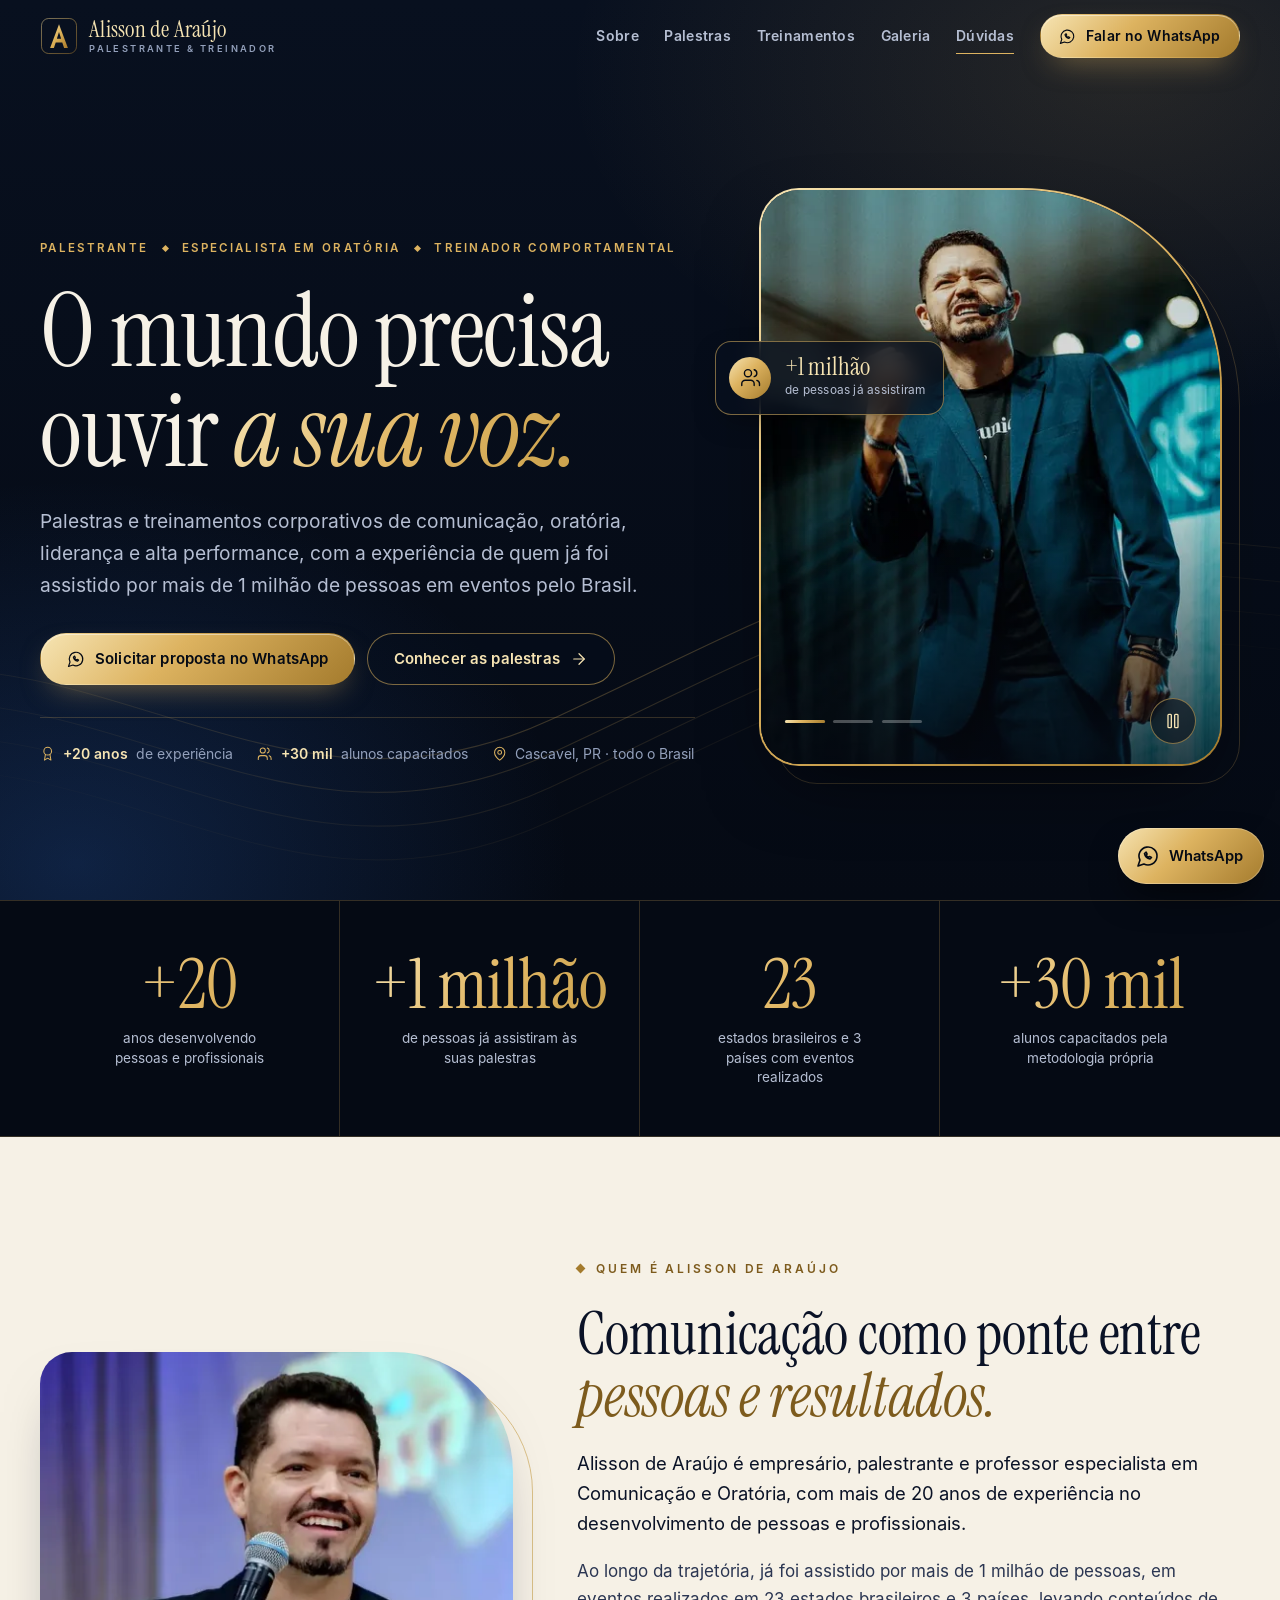
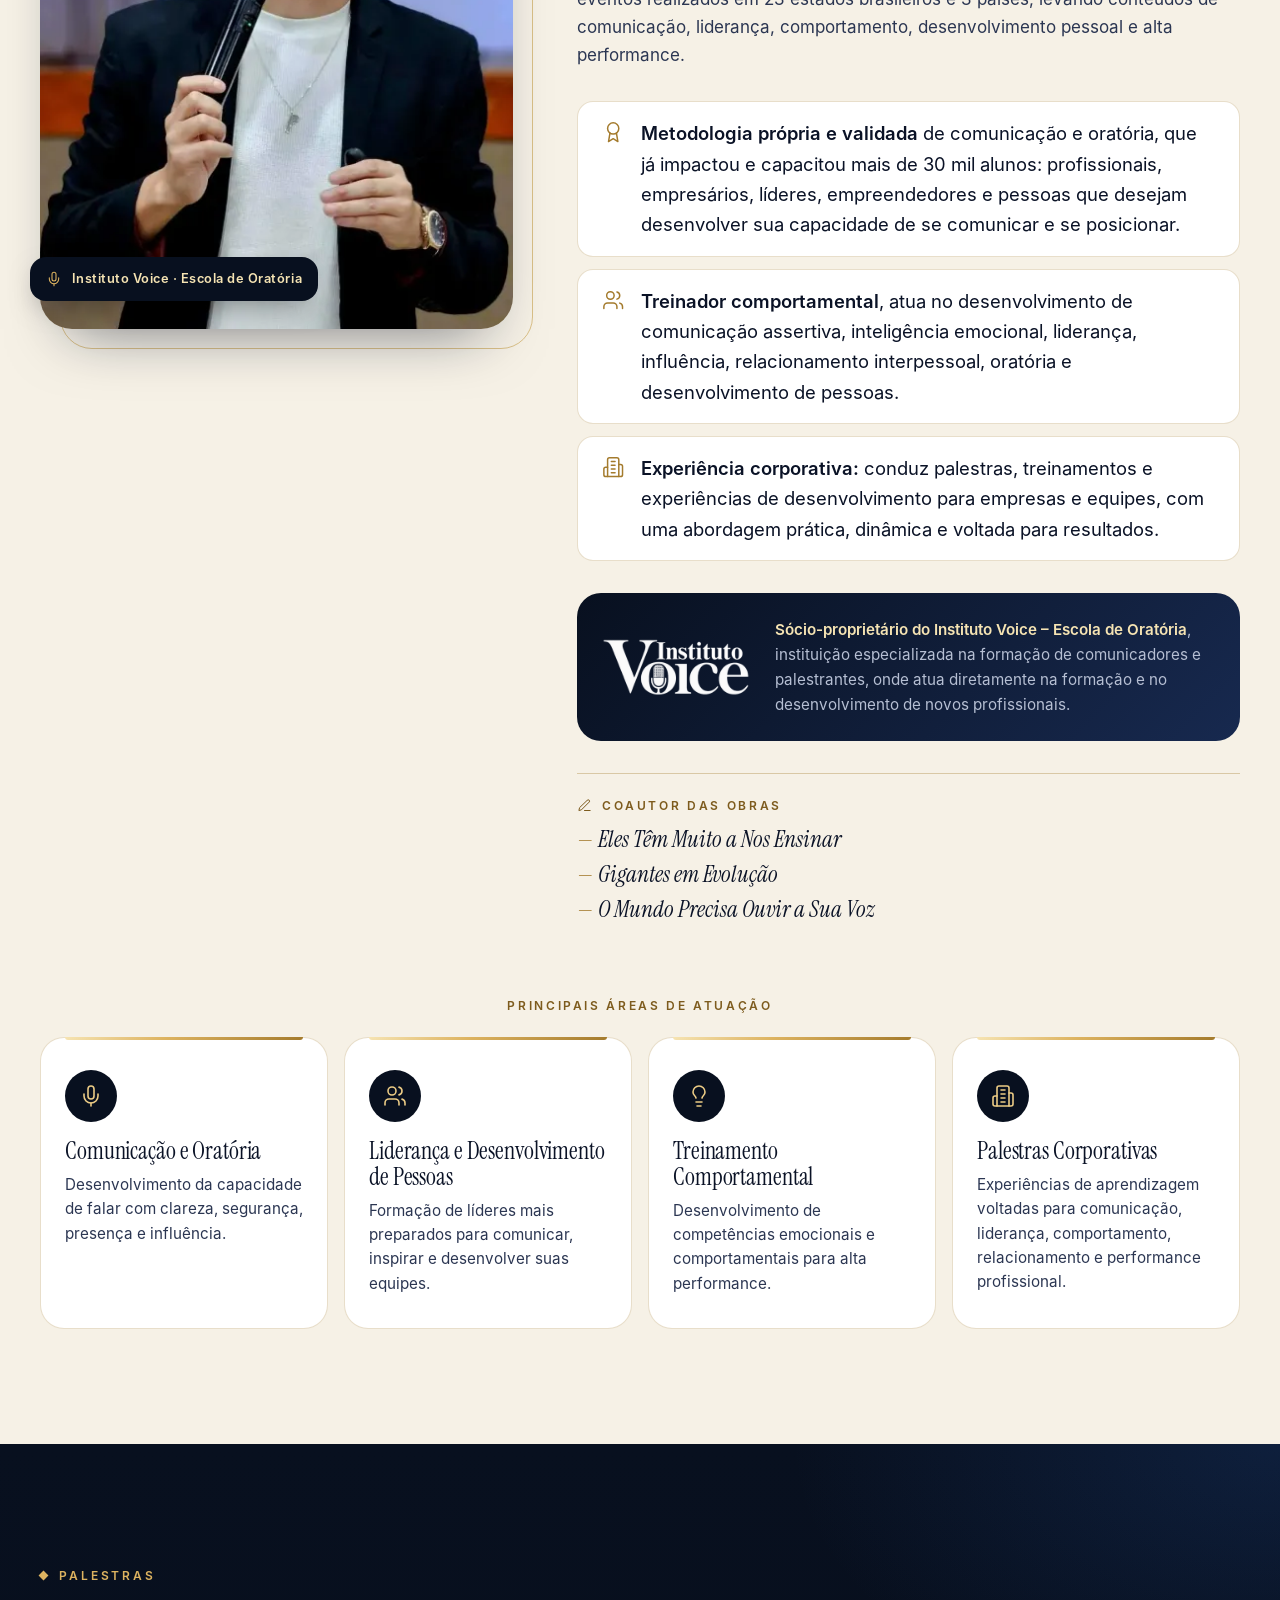
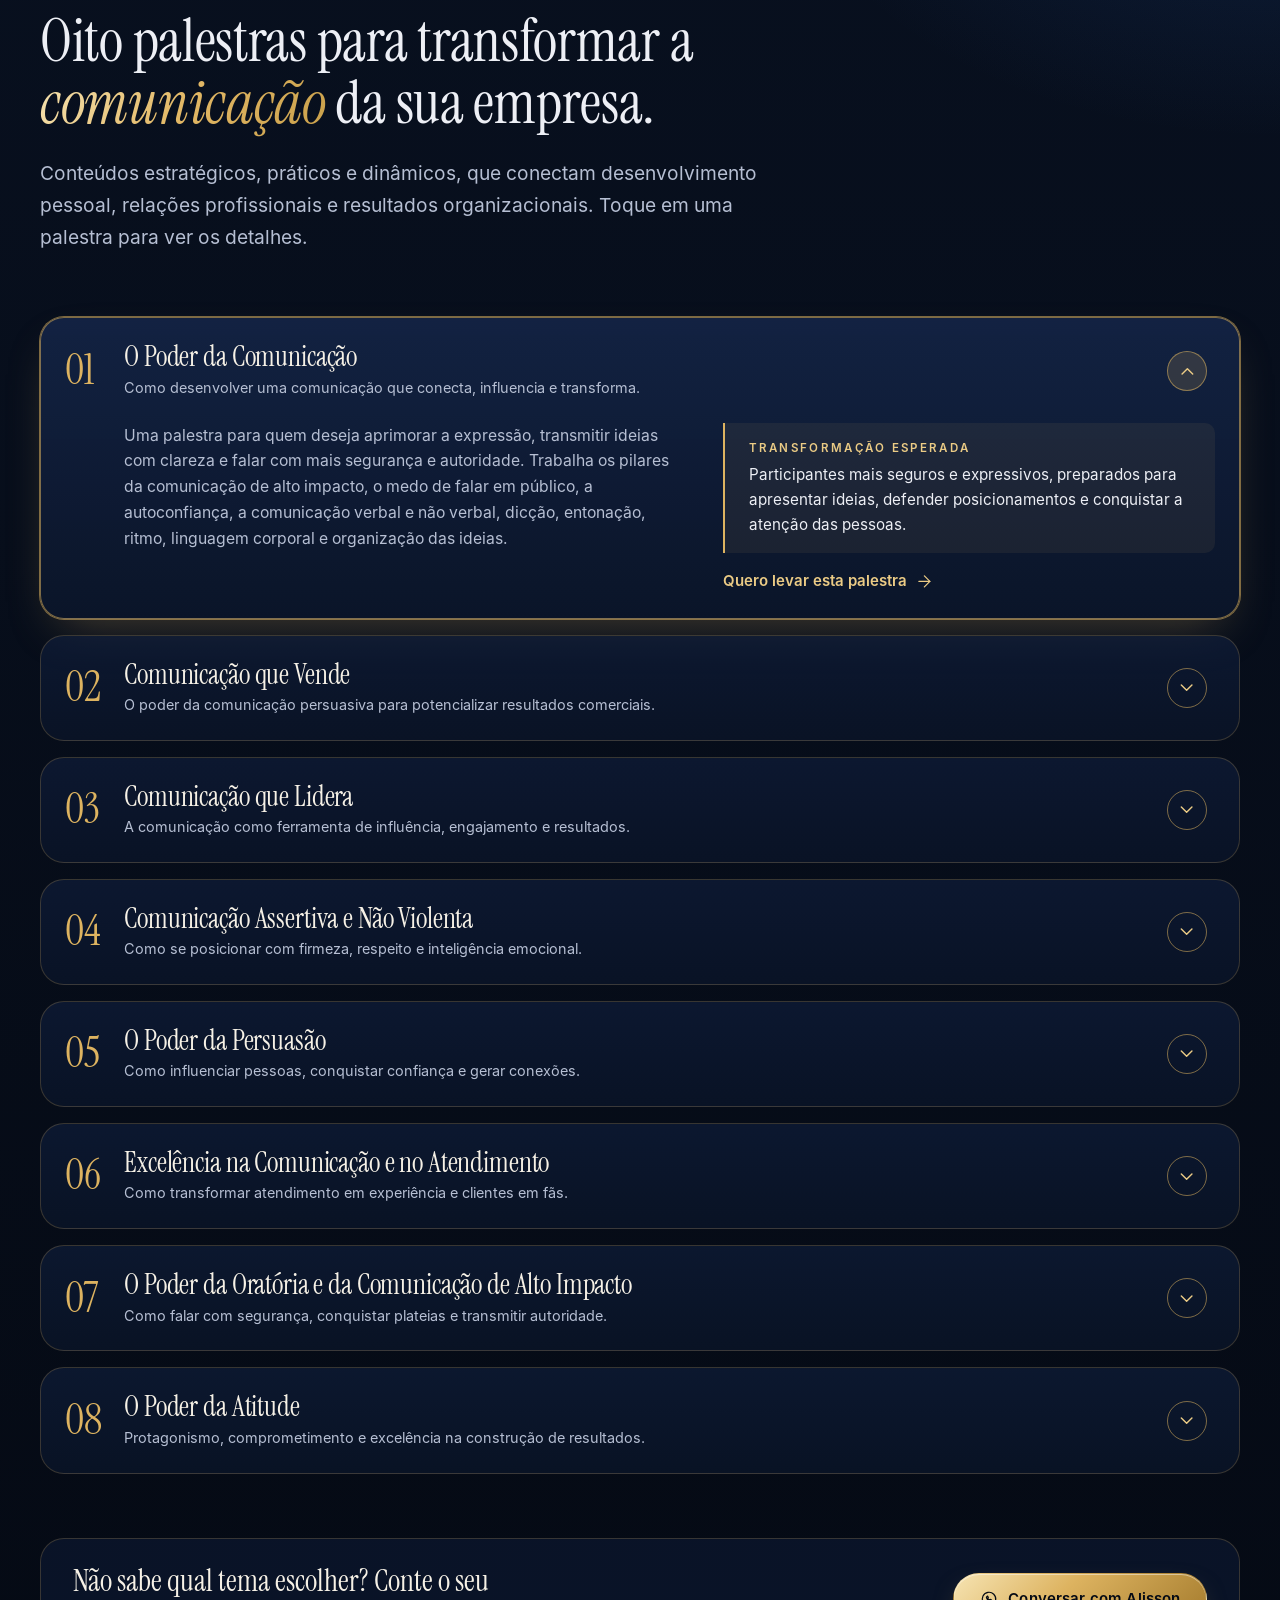
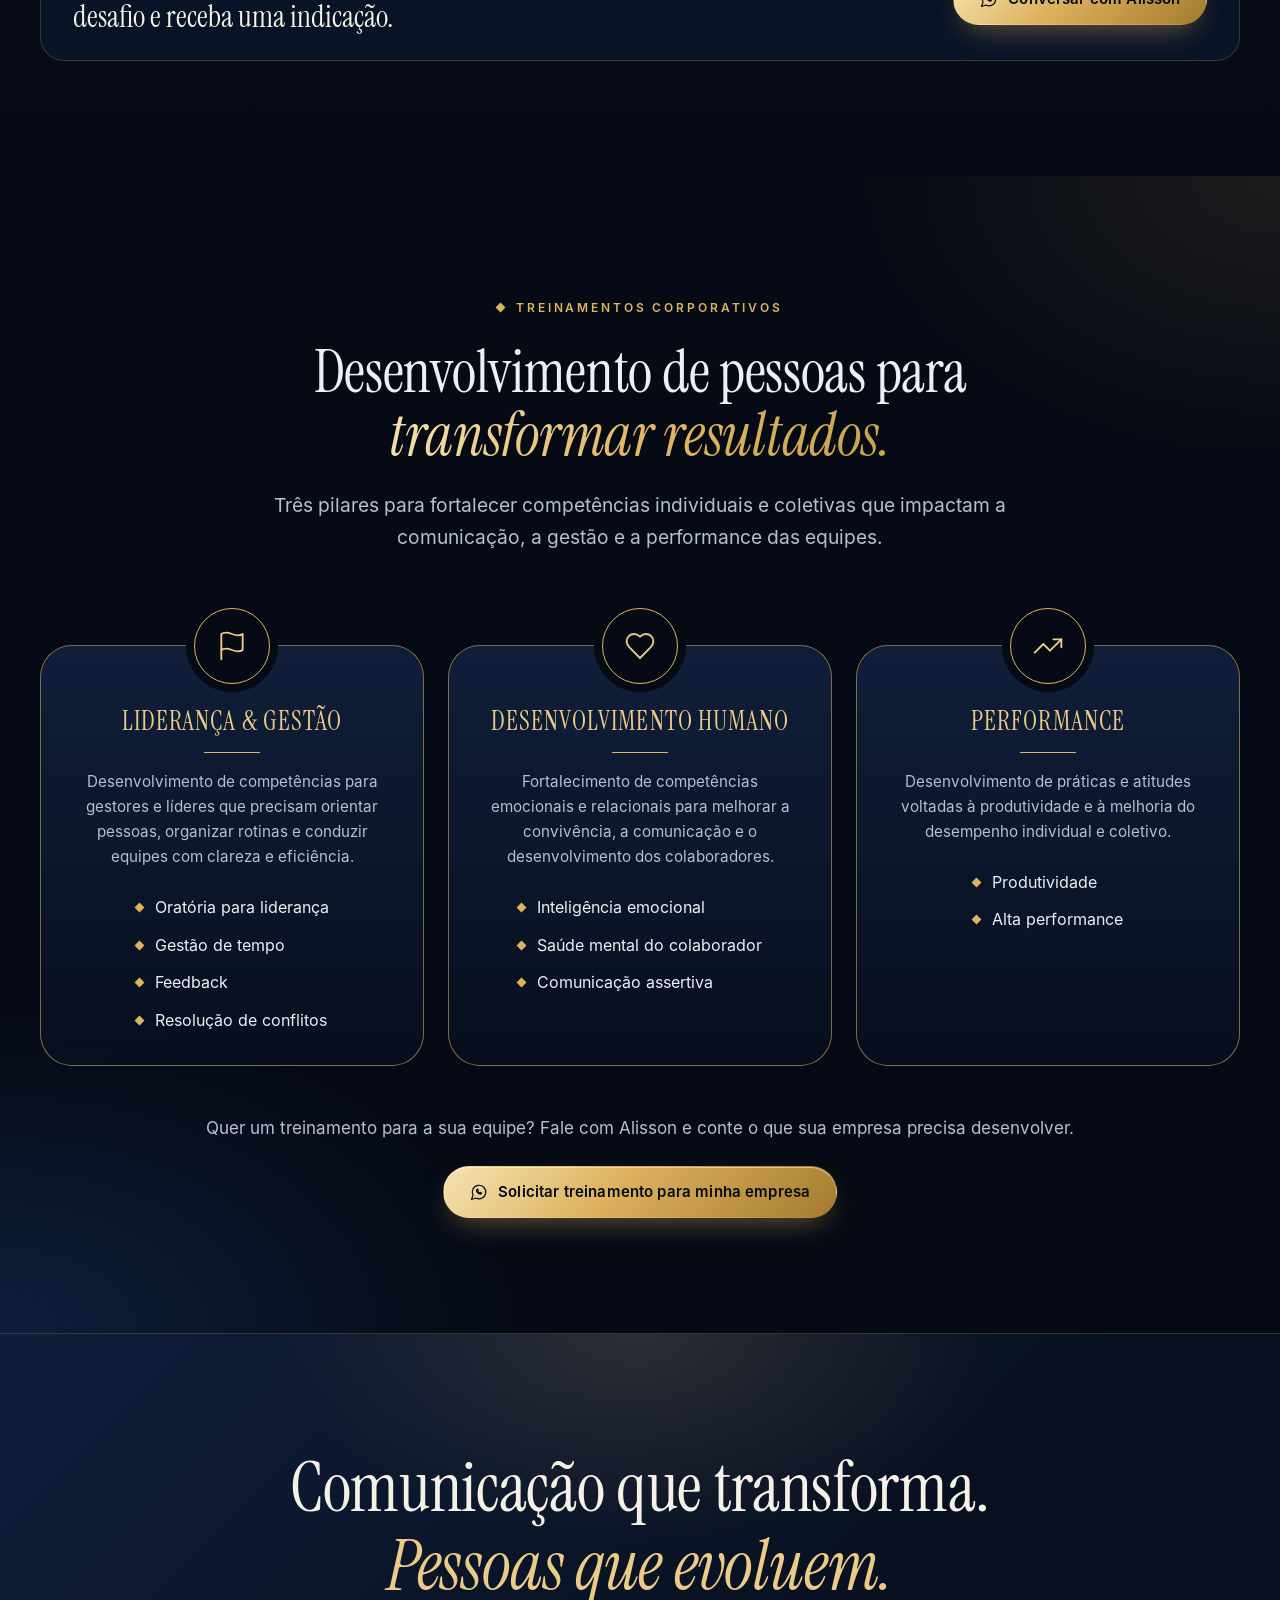
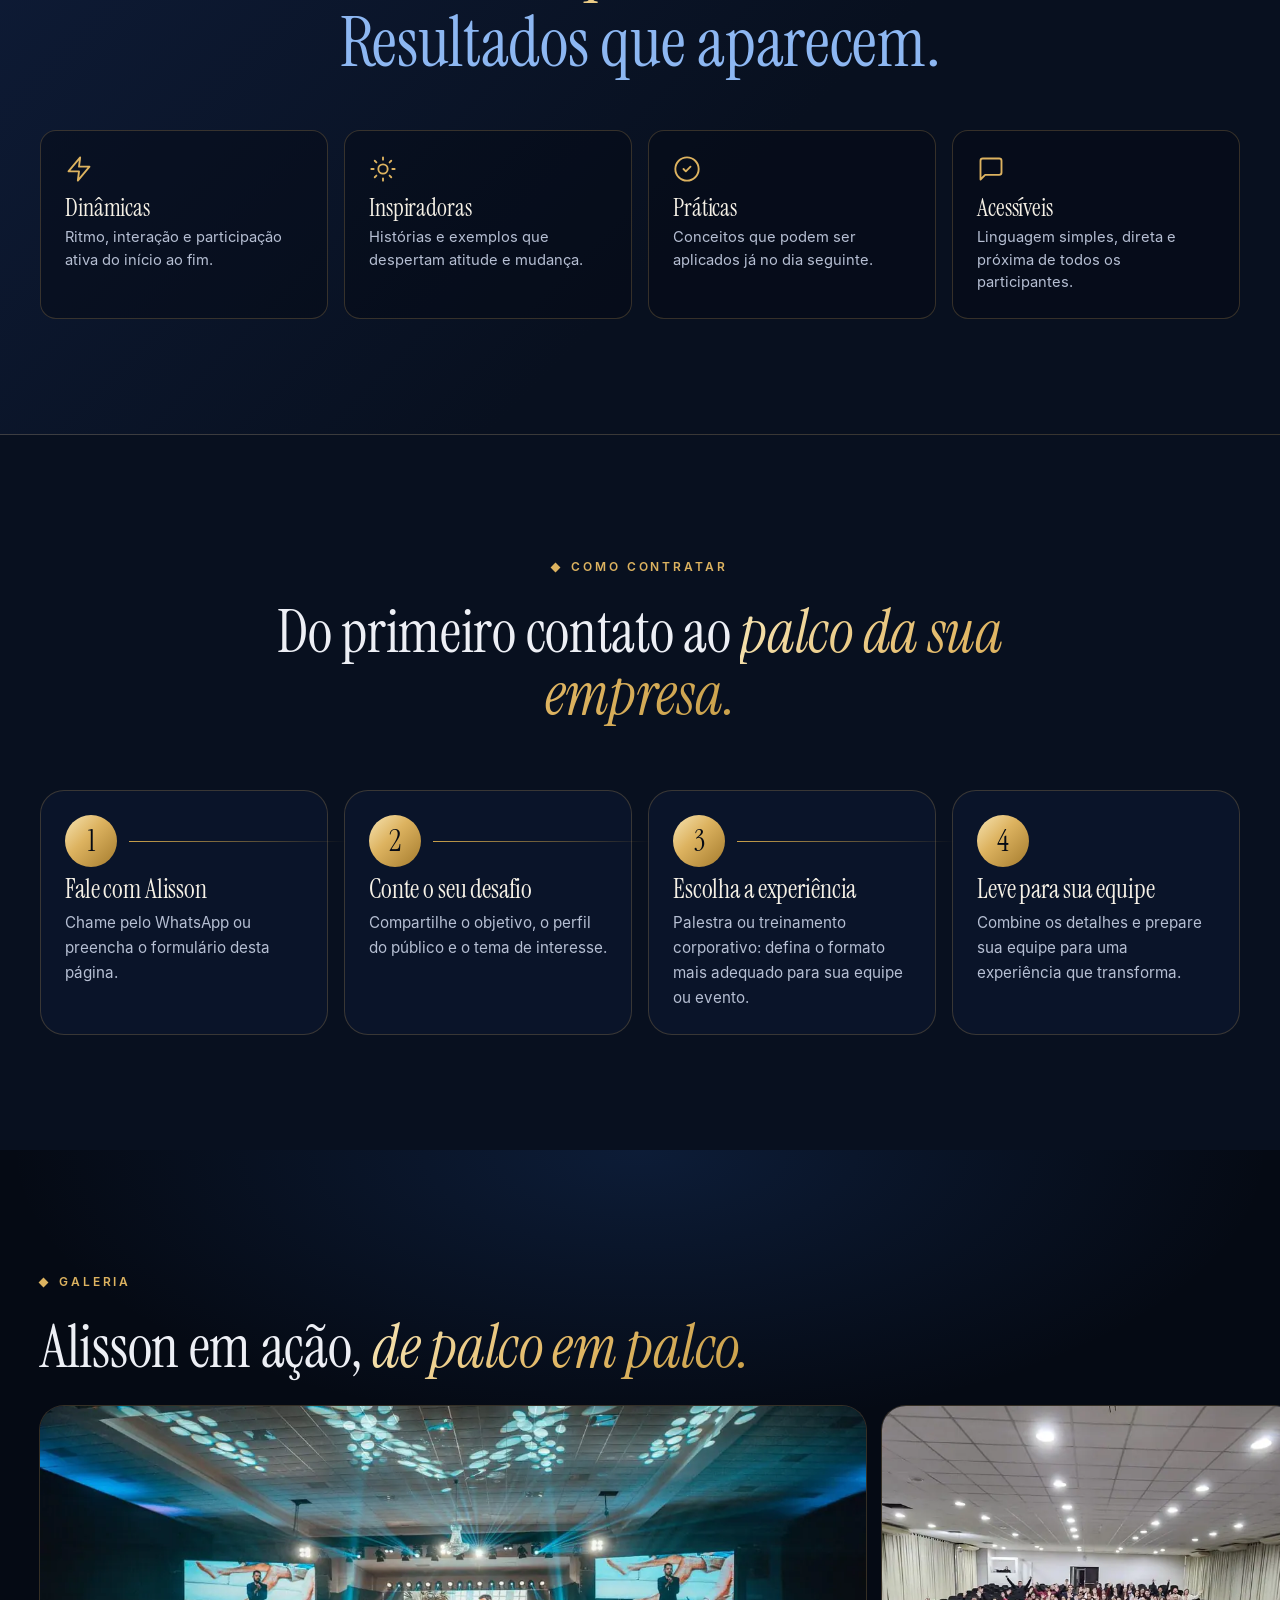
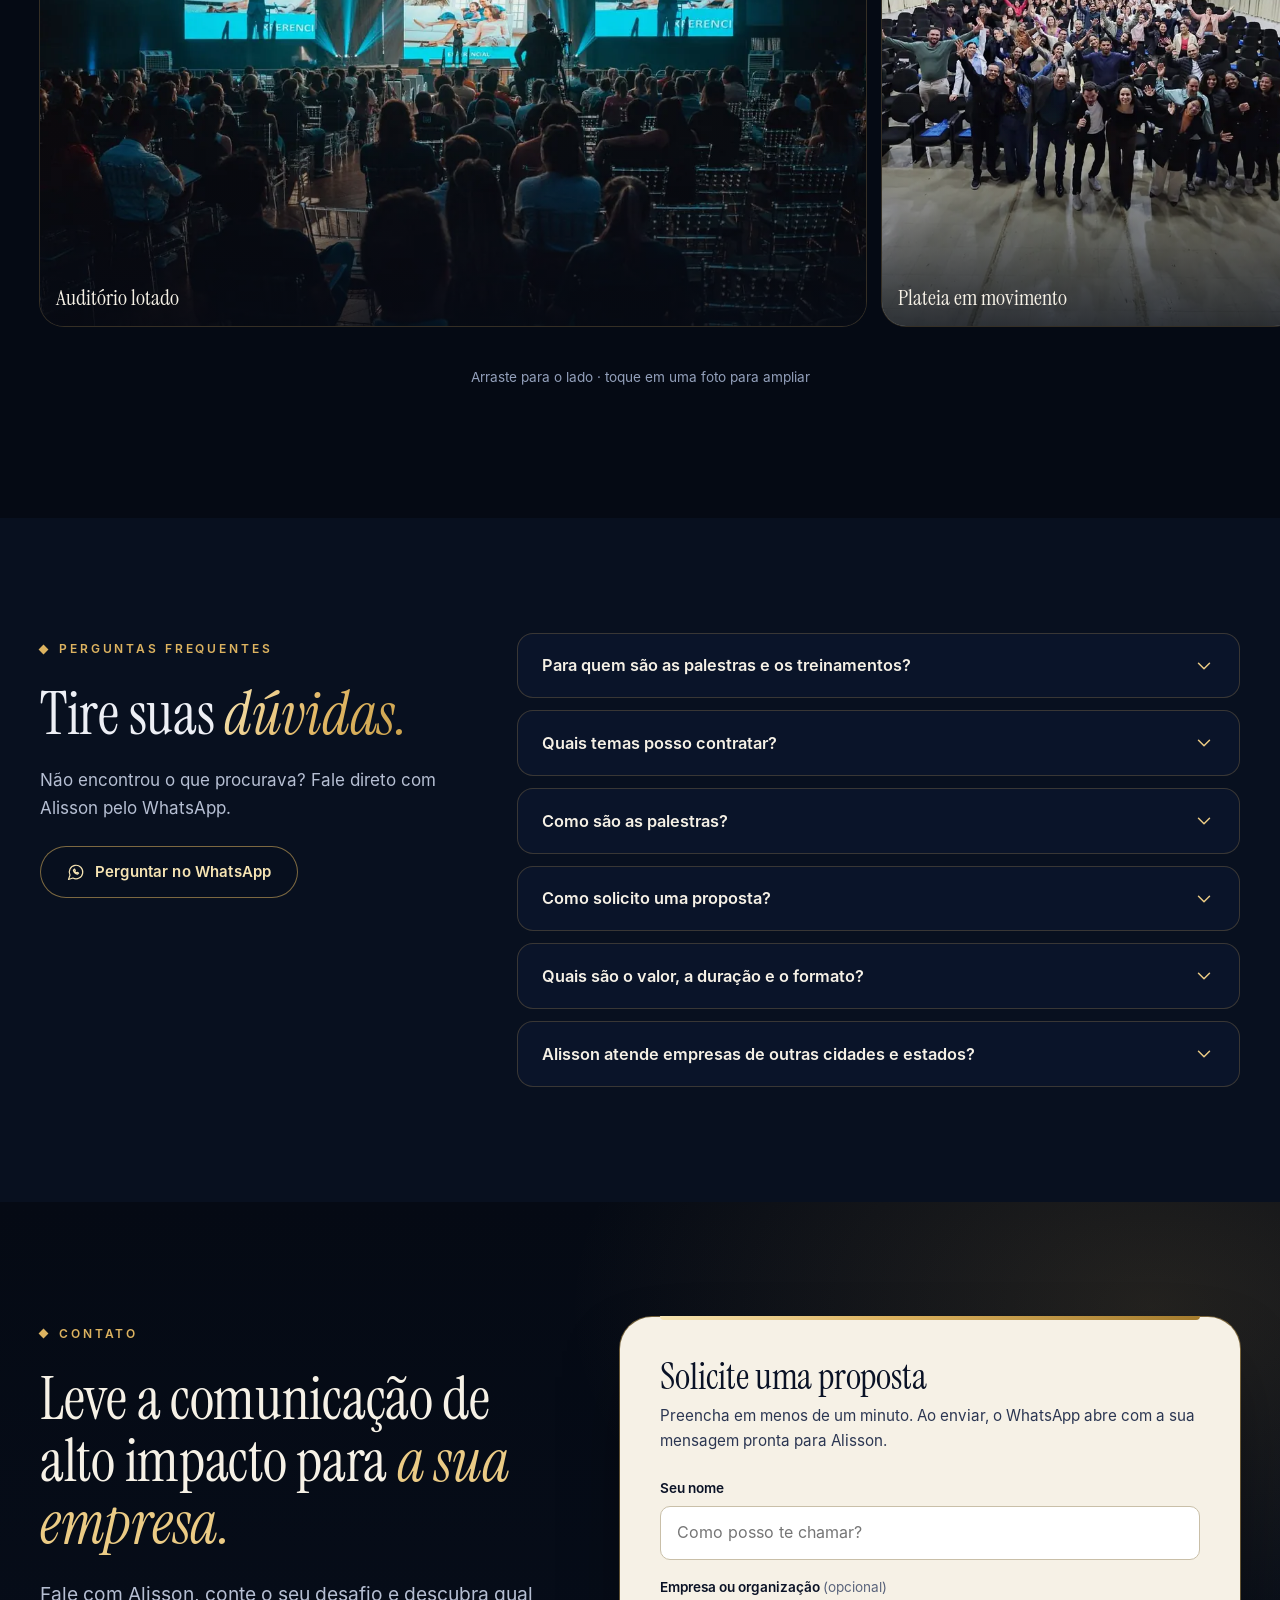
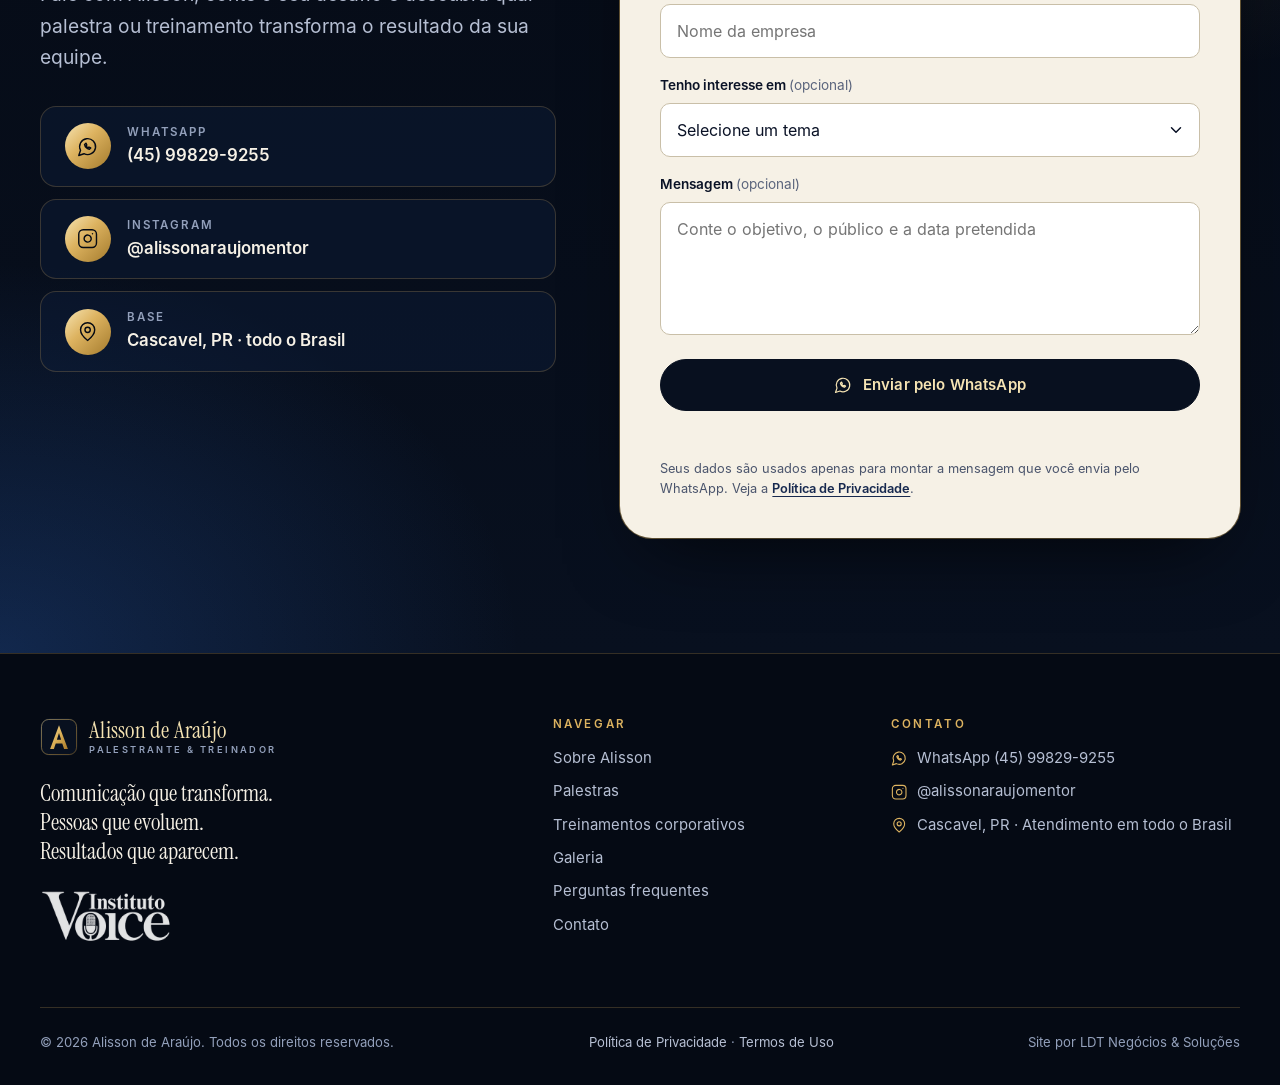
==== index.html @ 7288c6c1 "Atualiza site" ====
<!doctype html>
<html lang="pt-BR">
<head>
  <meta charset="utf-8">
  <meta name="viewport" content="width=device-width, initial-scale=1">
  <title>Alisson de Araújo — Palestrante de Oratória e Comunicação</title>
  <meta name="description" content="Palestras e treinamentos corporativos de oratória, comunicação, liderança e alta performance com Alisson de Araújo. Mais de 1 milhão de pessoas assistidas.">
  <meta name="robots" content="index, follow">
  <meta name="theme-color" content="#050a14">
  <link rel="icon" href="/assets/img/favicon.svg" type="image/svg+xml">
  <link rel="apple-touch-icon" href="/assets/img/apple-touch-icon.png">
  <meta property="og:type" content="website">
  <meta property="og:locale" content="pt_BR">
  <meta property="og:site_name" content="Alisson de Araújo">
  <meta property="og:title" content="Alisson de Araújo — Palestrante de Oratória e Comunicação">
  <meta property="og:description" content="Palestras e treinamentos corporativos de oratória, comunicação, liderança e alta performance com Alisson de Araújo. Mais de 1 milhão de pessoas assistidas.">
  <meta property="og:image" content="/assets/img/og.jpg">
  <meta property="og:image:width" content="1200">
  <meta property="og:image:height" content="630">
  <meta property="og:image:alt" content="Alisson de Araújo em palestra, de punho cerrado e microfone de cabeça">
  <meta name="twitter:image" content="/assets/img/og.jpg">
<meta name="twitter:card" content="summary_large_image">
  <meta name="twitter:title" content="Alisson de Araújo — Palestrante de Oratória e Comunicação">
  <meta name="twitter:description" content="Palestras e treinamentos corporativos de oratória, comunicação, liderança e alta performance com Alisson de Araújo. Mais de 1 milhão de pessoas assistidas.">
  <!-- Google Search Console: para verificar por tag, adicione aqui <meta name="google-site-verification" content="CÓDIGO"> (ou use a verificação por DNS). -->
  <link rel="preload" href="/assets/fonts/instrument-serif-400.woff" as="font" type="font/woff" crossorigin>
  <link rel="preload" href="/assets/fonts/inter-400.woff" as="font" type="font/woff" crossorigin>
  <link rel="preload" as="image" href="/assets/img/hero-1-800.webp" imagesrcset="/assets/img/hero-1-480.webp 480w, /assets/img/hero-1-800.webp 800w, /assets/img/hero-1-1000.webp 1000w" imagesizes="(min-width: 960px) 480px, 100vw" fetchpriority="high">
  <link rel="stylesheet" href="/assets/css/styles.css">
  <script type="application/ld+json">{"@context":"https://schema.org","@graph":[{"@type":"WebSite","@id":"/#website","url":"/","name":"Alisson de Araújo","inLanguage":"pt-BR","publisher":{"@id":"/#person"}},{"@type":"Person","@id":"/#person","name":"Alisson de Araújo","jobTitle":"Palestrante, especialista em Oratória e treinador comportamental","description":"Empresário, palestrante e professor especialista em Comunicação e Oratória, com mais de 20 anos de experiência no desenvolvimento de pessoas e profissionais.","url":"/","image":"/assets/img/og.jpg","telephone":"+5545998299255","sameAs":["https://www.instagram.com/alissonaraujomentor/"],"address":{"@type":"PostalAddress","addressLocality":"Cascavel","addressRegion":"PR","addressCountry":"BR"},"worksFor":{"@type":"EducationalOrganization","name":"Instituto Voice – Escola de Oratória"},"knowsAbout":["Oratória","Comunicação","Liderança","Comunicação assertiva","Inteligência emocional","Alta performance","Persuasão","Atendimento ao cliente"]},{"@type":"ProfessionalService","@id":"/#service","name":"Alisson de Araújo — Palestras e Treinamentos Corporativos","url":"/","image":"/assets/img/og.jpg","telephone":"+5545998299255","address":{"@type":"PostalAddress","addressLocality":"Cascavel","addressRegion":"PR","addressCountry":"BR"},"areaServed":{"@type":"Country","name":"Brasil"},"founder":{"@id":"/#person"},"sameAs":["https://www.instagram.com/alissonaraujomentor/"],"hasOfferCatalog":{"@type":"OfferCatalog","name":"Palestras e treinamentos corporativos","itemListElement":[{"@type":"Offer","itemOffered":{"@type":"Service","name":"O Poder da Comunicação","description":"Como desenvolver uma comunicação que conecta, influencia e transforma."}},{"@type":"Offer","itemOffered":{"@type":"Service","name":"Comunicação que Vende","description":"O poder da comunicação persuasiva para potencializar resultados comerciais."}},{"@type":"Offer","itemOffered":{"@type":"Service","name":"Comunicação que Lidera","description":"A comunicação como ferramenta de influência, engajamento e resultados."}},{"@type":"Offer","itemOffered":{"@type":"Service","name":"Comunicação Assertiva e Não Violenta","description":"Como se posicionar com firmeza, respeito e inteligência emocional."}},{"@type":"Offer","itemOffered":{"@type":"Service","name":"O Poder da Persuasão","description":"Como influenciar pessoas, conquistar confiança e gerar conexões."}},{"@type":"Offer","itemOffered":{"@type":"Service","name":"Excelência na Comunicação e no Atendimento","description":"Como transformar atendimento em experiência e clientes em fãs."}},{"@type":"Offer","itemOffered":{"@type":"Service","name":"O Poder da Oratória e da Comunicação de Alto Impacto","description":"Como falar com segurança, conquistar plateias e transmitir autoridade."}},{"@type":"Offer","itemOffered":{"@type":"Service","name":"O Poder da Atitude","description":"Protagonismo, comprometimento e excelência na construção de resultados."}},{"@type":"Offer","itemOffered":{"@type":"Service","name":"Treinamento corporativo: Liderança e Gestão","description":"Desenvolvimento de competências para gestores e líderes que precisam orientar pessoas, organizar rotinas e conduzir equipes com clareza e eficiência."}},{"@type":"Offer","itemOffered":{"@type":"Service","name":"Treinamento corporativo: Desenvolvimento Humano","description":"Fortalecimento de competências emocionais e relacionais para melhorar a convivência, a comunicação e o desenvolvimento dos colaboradores."}},{"@type":"Offer","itemOffered":{"@type":"Service","name":"Treinamento corporativo: Performance","description":"Desenvolvimento de práticas e atitudes voltadas à produtividade e à melhoria do desempenho individual e coletivo."}}]}},{"@type":"FAQPage","@id":"/#faq","mainEntity":[{"@type":"Question","name":"Para quem são as palestras e os treinamentos?","acceptedAnswer":{"@type":"Answer","text":"Para empresas, equipes, gestores, coordenadores, empresários, profissionais e empreendedores que querem desenvolver comunicação, liderança e performance. Os temas vão de atendimento e vendas a liderança, oratória e inteligência emocional."}},{"@type":"Question","name":"Quais temas posso contratar?","acceptedAnswer":{"@type":"Answer","text":"São oito palestras (comunicação, vendas, liderança, comunicação assertiva e não violenta, persuasão, atendimento, oratória e atitude) e três pilares de treinamentos corporativos: Liderança e Gestão, Desenvolvimento Humano e Performance. Os detalhes estão nas seções acima."}},{"@type":"Question","name":"Como são as palestras?","acceptedAnswer":{"@type":"Answer","text":"São experiências dinâmicas, inspiradoras e práticas, com linguagem acessível, exemplos, histórias e interação com os participantes, para facilitar a aplicação dos conceitos na realidade profissional e pessoal do público."}},{"@type":"Question","name":"Como solicito uma proposta?","acceptedAnswer":{"@type":"Answer","text":"Pelo WhatsApp (45) 99829-9255 ou pelo formulário desta página. Conte o tema de interesse, o perfil do público e o objetivo, e Alisson continua a conversa por lá."}},{"@type":"Question","name":"Quais são o valor, a duração e o formato?","acceptedAnswer":{"@type":"Answer","text":"Esses detalhes são tratados diretamente com Alisson, no atendimento. Chame no WhatsApp e informe o tema, o público e a data pretendida."}},{"@type":"Question","name":"Alisson atende empresas de outras cidades e estados?","acceptedAnswer":{"@type":"Answer","text":"Alisson é de Cascavel (PR) e já realizou eventos em 23 estados brasileiros e em 3 países. Para saber sobre agenda e disponibilidade na sua região, fale pelo WhatsApp."}}]}]}</script>
  <noscript><link rel="stylesheet" href="/assets/css/noscript.css"></noscript>
</head>
<body>
<a class="skip-link" href="#conteudo">Pular para o conteúdo</a>
<svg class="sprite" aria-hidden="true" focusable="false" xmlns="http://www.w3.org/2000/svg" viewBox="0 0 24 24"><symbol id="i-mic" viewBox="0 0 24 24"><path d="M12 2a3 3 0 0 0-3 3v7a3 3 0 0 0 6 0V5a3 3 0 0 0-3-3Z"/><path d="M19 10v2a7 7 0 0 1-14 0v-2"/><path d="M12 19v3"/></symbol><symbol id="i-users" viewBox="0 0 24 24"><path d="M16 21v-2a4 4 0 0 0-4-4H6a4 4 0 0 0-4 4v2"/><circle cx="9" cy="7" r="4"/><path d="M22 21v-2a4 4 0 0 0-3-3.87"/><path d="M16 3.13a4 4 0 0 1 0 7.75"/></symbol><symbol id="i-building" viewBox="0 0 24 24"><path d="M6 22V4a2 2 0 0 1 2-2h8a2 2 0 0 1 2 2v18Z"/><path d="M6 12H4a2 2 0 0 0-2 2v6a2 2 0 0 0 2 2h2"/><path d="M18 9h2a2 2 0 0 1 2 2v9a2 2 0 0 1-2 2h-2"/><path d="M10 6h4M10 10h4M10 14h4M10 18h4"/></symbol><symbol id="i-heart" viewBox="0 0 24 24"><path d="M19 14c1.49-1.46 3-3.21 3-5.5A5.5 5.5 0 0 0 16.5 3c-1.76 0-3 .5-4.5 2-1.5-1.5-2.74-2-4.5-2A5.5 5.5 0 0 0 2 8.5c0 2.3 1.5 4.05 3 5.5l7 7Z"/></symbol><symbol id="i-flag" viewBox="0 0 24 24"><path d="M4 15s1-1 4-1 5 2 8 2 4-1 4-1V3s-1 1-4 1-5-2-8-2-4 1-4 1z"/><path d="M4 22v-7"/></symbol><symbol id="i-trend" viewBox="0 0 24 24"><path d="m22 7-8.5 8.5-5-5L2 17"/><path d="M16 7h6v6"/></symbol><symbol id="i-target" viewBox="0 0 24 24"><circle cx="12" cy="12" r="10"/><circle cx="12" cy="12" r="6"/><circle cx="12" cy="12" r="2"/></symbol><symbol id="i-bulb" viewBox="0 0 24 24"><path d="M15 14c.2-1 .7-1.7 1.5-2.5 1-.9 1.5-2.2 1.5-3.5A6 6 0 0 0 6 8c0 1 .2 2.3 1.5 3.5.7.7 1.3 1.5 1.5 2.5"/><path d="M9 18h6M10 22h4"/></symbol><symbol id="i-pencil" viewBox="0 0 24 24"><path d="M12 20h9"/><path d="M16.5 3.5a2.12 2.12 0 0 1 3 3L7 19l-4 1 1-4Z"/></symbol><symbol id="i-award" viewBox="0 0 24 24"><circle cx="12" cy="8" r="6"/><path d="M15.48 12.89 17 22l-5-3-5 3 1.52-9.11"/></symbol><symbol id="i-arrow" viewBox="0 0 24 24"><path d="M5 12h14"/><path d="m12 5 7 7-7 7"/></symbol><symbol id="i-chev-l" viewBox="0 0 24 24"><path d="m15 18-6-6 6-6"/></symbol><symbol id="i-chev-r" viewBox="0 0 24 24"><path d="m9 18 6-6-6-6"/></symbol><symbol id="i-chev-d" viewBox="0 0 24 24"><path d="m6 9 6 6 6-6"/></symbol><symbol id="i-play" viewBox="0 0 24 24"><path d="M6 3 20 12 6 21Z"/></symbol><symbol id="i-pause" viewBox="0 0 24 24"><rect x="14" y="4" width="4" height="16" rx="1"/><rect x="6" y="4" width="4" height="16" rx="1"/></symbol><symbol id="i-x" viewBox="0 0 24 24"><path d="M18 6 6 18"/><path d="m6 6 12 12"/></symbol><symbol id="i-menu" viewBox="0 0 24 24"><path d="M4 6h16M4 12h16M4 18h16"/></symbol><symbol id="i-pin" viewBox="0 0 24 24"><path d="M20 10c0 6-8 12-8 12s-8-6-8-12a8 8 0 0 1 16 0Z"/><circle cx="12" cy="10" r="3"/></symbol><symbol id="i-insta" viewBox="0 0 24 24"><rect width="20" height="20" x="2" y="2" rx="5" ry="5"/><path d="M16 11.37A4 4 0 1 1 12.63 8 4 4 0 0 1 16 11.37z"/><path d="M17.5 6.5h.01"/></symbol><symbol id="i-msg" viewBox="0 0 24 24"><path d="M7.9 20A9 9 0 1 0 4 16.1L2 22Z"/><path d="M8.5 9.5c.5 2.5 3 5 5.5 5.5l1.5-1.5-2-1-1 .8c-.9-.4-1.8-1.3-2.2-2.2l.8-1-1-2z"/></symbol><symbol id="i-zap" viewBox="0 0 24 24"><path d="M13 2 3 14h9l-1 8 10-12h-9l1-8z"/></symbol><symbol id="i-sun" viewBox="0 0 24 24"><circle cx="12" cy="12" r="4"/><path d="M12 2v2M12 20v2M4.93 4.93l1.41 1.41M17.66 17.66l1.41 1.41M2 12h2M20 12h2M6.34 17.66l-1.41 1.41M19.07 4.93l-1.41 1.41"/></symbol><symbol id="i-check" viewBox="0 0 24 24"><circle cx="12" cy="12" r="10"/><path d="m9 12 2 2 4-4"/></symbol><symbol id="i-chat" viewBox="0 0 24 24"><path d="M21 15a2 2 0 0 1-2 2H7l-4 4V5a2 2 0 0 1 2-2h14a2 2 0 0 1 2 2z"/></symbol><symbol id="i-expand" viewBox="0 0 24 24"><path d="M15 3h6v6M9 21H3v-6M21 3l-7 7M3 21l7-7"/></symbol></svg>
<header class="header" id="topo"><div class="container header__inner">
  <a class="brand" href="/#topo" aria-label="Alisson de Araújo — página inicial"><img class="brand__mark" src="/assets/img/favicon.svg" width="38" height="38" alt=""><span class="brand__name">Alisson de Araújo<small>Palestrante &amp; Treinador</small></span></a>
  <button class="nav-toggle" type="button" aria-expanded="false" aria-controls="menu" aria-label="Abrir menu"><svg class="i i-open" aria-hidden="true" focusable="false"><use href="#i-menu"/></svg><svg class="i i-close" aria-hidden="true" focusable="false"><use href="#i-x"/></svg></button>
  <nav class="nav" id="menu" aria-label="Principal"><ul class="nav__list">
    <li><a href="#sobre">Sobre</a></li>
    <li><a href="#palestras">Palestras</a></li>
    <li><a href="#treinamentos">Treinamentos</a></li>
    <li><a href="#galeria">Galeria</a></li>
    <li><a href="#faq">Dúvidas</a></li>
    <li><a class="btn btn--gold btn--sm" href="https://wa.me/5545998299255?text=Ol%C3%A1%2C%20Alisson%21%20Vim%20pelo%20seu%20site%20e%20gostaria%20de%20falar%20sobre%20palestras%20e%20treinamentos%20para%20minha%20empresa." target="_blank" rel="noopener"><svg class="i" aria-hidden="true" focusable="false"><use href="#i-msg"/></svg> Falar no WhatsApp</a></li>
  </ul></nav>
</div></header>

<main id="conteudo">

<section class="hero" aria-labelledby="h1">
  <div class="hero__waves" aria-hidden="true">
    <svg viewBox="0 0 1440 800" preserveAspectRatio="xMidYMid slice" fill="none" stroke="url(#gw)" stroke-width="1">
      <defs><linearGradient id="gw" x1="0" y1="0" x2="1" y2="0"><stop offset="0" stop-color="#ddb360" stop-opacity="0"/><stop offset=".5" stop-color="#ddb360" stop-opacity=".55"/><stop offset="1" stop-color="#ddb360" stop-opacity="0"/></linearGradient></defs>
      <path d="M-40 620C220 520 380 760 640 640S1020 420 1480 520"/><path d="M-40 650C220 550 380 790 640 670S1020 450 1480 550" opacity=".7"/><path d="M-40 680C220 580 380 820 640 700S1020 480 1480 580" opacity=".45"/><path d="M-40 710C220 610 380 850 640 730S1020 510 1480 610" opacity=".25"/>
    </svg>
  </div>
  <div class="container hero__grid">
    <div class="hero__copy">
      <ul class="hero__roles" aria-label="Atuação">
        <li>Palestrante</li><li>Especialista em Oratória</li><li>Treinador Comportamental</li>
      </ul>
      <h1 class="h1" id="h1">O mundo precisa ouvir <em class="gold-text">a sua voz.</em></h1>
      <p class="hero__lead">Palestras e treinamentos corporativos de comunicação, oratória, liderança e alta performance, com a experiência de quem já foi assistido por mais de 1 milhão de pessoas em eventos pelo Brasil.</p>
      <div class="hero__ctas">
        <a class="btn btn--gold" href="https://wa.me/5545998299255?text=Ol%C3%A1%2C%20Alisson%21%20Vim%20pelo%20seu%20site%20e%20gostaria%20de%20falar%20sobre%20palestras%20e%20treinamentos%20para%20minha%20empresa." target="_blank" rel="noopener"><svg class="i" aria-hidden="true" focusable="false"><use href="#i-msg"/></svg> Solicitar proposta no WhatsApp</a>
        <a class="btn btn--outline" href="#palestras">Conhecer as palestras <svg class="i" aria-hidden="true" focusable="false"><use href="#i-arrow"/></svg></a>
      </div>
      <div class="hero__proof">
        <span><svg class="i" aria-hidden="true" focusable="false"><use href="#i-award"/></svg> <strong>+20 anos</strong> de experiência</span>
        <span><svg class="i" aria-hidden="true" focusable="false"><use href="#i-users"/></svg> <strong>+30 mil</strong> alunos capacitados</span>
        <span><svg class="i" aria-hidden="true" focusable="false"><use href="#i-pin"/></svg> Cascavel, PR · todo o Brasil</span>
      </div>
    </div>
    <div class="hero__media">
      <div class="frame"><div class="frame__ring">
        <div class="slider" data-slider role="group" aria-roledescription="carrossel" aria-label="Fotos de Alisson de Araújo em palestras">
          <div class="slider__slide is-active" role="group" aria-roledescription="slide" aria-label="1 de 3">
            <img src="/assets/img/hero-1-800.webp" srcset="/assets/img/hero-1-480.webp 480w, /assets/img/hero-1-800.webp 800w, /assets/img/hero-1-1000.webp 1000w" sizes="(min-width: 960px) 480px, 100vw" width="1000" height="1250" fetchpriority="high" decoding="async" alt="Alisson de Araújo em palestra, de punho cerrado e microfone de cabeça">
          </div>
          <div class="slider__slide" role="group" aria-roledescription="slide" aria-label="2 de 3" aria-hidden="true">
            <img src="/assets/img/hero-2-752.webp" srcset="/assets/img/hero-2-480.webp 480w, /assets/img/hero-2-752.webp 752w" sizes="(min-width: 960px) 480px, 100vw" width="752" height="940" loading="lazy" fetchpriority="low" decoding="async" alt="Alisson de Araújo palestrando com energia e gesto de força no palco">
          </div>
          <div class="slider__slide" role="group" aria-roledescription="slide" aria-label="3 de 3" aria-hidden="true">
            <img src="/assets/img/hero-3-800.webp" srcset="/assets/img/hero-3-480.webp 480w, /assets/img/hero-3-800.webp 800w, /assets/img/hero-3-1105.webp 1105w" sizes="(min-width: 960px) 480px, 100vw" width="1105" height="1381" loading="lazy" fetchpriority="low" decoding="async" alt="Alisson de Araújo sentado no palco, falando ao microfone sob luzes de cena">
          </div>
          <div class="slider__shade" aria-hidden="true"></div>
          <div class="slider__ui">
            <div class="slider__dots" role="group" aria-label="Escolher foto">
              <button class="slider__dot is-active" type="button" aria-label="Foto 1" aria-current="true"><span></span></button>
              <button class="slider__dot" type="button" aria-label="Foto 2" aria-current="false"><span></span></button>
              <button class="slider__dot" type="button" aria-label="Foto 3" aria-current="false"><span></span></button>
            </div>
            <div class="slider__btns">
              <button class="icon-btn slider__toggle" type="button" data-toggle aria-pressed="false" aria-label="Pausar apresentação de fotos"><svg class="i i-pause" aria-hidden="true" focusable="false"><use href="#i-pause"/></svg><svg class="i i-play" aria-hidden="true" focusable="false"><use href="#i-play"/></svg></button>
            </div>
          </div>
        </div>
      </div></div>
      <div class="hero__badge"><div class="badge-glass"><span class="badge-glass__ico"><svg class="i" aria-hidden="true" focusable="false"><use href="#i-users"/></svg></span><div><strong>+1 milhão</strong><small>de pessoas já assistiram</small></div></div></div>
    </div>
  </div>
</section>

<section class="stats" aria-label="Números da trajetória">
  <div class="container"><div class="stats__grid">
    <div class="stat" data-reveal><div class="stat__num" data-count="20" data-prefix="+">+20</div><span class="stat__label">anos desenvolvendo pessoas e profissionais</span></div>
    <div class="stat" data-reveal="80"><div class="stat__num">+1 milhão</div><span class="stat__label">de pessoas já assistiram às suas palestras</span></div>
    <div class="stat" data-reveal="160"><div class="stat__num" data-count="23">23</div><span class="stat__label">estados brasileiros e 3 países com eventos realizados</span></div>
    <div class="stat" data-reveal="240"><div class="stat__num" data-count="30" data-prefix="+" data-suffix=" mil">+30 mil</div><span class="stat__label">alunos capacitados pela metodologia própria</span></div>
  </div></div>
</section>

<section class="section sobre" id="sobre" aria-labelledby="h-sobre">
  <div class="container">
    <div class="sobre__grid">
      <div class="sobre__photo" data-reveal>
        <img src="/assets/img/sobre-mic-800.webp" srcset="/assets/img/sobre-mic-480.webp 480w, /assets/img/sobre-mic-800.webp 800w" sizes="(min-width: 960px) 460px, 90vw" width="1126" height="1371" loading="lazy" decoding="async" alt="Alisson de Araújo sorrindo e segurando o microfone durante uma palestra">
        <div class="sobre__tag"><svg class="i" aria-hidden="true" focusable="false"><use href="#i-mic"/></svg> Instituto Voice · Escola de Oratória</div>
      </div>
      <div class="sobre__text" data-reveal="120">
        <span class="eyebrow">Quem é Alisson de Araújo</span>
        <h2 class="h2" id="h-sobre">Comunicação como ponte entre <em>pessoas e resultados.</em></h2>
        <p class="mt-lead">Alisson de Araújo é empresário, palestrante e professor especialista em Comunicação e Oratória, com mais de 20 anos de experiência no desenvolvimento de pessoas e profissionais.</p>
        <p>Ao longo da trajetória, já foi assistido por mais de 1 milhão de pessoas, em eventos realizados em 23 estados brasileiros e 3 países, levando conteúdos de comunicação, liderança, comportamento, desenvolvimento pessoal e alta performance.</p>
        <div class="facts">
          <div class="fact"><svg class="i" aria-hidden="true" focusable="false"><use href="#i-award"/></svg><p><strong>Metodologia própria e validada</strong> de comunicação e oratória, que já impactou e capacitou mais de 30 mil alunos: profissionais, empresários, líderes, empreendedores e pessoas que desejam desenvolver sua capacidade de se comunicar e se posicionar.</p></div>
          <div class="fact"><svg class="i" aria-hidden="true" focusable="false"><use href="#i-users"/></svg><p><strong>Treinador comportamental</strong>, atua no desenvolvimento de comunicação assertiva, inteligência emocional, liderança, influência, relacionamento interpessoal, oratória e desenvolvimento de pessoas.</p></div>
          <div class="fact"><svg class="i" aria-hidden="true" focusable="false"><use href="#i-building"/></svg><p><strong>Experiência corporativa:</strong> conduz palestras, treinamentos e experiências de desenvolvimento para empresas e equipes, com uma abordagem prática, dinâmica e voltada para resultados.</p></div>
        </div>
        <div class="voice-card">
          <img src="/assets/img/logo-instituto-voice.webp" width="150" height="59" loading="lazy" alt="Instituto Voice — Escola de Oratória">
          <p><strong>Sócio-proprietário do Instituto Voice – Escola de Oratória</strong>, instituição especializada na formação de comunicadores e palestrantes, onde atua diretamente na formação e no desenvolvimento de novos profissionais.</p>
        </div>
        <div class="autor">
          <h3><svg class="i" aria-hidden="true" focusable="false"><use href="#i-pencil"/></svg> Coautor das obras</h3>
          <ul><li>Eles Têm Muito a Nos Ensinar</li><li>Gigantes em Evolução</li><li>O Mundo Precisa Ouvir a Sua Voz</li></ul>
        </div>
      </div>
    </div>
    <div class="areas">
      <h3 class="areas__title">Principais áreas de atuação</h3>
      <div class="areas__grid">
        <article class="area" data-reveal="0"><span class="area__ico"><svg class="i" aria-hidden="true" focusable="false"><use href="#i-mic"/></svg></span><h3>Comunicação e Oratória</h3><p>Desenvolvimento da capacidade de falar com clareza, segurança, presença e influência.</p></article>
        <article class="area" data-reveal="90"><span class="area__ico"><svg class="i" aria-hidden="true" focusable="false"><use href="#i-users"/></svg></span><h3>Liderança e Desenvolvimento de Pessoas</h3><p>Formação de líderes mais preparados para comunicar, inspirar e desenvolver suas equipes.</p></article>
        <article class="area" data-reveal="180"><span class="area__ico"><svg class="i" aria-hidden="true" focusable="false"><use href="#i-bulb"/></svg></span><h3>Treinamento Comportamental</h3><p>Desenvolvimento de competências emocionais e comportamentais para alta performance.</p></article>
        <article class="area" data-reveal="270"><span class="area__ico"><svg class="i" aria-hidden="true" focusable="false"><use href="#i-building"/></svg></span><h3>Palestras Corporativas</h3><p>Experiências de aprendizagem voltadas para comunicação, liderança, comportamento, relacionamento e performance profissional.</p></article>
      </div>
    </div>
  </div>
</section>

<section class="section palestras" id="palestras" aria-labelledby="h-pal">
  <div class="container">
    <div class="section-head" data-reveal>
      <span class="eyebrow">Palestras</span>
      <h2 class="h2" id="h-pal">Oito palestras para transformar a <em class="gold-text">comunicação</em> da sua empresa.</h2>
      <p class="lead">Conteúdos estratégicos, práticos e dinâmicos, que conectam desenvolvimento pessoal, relações profissionais e resultados organizacionais. Toque em uma palestra para ver os detalhes.</p>
    </div>
    <div class="talks">
      <details class="talk" name="palestra" data-reveal="0" open>
        <summary><span class="talk__num" aria-hidden="true">01</span><h3>O Poder da Comunicação</h3><span class="talk__tag">Como desenvolver uma comunicação que conecta, influencia e transforma.</span><span class="talk__chev"><svg class="i" aria-hidden="true" focusable="false"><use href="#i-chev-d"/></svg></span></summary>
        <div class="talk__body">
          <p>Uma palestra para quem deseja aprimorar a expressão, transmitir ideias com clareza e falar com mais segurança e autoridade. Trabalha os pilares da comunicação de alto impacto, o medo de falar em público, a autoconfiança, a comunicação verbal e não verbal, dicção, entonação, ritmo, linguagem corporal e organização das ideias.</p>
          <div class="talk__result"><strong>Transformação esperada</strong><p>Participantes mais seguros e expressivos, preparados para apresentar ideias, defender posicionamentos e conquistar a atenção das pessoas.</p></div>
          <a class="link-arrow" href="https://wa.me/5545998299255?text=Ol%C3%A1%2C%20Alisson%21%20Tenho%20interesse%20na%20palestra%20%E2%80%9CO%20Poder%20da%20Comunica%C3%A7%C3%A3o%E2%80%9D.%20Pode%20me%20passar%20mais%20informa%C3%A7%C3%B5es%3F" target="_blank" rel="noopener">Quero levar esta palestra <svg class="i" aria-hidden="true" focusable="false"><use href="#i-arrow"/></svg></a>
        </div>
      </details>
      <details class="talk" name="palestra" data-reveal="90">
        <summary><span class="talk__num" aria-hidden="true">02</span><h3>Comunicação que Vende</h3><span class="talk__tag">O poder da comunicação persuasiva para potencializar resultados comerciais.</span><span class="talk__chev"><svg class="i" aria-hidden="true" focusable="false"><use href="#i-chev-d"/></svg></span></summary>
        <div class="talk__body">
          <p>Apresenta a comunicação como ferramenta para ouvir, compreender necessidades, construir confiança e comunicar valor. Aborda conexão com o cliente, escuta ativa, perguntas estratégicas, persuasão, apresentação de soluções, contorno de objeções, comunicação verbal e não verbal e condução de negociações.</p>
          <div class="talk__result"><strong>Transformação esperada</strong><p>Profissionais mais preparados para negociar, fortalecer relacionamentos comerciais e transformar conversas em oportunidades de negócio.</p></div>
          <a class="link-arrow" href="https://wa.me/5545998299255?text=Ol%C3%A1%2C%20Alisson%21%20Tenho%20interesse%20na%20palestra%20%E2%80%9CComunica%C3%A7%C3%A3o%20que%20Vende%E2%80%9D.%20Pode%20me%20passar%20mais%20informa%C3%A7%C3%B5es%3F" target="_blank" rel="noopener">Quero levar esta palestra <svg class="i" aria-hidden="true" focusable="false"><use href="#i-arrow"/></svg></a>
        </div>
      </details>
      <details class="talk" name="palestra" data-reveal="0">
        <summary><span class="talk__num" aria-hidden="true">03</span><h3>Comunicação que Lidera</h3><span class="talk__tag">A comunicação como ferramenta de influência, engajamento e resultados.</span><span class="talk__chev"><svg class="i" aria-hidden="true" focusable="false"><use href="#i-chev-d"/></svg></span></summary>
        <div class="talk__body">
          <p>Voltada a gestores, coordenadores, empresários e profissionais que desejam liderar por meio de uma comunicação mais clara e assertiva. Trabalha autoridade sem autoritarismo, feedback construtivo, cobranças respeitosas, escuta ativa, inteligência emocional, conversas difíceis, resolução de conflitos e alinhamento de metas e expectativas.</p>
          <div class="talk__result"><strong>Transformação esperada</strong><p>Líderes mais preparados para conduzir equipes, administrar conflitos, alinhar objetivos e desenvolver o comprometimento das pessoas.</p></div>
          <a class="link-arrow" href="https://wa.me/5545998299255?text=Ol%C3%A1%2C%20Alisson%21%20Tenho%20interesse%20na%20palestra%20%E2%80%9CComunica%C3%A7%C3%A3o%20que%20Lidera%E2%80%9D.%20Pode%20me%20passar%20mais%20informa%C3%A7%C3%B5es%3F" target="_blank" rel="noopener">Quero levar esta palestra <svg class="i" aria-hidden="true" focusable="false"><use href="#i-arrow"/></svg></a>
        </div>
      </details>
      <details class="talk" name="palestra" data-reveal="90">
        <summary><span class="talk__num" aria-hidden="true">04</span><h3>Comunicação Assertiva e Não Violenta</h3><span class="talk__tag">Como se posicionar com firmeza, respeito e inteligência emocional.</span><span class="talk__chev"><svg class="i" aria-hidden="true" focusable="false"><use href="#i-chev-d"/></svg></span></summary>
        <div class="talk__body">
          <p>Aborda como expressar opiniões, estabelecer limites e lidar com diferenças sem prejudicar os relacionamentos. Explora comunicação passiva, agressiva e assertiva, fundamentos da Comunicação Não Violenta, empatia, escuta ativa, como dizer não, lidar com críticas, controlar reações emocionais e transformar conversas difíceis em diálogos produtivos.</p>
          <div class="talk__result"><strong>Transformação esperada</strong><p>Pessoas mais preparadas para se posicionar, dialogar, resolver conflitos e construir relações profissionais e pessoais baseadas no respeito e na confiança.</p></div>
          <a class="link-arrow" href="https://wa.me/5545998299255?text=Ol%C3%A1%2C%20Alisson%21%20Tenho%20interesse%20na%20palestra%20%E2%80%9CComunica%C3%A7%C3%A3o%20Assertiva%20e%20N%C3%A3o%20Violenta%E2%80%9D.%20Pode%20me%20passar%20mais%20informa%C3%A7%C3%B5es%3F" target="_blank" rel="noopener">Quero levar esta palestra <svg class="i" aria-hidden="true" focusable="false"><use href="#i-arrow"/></svg></a>
        </div>
      </details>
      <details class="talk" name="palestra" data-reveal="0">
        <summary><span class="talk__num" aria-hidden="true">05</span><h3>O Poder da Persuasão</h3><span class="talk__tag">Como influenciar pessoas, conquistar confiança e gerar conexões.</span><span class="talk__chev"><svg class="i" aria-hidden="true" focusable="false"><use href="#i-chev-d"/></svg></span></summary>
        <div class="talk__body">
          <p>Apresenta princípios de persuasão e influência aplicados à comunicação, sem recorrer à manipulação. Trabalha credibilidade, autoridade, primeira impressão, construção de argumentos, gatilhos mentais, histórias, linguagem corporal, adaptação da mensagem ao interlocutor e técnicas de argumentação e negociação.</p>
          <div class="talk__result"><strong>Transformação esperada</strong><p>Participantes com maior capacidade de argumentação e influência, preparados para defender ideias e conquistar adesão.</p></div>
          <a class="link-arrow" href="https://wa.me/5545998299255?text=Ol%C3%A1%2C%20Alisson%21%20Tenho%20interesse%20na%20palestra%20%E2%80%9CO%20Poder%20da%20Persuas%C3%A3o%E2%80%9D.%20Pode%20me%20passar%20mais%20informa%C3%A7%C3%B5es%3F" target="_blank" rel="noopener">Quero levar esta palestra <svg class="i" aria-hidden="true" focusable="false"><use href="#i-arrow"/></svg></a>
        </div>
      </details>
      <details class="talk" name="palestra" data-reveal="90">
        <summary><span class="talk__num" aria-hidden="true">06</span><h3>Excelência na Comunicação e no Atendimento</h3><span class="talk__tag">Como transformar atendimento em experiência e clientes em fãs.</span><span class="talk__chev"><svg class="i" aria-hidden="true" focusable="false"><use href="#i-chev-d"/></svg></span></summary>
        <div class="talk__body">
          <p>Mostra como a experiência do cliente começa na maneira como a empresa se comunica e se relaciona. Aborda os pilares do atendimento, empatia, primeira impressão, escuta acolhedora, identificação de necessidades, linguagem verbal e não verbal, atendimento em situações de pressão, gestão de reclamações e atitudes que fortalecem confiança e fidelização.</p>
          <div class="talk__result"><strong>Transformação esperada</strong><p>Equipes mais preparadas para atender com empatia e profissionalismo, melhorar a experiência do cliente e fortalecer os resultados da empresa.</p></div>
          <a class="link-arrow" href="https://wa.me/5545998299255?text=Ol%C3%A1%2C%20Alisson%21%20Tenho%20interesse%20na%20palestra%20%E2%80%9CExcel%C3%AAncia%20na%20Comunica%C3%A7%C3%A3o%20e%20no%20Atendimento%E2%80%9D.%20Pode%20me%20passar%20mais%20informa%C3%A7%C3%B5es%3F" target="_blank" rel="noopener">Quero levar esta palestra <svg class="i" aria-hidden="true" focusable="false"><use href="#i-arrow"/></svg></a>
        </div>
      </details>
      <details class="talk" name="palestra" data-reveal="0">
        <summary><span class="talk__num" aria-hidden="true">07</span><h3>O Poder da Oratória e da Comunicação de Alto Impacto</h3><span class="talk__tag">Como falar com segurança, conquistar plateias e transmitir autoridade.</span><span class="talk__chev"><svg class="i" aria-hidden="true" focusable="false"><use href="#i-chev-d"/></svg></span></summary>
        <div class="talk__body">
          <p>Apresenta técnicas para desenvolver a oratória, superar bloqueios e transformar apresentações em momentos de conexão. Trabalha construção de apresentações, atenção da plateia, aberturas e encerramentos marcantes, histórias e exemplos, improvisação, raciocínio rápido, entonação, pausas, postura, gestos, expressões faciais e presença de palco.</p>
          <div class="talk__result"><strong>Transformação esperada</strong><p>Participantes mais confiantes para falar em público, apresentar projetos, conduzir reuniões e transmitir mensagens com impacto.</p></div>
          <a class="link-arrow" href="https://wa.me/5545998299255?text=Ol%C3%A1%2C%20Alisson%21%20Tenho%20interesse%20na%20palestra%20%E2%80%9CO%20Poder%20da%20Orat%C3%B3ria%20e%20da%20Comunica%C3%A7%C3%A3o%20de%20Alto%20Impacto%E2%80%9D.%20Pode%20me%20passar%20mais%20informa%C3%A7%C3%B5es%3F" target="_blank" rel="noopener">Quero levar esta palestra <svg class="i" aria-hidden="true" focusable="false"><use href="#i-arrow"/></svg></a>
        </div>
      </details>
      <details class="talk" name="palestra" data-reveal="90">
        <summary><span class="talk__num" aria-hidden="true">08</span><h3>O Poder da Atitude</h3><span class="talk__tag">Protagonismo, comprometimento e excelência na construção de resultados.</span><span class="talk__chev"><svg class="i" aria-hidden="true" focusable="false"><use href="#i-chev-d"/></svg></span></summary>
        <div class="talk__body">
          <p>Uma palestra motivacional sobre responsabilidade, escolhas e comportamentos no ambiente profissional. Aborda mentalidade de crescimento, saída da zona de conforto, protagonismo, disciplina, consistência, inteligência emocional diante de desafios, propósito, excelência e transformação de intenção em ação.</p>
          <div class="talk__result"><strong>Transformação esperada</strong><p>Participantes mais conscientes de seu papel nos resultados e comprometidos com o próprio desenvolvimento e com os objetivos da organização.</p></div>
          <a class="link-arrow" href="https://wa.me/5545998299255?text=Ol%C3%A1%2C%20Alisson%21%20Tenho%20interesse%20na%20palestra%20%E2%80%9CO%20Poder%20da%20Atitude%E2%80%9D.%20Pode%20me%20passar%20mais%20informa%C3%A7%C3%B5es%3F" target="_blank" rel="noopener">Quero levar esta palestra <svg class="i" aria-hidden="true" focusable="false"><use href="#i-arrow"/></svg></a>
        </div>
      </details>
    </div>
    <div class="palestras__cta" data-reveal>
      <p>Não sabe qual tema escolher? Conte o seu desafio e receba uma indicação.</p>
      <a class="btn btn--gold" href="https://wa.me/5545998299255?text=Ol%C3%A1%2C%20Alisson%21%20Gostaria%20de%20ajuda%20para%20escolher%20a%20palestra%20ideal%20para%20minha%20empresa." target="_blank" rel="noopener"><svg class="i" aria-hidden="true" focusable="false"><use href="#i-msg"/></svg> Conversar com Alisson</a>
    </div>
  </div>
</section>

<section class="section treinos" id="treinamentos" aria-labelledby="h-trein">
  <div class="container">
    <div class="section-head section-head--center" data-reveal>
      <span class="eyebrow">Treinamentos corporativos</span>
      <h2 class="h2" id="h-trein">Desenvolvimento de pessoas para <em class="gold-text">transformar resultados.</em></h2>
      <p class="lead">Três pilares para fortalecer competências individuais e coletivas que impactam a comunicação, a gestão e a performance das equipes.</p>
    </div>
    <div class="pillars">
      <article class="pillar" data-reveal="0"><span class="pillar__ico"><svg class="i" aria-hidden="true" focusable="false"><use href="#i-flag"/></svg></span><h3>Liderança & Gestão</h3><p>Desenvolvimento de competências para gestores e líderes que precisam orientar pessoas, organizar rotinas e conduzir equipes com clareza e eficiência.</p><ul><li>Oratória para liderança</li><li>Gestão de tempo</li><li>Feedback</li><li>Resolução de conflitos</li></ul></article>
      <article class="pillar" data-reveal="100"><span class="pillar__ico"><svg class="i" aria-hidden="true" focusable="false"><use href="#i-heart"/></svg></span><h3>Desenvolvimento Humano</h3><p>Fortalecimento de competências emocionais e relacionais para melhorar a convivência, a comunicação e o desenvolvimento dos colaboradores.</p><ul><li>Inteligência emocional</li><li>Saúde mental do colaborador</li><li>Comunicação assertiva</li></ul></article>
      <article class="pillar" data-reveal="200"><span class="pillar__ico"><svg class="i" aria-hidden="true" focusable="false"><use href="#i-trend"/></svg></span><h3>Performance</h3><p>Desenvolvimento de práticas e atitudes voltadas à produtividade e à melhoria do desempenho individual e coletivo.</p><ul><li>Produtividade</li><li>Alta performance</li></ul></article>
    </div>
    <div class="treinos__cta" data-reveal>
      <p>Quer um treinamento para a sua equipe? Fale com Alisson e conte o que sua empresa precisa desenvolver.</p>
      <a class="btn btn--gold" href="https://wa.me/5545998299255?text=Ol%C3%A1%2C%20Alisson%21%20Gostaria%20de%20saber%20mais%20sobre%20os%20treinamentos%20corporativos%20para%20minha%20equipe." target="_blank" rel="noopener"><svg class="i" aria-hidden="true" focusable="false"><use href="#i-msg"/></svg> Solicitar treinamento para minha empresa</a>
    </div>
  </div>
</section>

<section class="section exp" aria-labelledby="h-exp">
  <div class="container">
    <h2 class="exp__sign" id="h-exp" data-reveal><span>Comunicação que transforma.</span><span>Pessoas que evoluem.</span><span>Resultados que aparecem.</span></h2>
    <div class="exp__grid">
      <div class="exp__item" data-reveal="0"><svg class="i" aria-hidden="true" focusable="false"><use href="#i-zap"/></svg><h3>Dinâmicas</h3><p>Ritmo, interação e participação ativa do início ao fim.</p></div>
      <div class="exp__item" data-reveal="80"><svg class="i" aria-hidden="true" focusable="false"><use href="#i-sun"/></svg><h3>Inspiradoras</h3><p>Histórias e exemplos que despertam atitude e mudança.</p></div>
      <div class="exp__item" data-reveal="160"><svg class="i" aria-hidden="true" focusable="false"><use href="#i-check"/></svg><h3>Práticas</h3><p>Conceitos que podem ser aplicados já no dia seguinte.</p></div>
      <div class="exp__item" data-reveal="240"><svg class="i" aria-hidden="true" focusable="false"><use href="#i-chat"/></svg><h3>Acessíveis</h3><p>Linguagem simples, direta e próxima de todos os participantes.</p></div>
    </div>
  </div>
</section>

<section class="section processo" id="como-contratar" aria-labelledby="h-proc">
  <div class="container">
    <div class="section-head section-head--center" data-reveal>
      <span class="eyebrow">Como contratar</span>
      <h2 class="h2" id="h-proc">Do primeiro contato ao <em class="gold-text">palco da sua empresa.</em></h2>
    </div>
    <ol class="steps">
      <li class="step" data-reveal="0"><h3>Fale com Alisson</h3><p>Chame pelo WhatsApp ou preencha o formulário desta página.</p></li>
      <li class="step" data-reveal="90"><h3>Conte o seu desafio</h3><p>Compartilhe o objetivo, o perfil do público e o tema de interesse.</p></li>
      <li class="step" data-reveal="180"><h3>Escolha a experiência</h3><p>Palestra ou treinamento corporativo: defina o formato mais adequado para sua equipe ou evento.</p></li>
      <li class="step" data-reveal="270"><h3>Leve para sua equipe</h3><p>Combine os detalhes e prepare sua equipe para uma experiência que transforma.</p></li>
    </ol>
  </div>
</section>

<section class="section galeria" id="galeria" aria-labelledby="h-gal">
  <div class="container">
    <div class="galeria__bar">
      <div class="section-head section-head--flush" data-reveal>
        <span class="eyebrow">Galeria</span>
        <h2 class="h2" id="h-gal">Alisson em ação, <em class="gold-text">de palco em palco.</em></h2>
      </div>
    </div>
  </div>
  <div class="strip-wrap">
    <ul class="strip" data-strip tabindex="0" aria-label="Galeria de fotos, passa automaticamente. Use as setas do teclado para navegar.">
      <li><button class="shot" type="button" data-full="/assets/img/g-auditorio-1200.webp" data-cap="Auditório lotado" data-alt="Palestra de Alisson em auditório com telões e iluminação de palco, diante de uma grande plateia" aria-label="Ampliar foto: Auditório lotado"><img src="/assets/img/g-auditorio-640.webp" srcset="/assets/img/g-auditorio-640.webp 640w, /assets/img/g-auditorio-1200.webp 1200w" sizes="(max-width: 700px) 540px, 826px" width="1200" height="755" loading="lazy" decoding="async" alt="Palestra de Alisson em auditório com telões e iluminação de palco, diante de uma grande plateia"><span class="shot__cap">Auditório lotado<svg class="i" aria-hidden="true" focusable="false"><use href="#i-expand"/></svg></span></button></li>
      <li><button class="shot" type="button" data-full="/assets/img/g-plateia-1115.webp" data-cap="Plateia em movimento" data-alt="Plateia de braços erguidos em um auditório ao final de uma palestra" aria-label="Ampliar foto: Plateia em movimento"><img src="/assets/img/g-plateia-640.webp" srcset="/assets/img/g-plateia-640.webp 640w, /assets/img/g-plateia-1115.webp 1115w" sizes="(max-width: 700px) 272px, 416px" width="1115" height="1394" loading="lazy" decoding="async" alt="Plateia de braços erguidos em um auditório ao final de uma palestra"><span class="shot__cap">Plateia em movimento<svg class="i" aria-hidden="true" focusable="false"><use href="#i-expand"/></svg></span></button></li>
      <li><button class="shot" type="button" data-full="/assets/img/g-certificados-1200.webp" data-cap="Turma certificada" data-alt="Turma exibindo certificados ao lado de Alisson e da equipe" aria-label="Ampliar foto: Turma certificada"><img src="/assets/img/g-certificados-640.webp" srcset="/assets/img/g-certificados-640.webp 640w, /assets/img/g-certificados-1200.webp 1200w" sizes="(max-width: 700px) 307px, 470px" width="1200" height="1327" loading="lazy" decoding="async" alt="Turma exibindo certificados ao lado de Alisson e da equipe"><span class="shot__cap">Turma certificada<svg class="i" aria-hidden="true" focusable="false"><use href="#i-expand"/></svg></span></button></li>
      <li><button class="shot" type="button" data-full="/assets/img/g-treinamento-900.webp" data-cap="Treinamento corporativo" data-alt="Equipe de uma empresa reunida após treinamento, com bolinhas coloridas de uma dinâmica no chão" aria-label="Ampliar foto: Treinamento corporativo"><img src="/assets/img/g-treinamento-640.webp" srcset="/assets/img/g-treinamento-640.webp 640w, /assets/img/g-treinamento-900.webp 900w" sizes="(max-width: 700px) 224px, 343px" width="900" height="1365" loading="lazy" decoding="async" alt="Equipe de uma empresa reunida após treinamento, com bolinhas coloridas de uma dinâmica no chão"><span class="shot__cap">Treinamento corporativo<svg class="i" aria-hidden="true" focusable="false"><use href="#i-expand"/></svg></span></button></li>
      <li><button class="shot" type="button" data-full="/assets/img/g-equipe-esportiva-900.webp" data-cap="Equipe esportiva" data-alt="Alisson com uma equipe esportiva feminina após palestra" aria-label="Ampliar foto: Equipe esportiva"><img src="/assets/img/g-equipe-esportiva-640.webp" srcset="/assets/img/g-equipe-esportiva-640.webp 640w, /assets/img/g-equipe-esportiva-900.webp 900w" sizes="(max-width: 700px) 191px, 292px" width="900" height="1600" loading="lazy" decoding="async" alt="Alisson com uma equipe esportiva feminina após palestra"><span class="shot__cap">Equipe esportiva<svg class="i" aria-hidden="true" focusable="false"><use href="#i-expand"/></svg></span></button></li>
      <li><button class="shot" type="button" data-full="/assets/img/g-turma-900.webp" data-cap="Conexão com a turma" data-alt="Participantes acenando ao lado de Alisson ao final de um treinamento em sala" aria-label="Ampliar foto: Conexão com a turma"><img src="/assets/img/g-turma-640.webp" srcset="/assets/img/g-turma-640.webp 640w, /assets/img/g-turma-900.webp 900w" sizes="(max-width: 700px) 191px, 292px" width="900" height="1600" loading="lazy" decoding="async" alt="Participantes acenando ao lado de Alisson ao final de um treinamento em sala"><span class="shot__cap">Conexão com a turma<svg class="i" aria-hidden="true" focusable="false"><use href="#i-expand"/></svg></span></button></li>
      <li><button class="shot" type="button" data-full="/assets/img/g-selfie-1080.webp" data-cap="Bastidores do palco" data-alt="Selfie em um palco de evento, com a plateia de braços erguidos ao fundo" aria-label="Ampliar foto: Bastidores do palco"><img src="/assets/img/g-selfie-640.webp" srcset="/assets/img/g-selfie-640.webp 640w, /assets/img/g-selfie-1080.webp 1080w" sizes="(max-width: 700px) 768px, 1175px" width="1080" height="478" loading="lazy" decoding="async" alt="Selfie em um palco de evento, com a plateia de braços erguidos ao fundo"><span class="shot__cap">Bastidores do palco<svg class="i" aria-hidden="true" focusable="false"><use href="#i-expand"/></svg></span></button></li>
    </ul>
  </div>
  <p class="galeria__note">Arraste para o lado · toque em uma foto para ampliar</p>
  <dialog class="lightbox" id="lightbox" aria-label="Foto ampliada">
    <div class="lightbox__stage"><img class="lightbox__img" alt=""></div>
    <div class="lightbox__bar">
      <div class="lightbox__cap"><span data-lcap></span><small data-lnum></small></div>
      <div class="lightbox__btns">
        <button class="icon-btn" type="button" data-lprev aria-label="Foto anterior"><svg class="i" aria-hidden="true" focusable="false"><use href="#i-chev-l"/></svg></button>
        <button class="icon-btn" type="button" data-lnext aria-label="Próxima foto"><svg class="i" aria-hidden="true" focusable="false"><use href="#i-chev-r"/></svg></button>
        <button class="icon-btn" type="button" data-lclose aria-label="Fechar"><svg class="i" aria-hidden="true" focusable="false"><use href="#i-x"/></svg></button>
      </div>
    </div>
  </dialog>
</section>

<section class="section faq" id="faq" aria-labelledby="h-faq">
  <div class="container faq__grid">
    <div class="faq__side" data-reveal>
      <span class="eyebrow">Perguntas frequentes</span>
      <h2 class="h2" id="h-faq">Tire suas <em class="gold-text">dúvidas.</em></h2>
      <p class="mt-lead">Não encontrou o que procurava? Fale direto com Alisson pelo WhatsApp.</p>
      <a class="btn btn--outline" href="https://wa.me/5545998299255?text=Ol%C3%A1%2C%20Alisson%21%20Vim%20pelo%20seu%20site%20e%20gostaria%20de%20falar%20sobre%20palestras%20e%20treinamentos%20para%20minha%20empresa." target="_blank" rel="noopener"><svg class="i" aria-hidden="true" focusable="false"><use href="#i-msg"/></svg> Perguntar no WhatsApp</a>
    </div>
    <div class="faq__list">
      <details class="qa" name="faq" data-reveal="0"><summary>Para quem são as palestras e os treinamentos?<svg class="i" aria-hidden="true" focusable="false"><use href="#i-chev-d"/></svg></summary><div class="qa__a"><p>Para empresas, equipes, gestores, coordenadores, empresários, profissionais e empreendedores que querem desenvolver comunicação, liderança e performance. Os temas vão de atendimento e vendas a liderança, oratória e inteligência emocional.</p></div></details>
      <details class="qa" name="faq" data-reveal="50"><summary>Quais temas posso contratar?<svg class="i" aria-hidden="true" focusable="false"><use href="#i-chev-d"/></svg></summary><div class="qa__a"><p>São oito palestras (comunicação, vendas, liderança, comunicação assertiva e não violenta, persuasão, atendimento, oratória e atitude) e três pilares de treinamentos corporativos: Liderança e Gestão, Desenvolvimento Humano e Performance. Os detalhes estão nas seções acima.</p></div></details>
      <details class="qa" name="faq" data-reveal="100"><summary>Como são as palestras?<svg class="i" aria-hidden="true" focusable="false"><use href="#i-chev-d"/></svg></summary><div class="qa__a"><p>São experiências dinâmicas, inspiradoras e práticas, com linguagem acessível, exemplos, histórias e interação com os participantes, para facilitar a aplicação dos conceitos na realidade profissional e pessoal do público.</p></div></details>
      <details class="qa" name="faq" data-reveal="150"><summary>Como solicito uma proposta?<svg class="i" aria-hidden="true" focusable="false"><use href="#i-chev-d"/></svg></summary><div class="qa__a"><p>Pelo WhatsApp (45) 99829-9255 ou pelo formulário desta página. Conte o tema de interesse, o perfil do público e o objetivo, e Alisson continua a conversa por lá.</p></div></details>
      <details class="qa" name="faq" data-reveal="200"><summary>Quais são o valor, a duração e o formato?<svg class="i" aria-hidden="true" focusable="false"><use href="#i-chev-d"/></svg></summary><div class="qa__a"><p>Esses detalhes são tratados diretamente com Alisson, no atendimento. Chame no WhatsApp e informe o tema, o público e a data pretendida.</p></div></details>
      <details class="qa" name="faq" data-reveal="250"><summary>Alisson atende empresas de outras cidades e estados?<svg class="i" aria-hidden="true" focusable="false"><use href="#i-chev-d"/></svg></summary><div class="qa__a"><p>Alisson é de Cascavel (PR) e já realizou eventos em 23 estados brasileiros e em 3 países. Para saber sobre agenda e disponibilidade na sua região, fale pelo WhatsApp.</p></div></details>
    </div>
  </div>
</section>

<section class="section contato" id="contato" aria-labelledby="h-contato">
  <div class="container contato__grid">
    <div class="contato__copy" data-reveal>
      <span class="eyebrow">Contato</span>
      <h2 class="h2" id="h-contato">Leve a comunicação de alto impacto para <em>a sua empresa.</em></h2>
      <p class="lead">Fale com Alisson, conte o seu desafio e descubra qual palestra ou treinamento transforma o resultado da sua equipe.</p>
      <div class="channels">
        <a class="channel" href="https://wa.me/5545998299255?text=Ol%C3%A1%2C%20Alisson%21%20Vim%20pelo%20seu%20site%20e%20gostaria%20de%20falar%20sobre%20palestras%20e%20treinamentos%20para%20minha%20empresa." target="_blank" rel="noopener"><span class="channel__ico"><svg class="i" aria-hidden="true" focusable="false"><use href="#i-msg"/></svg></span><span><small>WhatsApp</small><strong>(45) 99829-9255</strong></span></a>
        <a class="channel" href="https://www.instagram.com/alissonaraujomentor/" target="_blank" rel="noopener"><span class="channel__ico"><svg class="i" aria-hidden="true" focusable="false"><use href="#i-insta"/></svg></span><span><small>Instagram</small><strong>@alissonaraujomentor</strong></span></a>
        <div class="channel"><span class="channel__ico"><svg class="i" aria-hidden="true" focusable="false"><use href="#i-pin"/></svg></span><span><small>Base</small><strong>Cascavel, PR · todo o Brasil</strong></span></div>
      </div>
    </div>
    <div class="form-card" data-reveal="120">
      <h3>Solicite uma proposta</h3>
      <p>Preencha em menos de um minuto. Ao enviar, o WhatsApp abre com a sua mensagem pronta para Alisson.</p>
      <form id="form-contato" action="https://wa.me/5545998299255" method="get" target="_blank" data-wa="5545998299255" novalidate>
        <div class="field">
          <label for="nome">Seu nome</label>
          <input id="nome" name="nome" type="text" autocomplete="name" required aria-describedby="nome-err" placeholder="Como posso te chamar?">
          <span class="field__err" id="nome-err" role="alert"></span>
        </div>
        <div class="field">
          <label for="empresa">Empresa ou organização <span class="opt">(opcional)</span></label>
          <input id="empresa" name="empresa" type="text" autocomplete="organization" placeholder="Nome da empresa">
        </div>
        <div class="field">
          <label for="interesse">Tenho interesse em <span class="opt">(opcional)</span></label>
          <select id="interesse" name="interesse"><option value="">Selecione um tema</option><option value="O Poder da Comunicação">Palestra: O Poder da Comunicação</option><option value="Comunicação que Vende">Palestra: Comunicação que Vende</option><option value="Comunicação que Lidera">Palestra: Comunicação que Lidera</option><option value="Comunicação Assertiva e Não Violenta">Palestra: Comunicação Assertiva e Não Violenta</option><option value="O Poder da Persuasão">Palestra: O Poder da Persuasão</option><option value="Excelência na Comunicação e no Atendimento">Palestra: Excelência na Comunicação e no Atendimento</option><option value="O Poder da Oratória e da Comunicação de Alto Impacto">Palestra: O Poder da Oratória e da Comunicação de Alto Impacto</option><option value="O Poder da Atitude">Palestra: O Poder da Atitude</option><option value="Treinamento: Liderança &amp; Gestão">Treinamento: Liderança &amp; Gestão</option><option value="Treinamento: Desenvolvimento Humano">Treinamento: Desenvolvimento Humano</option><option value="Treinamento: Performance">Treinamento: Performance</option><option value="Ainda não sei, quero uma indicação">Ainda não sei, quero uma indicação</option></select>
        </div>
        <div class="field">
          <label for="mensagem">Mensagem <span class="opt">(opcional)</span></label>
          <textarea id="mensagem" name="text" rows="4" placeholder="Conte o objetivo, o público e a data pretendida"></textarea>
        </div>
        <button class="btn btn--ink btn--block" type="submit"><svg class="i" aria-hidden="true" focusable="false"><use href="#i-msg"/></svg> Enviar pelo WhatsApp</button>
        <p class="form-status" id="form-status" role="status" aria-live="polite"></p>
        <p class="fine">Seus dados são usados apenas para montar a mensagem que você envia pelo WhatsApp. Veja a <a href="/politica-de-privacidade/">Política de Privacidade</a>.</p>
      </form>
    </div>
  </div>
</section>
</main>

<footer class="footer">
  <div class="container">
    <div class="footer__grid">
      <div>
        <a class="brand" href="/" aria-label="Alisson de Araújo — página inicial"><img class="brand__mark" src="/assets/img/favicon.svg" width="38" height="38" alt=""><span class="brand__name">Alisson de Araújo<small>Palestrante &amp; Treinador</small></span></a>
        <p class="footer__sign">Comunicação que transforma. Pessoas que evoluem. Resultados que aparecem.</p>
        <img class="footer__voice" src="/assets/img/logo-instituto-voice.webp" width="132" height="52" loading="lazy" alt="Instituto Voice — Escola de Oratória">
      </div>
      <nav aria-label="Navegação do rodapé">
        <h2>Navegar</h2>
        <ul>
          <li><a href="/#sobre">Sobre Alisson</a></li>
          <li><a href="/#palestras">Palestras</a></li>
          <li><a href="/#treinamentos">Treinamentos corporativos</a></li>
          <li><a href="/#galeria">Galeria</a></li>
          <li><a href="/#faq">Perguntas frequentes</a></li>
          <li><a href="/#contato">Contato</a></li>
        </ul>
      </nav>
      <div>
        <h2>Contato</h2>
        <ul class="footer__list">
          <li><svg class="i" aria-hidden="true" focusable="false"><use href="#i-msg"/></svg><a href="https://wa.me/5545998299255?text=Ol%C3%A1%2C%20Alisson%21%20Vim%20pelo%20seu%20site%20e%20gostaria%20de%20falar%20sobre%20palestras%20e%20treinamentos%20para%20minha%20empresa." target="_blank" rel="noopener">WhatsApp (45) 99829-9255</a></li>
          <li><svg class="i" aria-hidden="true" focusable="false"><use href="#i-insta"/></svg><a href="https://www.instagram.com/alissonaraujomentor/" target="_blank" rel="noopener">@alissonaraujomentor</a></li>
          <li><svg class="i" aria-hidden="true" focusable="false"><use href="#i-pin"/></svg><span>Cascavel, PR · Atendimento em todo o Brasil</span></li>
        </ul>
      </div>
    </div>
    <div class="footer__bottom">
      <span>© 2026 Alisson de Araújo. Todos os direitos reservados.</span>
      <span><a href="/politica-de-privacidade/">Política de Privacidade</a> · <a href="/termos-de-uso/">Termos de Uso</a></span>
      <span>Site por LDT Negócios &amp; Soluções</span>
    </div>
  </div>
</footer>
<a class="fab" href="https://wa.me/5545998299255?text=Ol%C3%A1%2C%20Alisson%21%20Vim%20pelo%20seu%20site%20e%20gostaria%20de%20falar%20sobre%20palestras%20e%20treinamentos%20para%20minha%20empresa." target="_blank" rel="noopener" aria-label="Falar com Alisson no WhatsApp"><svg class="i" aria-hidden="true" focusable="false"><use href="#i-msg"/></svg><span>WhatsApp</span></a>
<script src="/assets/js/config.js"></script>
<script src="/assets/js/main.js" defer></script>
</body>
</html>
---- assets/css/styles.css ----
/* ==========================================================================
   Alisson de Araújo — Landing Page Premium · LDT Negócios & Soluções
   Design System: azul-marinho profundo + dourado · tipografia serifada editorial
   Tokens em :root · mobile first · sem dependências
   ========================================================================== */

/* ---------- Fontes locais (Inter e Instrument Serif · licença OFL · subset latin) ---------- */
@font-face { font-family: "Inter"; font-weight: 400; font-style: normal; font-display: swap;
  src: url("../fonts/inter-400.woff") format("woff"); }
@font-face { font-family: "Inter"; font-weight: 600; font-style: normal; font-display: swap;
  src: url("../fonts/inter-600.woff") format("woff"); }
@font-face { font-family: "Instrument Serif"; font-weight: 400; font-style: normal; font-display: swap;
  src: url("../fonts/instrument-serif-400.woff") format("woff"); }
@font-face { font-family: "Instrument Serif"; font-weight: 400; font-style: italic; font-display: swap;
  src: url("../fonts/instrument-serif-400-italic.woff") format("woff"); }

/* ---------- Tokens ---------- */
:root {
  /* Azul-marinho (base) */
  --navy-950: #050a14;
  --navy-900: #08101f;
  --navy-850: #0b162b;
  --navy-800: #0f1d3a;
  --navy-700: #17294f;
  --navy-600: #223a6b;
  /* Azul de apoio */
  --sapphire-500: #2f6fd6;
  --sapphire-400: #4c8bea;
  --sapphire-300: #8db7f2;
  /* Dourado */
  --gold-200: #f6e4b3;
  --gold-300: #ebcb85;
  --gold-400: #ddb360;
  --gold-500: #c9a04a;
  --gold-600: #a47b2d;
  --gold-700: #7d5b1d;
  --grad-gold: linear-gradient(135deg, #f6e4b3 0%, #ddb360 42%, #a47b2d 100%);
  --grad-gold-text: linear-gradient(120deg, #f6e4b3 0%, #e2b866 50%, #c9a04a 100%);
  /* Neutros */
  --ivory: #f6f1e6;
  --ivory-2: #ece3d0;
  --ink: #0a1226;
  --ink-2: #2b3652;
  --text: #edeff5;
  --text-2: #b6bfd3;
  --text-3: #93a0bb;
  --line: rgba(221, 179, 96, .22);
  --line-strong: rgba(221, 179, 96, .55);
  --focus: #f6e4b3;
  --error: #ff9b9b;
  --error-ink: #a31d1d;

  /* Tipografia */
  --font-display: "Instrument Serif", "Iowan Old Style", "Palatino Linotype", Georgia, serif;
  --font-body: "Inter", system-ui, -apple-system, "Segoe UI", Roboto, Arial, sans-serif;

  /* Espaçamento (escala de 8px) */
  --s-1: .25rem; --s-2: .5rem; --s-3: .75rem; --s-4: 1rem; --s-5: 1.5rem; --s-6: 2rem;
  --s-7: 3rem; --s-8: 4rem; --s-9: 6rem; --s-10: 8rem;
  --gutter: clamp(1.25rem, 4vw, 2.5rem);
  --container: 1200px;
  --header-h: 72px;

  /* Raios, sombras, motion */
  --r-sm: 10px; --r-md: 16px; --r-lg: 24px; --r-xl: 32px;
  --shadow-1: 0 10px 30px -12px rgba(0, 0, 0, .55);
  --shadow-2: 0 30px 80px -30px rgba(0, 0, 0, .75);
  --glow-gold: 0 0 0 1px var(--line-strong), 0 20px 50px -20px rgba(221, 179, 96, .35);
  --ease: cubic-bezier(.22, .61, .36, 1);
  --t-fast: 220ms; --t-base: 360ms; --t-slow: 520ms;
}

/* ---------- Base ---------- */
*, *::before, *::after { box-sizing: border-box; }
html { scroll-behavior: smooth; scroll-padding-top: calc(var(--header-h) + 12px); -webkit-text-size-adjust: 100%; }
body {
  margin: 0; background: var(--navy-950); color: var(--text);
  font-family: var(--font-body); font-size: 1.0625rem; line-height: 1.65;
  -webkit-font-smoothing: antialiased; text-rendering: optimizeLegibility; overflow-x: hidden;
}
img, svg { display: block; max-width: 100%; }
img { height: auto; }
a { color: inherit; text-decoration-thickness: 1px; text-underline-offset: .2em; }
p { margin: 0 0 1em; }
h1, h2, h3, h4 { margin: 0; font-family: var(--font-display); font-weight: 400; line-height: 1.06; letter-spacing: -.005em; }
ul, ol { margin: 0; padding: 0; list-style: none; }
button { font: inherit; color: inherit; cursor: pointer; }
:focus-visible { outline: 2px solid var(--focus); outline-offset: 3px; border-radius: 6px; }
::selection { background: var(--gold-400); color: var(--navy-950); }
.skip-link {
  position: absolute; left: 1rem; top: -4rem; z-index: 200; padding: .75rem 1.1rem;
  background: var(--gold-300); color: var(--navy-950); font-weight: 600; border-radius: var(--r-sm); text-decoration: none;
  transition: top var(--t-fast) var(--ease);
}
.skip-link:focus { top: 1rem; }
.sr-only { position: absolute !important; width: 1px; height: 1px; padding: 0; margin: -1px; overflow: hidden; clip: rect(0 0 0 0); white-space: nowrap; border: 0; }
.sprite { position: absolute; width: 0; height: 0; overflow: hidden; }
.i { width: 1.25em; height: 1.25em; stroke: currentColor; fill: none; stroke-width: 1.6; stroke-linecap: round; stroke-linejoin: round; flex: none; }
.container { width: 100%; max-width: calc(var(--container) + var(--gutter) * 2); margin-inline: auto; padding-inline: var(--gutter); }

/* ---------- Tipografia utilitária ---------- */
.gold-text { background: var(--grad-gold-text); -webkit-background-clip: text; background-clip: text; color: transparent; -webkit-text-fill-color: transparent; }
.eyebrow {
  display: inline-flex; align-items: center; gap: .75rem; margin-bottom: var(--s-5);
  font-size: .75rem; font-weight: 600; letter-spacing: .24em; text-transform: uppercase; color: var(--gold-400);
}
.eyebrow::before { content: ""; width: 7px; height: 7px; background: var(--gold-400); transform: rotate(45deg); flex: none; }
.h2 { font-size: clamp(2.25rem, 4.6vw, 3.75rem); }
.h2 em, .h1 em { font-style: italic; }
.lead { font-size: clamp(1.0625rem, 1.5vw, 1.25rem); color: var(--text-2); max-width: 62ch; }
.section { position: relative; padding-block: clamp(4.5rem, 9vw, 8rem); }
.section-head { max-width: 760px; margin-bottom: clamp(2.5rem, 5vw, 4rem); }
.section-head--center { margin-inline: auto; text-align: center; }
.section-head--center .eyebrow { justify-content: center; }
.section-head--center .lead { margin-inline: auto; }
.section-head .lead { margin-top: var(--s-5); margin-bottom: 0; }
.section-head--flush { margin-bottom: 0; }
.mt-lead { margin-top: 1.25rem; }

/* ---------- Botões ---------- */
.btn {
  --pad-y: .95rem; --pad-x: 1.6rem;
  display: inline-flex; align-items: center; justify-content: center; gap: .65rem; min-height: 52px;
  padding: var(--pad-y) var(--pad-x); border-radius: 999px; border: 1px solid transparent;
  font-size: .9375rem; font-weight: 600; letter-spacing: .01em; text-decoration: none; line-height: 1.2; text-align: center;
  transition: transform var(--t-fast) var(--ease), box-shadow var(--t-base) var(--ease), background-color var(--t-base) var(--ease), color var(--t-fast) var(--ease), border-color var(--t-fast) var(--ease);
}
.btn .i { width: 1.2em; height: 1.2em; }
.btn--gold { background: var(--grad-gold); color: var(--navy-950); box-shadow: 0 12px 30px -12px rgba(221, 179, 96, .55), inset 0 1px 0 rgba(255, 255, 255, .45); }
.btn--gold:hover { transform: translateY(-2px); box-shadow: 0 18px 40px -12px rgba(221, 179, 96, .7), inset 0 1px 0 rgba(255, 255, 255, .55); }
.btn--outline { border-color: var(--line-strong); color: var(--gold-200); background: rgba(8, 16, 31, .35); }
.btn--outline:hover { background: rgba(221, 179, 96, .12); border-color: var(--gold-400); transform: translateY(-2px); }
.btn--ink { background: var(--navy-900); color: var(--gold-200); border-color: var(--navy-900); }
.btn--ink:hover { background: var(--navy-700); transform: translateY(-2px); }
.btn--sm { --pad-y: .6rem; --pad-x: 1.15rem; min-height: 44px; font-size: .875rem; }
.btn--block { width: 100%; }
.link-arrow { display: inline-flex; align-items: center; gap: .5rem; font-weight: 600; font-size: .9375rem; color: var(--gold-300); text-decoration: none; }
.link-arrow .i { transition: transform var(--t-fast) var(--ease); }
.link-arrow:hover .i { transform: translateX(4px); }
.link-arrow:hover { color: var(--gold-200); }

/* ---------- Header ---------- */
.header {
  position: fixed; inset: 0 0 auto 0; z-index: 100; height: var(--header-h);
  display: flex; align-items: center;
  transition: background-color var(--t-base) var(--ease), box-shadow var(--t-base) var(--ease), backdrop-filter var(--t-base);
}
@media (max-width: 959.98px) { .header:not(.is-scrolled):not(.legal-header) { background: linear-gradient(180deg, rgba(5, 10, 20, .82), rgba(5, 10, 20, 0)); } }
.header.is-scrolled { background: rgba(5, 10, 20, .82); -webkit-backdrop-filter: blur(14px); backdrop-filter: blur(14px); box-shadow: 0 1px 0 var(--line); }
.header__inner { display: flex; align-items: center; justify-content: space-between; gap: var(--s-5); }
.brand { display: inline-flex; align-items: center; gap: .7rem; text-decoration: none; }
.brand__mark { width: 38px; height: 38px; border-radius: 10px; flex: none; }
.brand__name { font-family: var(--font-display); font-size: 1.45rem; letter-spacing: .01em; line-height: 1; color: var(--gold-200); white-space: nowrap; }
.brand__name small { display: block; margin-top: 3px; font-family: var(--font-body); font-size: .58rem; font-weight: 600; letter-spacing: .26em; text-transform: uppercase; color: var(--text-3); }
.nav { display: none; }
.nav__list { display: flex; align-items: center; gap: clamp(1rem, 2vw, 2rem); }
.nav__list a:not(.btn) { position: relative; display: inline-block; padding: .5rem 0; font-size: .875rem; font-weight: 600; letter-spacing: .02em; color: var(--text-2); text-decoration: none; transition: color var(--t-fast); }
.nav__list a:not(.btn)::after { content: ""; position: absolute; left: 0; right: 0; bottom: .1rem; height: 1px; background: var(--gold-400); transform: scaleX(0); transform-origin: left; transition: transform var(--t-base) var(--ease); }
.nav__list a:not(.btn):hover { color: var(--gold-200); }
.nav__list a:not(.btn):hover::after, .nav__list a[aria-current="true"]::after { transform: scaleX(1); }
.nav-toggle { display: inline-grid; place-items: center; width: 48px; height: 48px; border: 1px solid var(--line-strong); border-radius: 50%; background: rgba(8, 16, 31, .55); color: var(--gold-200); }
.nav-toggle .i { width: 22px; height: 22px; }
.nav-toggle .i-close { display: none; }
.nav-toggle[aria-expanded="true"] .i-open { display: none; }
.nav-toggle[aria-expanded="true"] .i-close { display: block; }

@media (max-width: 959.98px) {
  .nav.is-open {
    display: block; position: fixed; inset: var(--header-h) 0 0 0; padding: var(--s-6) var(--gutter) var(--s-8);
    background: rgba(5, 10, 20, .97); -webkit-backdrop-filter: blur(16px); backdrop-filter: blur(16px); overflow-y: auto;
  }
  .nav.is-open .nav__list { flex-direction: column; align-items: stretch; gap: 0; }
  .nav.is-open .nav__list li { border-bottom: 1px solid var(--line); }
  .nav.is-open .nav__list a:not(.btn) { display: block; padding: 1.1rem 0; font-family: var(--font-display); font-size: 1.9rem; font-weight: 400; letter-spacing: 0; color: var(--text); }
  .nav.is-open .nav__list li:last-child { border: 0; padding-top: var(--s-5); }
}
@media (min-width: 960px) {
  .nav { display: block; }
  .nav-toggle { display: none; }
}

/* ---------- Hero ---------- */
.hero {
  position: relative; isolation: isolate; overflow: hidden;
  padding-top: var(--header-h);
  background:
    radial-gradient(900px 560px at 88% 8%, rgba(221, 179, 96, .14), transparent 62%),
    radial-gradient(820px 640px at 6% 96%, rgba(47, 111, 214, .24), transparent 60%),
    linear-gradient(180deg, var(--navy-900), var(--navy-950));
}
.hero__waves { position: absolute; inset: 0; z-index: -1; opacity: .5; pointer-events: none; }
.hero__waves svg { width: 100%; height: 100%; }
.hero__grid { display: grid; gap: 0; align-items: center; }
.hero__copy { position: relative; z-index: 2; padding-block: var(--s-6) var(--s-8); }
.hero__roles { display: flex; flex-wrap: wrap; gap: .35rem .9rem; margin-bottom: var(--s-5); font-size: .72rem; font-weight: 600; letter-spacing: .2em; text-transform: uppercase; color: var(--gold-400); }
.hero__roles li { display: inline-flex; align-items: center; gap: .9rem; }
.hero__roles li + li::before { content: ""; width: 5px; height: 5px; background: var(--gold-400); transform: rotate(45deg); }
.h1 { font-size: clamp(3rem, 9.4vw, 6.4rem); line-height: .98; letter-spacing: -.012em; color: var(--ivory); }
.h1 em { color: var(--gold-300); }
.hero__lead { margin: var(--s-5) 0 var(--s-6); max-width: 54ch; font-size: clamp(1.05rem, 1.5vw, 1.2rem); color: var(--text-2); }
.hero__ctas { display: flex; flex-wrap: wrap; gap: var(--s-3); }
.hero__proof { display: flex; flex-wrap: wrap; align-items: center; gap: .75rem 1.5rem; margin-top: var(--s-6); padding-top: var(--s-5); border-top: 1px solid var(--line); font-size: .875rem; color: var(--text-3); }
.hero__proof strong { color: var(--gold-200); font-weight: 600; }
.hero__proof span { display: inline-flex; align-items: center; gap: .5rem; }
.hero__proof .i { color: var(--gold-400); width: 1.1em; height: 1.1em; }

/* Slider do hero */
.hero__media { position: relative; z-index: 1; margin-inline: calc(var(--gutter) * -1); }
.frame { position: relative; }
.frame__ring { position: relative; padding: 0; background: var(--grad-gold); }
.slider { position: relative; overflow: hidden; background: var(--navy-800); aspect-ratio: 4 / 4.3; max-height: 64svh; width: 100%; }
.slider__slide { position: absolute; inset: 0; opacity: 0; transition: opacity 900ms var(--ease); }
.slider__slide.is-active { opacity: 1; z-index: 1; }
.slider__slide img { width: 100%; height: 100%; object-fit: cover; object-position: 50% 18%; transform: scale(1.07); transition: transform 7s linear; }
.slider__slide.is-active img { transform: scale(1); }
.slider__shade { position: absolute; inset: 0; z-index: 2; pointer-events: none; background: linear-gradient(180deg, rgba(5, 10, 20, .0) 40%, rgba(5, 10, 20, .55) 78%, var(--navy-950) 100%), linear-gradient(90deg, rgba(5, 10, 20, .25), transparent 30%); }
.slider__ui { position: absolute; z-index: 3; left: var(--gutter); right: var(--gutter); bottom: 2.4rem; display: flex; align-items: center; justify-content: space-between; gap: var(--s-4); }
.slider__dots { display: flex; gap: .55rem; }
.slider__dot { position: relative; width: 40px; height: 44px; padding: 0; border: 0; background: transparent; display: grid; place-items: center; }
.slider__dot::before { content: ""; width: 100%; height: 3px; border-radius: 3px; background: rgba(255, 255, 255, .28); }
.slider__dot span { position: absolute; left: 0; top: 50%; height: 3px; width: 0; margin-top: -1.5px; border-radius: 3px; background: var(--grad-gold); }
.slider__dot.is-active span { animation: progress var(--slide-ms, 6500ms) linear forwards; }
.slider.is-paused .slider__dot.is-active span { animation-play-state: paused; }
.slider.is-static .slider__dot.is-active span { animation: none; width: 100%; }
@keyframes progress { to { width: 100%; } }
.slider__btns { display: flex; gap: .5rem; }
.icon-btn { display: inline-grid; place-items: center; width: 46px; height: 46px; border-radius: 50%; border: 1px solid var(--line-strong); background: rgba(5, 10, 20, .6); -webkit-backdrop-filter: blur(8px); backdrop-filter: blur(8px); color: var(--gold-200); transition: background-color var(--t-fast), transform var(--t-fast) var(--ease), border-color var(--t-fast); }
.icon-btn:hover { background: rgba(221, 179, 96, .2); border-color: var(--gold-400); }
.icon-btn:disabled { opacity: .35; cursor: default; }
.icon-btn .i { width: 20px; height: 20px; }
.slider__toggle .i-play { display: none; }
.slider__toggle[aria-pressed="true"] .i-play { display: block; }
.slider__toggle[aria-pressed="true"] .i-pause { display: none; }
.hero__badge { position: absolute; z-index: 4; left: var(--gutter); top: 1.25rem; display: none; }
.badge-glass {
  display: inline-flex; align-items: center; gap: .85rem; padding: .8rem 1.1rem .8rem .85rem; border-radius: var(--r-md);
  background: rgba(8, 16, 31, .72); border: 1px solid var(--line-strong); -webkit-backdrop-filter: blur(12px); backdrop-filter: blur(12px); box-shadow: var(--shadow-1);
}
.badge-glass__ico { display: grid; place-items: center; width: 42px; height: 42px; border-radius: 50%; background: var(--grad-gold); color: var(--navy-950); }
.badge-glass strong { display: block; font-family: var(--font-display); font-size: 1.55rem; line-height: 1; font-weight: 400; color: var(--gold-200); }
.badge-glass small { display: block; margin-top: 2px; font-size: .74rem; color: var(--text-2); letter-spacing: .02em; }

@media (min-width: 960px) {
  .hero { min-height: 100svh; display: grid; align-items: center; }
  .hero__grid { grid-template-columns: repeat(12, 1fr); gap: 0 var(--s-6); width: 100%; }
  .hero__copy { grid-column: 1 / 8; padding-block: var(--s-9) var(--s-8); padding-right: var(--s-6); }
  .hero__media { grid-column: 8 / 13; margin-inline: 0; align-self: center; padding-block: var(--s-6); }
  .frame { padding-right: 18px; padding-bottom: 18px; }
  .frame::after { content: ""; position: absolute; inset: 18px 0 0 18px; z-index: -1; border: 1px solid var(--line); border-radius: 40px 200px 40px 40px; }
  .frame__ring { padding: 2px; border-radius: 40px 200px 40px 40px; box-shadow: var(--shadow-2); }
  .slider { aspect-ratio: 4 / 5; max-height: none; border-radius: 38px 198px 38px 38px; }
  .slider__shade { background: linear-gradient(180deg, rgba(5, 10, 20, 0) 55%, rgba(5, 10, 20, .7) 100%); }
  .slider__ui { left: 1.5rem; right: 1.5rem; bottom: 1.25rem; }
  .hero__badge { display: block; left: -2.75rem; top: 28%; bottom: auto; pointer-events: none; }
}
@media (min-width: 1200px) { .hero__copy { grid-column: 1 / 8; } }
@media (max-width: 959.98px) {
  .hero__grid { display: flex; flex-direction: column; align-items: stretch; }
  .hero__media { order: -1; margin-top: calc(var(--header-h) * -1); width: calc(100% + var(--gutter) * 2); }
  .hero__roles { font-size: .66rem; letter-spacing: .14em; gap: .3rem .7rem; }
  .hero__roles li { gap: .7rem; }
  .slider { aspect-ratio: auto; height: clamp(380px, 66svh, 560px); max-height: none; }
  .slider__slide img { object-position: 50% 14%; }
  .hero__copy { margin-top: -3.6rem; padding-top: 0; }
  .slider__ui { bottom: 4.4rem; }
  .hero__ctas .btn { flex: 1 1 100%; }
}

/* ---------- Faixa de números ---------- */
.stats { position: relative; background: var(--navy-950); border-block: 1px solid var(--line); }
.stats__grid { display: grid; grid-template-columns: repeat(2, 1fr); }
.stat { padding: clamp(1.75rem, 4vw, 3rem) var(--s-4); text-align: center; border-bottom: 1px solid var(--line); }
.stat:nth-child(odd) { border-right: 1px solid var(--line); }
.stat:nth-last-child(-n+2) { border-bottom: 0; }
.stat__num { font-family: var(--font-display); font-size: clamp(2.7rem, 6vw, 4.4rem); line-height: 1; background: var(--grad-gold-text); -webkit-background-clip: text; background-clip: text; color: transparent; -webkit-text-fill-color: transparent; font-variant-numeric: lining-nums; }
.stat__label { display: block; margin: .6rem auto 0; max-width: 20ch; font-size: .85rem; line-height: 1.45; color: var(--text-2); }
@media (min-width: 860px) {
  .stats__grid { grid-template-columns: repeat(4, 1fr); }
  .stat { border-bottom: 0; border-right: 1px solid var(--line); }
  .stat:nth-child(odd) { border-right: 1px solid var(--line); }
  .stat:last-child { border-right: 0; }
}

/* ---------- Sobre (seção clara) ---------- */
.sobre { background: var(--ivory); color: var(--ink); overflow: hidden; }
.sobre .eyebrow { color: var(--gold-700); }
.sobre .eyebrow::before { background: var(--gold-600); }
.sobre__grid { display: grid; gap: clamp(2.5rem, 5vw, 5rem); align-items: start; }
.sobre__photo { position: relative; max-width: 480px; margin-inline: auto; width: 100%; }
.sobre__photo::before { content: ""; position: absolute; inset: 20px -20px -20px 20px; border: 1px solid var(--gold-500); border-radius: var(--r-xl) 120px var(--r-xl) var(--r-xl); opacity: .6; }
.sobre__photo img { position: relative; width: 100%; aspect-ratio: 1126 / 1371; object-fit: cover; border-radius: var(--r-xl) 120px var(--r-xl) var(--r-xl); box-shadow: 0 30px 60px -30px rgba(10, 18, 38, .55); }
.sobre__tag { position: absolute; left: -10px; bottom: 28px; padding: .7rem 1rem; border-radius: var(--r-md); background: var(--navy-900); color: var(--gold-200); font-size: .8rem; font-weight: 600; letter-spacing: .04em; box-shadow: var(--shadow-1); display: flex; align-items: center; gap: .6rem; }
.sobre__tag .i { color: var(--gold-400); }
.sobre .h2 { color: var(--ink); }
.sobre .h2 em { color: var(--gold-700); }
.sobre__text p { color: var(--ink-2); max-width: 60ch; }
.sobre__text p:first-of-type { font-size: 1.15rem; color: var(--ink); }
.facts { display: grid; gap: var(--s-3); margin: var(--s-6) 0; }
.fact { display: flex; gap: var(--s-4); align-items: flex-start; padding: var(--s-4) var(--s-5); border-radius: var(--r-md); background: #fff; border: 1px solid rgba(164, 123, 45, .25); }
.fact .i { margin-top: .2rem; color: var(--gold-600); width: 1.4rem; height: 1.4rem; }
.fact p { margin: 0; font-size: .95rem; color: var(--ink-2); }
.fact strong { color: var(--ink); }
.voice-card { display: flex; flex-wrap: wrap; align-items: center; gap: var(--s-4) var(--s-5); padding: var(--s-5); border-radius: var(--r-lg); background: linear-gradient(135deg, var(--navy-900), var(--navy-700)); color: var(--text); }
.voice-card img { width: 150px; height: auto; flex: none; }
.sobre .voice-card p { margin: 0; flex: 1 1 220px; max-width: none; font-size: .95rem; color: var(--text-2); }
.sobre .voice-card strong { color: var(--gold-200); }
.autor { margin-top: var(--s-6); padding-top: var(--s-5); border-top: 1px solid rgba(164, 123, 45, .35); }
.autor h3 { display: flex; align-items: center; gap: .6rem; font-family: var(--font-body); font-size: .75rem; font-weight: 600; letter-spacing: .22em; text-transform: uppercase; color: var(--gold-700); margin-bottom: var(--s-3); }
.autor ul { display: grid; gap: .35rem; }
.autor li { font-family: var(--font-display); font-style: italic; font-size: 1.45rem; line-height: 1.25; color: var(--ink); }
.autor li::before { content: "—  "; color: var(--gold-600); font-style: normal; }
@media (min-width: 960px) { .sobre__grid { grid-template-columns: 5fr 7fr; } .sobre__photo { position: sticky; top: calc(var(--header-h) + 28px); } }

.areas { margin-top: clamp(3rem, 6vw, 5rem); }
.areas__title { font-family: var(--font-body); font-size: .75rem; font-weight: 600; letter-spacing: .22em; text-transform: uppercase; color: var(--gold-700); margin-bottom: var(--s-5); text-align: center; }
.areas__grid { display: grid; gap: var(--s-4); grid-template-columns: 1fr; }
.area { position: relative; padding: var(--s-6) var(--s-5); border-radius: var(--r-lg); background: #fff; border: 1px solid rgba(164, 123, 45, .25); transition: transform var(--t-base) var(--ease), box-shadow var(--t-base) var(--ease), border-color var(--t-base); }
.area::before { content: ""; position: absolute; left: var(--s-5); right: var(--s-5); top: -1px; height: 3px; background: var(--grad-gold); border-radius: 0 0 4px 4px; }
.area:hover { transform: translateY(-4px); box-shadow: 0 24px 40px -24px rgba(10, 18, 38, .4); border-color: var(--gold-500); }
.area__ico { display: grid; place-items: center; width: 52px; height: 52px; margin-bottom: var(--s-4); border-radius: 50%; background: var(--navy-900); color: var(--gold-300); }
.area__ico .i { width: 24px; height: 24px; }
.area h3 { font-size: 1.5rem; color: var(--ink); margin-bottom: .6rem; }
.area p { margin: 0; font-size: .95rem; color: var(--ink-2); line-height: 1.6; }
@media (min-width: 640px) { .areas__grid { grid-template-columns: repeat(2, 1fr); } }
@media (min-width: 1100px) { .areas__grid { grid-template-columns: repeat(4, 1fr); } }

/* ---------- Palestras ---------- */
.palestras { background: linear-gradient(180deg, var(--navy-900), var(--navy-950)); }
.palestras::before { content: ""; position: absolute; inset: 0; pointer-events: none; background: radial-gradient(700px 420px at 100% 0%, rgba(47, 111, 214, .16), transparent 70%); }
.talks { position: relative; display: grid; gap: var(--s-4); }
.talk { --num-w: 2.7rem; border: 1px solid var(--line); border-radius: var(--r-lg); background: linear-gradient(180deg, rgba(15, 29, 58, .7), rgba(11, 22, 43, .7)); transition: border-color var(--t-base) var(--ease), box-shadow var(--t-base) var(--ease), background-color var(--t-base); }
.talk:hover { border-color: rgba(221, 179, 96, .45); }
.talk[open] { border-color: var(--line-strong); box-shadow: var(--glow-gold); background: linear-gradient(180deg, rgba(23, 41, 79, .75), rgba(11, 22, 43, .85)); }
.talk summary { list-style: none; display: grid; grid-template-columns: auto 1fr auto; column-gap: var(--s-4); align-items: center; padding: var(--s-5) var(--s-6) var(--s-5) var(--s-5); cursor: pointer; border-radius: var(--r-lg); }
.talk summary::-webkit-details-marker { display: none; }
.talk__num { grid-row: 1 / span 2; font-family: var(--font-display); font-size: 2.6rem; line-height: 1; color: var(--gold-400); min-width: var(--num-w); font-variant-numeric: lining-nums; }
.talk h3 { font-size: clamp(1.4rem, 2.2vw, 1.75rem); color: var(--ivory); grid-column: 2; }
.talk__tag { grid-column: 2; margin-top: .35rem; font-size: .9rem; color: var(--text-2); line-height: 1.45; }
.talk__chev { grid-column: 3; grid-row: 1 / span 2; display: grid; place-items: center; width: 40px; height: 40px; border-radius: 50%; border: 1px solid var(--line-strong); color: var(--gold-300); transition: transform var(--t-base) var(--ease), background-color var(--t-fast); }
.talk[open] .talk__chev { transform: rotate(180deg); background: rgba(221, 179, 96, .16); }
.talk__body { padding: 0 var(--s-5) var(--s-5); padding-left: calc(var(--s-5) + var(--num-w) + var(--s-4)); }
.talk__body p { color: var(--text-2); font-size: .98rem; }
.talk__result { margin: var(--s-4) 0 var(--s-5); padding: var(--s-4) var(--s-5); border-left: 2px solid var(--gold-400); background: rgba(221, 179, 96, .07); border-radius: 0 var(--r-sm) var(--r-sm) 0; }
.talk__result strong { display: block; margin-bottom: .25rem; font-size: .72rem; font-weight: 600; letter-spacing: .2em; text-transform: uppercase; color: var(--gold-300); }
.talk__result p { margin: 0; color: var(--text); font-size: .95rem; }
@media (max-width: 639.98px) { .talk__body { padding-left: var(--s-5); } .talk summary { padding: var(--s-4); } .talk { --num-w: 2.1rem; } .talk__num { font-size: 2rem; } }
@media (min-width: 960px) { .talk__body { display: grid; grid-template-columns: 1.15fr 1fr; gap: 0 var(--s-6); align-items: start; } .talk__body > p { grid-row: 1 / span 2; margin: 0; } .talk__result { margin: 0 0 var(--s-4); } }
.palestras__cta { position: relative; margin-top: clamp(2.5rem, 5vw, 4rem); display: flex; flex-wrap: wrap; gap: var(--s-4); align-items: center; justify-content: space-between; padding: var(--s-5) var(--s-6); border-radius: var(--r-lg); border: 1px solid var(--line); background: rgba(15, 29, 58, .5); }
.palestras__cta p { margin: 0; font-family: var(--font-display); font-size: clamp(1.4rem, 2.4vw, 1.9rem); color: var(--ivory); max-width: 34ch; line-height: 1.2; }

/* ---------- Treinamentos ---------- */
.treinos { background: var(--navy-950); overflow: hidden; }
.treinos::before { content: ""; position: absolute; inset: 0; pointer-events: none; background: radial-gradient(800px 500px at 0% 100%, rgba(47, 111, 214, .2), transparent 65%), radial-gradient(600px 400px at 100% 0%, rgba(221, 179, 96, .1), transparent 70%); }
.pillars { position: relative; display: grid; gap: var(--s-5); margin-top: var(--s-8); padding-top: 28px; }
.pillar { position: relative; padding: calc(var(--s-7) + 14px) var(--s-6) var(--s-6); border-radius: var(--r-xl); border: 1px solid var(--line-strong); background: linear-gradient(180deg, rgba(23, 41, 79, .65), rgba(8, 16, 31, .85)); text-align: center; transition: transform var(--t-base) var(--ease), box-shadow var(--t-base); }
.pillar:hover { transform: translateY(-6px); box-shadow: var(--glow-gold); }
.pillar__ico { position: absolute; left: 50%; top: 0; transform: translate(-50%, -50%); display: grid; place-items: center; width: 76px; height: 76px; border-radius: 50%; background: var(--navy-950); border: 1.5px solid var(--gold-400); color: var(--gold-300); box-shadow: 0 0 0 8px var(--navy-950); }
.pillar__ico .i { width: 32px; height: 32px; stroke-width: 1.4; }
.pillar h3 { font-size: clamp(1.7rem, 2.4vw, 2.1rem); color: var(--gold-300); text-transform: uppercase; letter-spacing: .04em; font-size: clamp(1.35rem, 2vw, 1.7rem); }
.pillar h3::after { content: ""; display: block; width: 56px; height: 1px; margin: var(--s-4) auto; background: var(--gold-400); }
.pillar > p { font-size: .95rem; color: var(--text-2); margin-bottom: var(--s-5); }
.pillar ul { display: inline-grid; gap: .7rem; text-align: left; }
.pillar li { display: flex; gap: .75rem; align-items: baseline; font-size: 1rem; color: var(--text); }
.pillar li::before { content: ""; width: 7px; height: 7px; background: var(--gold-400); transform: rotate(45deg); flex: none; position: relative; top: -2px; }
@media (min-width: 900px) { .pillars { grid-template-columns: repeat(3, 1fr); } }
.treinos__cta { position: relative; margin-top: var(--s-7); text-align: center; }
.treinos__cta p { color: var(--text-2); margin-bottom: var(--s-5); }

/* ---------- Experiência (assinatura) ---------- */
.exp { background: linear-gradient(135deg, var(--navy-800), var(--navy-900) 60%); border-block: 1px solid var(--line); text-align: center; overflow: hidden; }
.exp::before { content: ""; position: absolute; inset: 0; pointer-events: none; background: radial-gradient(520px 300px at 50% 0%, rgba(221, 179, 96, .15), transparent 70%); }
.exp__sign { position: relative; font-size: clamp(2.3rem, 5.4vw, 4.4rem); line-height: 1.12; color: var(--ivory); margin: 0 auto var(--s-7); }
.exp__sign span { display: block; }
.exp__sign span:nth-child(2) { color: var(--gold-300); font-style: italic; }
.exp__sign span:nth-child(3) { color: var(--sapphire-300); }
.exp__grid { position: relative; display: grid; gap: var(--s-4); text-align: left; }
.exp__item { padding: var(--s-5); border-radius: var(--r-md); border: 1px solid var(--line); background: rgba(5, 10, 20, .45); }
.exp__item .i { color: var(--gold-400); width: 28px; height: 28px; margin-bottom: var(--s-3); }
.exp__item h3 { font-size: 1.5rem; color: var(--ivory); margin-bottom: .35rem; }
.exp__item p { margin: 0; font-size: .92rem; color: var(--text-2); line-height: 1.55; }
@media (min-width: 700px) { .exp__grid { grid-template-columns: repeat(2, 1fr); } }
@media (min-width: 1000px) { .exp__grid { grid-template-columns: repeat(4, 1fr); } }

/* ---------- Processo ---------- */
.processo { background: var(--navy-900); }
.steps { display: grid; gap: var(--s-5); counter-reset: step; }
.step { position: relative; padding: var(--s-5) var(--s-5) var(--s-5) 5rem; border-radius: var(--r-lg); border: 1px solid var(--line); background: rgba(15, 29, 58, .4); }
.step::before { counter-increment: step; content: counter(step); position: absolute; left: var(--s-5); top: var(--s-5); display: grid; place-items: center; width: 44px; height: 44px; border-radius: 50%; background: var(--grad-gold); color: var(--navy-950); font-family: var(--font-display); font-size: 1.6rem; line-height: 1; }
.step h3 { font-size: 1.6rem; color: var(--ivory); margin-bottom: .4rem; padding-top: .15rem; }
.step p { margin: 0; font-size: .95rem; color: var(--text-2); }
@media (min-width: 960px) {
  .steps { grid-template-columns: repeat(4, 1fr); gap: var(--s-4); }
  .step { padding: 5.2rem var(--s-5) var(--s-5); }
  .step::before { left: var(--s-5); top: var(--s-5); width: 52px; height: 52px; font-size: 1.9rem; }
  .step:not(:last-child)::after { content: ""; position: absolute; left: calc(var(--s-5) + 52px + 12px); right: calc(var(--s-4) * -1 - 4px); top: calc(var(--s-5) + 26px); height: 1px; background: linear-gradient(90deg, var(--gold-500), transparent); }
}

/* ---------- Galeria ---------- */
.galeria { background: var(--navy-950); overflow: hidden; }
.galeria::before { content: ""; position: absolute; inset: 0; pointer-events: none; background: radial-gradient(900px 400px at 50% 0%, rgba(47, 111, 214, .18), transparent 70%); }
.galeria__bar { position: relative; margin-bottom: var(--s-5); display: flex; flex-wrap: wrap; align-items: flex-end; justify-content: space-between; gap: var(--s-5); }
.galeria__ctrl { display: flex; align-items: center; gap: var(--s-3); margin-bottom: var(--s-2); }
.galeria__count { min-width: 5.5ch; text-align: right; font-size: .85rem; letter-spacing: .1em; color: var(--text-3); font-variant-numeric: tabular-nums; }
.strip-wrap { position: relative; }
.strip { --strip-h: clamp(340px, 52vw, 520px); display: flex; gap: var(--s-4); overflow-x: auto; scroll-snap-type: x mandatory; --edge: max(var(--gutter), calc((100vw - var(--container)) / 2)); scroll-padding-inline: var(--edge); padding: 4px var(--edge) var(--s-5); scrollbar-width: thin; scrollbar-color: var(--gold-600) transparent; -webkit-overflow-scrolling: touch; overscroll-behavior-x: contain; }
.strip::-webkit-scrollbar { height: 6px; }
.strip::-webkit-scrollbar-thumb { background: var(--gold-600); border-radius: 6px; }
.strip::-webkit-scrollbar-track { background: transparent; }
.strip li { flex: none; scroll-snap-align: start; }
.strip:focus-visible { outline-offset: -2px; }
.shot { position: relative; display: block; padding: 0; border: 0; border-radius: var(--r-lg); overflow: hidden; background: var(--navy-800); box-shadow: 0 0 0 1px var(--line); transition: box-shadow var(--t-base) var(--ease), transform var(--t-base) var(--ease); }
.shot img { height: var(--strip-h); width: auto; max-width: none; object-fit: cover; transition: transform 900ms var(--ease); }
.shot::after { content: ""; position: absolute; inset: 0; background: linear-gradient(180deg, transparent 55%, rgba(5, 10, 20, .85)); opacity: .9; }
.shot:hover { box-shadow: 0 0 0 1px var(--gold-400), 0 22px 40px -22px rgba(221, 179, 96, .5); }
.shot:hover img { transform: scale(1.04); }
.shot__cap { position: absolute; z-index: 1; left: var(--s-4); right: var(--s-4); bottom: var(--s-4); display: flex; align-items: center; justify-content: space-between; gap: .75rem; text-align: left; font-family: var(--font-display); font-size: 1.35rem; line-height: 1.1; color: var(--ivory); }
.shot__cap .i { width: 20px; height: 20px; color: var(--gold-300); opacity: 0; transform: translateY(4px); transition: opacity var(--t-base), transform var(--t-base) var(--ease); }
.shot:hover .shot__cap .i, .shot:focus-visible .shot__cap .i { opacity: 1; transform: none; }
.galeria__note { position: relative; margin-top: var(--s-4); text-align: center; font-size: .85rem; color: var(--text-3); }

/* Lightbox */
.lightbox { width: min(96vw, 1200px); max-width: none; max-height: 94svh; margin: auto; padding: 0; border: 1px solid var(--line-strong); border-radius: var(--r-lg); background: var(--navy-950); color: var(--text); overflow: hidden; }
.lightbox::backdrop { background: rgba(2, 5, 12, .9); -webkit-backdrop-filter: blur(6px); backdrop-filter: blur(6px); }
.lightbox[open] { display: grid; grid-template-rows: 1fr auto; }
.lightbox__stage { position: relative; display: grid; place-items: center; min-height: 0; padding: var(--s-4); }
.lightbox__img { max-width: 100%; max-height: calc(94svh - 110px); width: auto; height: auto; object-fit: contain; border-radius: var(--r-md); }
.lightbox__bar { display: flex; align-items: center; justify-content: space-between; gap: var(--s-4); padding: var(--s-3) var(--s-4) var(--s-4); border-top: 1px solid var(--line); }
.lightbox__cap { font-family: var(--font-display); font-size: 1.35rem; color: var(--ivory); }
.lightbox__cap small { display: block; font-family: var(--font-body); font-size: .75rem; letter-spacing: .1em; color: var(--text-3); }
.lightbox__btns { display: flex; gap: .5rem; }

/* ---------- FAQ ---------- */
.faq { background: var(--navy-900); }
.faq__grid { display: grid; gap: clamp(2rem, 5vw, 4rem); }
.faq__list { display: grid; gap: var(--s-3); }
.qa { border: 1px solid var(--line); border-radius: var(--r-md); background: rgba(15, 29, 58, .4); transition: border-color var(--t-base), background-color var(--t-base); }
.qa[open] { border-color: var(--line-strong); background: rgba(23, 41, 79, .5); }
.qa summary { list-style: none; display: flex; align-items: center; justify-content: space-between; gap: var(--s-4); padding: 1.15rem var(--s-5); cursor: pointer; font-weight: 600; font-size: 1.02rem; color: var(--ivory); border-radius: var(--r-md); }
.qa summary::-webkit-details-marker { display: none; }
.qa summary .i { color: var(--gold-300); transition: transform var(--t-base) var(--ease); width: 22px; height: 22px; }
.qa[open] summary .i { transform: rotate(180deg); }
.qa__a { padding: 0 var(--s-5) var(--s-5); color: var(--text-2); font-size: .98rem; }
.qa__a p:last-child { margin-bottom: 0; }
@media (min-width: 960px) { .faq__grid { grid-template-columns: 4fr 7fr; align-items: start; } .faq__side { position: sticky; top: calc(var(--header-h) + 24px); } }
.faq__side p { color: var(--text-2); margin-bottom: var(--s-5); }

/* ---------- Contato ---------- */
.contato { background: radial-gradient(900px 560px at 90% 10%, rgba(221, 179, 96, .14), transparent 65%), radial-gradient(800px 600px at 0% 100%, rgba(47, 111, 214, .25), transparent 65%), linear-gradient(180deg, var(--navy-950), var(--navy-900)); overflow: hidden; }
.contato__grid { display: grid; gap: clamp(2.5rem, 5vw, 4.5rem); align-items: start; }
.contato__copy .h2 { color: var(--ivory); }
.contato__copy .h2 em { color: var(--gold-300); }
.contato__copy .lead { margin: var(--s-5) 0 var(--s-6); }
.channels { display: grid; gap: var(--s-3); margin-bottom: var(--s-6); }
.channel { display: flex; align-items: center; gap: var(--s-4); padding: var(--s-4) var(--s-5); border-radius: var(--r-md); border: 1px solid var(--line); background: rgba(15, 29, 58, .45); text-decoration: none; transition: border-color var(--t-base), background-color var(--t-base), transform var(--t-fast) var(--ease); }
a.channel:hover { border-color: var(--gold-400); background: rgba(221, 179, 96, .08); transform: translateX(4px); }
.channel__ico { display: grid; place-items: center; width: 46px; height: 46px; flex: none; border-radius: 50%; background: var(--grad-gold); color: var(--navy-950); }
.channel small { display: block; font-size: .72rem; letter-spacing: .16em; text-transform: uppercase; color: var(--text-3); font-weight: 600; }
.channel strong { display: block; font-weight: 600; font-size: 1.05rem; color: var(--ivory); }
.form-card { padding: clamp(1.5rem, 4vw, 2.5rem); border-radius: var(--r-xl); background: var(--ivory); color: var(--ink); box-shadow: var(--shadow-2), 0 0 0 1px rgba(221, 179, 96, .5); position: relative; }
.form-card::before { content: ""; position: absolute; left: 2.5rem; right: 2.5rem; top: -1px; height: 4px; border-radius: 0 0 6px 6px; background: var(--grad-gold); }
.form-card h3 { font-size: clamp(1.8rem, 3vw, 2.3rem); color: var(--ink); margin-bottom: .4rem; }
.form-card > p { color: var(--ink-2); font-size: .95rem; margin-bottom: var(--s-5); }
.field { margin-bottom: var(--s-4); }
.field label { display: block; margin-bottom: .4rem; font-size: .85rem; font-weight: 600; color: var(--ink); }
.field label .opt { font-weight: 400; color: #5a647c; }
.field input, .field select, .field textarea {
  width: 100%; min-height: 50px; padding: .8rem 1rem; border-radius: var(--r-sm); border: 1.5px solid #c9bfa8; background: #fff; color: var(--ink); font: inherit; font-size: 1rem;
  transition: border-color var(--t-fast), box-shadow var(--t-fast);
}
.field textarea { min-height: 112px; resize: vertical; }
.field select { appearance: none; background-image: url("data:image/svg+xml,%3Csvg xmlns='http://www.w3.org/2000/svg' viewBox='0 0 24 24' fill='none' stroke='%230a1226' stroke-width='2' stroke-linecap='round' stroke-linejoin='round'%3E%3Cpath d='m6 9 6 6 6-6'/%3E%3C/svg%3E"); background-repeat: no-repeat; background-position: right .9rem center; background-size: 18px; padding-right: 2.6rem; }
.field input:focus, .field select:focus, .field textarea:focus { outline: none; border-color: var(--navy-600); box-shadow: 0 0 0 4px rgba(34, 58, 107, .22); }
.field [aria-invalid="true"] { border-color: var(--error-ink); }
.field__err { display: none; margin-top: .4rem; font-size: .85rem; font-weight: 600; color: var(--error-ink); }
.field [aria-invalid="true"] ~ .field__err { display: block; }
.form-card .fine { margin: var(--s-4) 0 0; font-size: .8rem; line-height: 1.5; color: #4a546c; }
.form-card .fine a { color: var(--navy-700); font-weight: 600; }
.form-status { margin-top: var(--s-3); font-size: .9rem; font-weight: 600; color: var(--navy-700); min-height: 1.4em; }
@media (min-width: 960px) { .contato__grid { grid-template-columns: 5fr 6fr; } }
@media (min-width: 560px) { .field-row { display: grid; grid-template-columns: 1fr 1fr; gap: var(--s-4); } }

/* ---------- Rodapé ---------- */
.footer { background: var(--navy-950); border-top: 1px solid var(--line); padding-block: var(--s-8) var(--s-6); font-size: .93rem; color: var(--text-2); }
.footer__grid { display: grid; gap: var(--s-7); }
.footer h2 { font-family: var(--font-body); font-size: .72rem; font-weight: 600; letter-spacing: .22em; text-transform: uppercase; color: var(--gold-400); margin-bottom: var(--s-4); }
.footer ul { display: grid; gap: .55rem; }
.footer a { text-decoration: none; color: var(--text-2); transition: color var(--t-fast); }
.footer a:hover { color: var(--gold-200); text-decoration: underline; }
.footer__sign { margin: var(--s-4) 0 var(--s-5); font-family: var(--font-display); font-size: 1.45rem; line-height: 1.25; color: var(--ivory); max-width: 22ch; }
.footer__voice { width: 132px; height: auto; opacity: .9; }
.footer__list li { display: flex; align-items: center; gap: .6rem; }
.footer__list .i { color: var(--gold-400); width: 1.1em; height: 1.1em; }
.footer__bottom { display: flex; flex-wrap: wrap; justify-content: space-between; gap: var(--s-3) var(--s-5); margin-top: var(--s-8); padding-top: var(--s-5); border-top: 1px solid var(--line); font-size: .82rem; color: var(--text-3); }
.footer__bottom a { color: var(--text-2); }
@media (min-width: 860px) { .footer__grid { grid-template-columns: 1.6fr 1fr 1.2fr; } }

/* ---------- WhatsApp flutuante ---------- */
.fab { position: fixed; right: max(1rem, env(safe-area-inset-right)); bottom: max(1rem, env(safe-area-inset-bottom)); z-index: 90; display: inline-flex; align-items: center; gap: .6rem; min-height: 56px; padding: 0 1.3rem 0 1.1rem; border-radius: 999px; background: var(--grad-gold); color: var(--navy-950); font-weight: 600; font-size: .92rem; text-decoration: none; box-shadow: 0 16px 36px -10px rgba(0, 0, 0, .7), 0 0 0 1px rgba(255, 255, 255, .25) inset; transition: transform var(--t-fast) var(--ease), opacity var(--t-base), visibility var(--t-base); }
.fab:hover { transform: translateY(-3px); }
.fab .i { width: 24px; height: 24px; }
.fab.is-hidden { opacity: 0; visibility: hidden; transform: translateY(12px); }
@media (max-width: 559.98px) { .fab span { display: none; } .fab { padding: 0; width: 58px; justify-content: center; } }

/* ---------- Consentimento (aparece só se o Google Analytics for configurado) ---------- */
.consent { position: fixed; left: 1rem; right: 1rem; bottom: 1rem; z-index: 120; max-width: 560px; padding: var(--s-5); border-radius: var(--r-lg); background: var(--navy-800); border: 1px solid var(--line-strong); box-shadow: var(--shadow-2); }
.consent p { margin: 0 0 var(--s-4); font-size: .9rem; color: var(--text-2); }
.consent p a { color: var(--gold-300); }
.consent__btns { display: flex; flex-wrap: wrap; gap: var(--s-3); }
@media (min-width: 700px) { .consent { right: auto; left: 1.5rem; bottom: 1.5rem; } }

/* ---------- Reveal on scroll (classes adicionadas por JS; sem JS tudo aparece) ---------- */
.will-reveal { opacity: 0; transform: translateY(26px); transition: opacity var(--t-slow) var(--ease), transform var(--t-slow) var(--ease); transition-delay: var(--d, 0ms); }
.will-reveal.is-in { opacity: 1; transform: none; }

/* ---------- Páginas legais e 404 ---------- */
.legal-header { position: static; background: var(--navy-950); border-bottom: 1px solid var(--line); }
.legal { background: var(--navy-950); padding-block: clamp(3rem, 7vw, 6rem); }
.legal__wrap { max-width: 780px; }
.legal h1 { font-size: clamp(2.5rem, 6vw, 4rem); color: var(--ivory); margin-bottom: var(--s-3); }
.legal__meta { color: var(--text-3); font-size: .9rem; margin-bottom: var(--s-7); }
.legal h2 { font-size: clamp(1.6rem, 3vw, 2.1rem); color: var(--gold-300); margin: var(--s-7) 0 var(--s-3); }
.legal p, .legal li { color: var(--text-2); }
.legal ul { list-style: none; margin: 0 0 1em; display: grid; gap: .5rem; }
.legal li { position: relative; padding-left: 1.4rem; }
.legal li::before { content: ""; position: absolute; left: .15rem; top: .7em; width: 6px; height: 6px; background: var(--gold-400); transform: rotate(45deg); }
.legal a { color: var(--gold-300); }
.legal__back { display: inline-flex; align-items: center; gap: .5rem; margin-bottom: var(--s-6); font-weight: 600; font-size: .9rem; color: var(--gold-300); text-decoration: none; }
.legal__back .i { transform: rotate(180deg); }
.page-404 { min-height: 100svh; display: grid; place-items: center; text-align: center; padding: var(--s-6); background: radial-gradient(700px 500px at 50% 20%, rgba(47, 111, 214, .22), transparent 70%), var(--navy-950); }
.page-404 h1 { font-size: clamp(6rem, 22vw, 12rem); line-height: .9; }
.page-404 p { color: var(--text-2); max-width: 38ch; margin: var(--s-4) auto var(--s-6); }

/* ---------- Movimento reduzido ---------- */
@media (prefers-reduced-motion: reduce) {
  html { scroll-behavior: auto; }
  *, *::before, *::after { animation-duration: .001ms !important; animation-iteration-count: 1 !important; transition-duration: .001ms !important; }
  .will-reveal { opacity: 1; transform: none; }
  .slider__slide img { transform: none; }
}
@media print { .header, .fab, .consent, .slider__ui { display: none !important; } body { background: #fff; color: #000; } }
---- assets/css/noscript.css ----
/* Carregado apenas quando o JavaScript está desativado (via <noscript>) */
.nav { display: block !important; position: static !important; }
.nav-toggle { display: none !important; }
.header { position: static; background: var(--navy-950); height: auto; padding-block: .75rem; }
.header__inner { flex-wrap: wrap; }
.nav__list { flex-wrap: wrap; }
.hero__media { margin-top: 0 !important; }
.slider__ui { display: none; }
.slider__slide:not(.is-active) { display: none; }
.fab { display: none; }
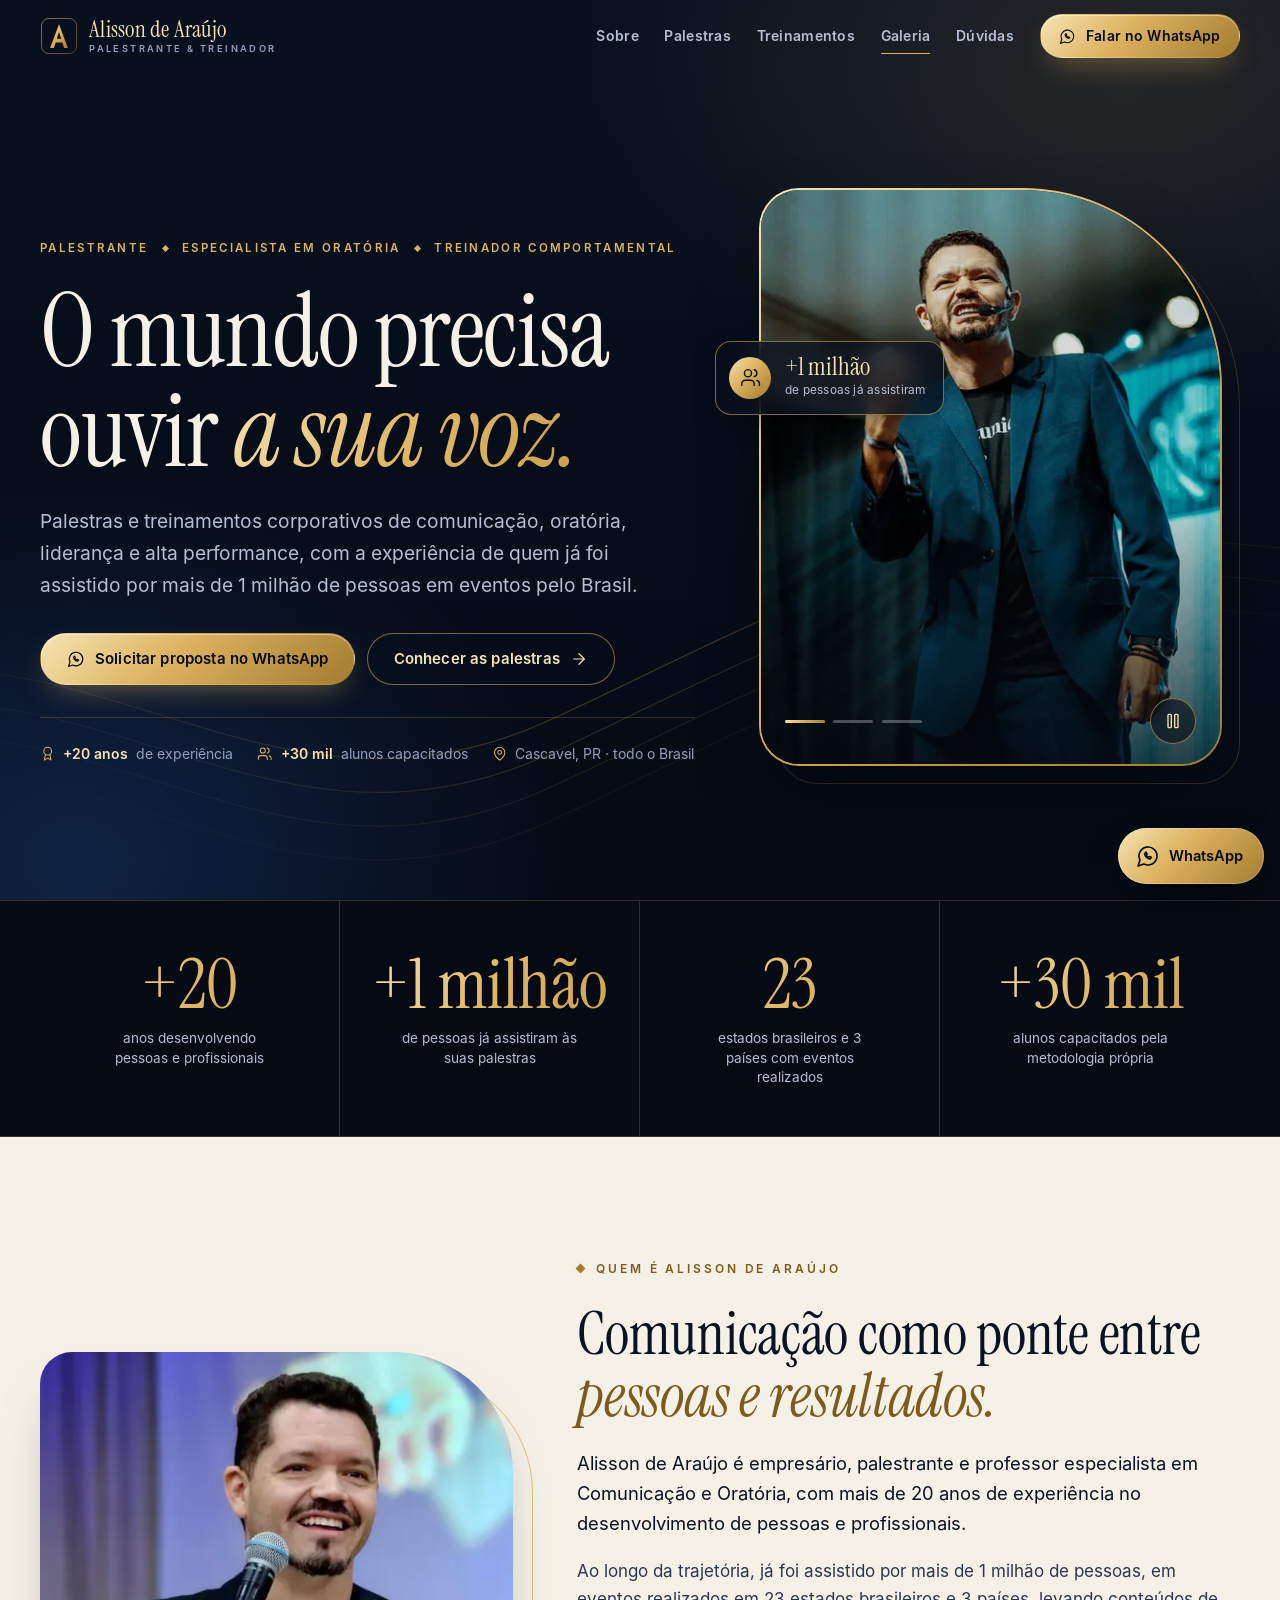
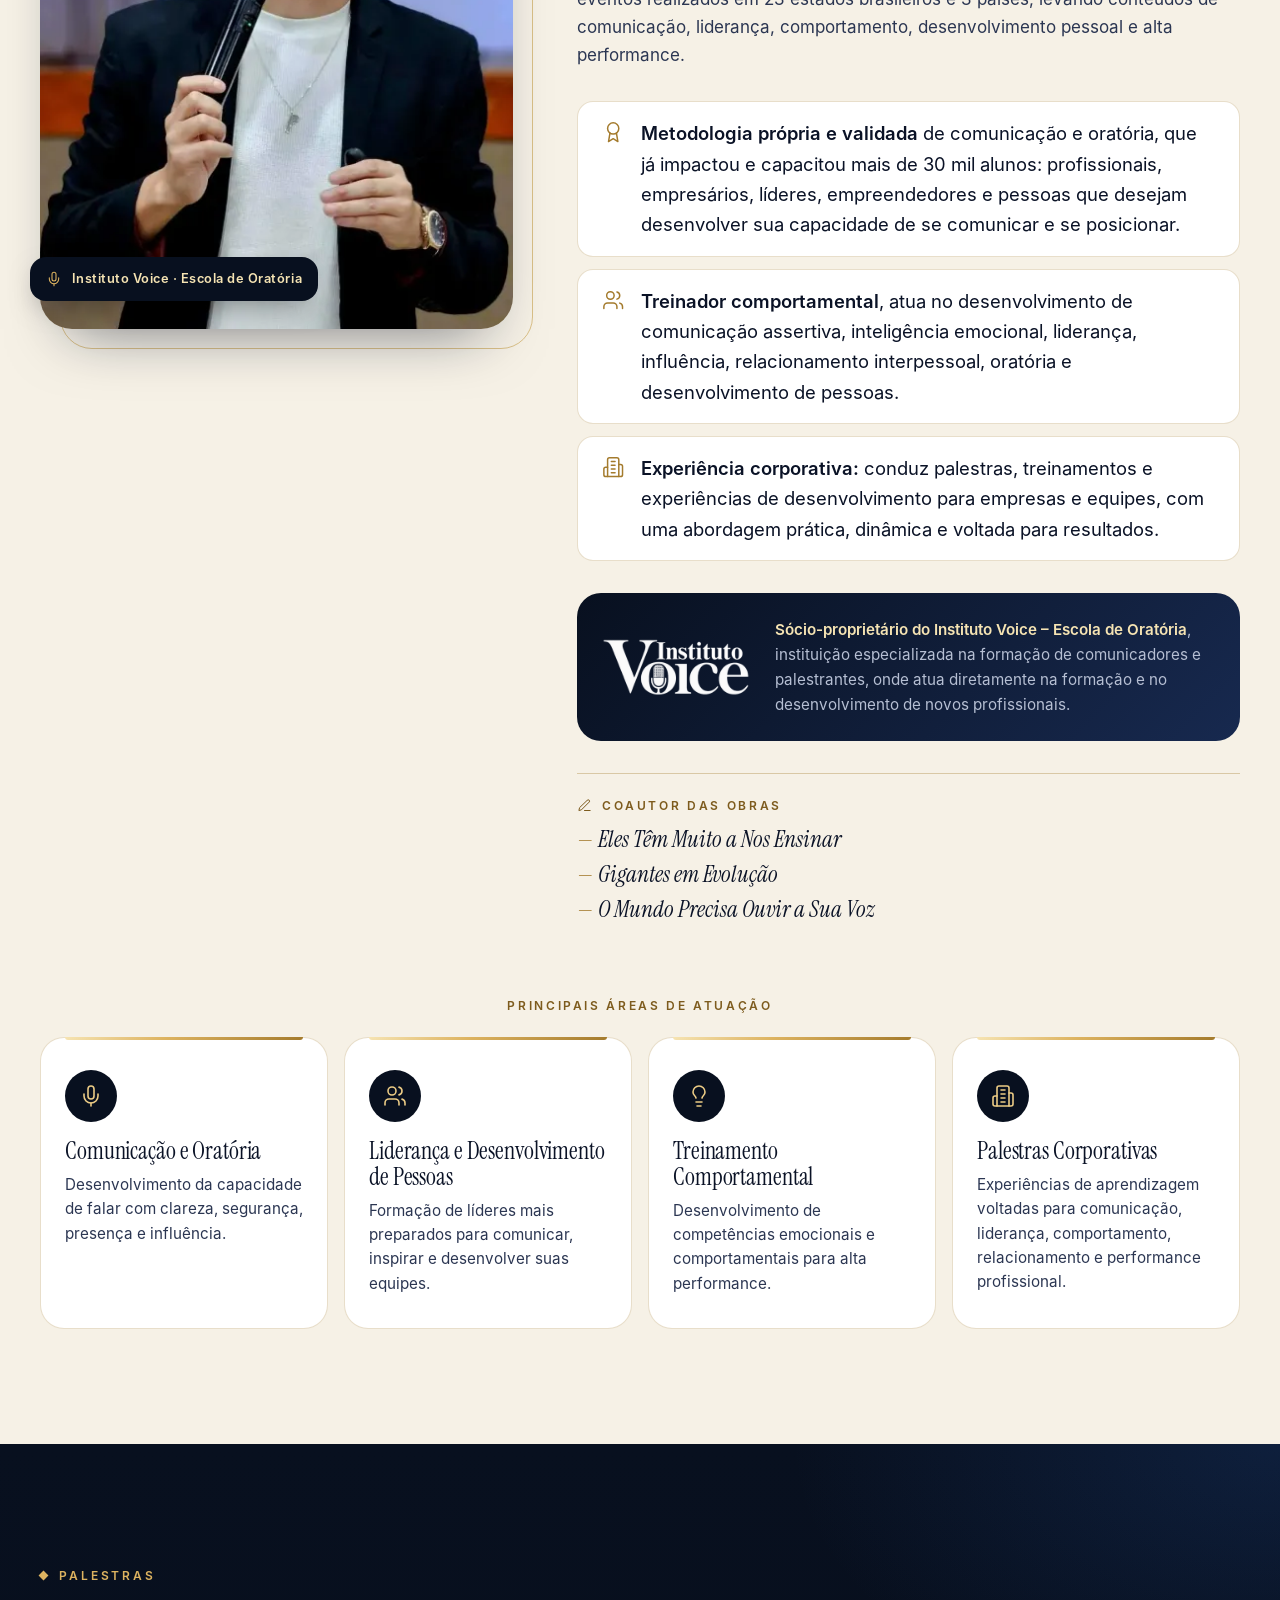
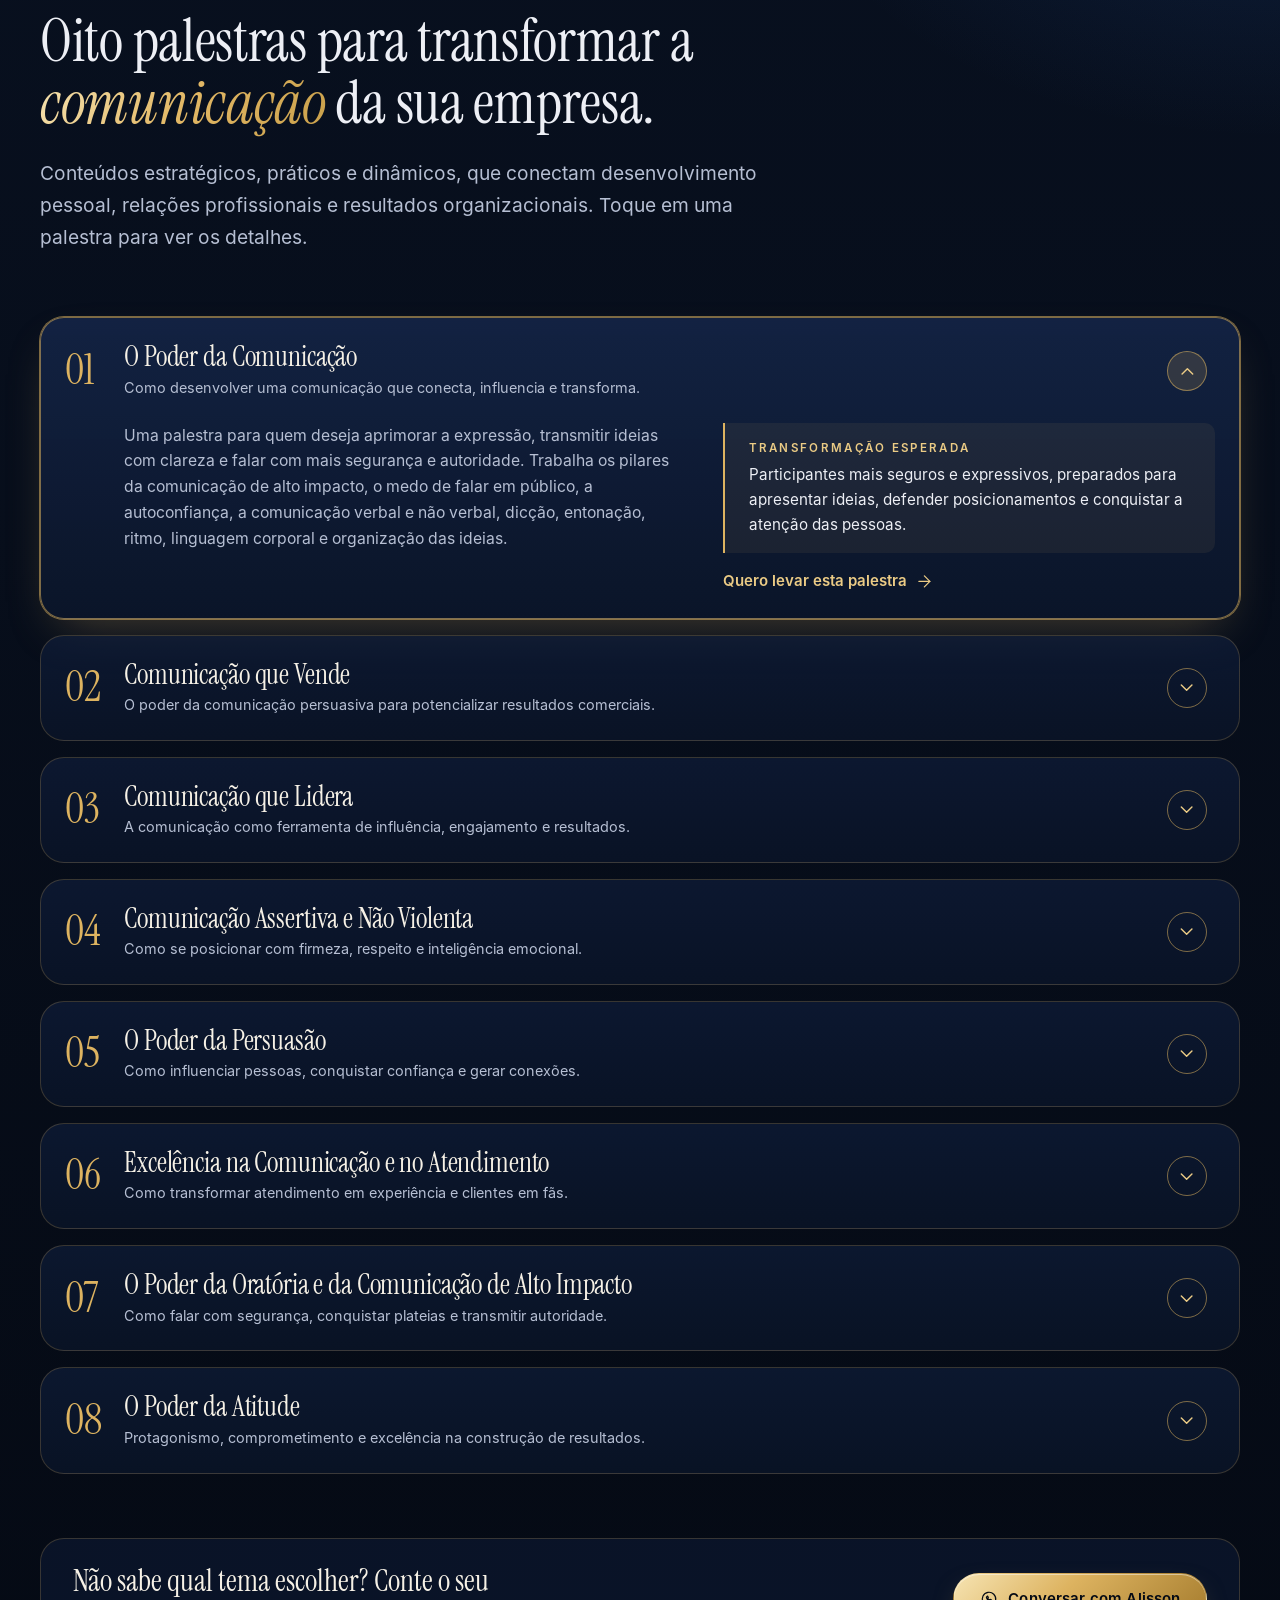
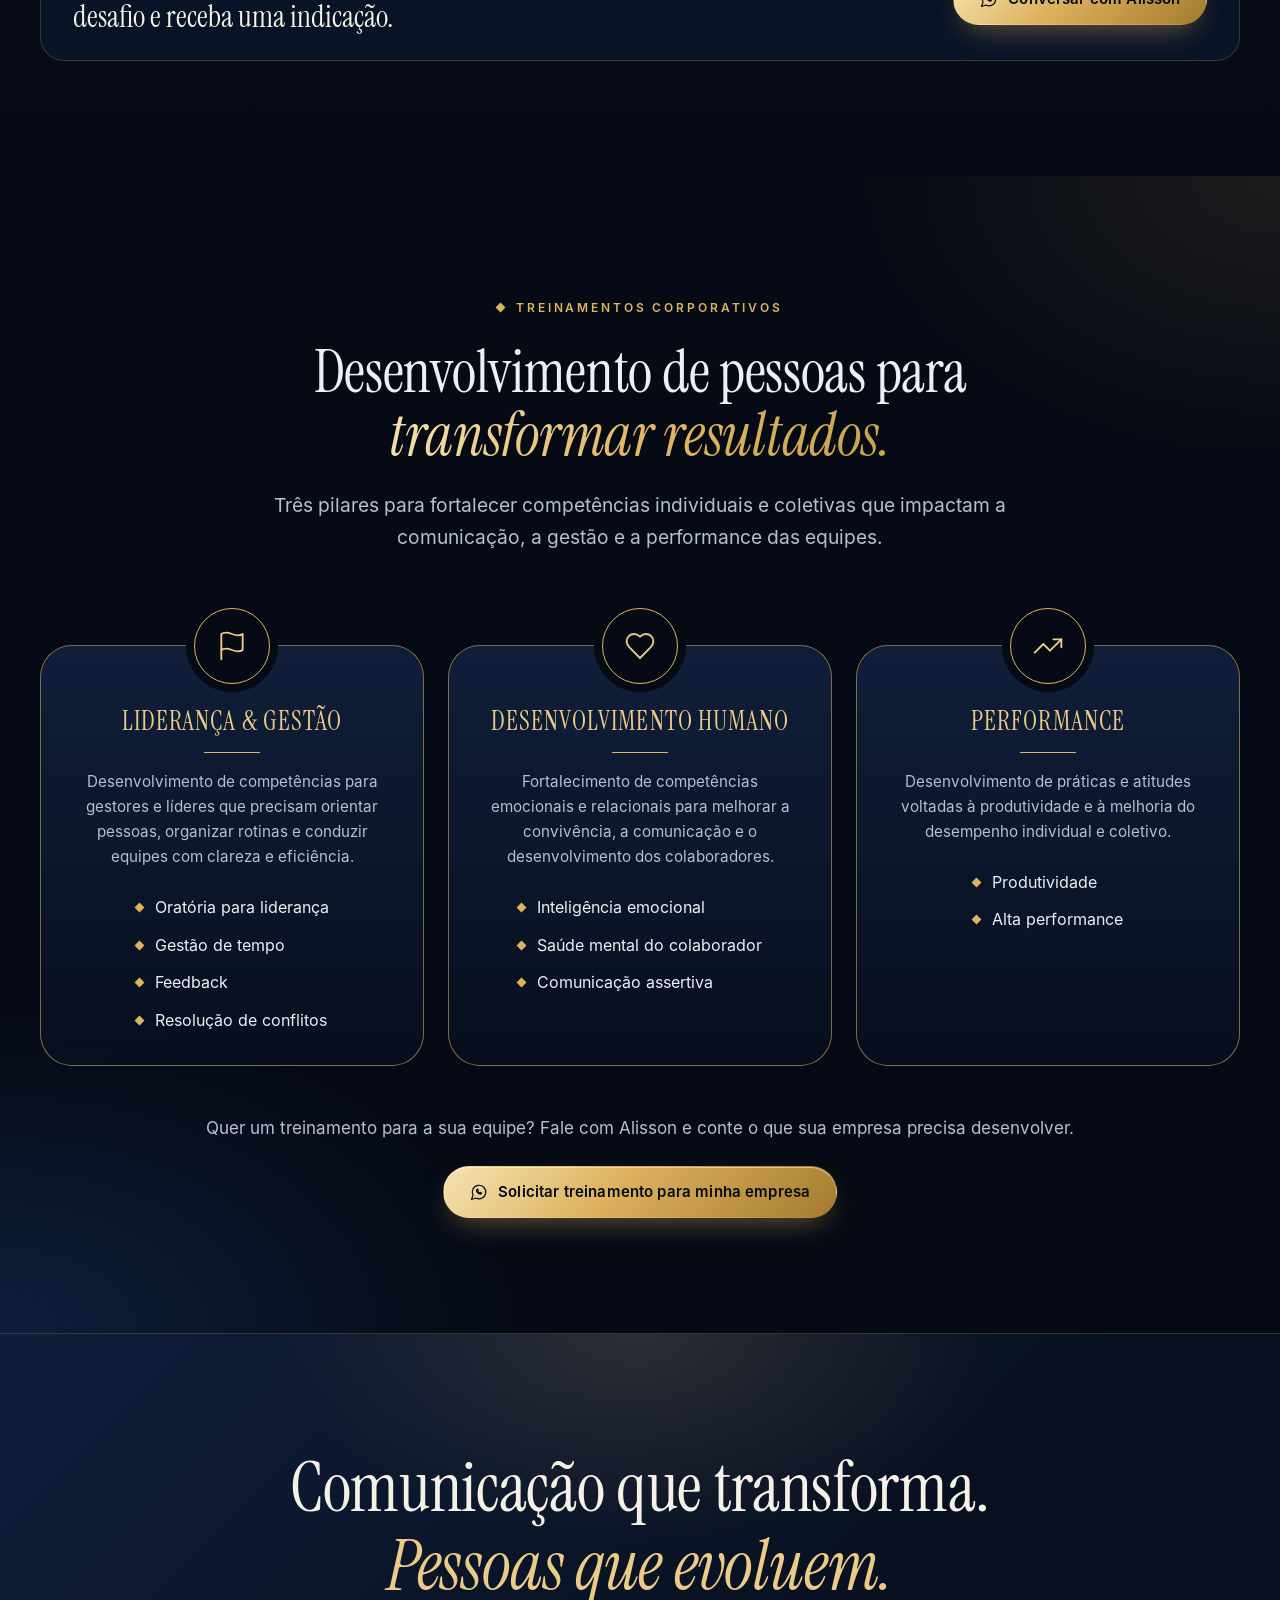
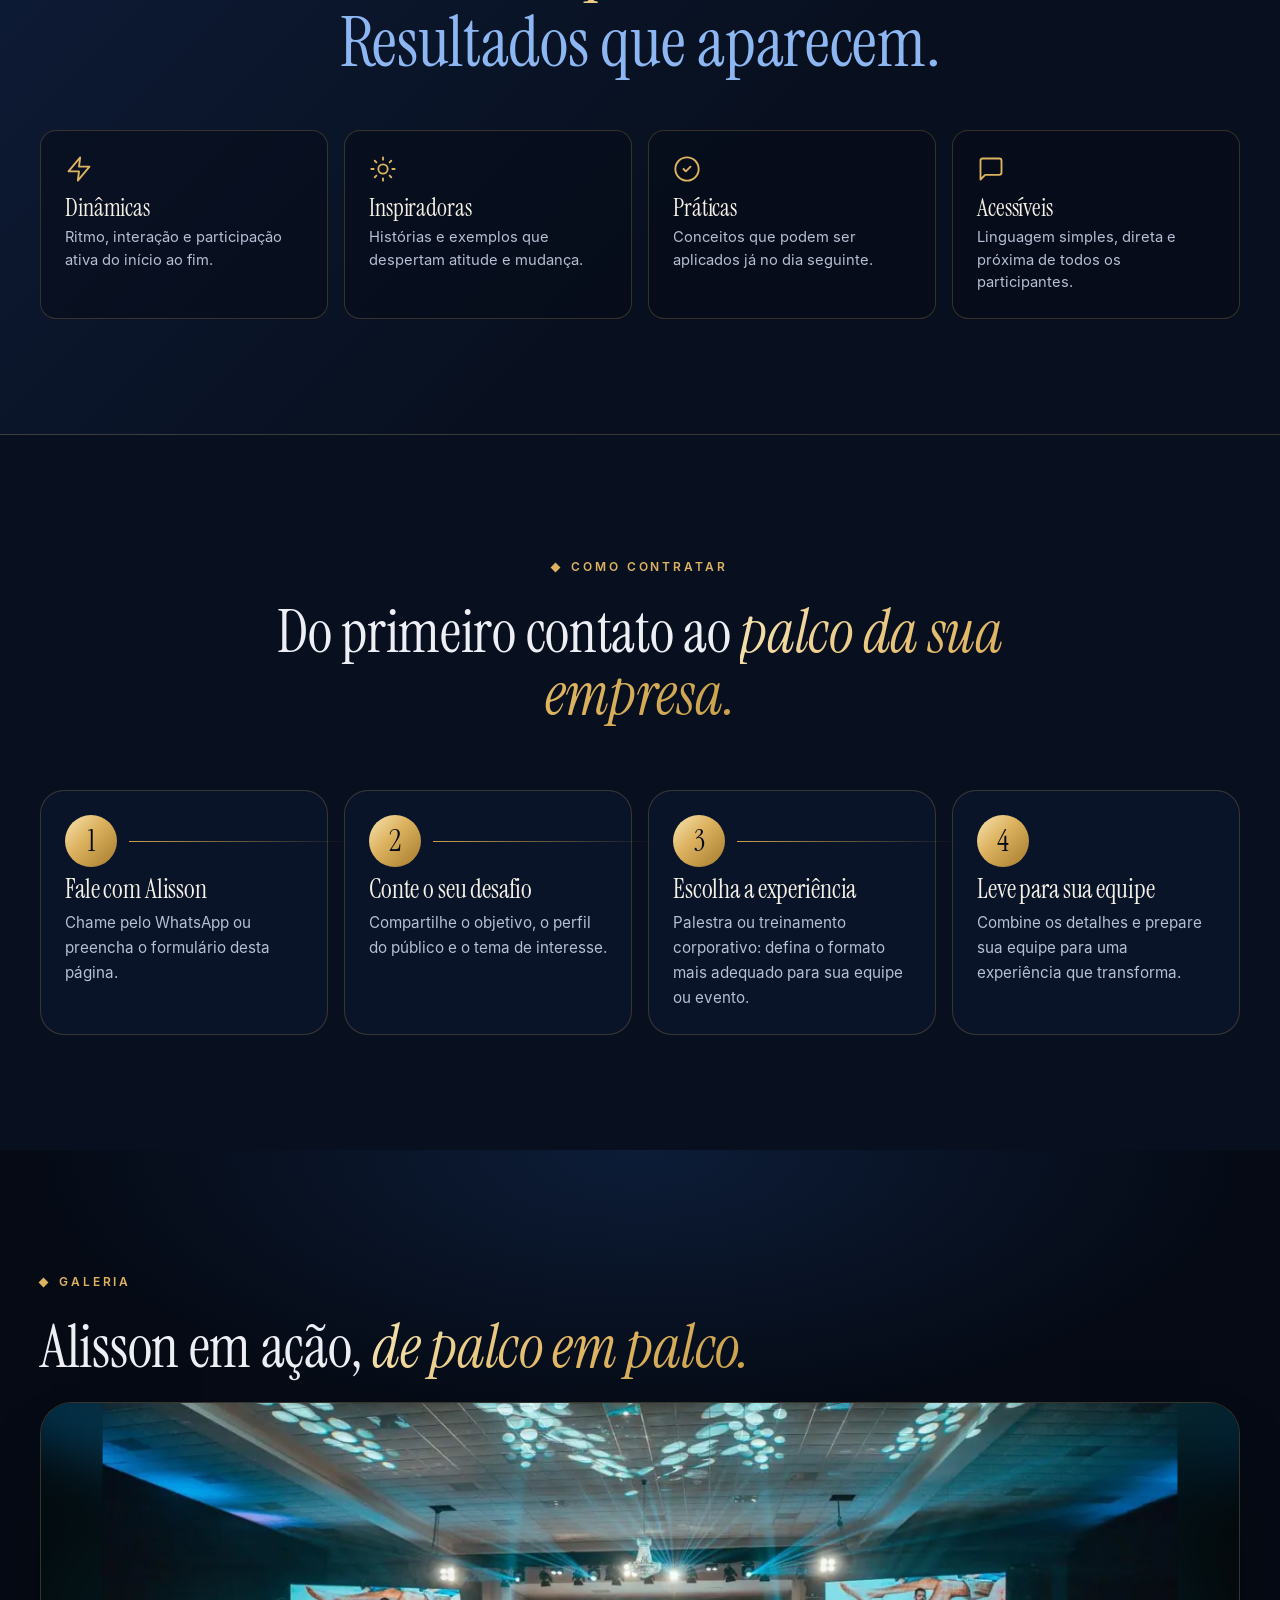
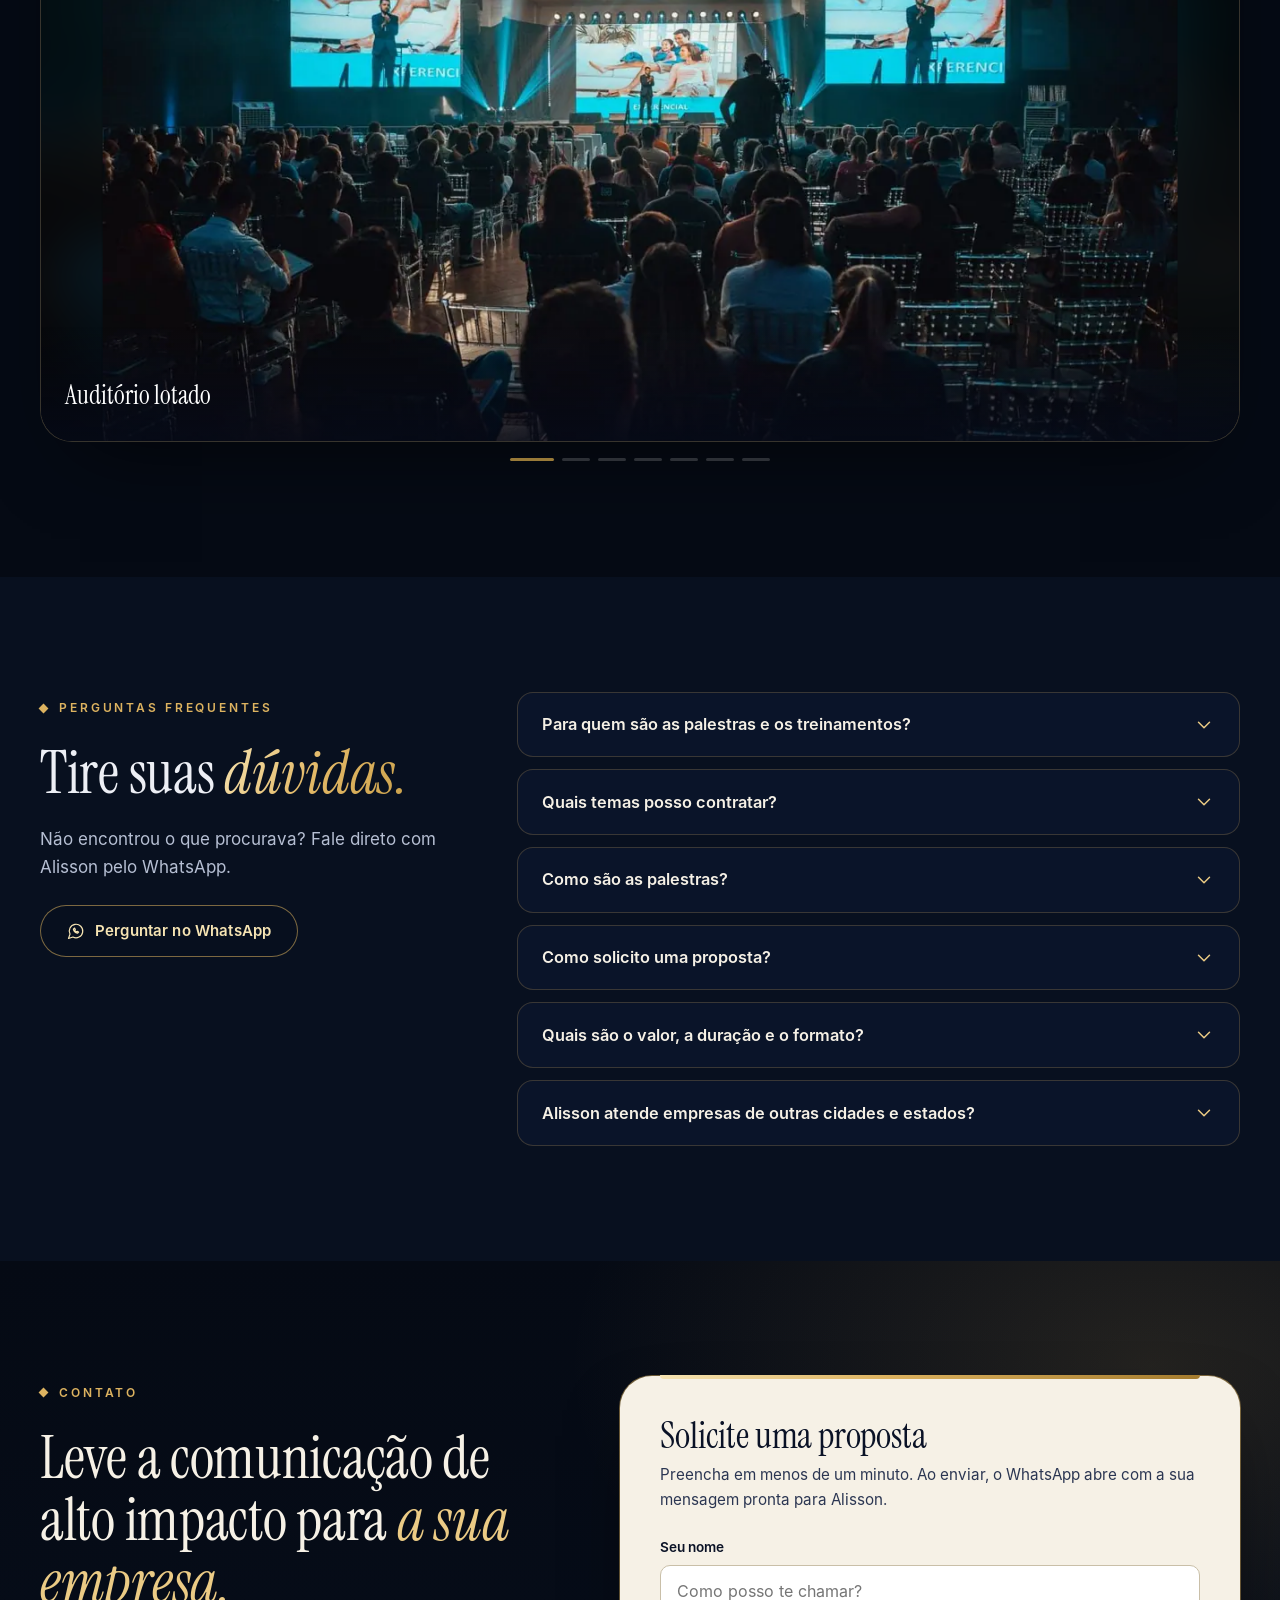
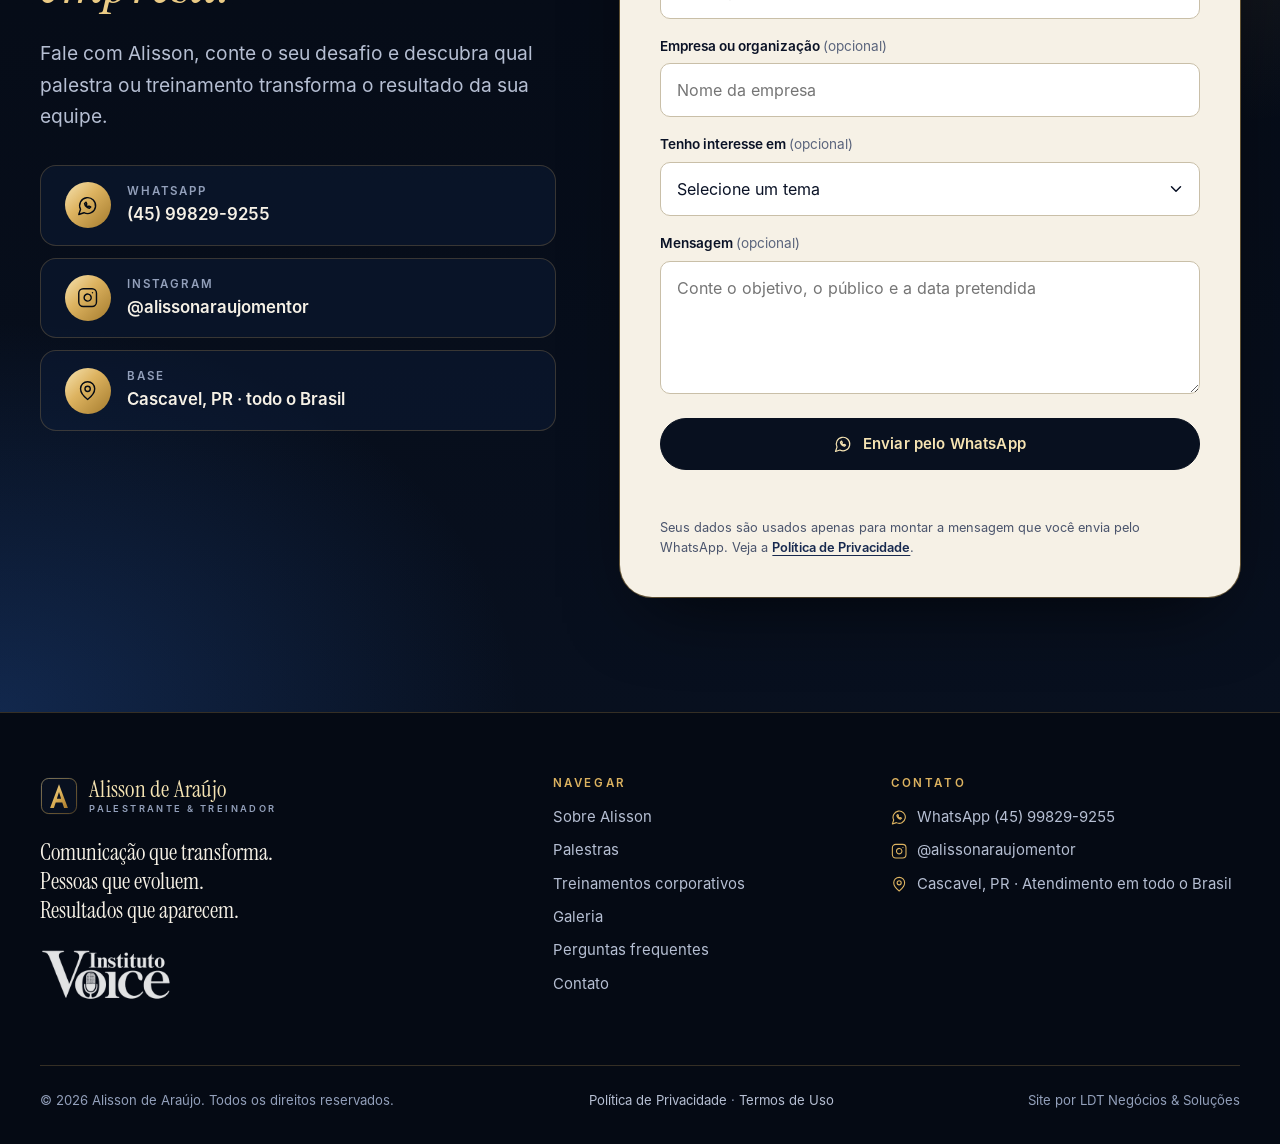
==== commit 3324fe60: "Atualiza site" ====
--- a/index.html
+++ b/index.html
@@ -26,7 +26,7 @@
   <link rel="preload" href="/assets/fonts/instrument-serif-400.woff" as="font" type="font/woff" crossorigin>
   <link rel="preload" href="/assets/fonts/inter-400.woff" as="font" type="font/woff" crossorigin>
   <link rel="preload" as="image" href="/assets/img/hero-1-800.webp" imagesrcset="/assets/img/hero-1-480.webp 480w, /assets/img/hero-1-800.webp 800w, /assets/img/hero-1-1000.webp 1000w" imagesizes="(min-width: 960px) 480px, 100vw" fetchpriority="high">
-  <link rel="stylesheet" href="/assets/css/styles.css">
+  <link rel="stylesheet" href="/assets/css/styles.css?v=5">
   <script type="application/ld+json">{"@context":"https://schema.org","@graph":[{"@type":"WebSite","@id":"/#website","url":"/","name":"Alisson de Araújo","inLanguage":"pt-BR","publisher":{"@id":"/#person"}},{"@type":"Person","@id":"/#person","name":"Alisson de Araújo","jobTitle":"Palestrante, especialista em Oratória e treinador comportamental","description":"Empresário, palestrante e professor especialista em Comunicação e Oratória, com mais de 20 anos de experiência no desenvolvimento de pessoas e profissionais.","url":"/","image":"/assets/img/og.jpg","telephone":"+5545998299255","sameAs":["https://www.instagram.com/alissonaraujomentor/"],"address":{"@type":"PostalAddress","addressLocality":"Cascavel","addressRegion":"PR","addressCountry":"BR"},"worksFor":{"@type":"EducationalOrganization","name":"Instituto Voice – Escola de Oratória"},"knowsAbout":["Oratória","Comunicação","Liderança","Comunicação assertiva","Inteligência emocional","Alta performance","Persuasão","Atendimento ao cliente"]},{"@type":"ProfessionalService","@id":"/#service","name":"Alisson de Araújo — Palestras e Treinamentos Corporativos","url":"/","image":"/assets/img/og.jpg","telephone":"+5545998299255","address":{"@type":"PostalAddress","addressLocality":"Cascavel","addressRegion":"PR","addressCountry":"BR"},"areaServed":{"@type":"Country","name":"Brasil"},"founder":{"@id":"/#person"},"sameAs":["https://www.instagram.com/alissonaraujomentor/"],"hasOfferCatalog":{"@type":"OfferCatalog","name":"Palestras e treinamentos corporativos","itemListElement":[{"@type":"Offer","itemOffered":{"@type":"Service","name":"O Poder da Comunicação","description":"Como desenvolver uma comunicação que conecta, influencia e transforma."}},{"@type":"Offer","itemOffered":{"@type":"Service","name":"Comunicação que Vende","description":"O poder da comunicação persuasiva para potencializar resultados comerciais."}},{"@type":"Offer","itemOffered":{"@type":"Service","name":"Comunicação que Lidera","description":"A comunicação como ferramenta de influência, engajamento e resultados."}},{"@type":"Offer","itemOffered":{"@type":"Service","name":"Comunicação Assertiva e Não Violenta","description":"Como se posicionar com firmeza, respeito e inteligência emocional."}},{"@type":"Offer","itemOffered":{"@type":"Service","name":"O Poder da Persuasão","description":"Como influenciar pessoas, conquistar confiança e gerar conexões."}},{"@type":"Offer","itemOffered":{"@type":"Service","name":"Excelência na Comunicação e no Atendimento","description":"Como transformar atendimento em experiência e clientes em fãs."}},{"@type":"Offer","itemOffered":{"@type":"Service","name":"O Poder da Oratória e da Comunicação de Alto Impacto","description":"Como falar com segurança, conquistar plateias e transmitir autoridade."}},{"@type":"Offer","itemOffered":{"@type":"Service","name":"O Poder da Atitude","description":"Protagonismo, comprometimento e excelência na construção de resultados."}},{"@type":"Offer","itemOffered":{"@type":"Service","name":"Treinamento corporativo: Liderança e Gestão","description":"Desenvolvimento de competências para gestores e líderes que precisam orientar pessoas, organizar rotinas e conduzir equipes com clareza e eficiência."}},{"@type":"Offer","itemOffered":{"@type":"Service","name":"Treinamento corporativo: Desenvolvimento Humano","description":"Fortalecimento de competências emocionais e relacionais para melhorar a convivência, a comunicação e o desenvolvimento dos colaboradores."}},{"@type":"Offer","itemOffered":{"@type":"Service","name":"Treinamento corporativo: Performance","description":"Desenvolvimento de práticas e atitudes voltadas à produtividade e à melhoria do desempenho individual e coletivo."}}]}},{"@type":"FAQPage","@id":"/#faq","mainEntity":[{"@type":"Question","name":"Para quem são as palestras e os treinamentos?","acceptedAnswer":{"@type":"Answer","text":"Para empresas, equipes, gestores, coordenadores, empresários, profissionais e empreendedores que querem desenvolver comunicação, liderança e performance. Os temas vão de atendimento e vendas a liderança, oratória e inteligência emocional."}},{"@type":"Question","name":"Quais temas posso contratar?","acceptedAnswer":{"@type":"Answer","text":"São oito palestras (comunicação, vendas, liderança, comunicação assertiva e não violenta, persuasão, atendimento, oratória e atitude) e três pilares de treinamentos corporativos: Liderança e Gestão, Desenvolvimento Humano e Performance. Os detalhes estão nas seções acima."}},{"@type":"Question","name":"Como são as palestras?","acceptedAnswer":{"@type":"Answer","text":"São experiências dinâmicas, inspiradoras e práticas, com linguagem acessível, exemplos, histórias e interação com os participantes, para facilitar a aplicação dos conceitos na realidade profissional e pessoal do público."}},{"@type":"Question","name":"Como solicito uma proposta?","acceptedAnswer":{"@type":"Answer","text":"Pelo WhatsApp (45) 99829-9255 ou pelo formulário desta página. Conte o tema de interesse, o perfil do público e o objetivo, e Alisson continua a conversa por lá."}},{"@type":"Question","name":"Quais são o valor, a duração e o formato?","acceptedAnswer":{"@type":"Answer","text":"Esses detalhes são tratados diretamente com Alisson, no atendimento. Chame no WhatsApp e informe o tema, o público e a data pretendida."}},{"@type":"Question","name":"Alisson atende empresas de outras cidades e estados?","acceptedAnswer":{"@type":"Answer","text":"Alisson é de Cascavel (PR) e já realizou eventos em 23 estados brasileiros e em 3 países. Para saber sobre agenda e disponibilidade na sua região, fale pelo WhatsApp."}}]}]}</script>
   <noscript><link rel="stylesheet" href="/assets/css/noscript.css"></noscript>
 </head>
@@ -285,29 +285,28 @@
       </div>
     </div>
   </div>
-  <div class="strip-wrap">
-    <ul class="strip" data-strip tabindex="0" aria-label="Galeria de fotos, passa automaticamente. Use as setas do teclado para navegar.">
-      <li><button class="shot" type="button" data-full="/assets/img/g-auditorio-1200.webp" data-cap="Auditório lotado" data-alt="Palestra de Alisson em auditório com telões e iluminação de palco, diante de uma grande plateia" aria-label="Ampliar foto: Auditório lotado"><img src="/assets/img/g-auditorio-640.webp" srcset="/assets/img/g-auditorio-640.webp 640w, /assets/img/g-auditorio-1200.webp 1200w" sizes="(max-width: 700px) 540px, 826px" width="1200" height="755" loading="lazy" decoding="async" alt="Palestra de Alisson em auditório com telões e iluminação de palco, diante de uma grande plateia"><span class="shot__cap">Auditório lotado<svg class="i" aria-hidden="true" focusable="false"><use href="#i-expand"/></svg></span></button></li>
-      <li><button class="shot" type="button" data-full="/assets/img/g-plateia-1115.webp" data-cap="Plateia em movimento" data-alt="Plateia de braços erguidos em um auditório ao final de uma palestra" aria-label="Ampliar foto: Plateia em movimento"><img src="/assets/img/g-plateia-640.webp" srcset="/assets/img/g-plateia-640.webp 640w, /assets/img/g-plateia-1115.webp 1115w" sizes="(max-width: 700px) 272px, 416px" width="1115" height="1394" loading="lazy" decoding="async" alt="Plateia de braços erguidos em um auditório ao final de uma palestra"><span class="shot__cap">Plateia em movimento<svg class="i" aria-hidden="true" focusable="false"><use href="#i-expand"/></svg></span></button></li>
-      <li><button class="shot" type="button" data-full="/assets/img/g-certificados-1200.webp" data-cap="Turma certificada" data-alt="Turma exibindo certificados ao lado de Alisson e da equipe" aria-label="Ampliar foto: Turma certificada"><img src="/assets/img/g-certificados-640.webp" srcset="/assets/img/g-certificados-640.webp 640w, /assets/img/g-certificados-1200.webp 1200w" sizes="(max-width: 700px) 307px, 470px" width="1200" height="1327" loading="lazy" decoding="async" alt="Turma exibindo certificados ao lado de Alisson e da equipe"><span class="shot__cap">Turma certificada<svg class="i" aria-hidden="true" focusable="false"><use href="#i-expand"/></svg></span></button></li>
-      <li><button class="shot" type="button" data-full="/assets/img/g-treinamento-900.webp" data-cap="Treinamento corporativo" data-alt="Equipe de uma empresa reunida após treinamento, com bolinhas coloridas de uma dinâmica no chão" aria-label="Ampliar foto: Treinamento corporativo"><img src="/assets/img/g-treinamento-640.webp" srcset="/assets/img/g-treinamento-640.webp 640w, /assets/img/g-treinamento-900.webp 900w" sizes="(max-width: 700px) 224px, 343px" width="900" height="1365" loading="lazy" decoding="async" alt="Equipe de uma empresa reunida após treinamento, com bolinhas coloridas de uma dinâmica no chão"><span class="shot__cap">Treinamento corporativo<svg class="i" aria-hidden="true" focusable="false"><use href="#i-expand"/></svg></span></button></li>
-      <li><button class="shot" type="button" data-full="/assets/img/g-equipe-esportiva-900.webp" data-cap="Equipe esportiva" data-alt="Alisson com uma equipe esportiva feminina após palestra" aria-label="Ampliar foto: Equipe esportiva"><img src="/assets/img/g-equipe-esportiva-640.webp" srcset="/assets/img/g-equipe-esportiva-640.webp 640w, /assets/img/g-equipe-esportiva-900.webp 900w" sizes="(max-width: 700px) 191px, 292px" width="900" height="1600" loading="lazy" decoding="async" alt="Alisson com uma equipe esportiva feminina após palestra"><span class="shot__cap">Equipe esportiva<svg class="i" aria-hidden="true" focusable="false"><use href="#i-expand"/></svg></span></button></li>
-      <li><button class="shot" type="button" data-full="/assets/img/g-turma-900.webp" data-cap="Conexão com a turma" data-alt="Participantes acenando ao lado de Alisson ao final de um treinamento em sala" aria-label="Ampliar foto: Conexão com a turma"><img src="/assets/img/g-turma-640.webp" srcset="/assets/img/g-turma-640.webp 640w, /assets/img/g-turma-900.webp 900w" sizes="(max-width: 700px) 191px, 292px" width="900" height="1600" loading="lazy" decoding="async" alt="Participantes acenando ao lado de Alisson ao final de um treinamento em sala"><span class="shot__cap">Conexão com a turma<svg class="i" aria-hidden="true" focusable="false"><use href="#i-expand"/></svg></span></button></li>
-      <li><button class="shot" type="button" data-full="/assets/img/g-selfie-1080.webp" data-cap="Bastidores do palco" data-alt="Selfie em um palco de evento, com a plateia de braços erguidos ao fundo" aria-label="Ampliar foto: Bastidores do palco"><img src="/assets/img/g-selfie-640.webp" srcset="/assets/img/g-selfie-640.webp 640w, /assets/img/g-selfie-1080.webp 1080w" sizes="(max-width: 700px) 768px, 1175px" width="1080" height="478" loading="lazy" decoding="async" alt="Selfie em um palco de evento, com a plateia de braços erguidos ao fundo"><span class="shot__cap">Bastidores do palco<svg class="i" aria-hidden="true" focusable="false"><use href="#i-expand"/></svg></span></button></li>
-    </ul>
-  </div>
-  <p class="galeria__note">Arraste para o lado · toque em uma foto para ampliar</p>
-  <dialog class="lightbox" id="lightbox" aria-label="Foto ampliada">
-    <div class="lightbox__stage"><img class="lightbox__img" alt=""></div>
-    <div class="lightbox__bar">
-      <div class="lightbox__cap"><span data-lcap></span><small data-lnum></small></div>
-      <div class="lightbox__btns">
-        <button class="icon-btn" type="button" data-lprev aria-label="Foto anterior"><svg class="i" aria-hidden="true" focusable="false"><use href="#i-chev-l"/></svg></button>
-        <button class="icon-btn" type="button" data-lnext aria-label="Próxima foto"><svg class="i" aria-hidden="true" focusable="false"><use href="#i-chev-r"/></svg></button>
-        <button class="icon-btn" type="button" data-lclose aria-label="Fechar"><svg class="i" aria-hidden="true" focusable="false"><use href="#i-x"/></svg></button>
-      </div>
-    </div>
-  </dialog>
+  <div class="container">
+    <div class="gslider" data-gslider role="region" aria-roledescription="carrossel" aria-label="Galeria de fotos, troca automaticamente">
+      <div class="gslider__stage">
+        <figure class="gslide is-active" aria-hidden="false"><img class="gslide__bg" src="/assets/img/g-auditorio-640.webp" alt="" aria-hidden="true" width="640" height="403" loading="lazy" decoding="async"><img class="gslide__img" src="/assets/img/g-auditorio-1200.webp" srcset="/assets/img/g-auditorio-640.webp 640w, /assets/img/g-auditorio-1200.webp 1200w" sizes="(min-width: 1200px) 1100px, 94vw" width="1200" height="755" decoding="async" alt="Palestra de Alisson em auditório com telões e iluminação de palco, diante de uma grande plateia"><figcaption class="gslide__cap">Auditório lotado</figcaption></figure>
+        <figure class="gslide" aria-hidden="true"><img class="gslide__bg" src="/assets/img/g-plateia-640.webp" alt="" aria-hidden="true" width="640" height="800" loading="lazy" decoding="async"><img class="gslide__img" src="/assets/img/g-plateia-1115.webp" srcset="/assets/img/g-plateia-640.webp 640w, /assets/img/g-plateia-1115.webp 1115w" sizes="(min-width: 1200px) 1100px, 94vw" width="1115" height="1394" loading="lazy" decoding="async" alt="Plateia de braços erguidos em um auditório ao final de uma palestra"><figcaption class="gslide__cap">Plateia em movimento</figcaption></figure>
+        <figure class="gslide" aria-hidden="true"><img class="gslide__bg" src="/assets/img/g-certificados-640.webp" alt="" aria-hidden="true" width="640" height="708" loading="lazy" decoding="async"><img class="gslide__img" src="/assets/img/g-certificados-1200.webp" srcset="/assets/img/g-certificados-640.webp 640w, /assets/img/g-certificados-1200.webp 1200w" sizes="(min-width: 1200px) 1100px, 94vw" width="1200" height="1327" loading="lazy" decoding="async" alt="Turma exibindo certificados ao lado de Alisson e da equipe"><figcaption class="gslide__cap">Turma certificada</figcaption></figure>
+        <figure class="gslide" aria-hidden="true"><img class="gslide__bg" src="/assets/img/g-treinamento-640.webp" alt="" aria-hidden="true" width="640" height="971" loading="lazy" decoding="async"><img class="gslide__img" src="/assets/img/g-treinamento-900.webp" srcset="/assets/img/g-treinamento-640.webp 640w, /assets/img/g-treinamento-900.webp 900w" sizes="(min-width: 1200px) 1100px, 94vw" width="900" height="1365" loading="lazy" decoding="async" alt="Equipe de uma empresa reunida após treinamento, com bolinhas coloridas de uma dinâmica no chão"><figcaption class="gslide__cap">Treinamento corporativo</figcaption></figure>
+        <figure class="gslide" aria-hidden="true"><img class="gslide__bg" src="/assets/img/g-equipe-esportiva-640.webp" alt="" aria-hidden="true" width="640" height="1138" loading="lazy" decoding="async"><img class="gslide__img" src="/assets/img/g-equipe-esportiva-900.webp" srcset="/assets/img/g-equipe-esportiva-640.webp 640w, /assets/img/g-equipe-esportiva-900.webp 900w" sizes="(min-width: 1200px) 1100px, 94vw" width="900" height="1600" loading="lazy" decoding="async" alt="Alisson com uma equipe esportiva feminina após palestra"><figcaption class="gslide__cap">Equipe esportiva</figcaption></figure>
+        <figure class="gslide" aria-hidden="true"><img class="gslide__bg" src="/assets/img/g-turma-640.webp" alt="" aria-hidden="true" width="640" height="1138" loading="lazy" decoding="async"><img class="gslide__img" src="/assets/img/g-turma-900.webp" srcset="/assets/img/g-turma-640.webp 640w, /assets/img/g-turma-900.webp 900w" sizes="(min-width: 1200px) 1100px, 94vw" width="900" height="1600" loading="lazy" decoding="async" alt="Participantes acenando ao lado de Alisson ao final de um treinamento em sala"><figcaption class="gslide__cap">Conexão com a turma</figcaption></figure>
+        <figure class="gslide" aria-hidden="true"><img class="gslide__bg" src="/assets/img/g-selfie-640.webp" alt="" aria-hidden="true" width="640" height="283" loading="lazy" decoding="async"><img class="gslide__img" src="/assets/img/g-selfie-1080.webp" srcset="/assets/img/g-selfie-640.webp 640w, /assets/img/g-selfie-1080.webp 1080w" sizes="(min-width: 1200px) 1100px, 94vw" width="1080" height="478" loading="lazy" decoding="async" alt="Selfie em um palco de evento, com a plateia de braços erguidos ao fundo"><figcaption class="gslide__cap">Bastidores do palco</figcaption></figure>
+      </div>
+      <div class="gslider__dots" aria-hidden="true">
+        <span class="gdot"></span>
+        <span class="gdot"></span>
+        <span class="gdot"></span>
+        <span class="gdot"></span>
+        <span class="gdot"></span>
+        <span class="gdot"></span>
+        <span class="gdot"></span>
+      </div>
+    </div>
+  </div>
 </section>
 
 <section class="section faq" id="faq" aria-labelledby="h-faq">
@@ -407,7 +406,7 @@
   </div>
 </footer>
 <a class="fab" href="https://wa.me/5545998299255?text=Ol%C3%A1%2C%20Alisson%21%20Vim%20pelo%20seu%20site%20e%20gostaria%20de%20falar%20sobre%20palestras%20e%20treinamentos%20para%20minha%20empresa." target="_blank" rel="noopener" aria-label="Falar com Alisson no WhatsApp"><svg class="i" aria-hidden="true" focusable="false"><use href="#i-msg"/></svg><span>WhatsApp</span></a>
-<script src="/assets/js/config.js"></script>
-<script src="/assets/js/main.js" defer></script>
+<script src="/assets/js/config.js?v=5"></script>
+<script src="/assets/js/main.js?v=5" defer></script>
 </body>
 </html>
--- a/assets/css/styles.css
+++ b/assets/css/styles.css
@@ -538,3 +538,18 @@
   .slider__slide img { transform: none; }
 }
 @media print { .header, .fab, .consent, .slider__ui { display: none !important; } body { background: #fff; color: #000; } }
+
+/* ---------- Galeria: apresentação automática (uma foto grande por vez) ---------- */
+.gslider { position: relative; }
+.gslider__stage { position: relative; height: clamp(380px, 62vw, 640px); border-radius: var(--r-xl); overflow: hidden; background: var(--navy-900); border: 1px solid var(--line); box-shadow: 0 40px 80px -40px rgba(0, 0, 0, .7); }
+.gslide { position: absolute; inset: 0; margin: 0; opacity: 0; transition: opacity 1s ease; }
+.gslide.is-active { opacity: 1; z-index: 1; }
+.gslide__bg { position: absolute; inset: 0; width: 100%; height: 100%; object-fit: cover; filter: blur(26px) brightness(.55); transform: scale(1.15); }
+.gslide__img { position: relative; width: 100%; height: 100%; object-fit: contain; transform: scale(1); }
+.gslide.is-active .gslide__img { animation: gzoom 6s ease-out forwards; }
+@keyframes gzoom { from { transform: scale(1); } to { transform: scale(1.06); } }
+.gslide__cap { position: absolute; left: 0; right: 0; bottom: 0; padding: 3rem var(--s-5) var(--s-5); font-family: var(--font-display); font-size: clamp(1.15rem, 2.4vw, 1.6rem); color: #fff; background: linear-gradient(to top, rgba(5, 10, 24, .82), transparent); }
+.gslider__dots { display: flex; justify-content: center; gap: .5rem; margin-top: var(--s-4); }
+.gdot { width: 28px; height: 3px; border-radius: 2px; background: rgba(255, 255, 255, .22); transition: background .4s, width .4s; }
+.gdot.is-active { width: 44px; background: var(--gold-500); }
+@media (prefers-reduced-motion: reduce) { .gslide { transition: none; } .gslide.is-active .gslide__img { animation: none; } }
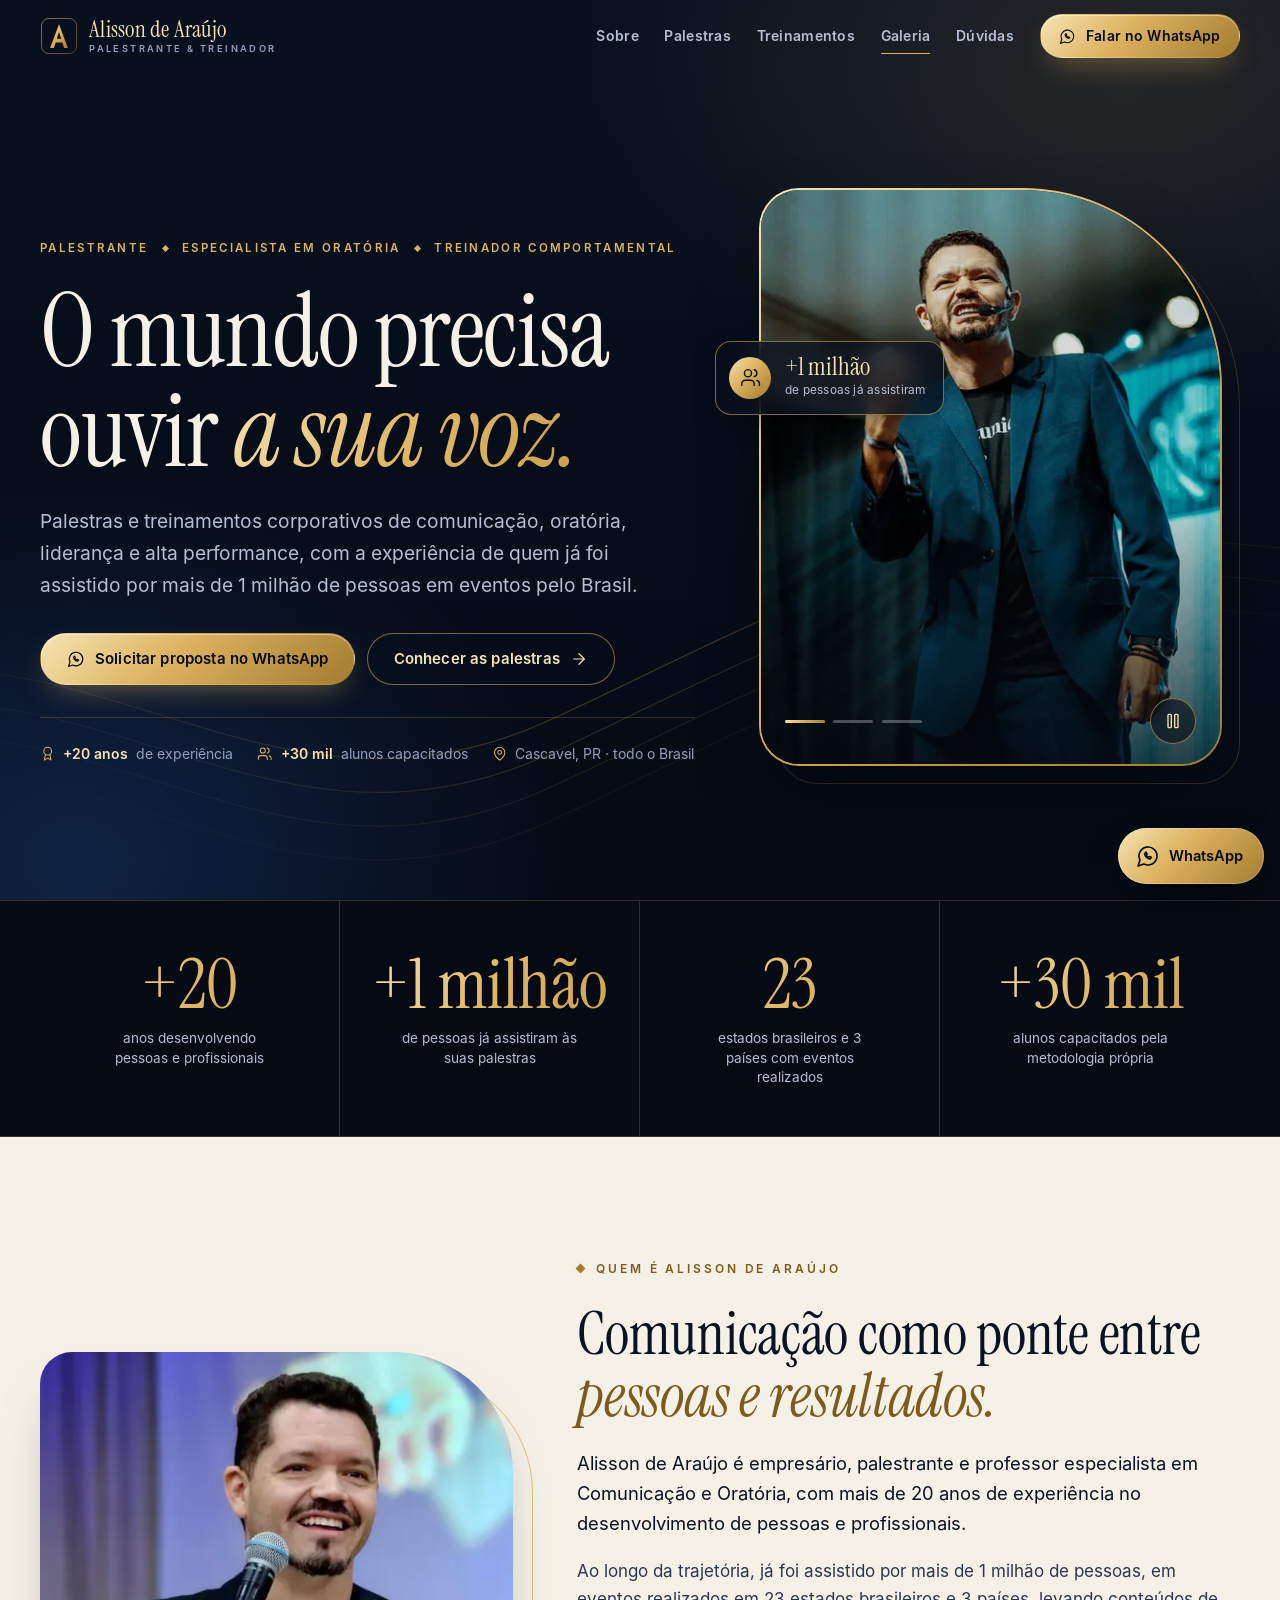
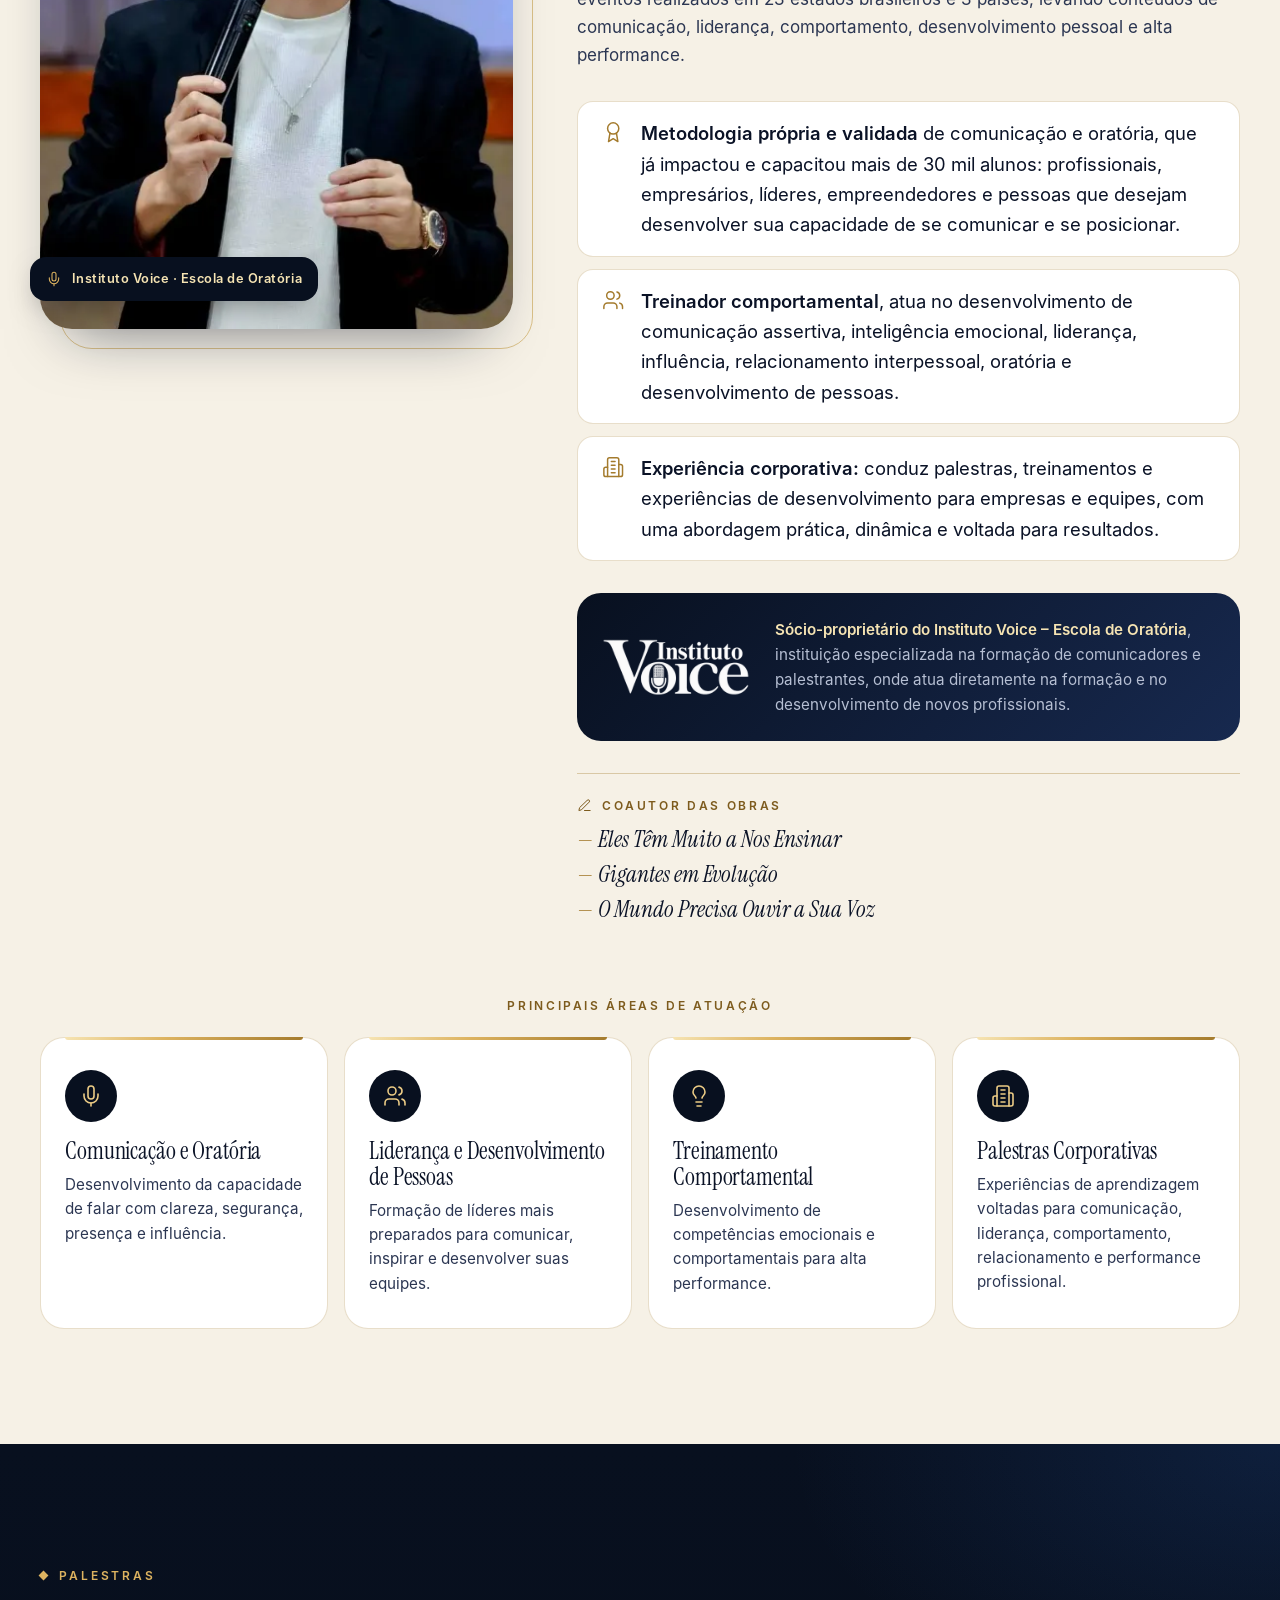
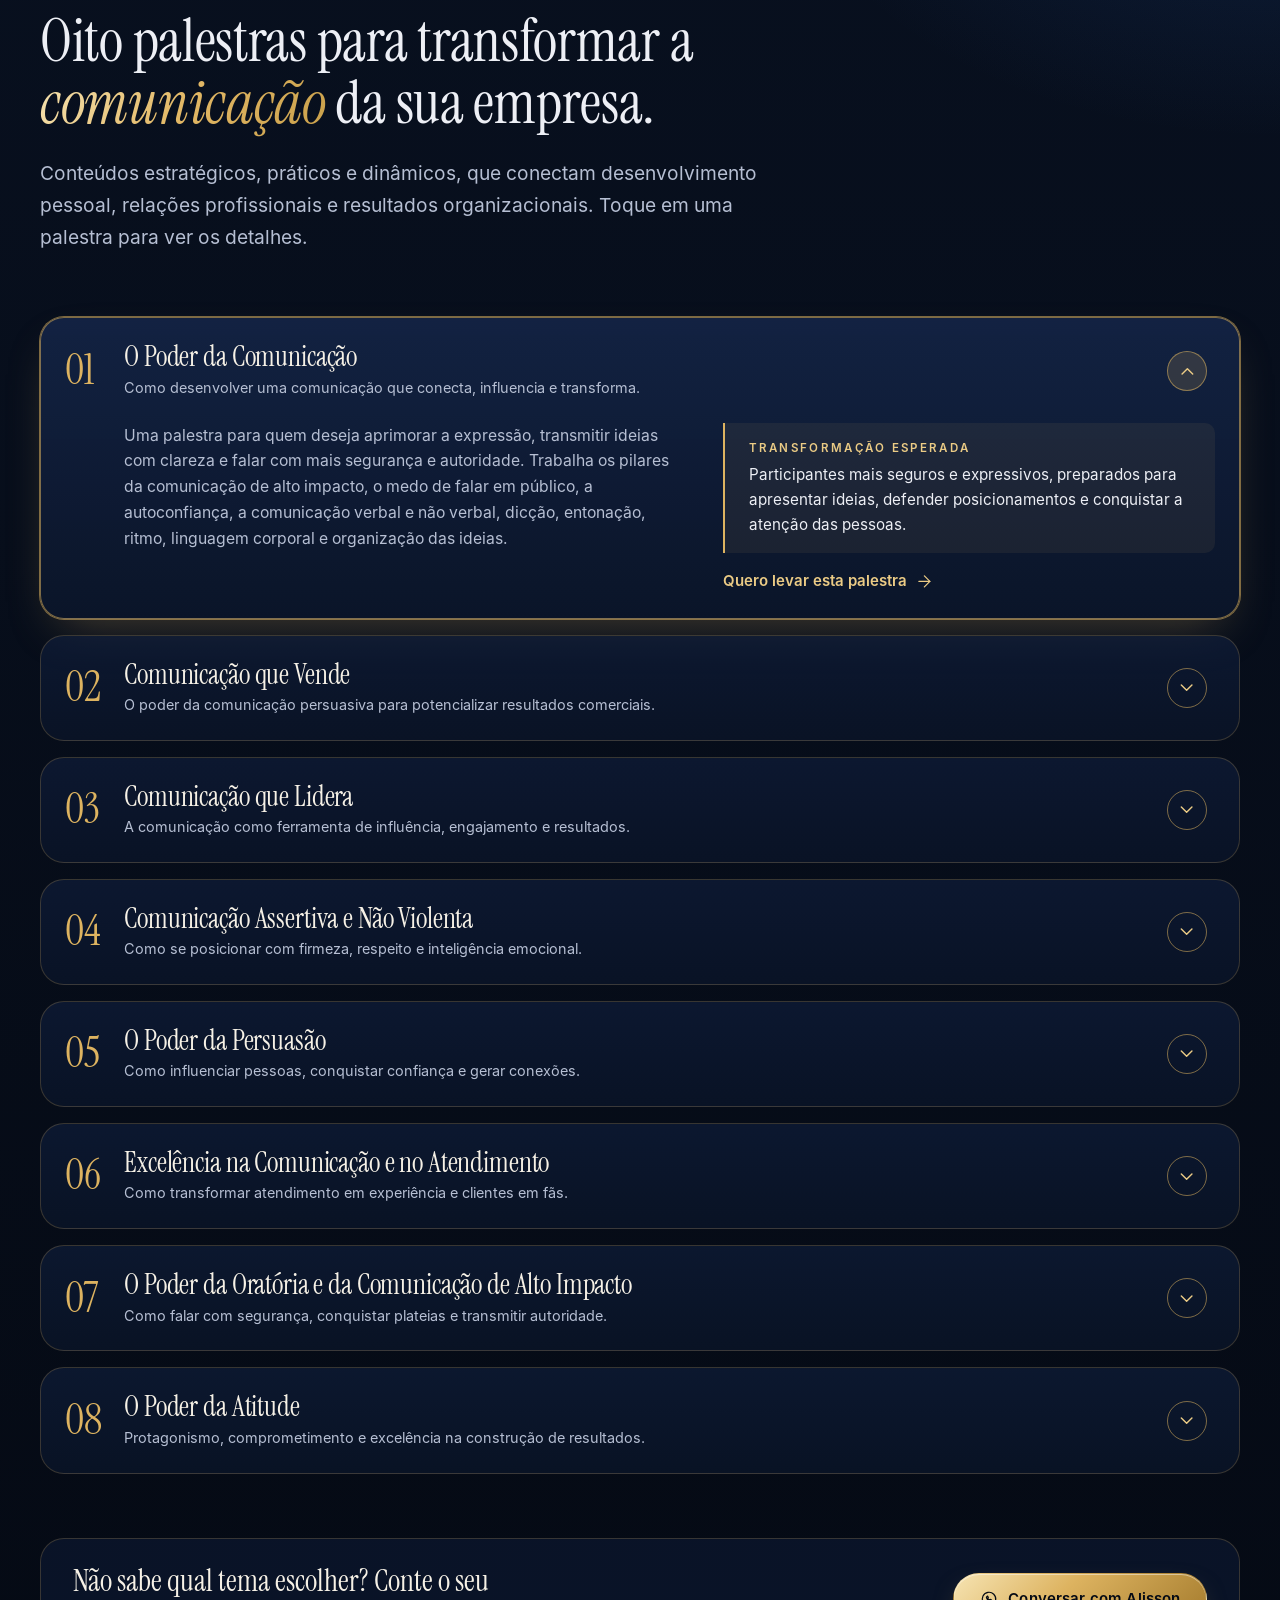
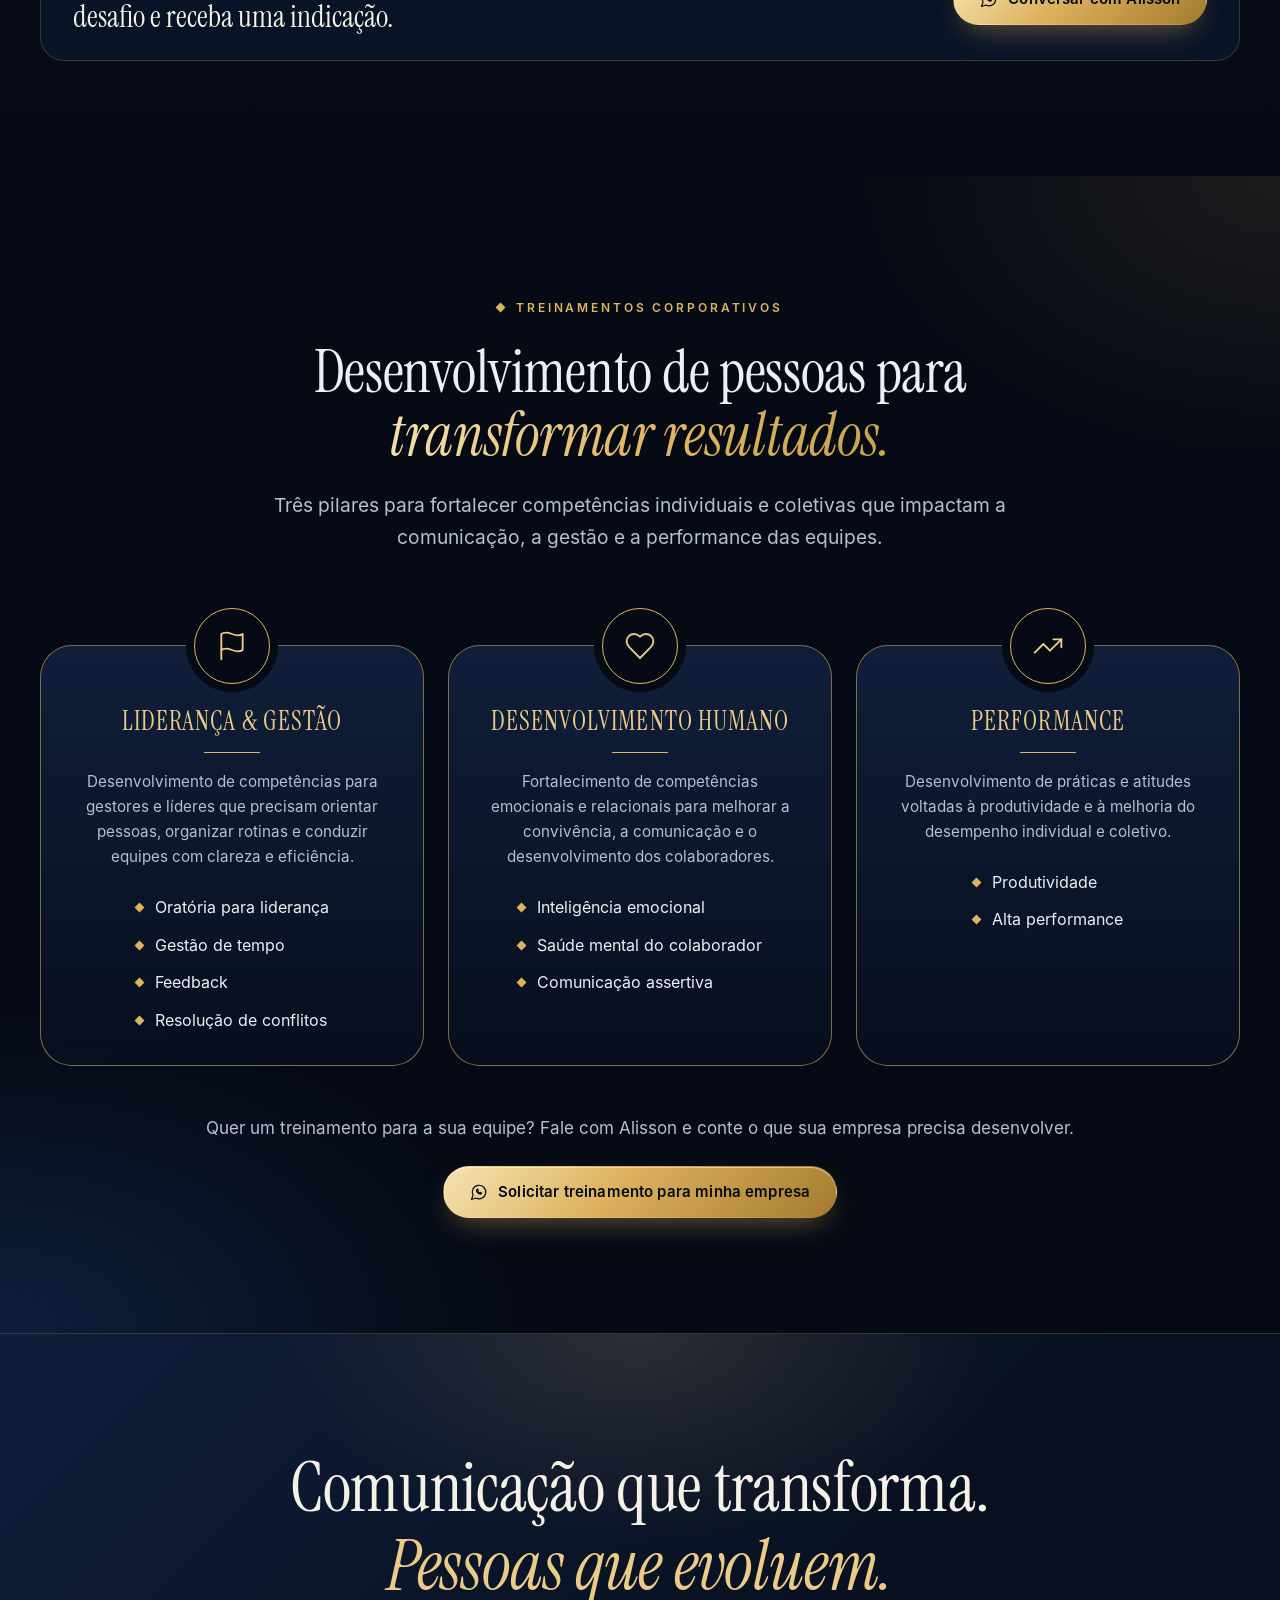
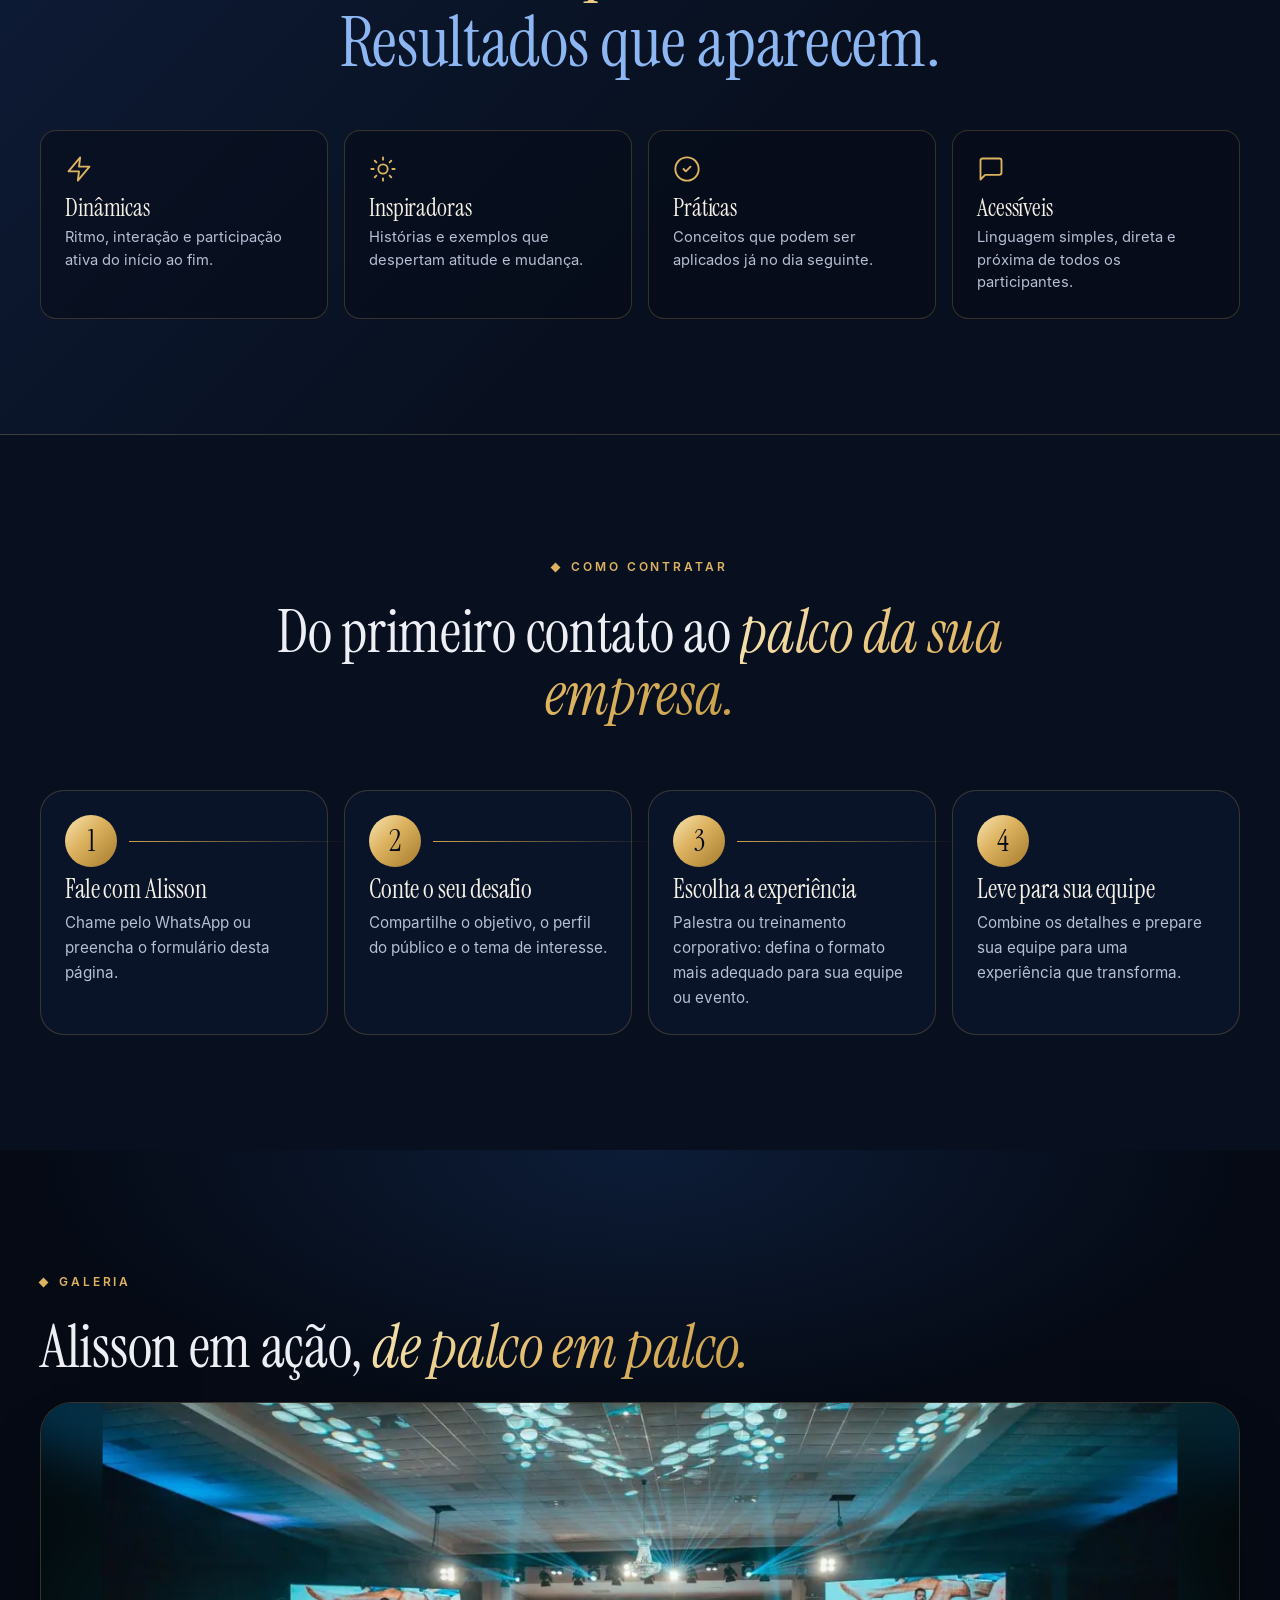
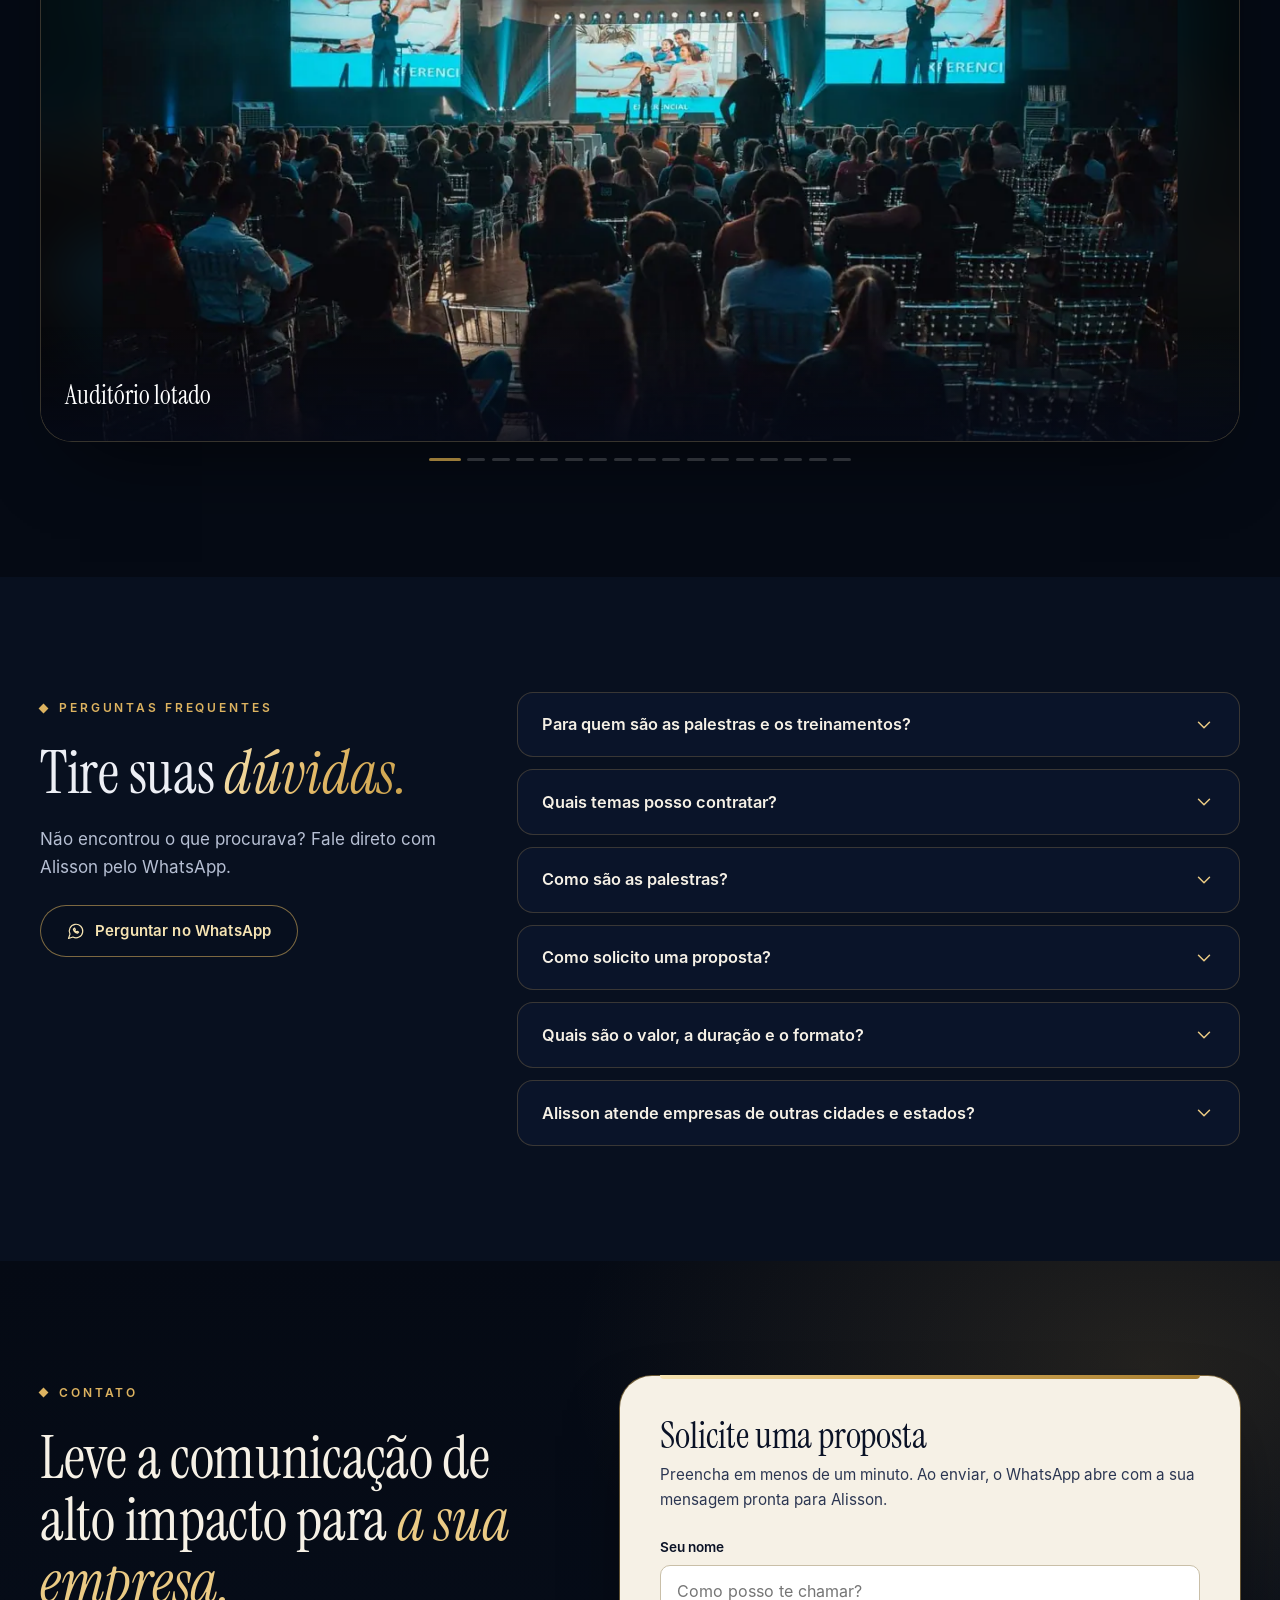
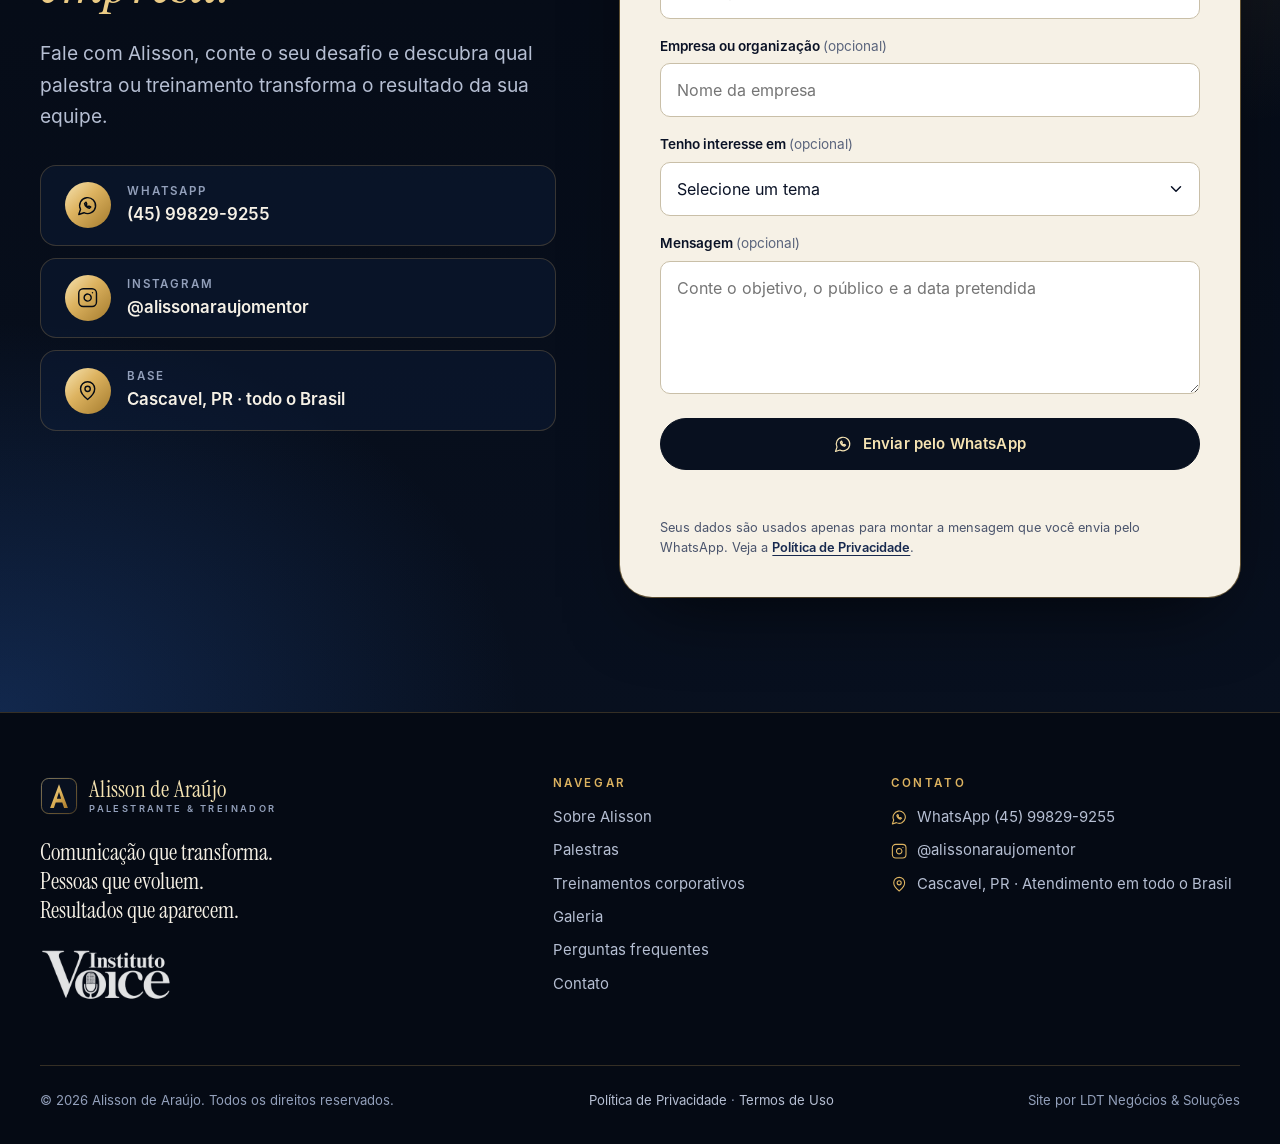
==== commit f5f63b64: "Atualiza site" ====
--- a/index.html
+++ b/index.html
@@ -26,7 +26,7 @@
   <link rel="preload" href="/assets/fonts/instrument-serif-400.woff" as="font" type="font/woff" crossorigin>
   <link rel="preload" href="/assets/fonts/inter-400.woff" as="font" type="font/woff" crossorigin>
   <link rel="preload" as="image" href="/assets/img/hero-1-800.webp" imagesrcset="/assets/img/hero-1-480.webp 480w, /assets/img/hero-1-800.webp 800w, /assets/img/hero-1-1000.webp 1000w" imagesizes="(min-width: 960px) 480px, 100vw" fetchpriority="high">
-  <link rel="stylesheet" href="/assets/css/styles.css?v=5">
+  <link rel="stylesheet" href="/assets/css/styles.css?v=6">
   <script type="application/ld+json">{"@context":"https://schema.org","@graph":[{"@type":"WebSite","@id":"/#website","url":"/","name":"Alisson de Araújo","inLanguage":"pt-BR","publisher":{"@id":"/#person"}},{"@type":"Person","@id":"/#person","name":"Alisson de Araújo","jobTitle":"Palestrante, especialista em Oratória e treinador comportamental","description":"Empresário, palestrante e professor especialista em Comunicação e Oratória, com mais de 20 anos de experiência no desenvolvimento de pessoas e profissionais.","url":"/","image":"/assets/img/og.jpg","telephone":"+5545998299255","sameAs":["https://www.instagram.com/alissonaraujomentor/"],"address":{"@type":"PostalAddress","addressLocality":"Cascavel","addressRegion":"PR","addressCountry":"BR"},"worksFor":{"@type":"EducationalOrganization","name":"Instituto Voice – Escola de Oratória"},"knowsAbout":["Oratória","Comunicação","Liderança","Comunicação assertiva","Inteligência emocional","Alta performance","Persuasão","Atendimento ao cliente"]},{"@type":"ProfessionalService","@id":"/#service","name":"Alisson de Araújo — Palestras e Treinamentos Corporativos","url":"/","image":"/assets/img/og.jpg","telephone":"+5545998299255","address":{"@type":"PostalAddress","addressLocality":"Cascavel","addressRegion":"PR","addressCountry":"BR"},"areaServed":{"@type":"Country","name":"Brasil"},"founder":{"@id":"/#person"},"sameAs":["https://www.instagram.com/alissonaraujomentor/"],"hasOfferCatalog":{"@type":"OfferCatalog","name":"Palestras e treinamentos corporativos","itemListElement":[{"@type":"Offer","itemOffered":{"@type":"Service","name":"O Poder da Comunicação","description":"Como desenvolver uma comunicação que conecta, influencia e transforma."}},{"@type":"Offer","itemOffered":{"@type":"Service","name":"Comunicação que Vende","description":"O poder da comunicação persuasiva para potencializar resultados comerciais."}},{"@type":"Offer","itemOffered":{"@type":"Service","name":"Comunicação que Lidera","description":"A comunicação como ferramenta de influência, engajamento e resultados."}},{"@type":"Offer","itemOffered":{"@type":"Service","name":"Comunicação Assertiva e Não Violenta","description":"Como se posicionar com firmeza, respeito e inteligência emocional."}},{"@type":"Offer","itemOffered":{"@type":"Service","name":"O Poder da Persuasão","description":"Como influenciar pessoas, conquistar confiança e gerar conexões."}},{"@type":"Offer","itemOffered":{"@type":"Service","name":"Excelência na Comunicação e no Atendimento","description":"Como transformar atendimento em experiência e clientes em fãs."}},{"@type":"Offer","itemOffered":{"@type":"Service","name":"O Poder da Oratória e da Comunicação de Alto Impacto","description":"Como falar com segurança, conquistar plateias e transmitir autoridade."}},{"@type":"Offer","itemOffered":{"@type":"Service","name":"O Poder da Atitude","description":"Protagonismo, comprometimento e excelência na construção de resultados."}},{"@type":"Offer","itemOffered":{"@type":"Service","name":"Treinamento corporativo: Liderança e Gestão","description":"Desenvolvimento de competências para gestores e líderes que precisam orientar pessoas, organizar rotinas e conduzir equipes com clareza e eficiência."}},{"@type":"Offer","itemOffered":{"@type":"Service","name":"Treinamento corporativo: Desenvolvimento Humano","description":"Fortalecimento de competências emocionais e relacionais para melhorar a convivência, a comunicação e o desenvolvimento dos colaboradores."}},{"@type":"Offer","itemOffered":{"@type":"Service","name":"Treinamento corporativo: Performance","description":"Desenvolvimento de práticas e atitudes voltadas à produtividade e à melhoria do desempenho individual e coletivo."}}]}},{"@type":"FAQPage","@id":"/#faq","mainEntity":[{"@type":"Question","name":"Para quem são as palestras e os treinamentos?","acceptedAnswer":{"@type":"Answer","text":"Para empresas, equipes, gestores, coordenadores, empresários, profissionais e empreendedores que querem desenvolver comunicação, liderança e performance. Os temas vão de atendimento e vendas a liderança, oratória e inteligência emocional."}},{"@type":"Question","name":"Quais temas posso contratar?","acceptedAnswer":{"@type":"Answer","text":"São oito palestras (comunicação, vendas, liderança, comunicação assertiva e não violenta, persuasão, atendimento, oratória e atitude) e três pilares de treinamentos corporativos: Liderança e Gestão, Desenvolvimento Humano e Performance. Os detalhes estão nas seções acima."}},{"@type":"Question","name":"Como são as palestras?","acceptedAnswer":{"@type":"Answer","text":"São experiências dinâmicas, inspiradoras e práticas, com linguagem acessível, exemplos, histórias e interação com os participantes, para facilitar a aplicação dos conceitos na realidade profissional e pessoal do público."}},{"@type":"Question","name":"Como solicito uma proposta?","acceptedAnswer":{"@type":"Answer","text":"Pelo WhatsApp (45) 99829-9255 ou pelo formulário desta página. Conte o tema de interesse, o perfil do público e o objetivo, e Alisson continua a conversa por lá."}},{"@type":"Question","name":"Quais são o valor, a duração e o formato?","acceptedAnswer":{"@type":"Answer","text":"Esses detalhes são tratados diretamente com Alisson, no atendimento. Chame no WhatsApp e informe o tema, o público e a data pretendida."}},{"@type":"Question","name":"Alisson atende empresas de outras cidades e estados?","acceptedAnswer":{"@type":"Answer","text":"Alisson é de Cascavel (PR) e já realizou eventos em 23 estados brasileiros e em 3 países. Para saber sobre agenda e disponibilidade na sua região, fale pelo WhatsApp."}}]}]}</script>
   <noscript><link rel="stylesheet" href="/assets/css/noscript.css"></noscript>
 </head>
@@ -289,14 +289,34 @@
     <div class="gslider" data-gslider role="region" aria-roledescription="carrossel" aria-label="Galeria de fotos, troca automaticamente">
       <div class="gslider__stage">
         <figure class="gslide is-active" aria-hidden="false"><img class="gslide__bg" src="/assets/img/g-auditorio-640.webp" alt="" aria-hidden="true" width="640" height="403" loading="lazy" decoding="async"><img class="gslide__img" src="/assets/img/g-auditorio-1200.webp" srcset="/assets/img/g-auditorio-640.webp 640w, /assets/img/g-auditorio-1200.webp 1200w" sizes="(min-width: 1200px) 1100px, 94vw" width="1200" height="755" decoding="async" alt="Palestra de Alisson em auditório com telões e iluminação de palco, diante de uma grande plateia"><figcaption class="gslide__cap">Auditório lotado</figcaption></figure>
+        <figure class="gslide" aria-hidden="true"><img class="gslide__bg" src="/assets/img/g-palco-plateia-640.webp" alt="" aria-hidden="true" width="640" height="606" loading="lazy" decoding="async"><img class="gslide__img" src="/assets/img/g-palco-plateia-1400.webp" srcset="/assets/img/g-palco-plateia-640.webp 640w, /assets/img/g-palco-plateia-1400.webp 1400w" sizes="(min-width: 1200px) 1100px, 94vw" width="1400" height="1326" loading="lazy" decoding="async" alt="Alisson de braços abertos no palco, com a plateia de braços erguidos atrás dele"><figcaption class="gslide__cap">Energia com a plateia</figcaption></figure>
         <figure class="gslide" aria-hidden="true"><img class="gslide__bg" src="/assets/img/g-plateia-640.webp" alt="" aria-hidden="true" width="640" height="800" loading="lazy" decoding="async"><img class="gslide__img" src="/assets/img/g-plateia-1115.webp" srcset="/assets/img/g-plateia-640.webp 640w, /assets/img/g-plateia-1115.webp 1115w" sizes="(min-width: 1200px) 1100px, 94vw" width="1115" height="1394" loading="lazy" decoding="async" alt="Plateia de braços erguidos em um auditório ao final de uma palestra"><figcaption class="gslide__cap">Plateia em movimento</figcaption></figure>
+        <figure class="gslide" aria-hidden="true"><img class="gslide__bg" src="/assets/img/g-sala-palestra-640.webp" alt="" aria-hidden="true" width="640" height="480" loading="lazy" decoding="async"><img class="gslide__img" src="/assets/img/g-sala-palestra-1400.webp" srcset="/assets/img/g-sala-palestra-640.webp 640w, /assets/img/g-sala-palestra-1400.webp 1400w" sizes="(min-width: 1200px) 1100px, 94vw" width="1400" height="1050" loading="lazy" decoding="async" alt="Alisson palestrando em uma sala diante de uma plateia sentada, com o tema O Poder da Comunicação projetado no telão"><figcaption class="gslide__cap">O Poder da Comunicação</figcaption></figure>
         <figure class="gslide" aria-hidden="true"><img class="gslide__bg" src="/assets/img/g-certificados-640.webp" alt="" aria-hidden="true" width="640" height="708" loading="lazy" decoding="async"><img class="gslide__img" src="/assets/img/g-certificados-1200.webp" srcset="/assets/img/g-certificados-640.webp 640w, /assets/img/g-certificados-1200.webp 1200w" sizes="(min-width: 1200px) 1100px, 94vw" width="1200" height="1327" loading="lazy" decoding="async" alt="Turma exibindo certificados ao lado de Alisson e da equipe"><figcaption class="gslide__cap">Turma certificada</figcaption></figure>
+        <figure class="gslide" aria-hidden="true"><img class="gslide__bg" src="/assets/img/g-palco-turma-640.webp" alt="" aria-hidden="true" width="640" height="426" loading="lazy" decoding="async"><img class="gslide__img" src="/assets/img/g-palco-turma-1400.webp" srcset="/assets/img/g-palco-turma-640.webp 640w, /assets/img/g-palco-turma-1400.webp 1400w" sizes="(min-width: 1200px) 1100px, 94vw" width="1400" height="933" loading="lazy" decoding="async" alt="Turma reunida no palco com os punhos erguidos, com Alisson sentado ao centro segurando o microfone"><figcaption class="gslide__cap">Turma no palco</figcaption></figure>
         <figure class="gslide" aria-hidden="true"><img class="gslide__bg" src="/assets/img/g-treinamento-640.webp" alt="" aria-hidden="true" width="640" height="971" loading="lazy" decoding="async"><img class="gslide__img" src="/assets/img/g-treinamento-900.webp" srcset="/assets/img/g-treinamento-640.webp 640w, /assets/img/g-treinamento-900.webp 900w" sizes="(min-width: 1200px) 1100px, 94vw" width="900" height="1365" loading="lazy" decoding="async" alt="Equipe de uma empresa reunida após treinamento, com bolinhas coloridas de uma dinâmica no chão"><figcaption class="gslide__cap">Treinamento corporativo</figcaption></figure>
+        <figure class="gslide" aria-hidden="true"><img class="gslide__bg" src="/assets/img/g-luzes-palco-640.webp" alt="" aria-hidden="true" width="640" height="427" loading="lazy" decoding="async"><img class="gslide__img" src="/assets/img/g-luzes-palco-1400.webp" srcset="/assets/img/g-luzes-palco-640.webp 640w, /assets/img/g-luzes-palco-1400.webp 1400w" sizes="(min-width: 1200px) 1100px, 94vw" width="1400" height="933" loading="lazy" decoding="async" alt="Alisson e outro palestrante no palco, com a plateia ao fundo erguendo as luzes dos celulares"><figcaption class="gslide__cap">Palco e plateia iluminada</figcaption></figure>
         <figure class="gslide" aria-hidden="true"><img class="gslide__bg" src="/assets/img/g-equipe-esportiva-640.webp" alt="" aria-hidden="true" width="640" height="1138" loading="lazy" decoding="async"><img class="gslide__img" src="/assets/img/g-equipe-esportiva-900.webp" srcset="/assets/img/g-equipe-esportiva-640.webp 640w, /assets/img/g-equipe-esportiva-900.webp 900w" sizes="(min-width: 1200px) 1100px, 94vw" width="900" height="1600" loading="lazy" decoding="async" alt="Alisson com uma equipe esportiva feminina após palestra"><figcaption class="gslide__cap">Equipe esportiva</figcaption></figure>
+        <figure class="gslide" aria-hidden="true"><img class="gslide__bg" src="/assets/img/g-sala-turma-640.webp" alt="" aria-hidden="true" width="640" height="295" loading="lazy" decoding="async"><img class="gslide__img" src="/assets/img/g-sala-turma-1400.webp" srcset="/assets/img/g-sala-turma-640.webp 640w, /assets/img/g-sala-turma-1400.webp 1400w" sizes="(min-width: 1200px) 1100px, 94vw" width="1400" height="646" loading="lazy" decoding="async" alt="Turma de braços erguidos em um auditório com poltronas vermelhas, com Alisson na frente"><figcaption class="gslide__cap">Turma em sala</figcaption></figure>
         <figure class="gslide" aria-hidden="true"><img class="gslide__bg" src="/assets/img/g-turma-640.webp" alt="" aria-hidden="true" width="640" height="1138" loading="lazy" decoding="async"><img class="gslide__img" src="/assets/img/g-turma-900.webp" srcset="/assets/img/g-turma-640.webp 640w, /assets/img/g-turma-900.webp 900w" sizes="(min-width: 1200px) 1100px, 94vw" width="900" height="1600" loading="lazy" decoding="async" alt="Participantes acenando ao lado de Alisson ao final de um treinamento em sala"><figcaption class="gslide__cap">Conexão com a turma</figcaption></figure>
+        <figure class="gslide" aria-hidden="true"><img class="gslide__bg" src="/assets/img/g-teatro-640.webp" alt="" aria-hidden="true" width="640" height="480" loading="lazy" decoding="async"><img class="gslide__img" src="/assets/img/g-teatro-1400.webp" srcset="/assets/img/g-teatro-640.webp 640w, /assets/img/g-teatro-1400.webp 1400w" sizes="(min-width: 1200px) 1100px, 94vw" width="1400" height="1050" loading="lazy" decoding="async" alt="Plateia sorrindo e animada em um teatro com poltronas vermelhas, com livros nas mãos"><figcaption class="gslide__cap">Plateia sorrindo</figcaption></figure>
         <figure class="gslide" aria-hidden="true"><img class="gslide__bg" src="/assets/img/g-selfie-640.webp" alt="" aria-hidden="true" width="640" height="283" loading="lazy" decoding="async"><img class="gslide__img" src="/assets/img/g-selfie-1080.webp" srcset="/assets/img/g-selfie-640.webp 640w, /assets/img/g-selfie-1080.webp 1080w" sizes="(min-width: 1200px) 1100px, 94vw" width="1080" height="478" loading="lazy" decoding="async" alt="Selfie em um palco de evento, com a plateia de braços erguidos ao fundo"><figcaption class="gslide__cap">Bastidores do palco</figcaption></figure>
+        <figure class="gslide" aria-hidden="true"><img class="gslide__bg" src="/assets/img/g-sala-azul-563.webp" alt="" aria-hidden="true" width="563" height="1000" loading="lazy" decoding="async"><img class="gslide__img" src="/assets/img/g-sala-azul-788.webp" srcset="/assets/img/g-sala-azul-563.webp 563w, /assets/img/g-sala-azul-788.webp 788w" sizes="(min-width: 1200px) 1100px, 94vw" width="788" height="1400" loading="lazy" decoding="async" alt="Alisson de braços abertos, ajoelhado diante de uma turma sorridente em uma sala azul"><figcaption class="gslide__cap">Treinamento ao vivo</figcaption></figure>
+        <figure class="gslide" aria-hidden="true"><img class="gslide__bg" src="/assets/img/g-luzes-celular-640.webp" alt="" aria-hidden="true" width="640" height="640" loading="lazy" decoding="async"><img class="gslide__img" src="/assets/img/g-luzes-celular-1000.webp" srcset="/assets/img/g-luzes-celular-640.webp 640w, /assets/img/g-luzes-celular-1000.webp 1000w" sizes="(min-width: 1200px) 1100px, 94vw" width="1000" height="1000" loading="lazy" decoding="async" alt="Alisson de braços abertos sorrindo, com a plateia ao fundo iluminada por luzes de celular"><figcaption class="gslide__cap">Luzes de celular</figcaption></figure>
+        <figure class="gslide" aria-hidden="true"><img class="gslide__bg" src="/assets/img/g-palco-turma-2-640.webp" alt="" aria-hidden="true" width="640" height="426" loading="lazy" decoding="async"><img class="gslide__img" src="/assets/img/g-palco-turma-2-1400.webp" srcset="/assets/img/g-palco-turma-2-640.webp 640w, /assets/img/g-palco-turma-2-1400.webp 1400w" sizes="(min-width: 1200px) 1100px, 94vw" width="1400" height="933" loading="lazy" decoding="async" alt="Turma reunida no palco com os punhos erguidos ao final do evento"><figcaption class="gslide__cap">Conexão no palco</figcaption></figure>
+        <figure class="gslide" aria-hidden="true"><img class="gslide__bg" src="/assets/img/g-plateia-vermelha-640.webp" alt="" aria-hidden="true" width="640" height="359" loading="lazy" decoding="async"><img class="gslide__img" src="/assets/img/g-plateia-vermelha-1080.webp" srcset="/assets/img/g-plateia-vermelha-640.webp 640w, /assets/img/g-plateia-vermelha-1080.webp 1080w" sizes="(min-width: 1200px) 1100px, 94vw" width="1080" height="605" loading="lazy" decoding="async" alt="Plateia com as mãos erguidas em um auditório com poltronas vermelhas, ao lado de Alisson"><figcaption class="gslide__cap">Mãos ao alto</figcaption></figure>
       </div>
       <div class="gslider__dots" aria-hidden="true">
+        <span class="gdot"></span>
+        <span class="gdot"></span>
+        <span class="gdot"></span>
+        <span class="gdot"></span>
+        <span class="gdot"></span>
+        <span class="gdot"></span>
+        <span class="gdot"></span>
+        <span class="gdot"></span>
+        <span class="gdot"></span>
+        <span class="gdot"></span>
         <span class="gdot"></span>
         <span class="gdot"></span>
         <span class="gdot"></span>
@@ -406,7 +426,7 @@
   </div>
 </footer>
 <a class="fab" href="https://wa.me/5545998299255?text=Ol%C3%A1%2C%20Alisson%21%20Vim%20pelo%20seu%20site%20e%20gostaria%20de%20falar%20sobre%20palestras%20e%20treinamentos%20para%20minha%20empresa." target="_blank" rel="noopener" aria-label="Falar com Alisson no WhatsApp"><svg class="i" aria-hidden="true" focusable="false"><use href="#i-msg"/></svg><span>WhatsApp</span></a>
-<script src="/assets/js/config.js?v=5"></script>
-<script src="/assets/js/main.js?v=5" defer></script>
+<script src="/assets/js/config.js?v=6"></script>
+<script src="/assets/js/main.js?v=6" defer></script>
 </body>
 </html>
--- a/assets/css/styles.css
+++ b/assets/css/styles.css
@@ -549,7 +549,7 @@
 .gslide.is-active .gslide__img { animation: gzoom 6s ease-out forwards; }
 @keyframes gzoom { from { transform: scale(1); } to { transform: scale(1.06); } }
 .gslide__cap { position: absolute; left: 0; right: 0; bottom: 0; padding: 3rem var(--s-5) var(--s-5); font-family: var(--font-display); font-size: clamp(1.15rem, 2.4vw, 1.6rem); color: #fff; background: linear-gradient(to top, rgba(5, 10, 24, .82), transparent); }
-.gslider__dots { display: flex; justify-content: center; gap: .5rem; margin-top: var(--s-4); }
-.gdot { width: 28px; height: 3px; border-radius: 2px; background: rgba(255, 255, 255, .22); transition: background .4s, width .4s; }
-.gdot.is-active { width: 44px; background: var(--gold-500); }
+.gslider__dots { display: flex; flex-wrap: wrap; justify-content: center; gap: .4rem; margin-top: var(--s-4); }
+.gdot { width: 18px; height: 3px; border-radius: 2px; background: rgba(255, 255, 255, .22); transition: background .4s, width .4s; }
+.gdot.is-active { width: 32px; background: var(--gold-500); }
 @media (prefers-reduced-motion: reduce) { .gslide { transition: none; } .gslide.is-active .gslide__img { animation: none; } }
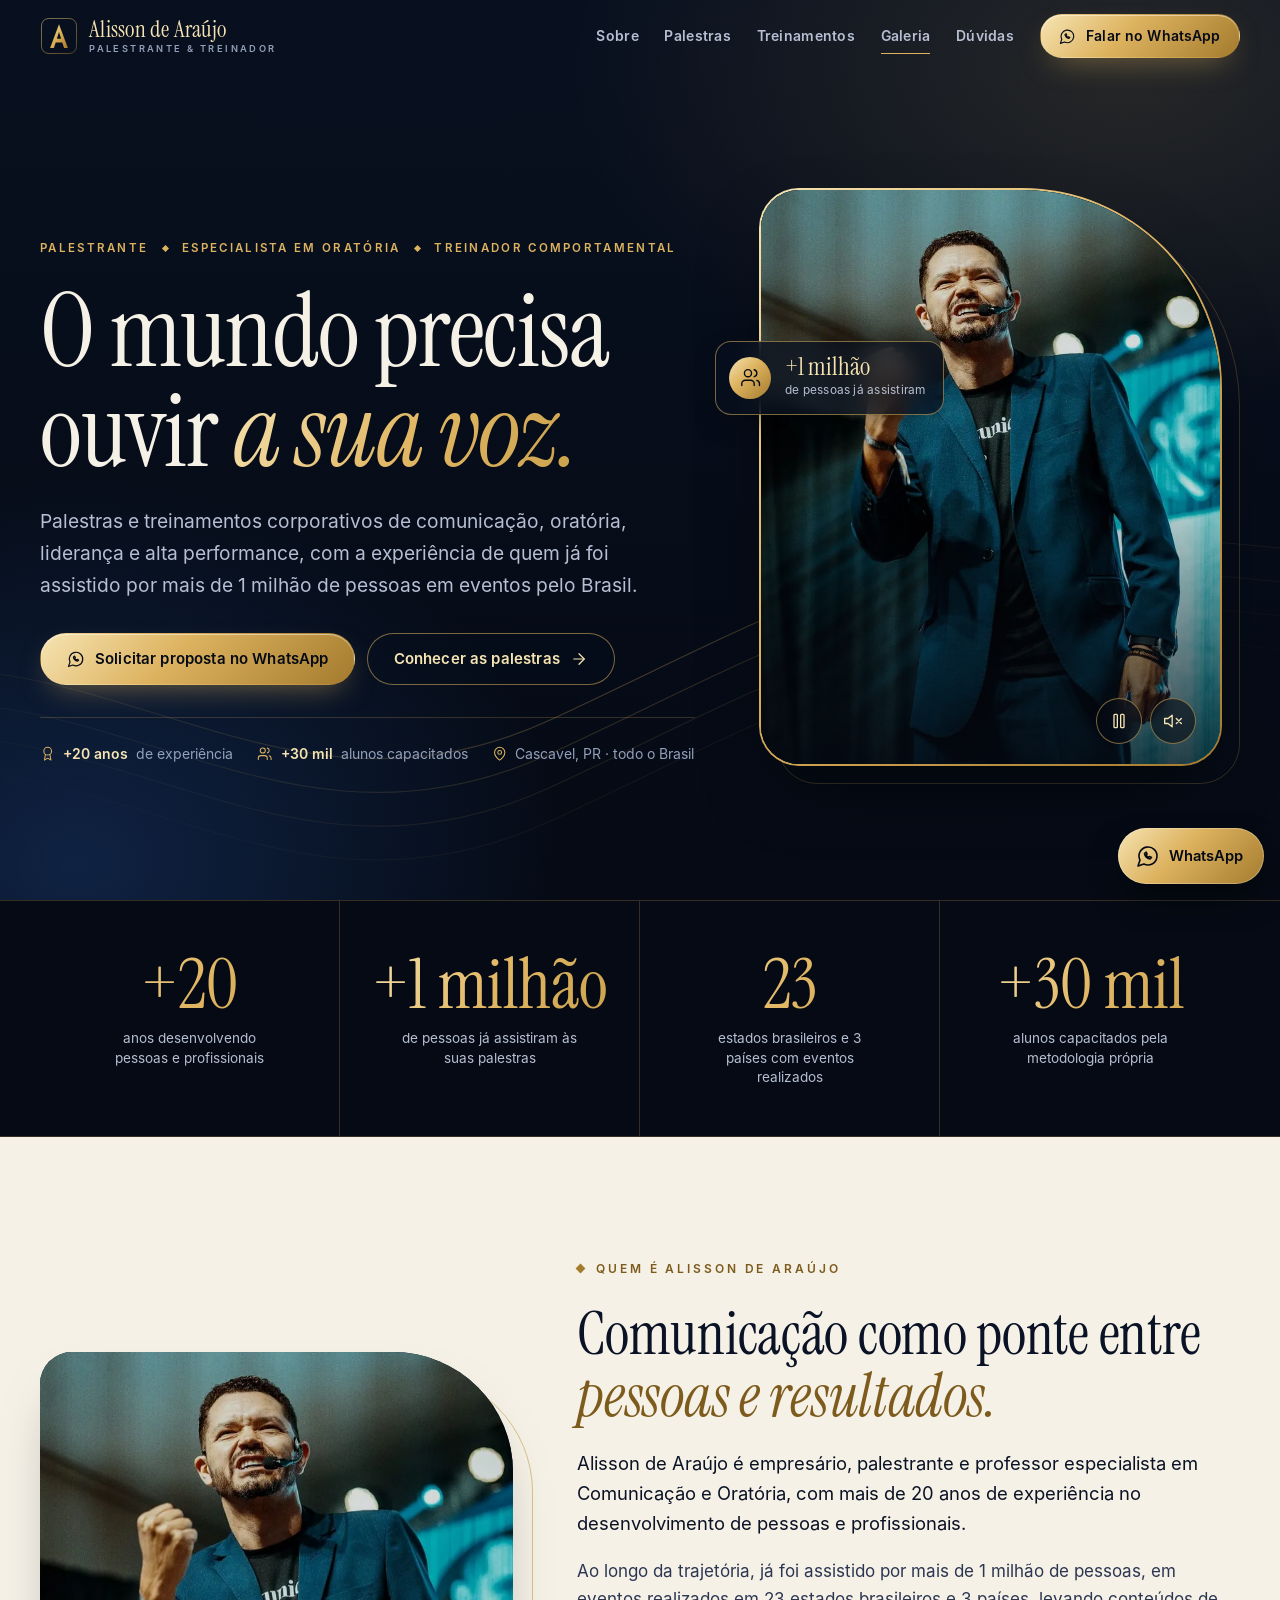
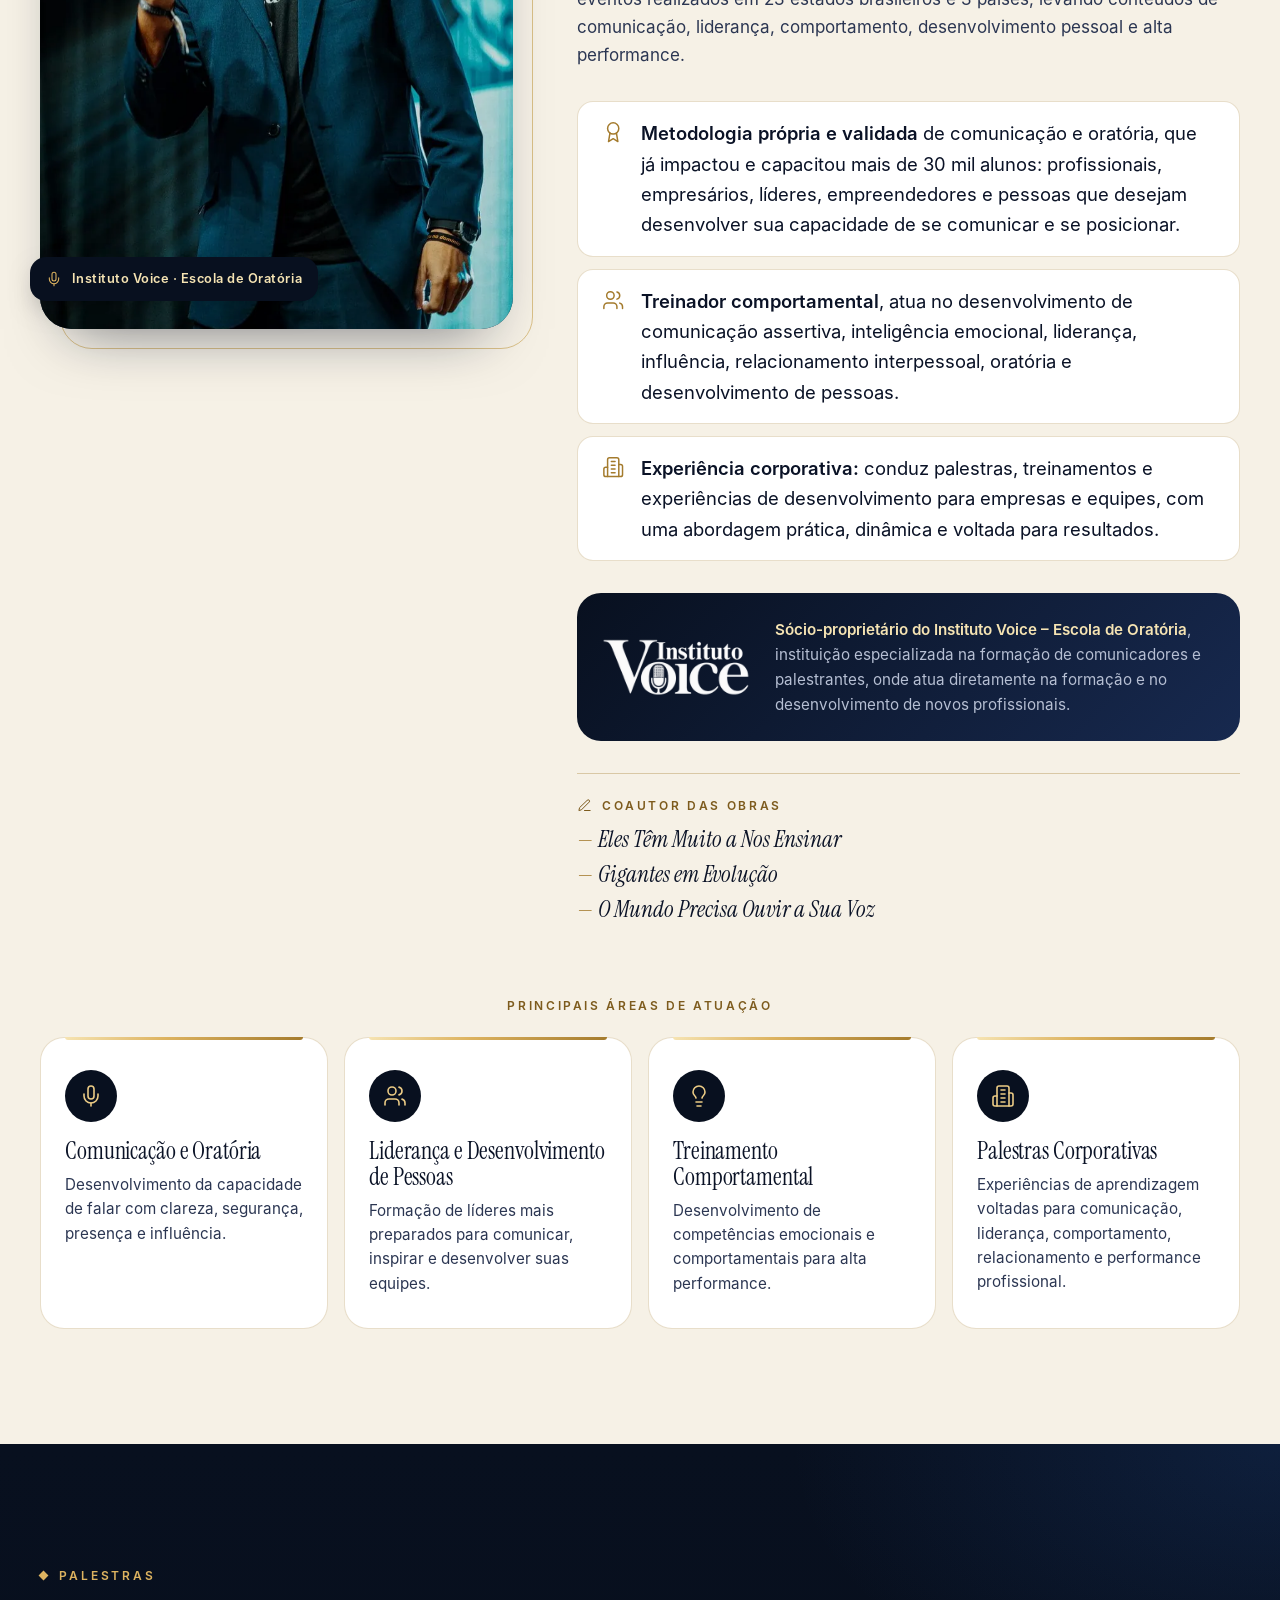
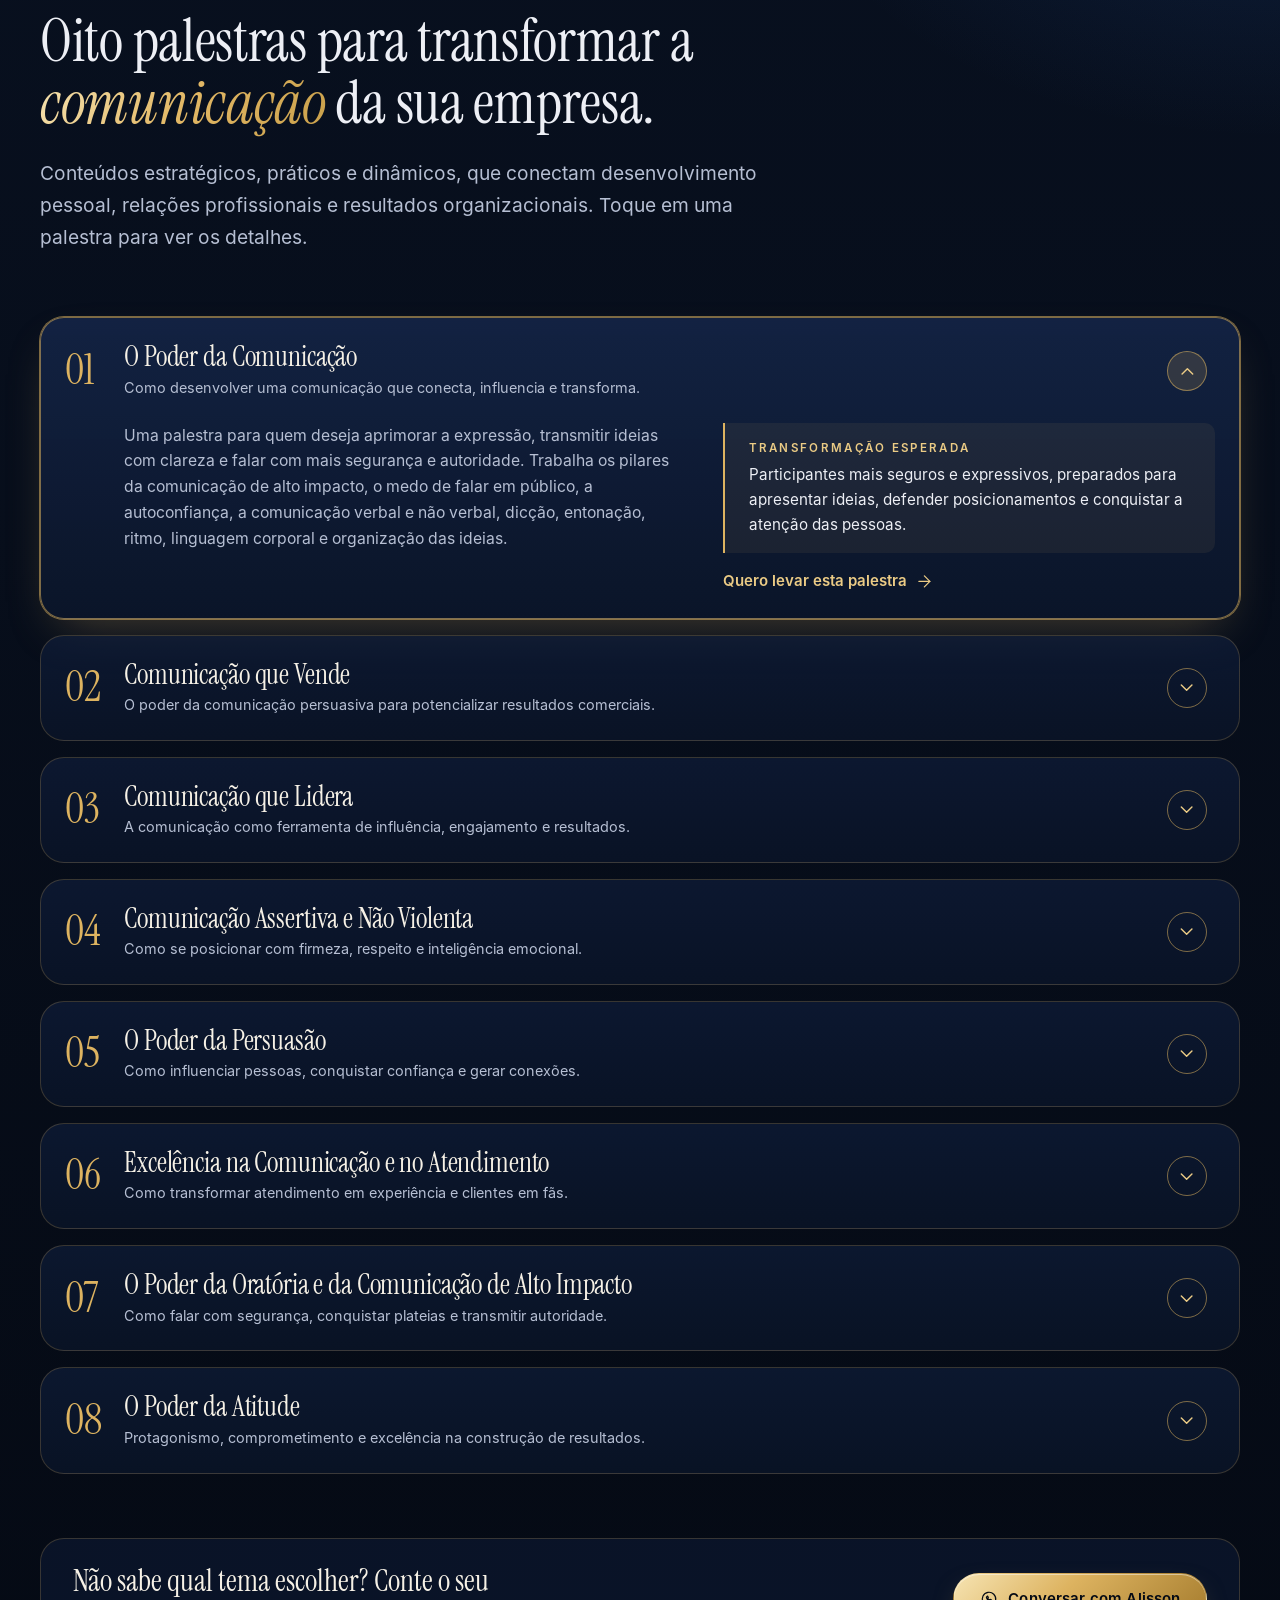
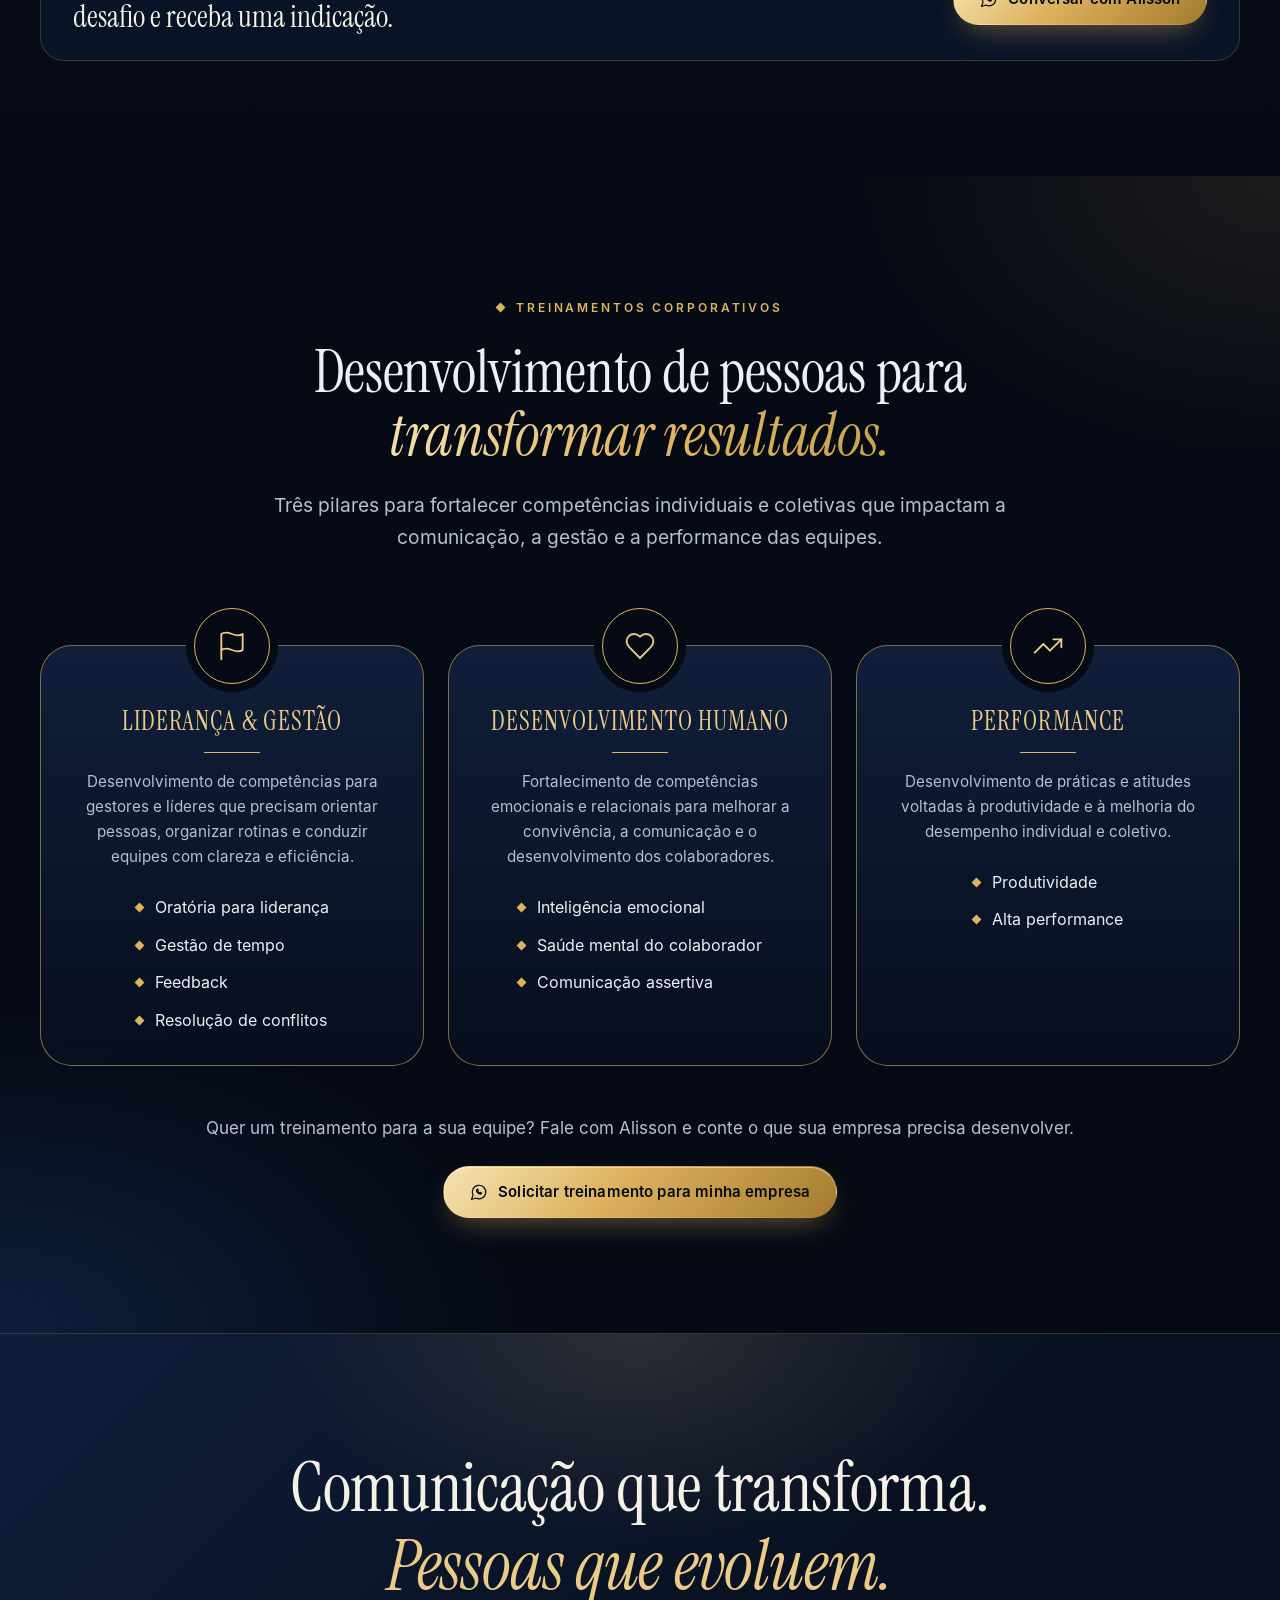
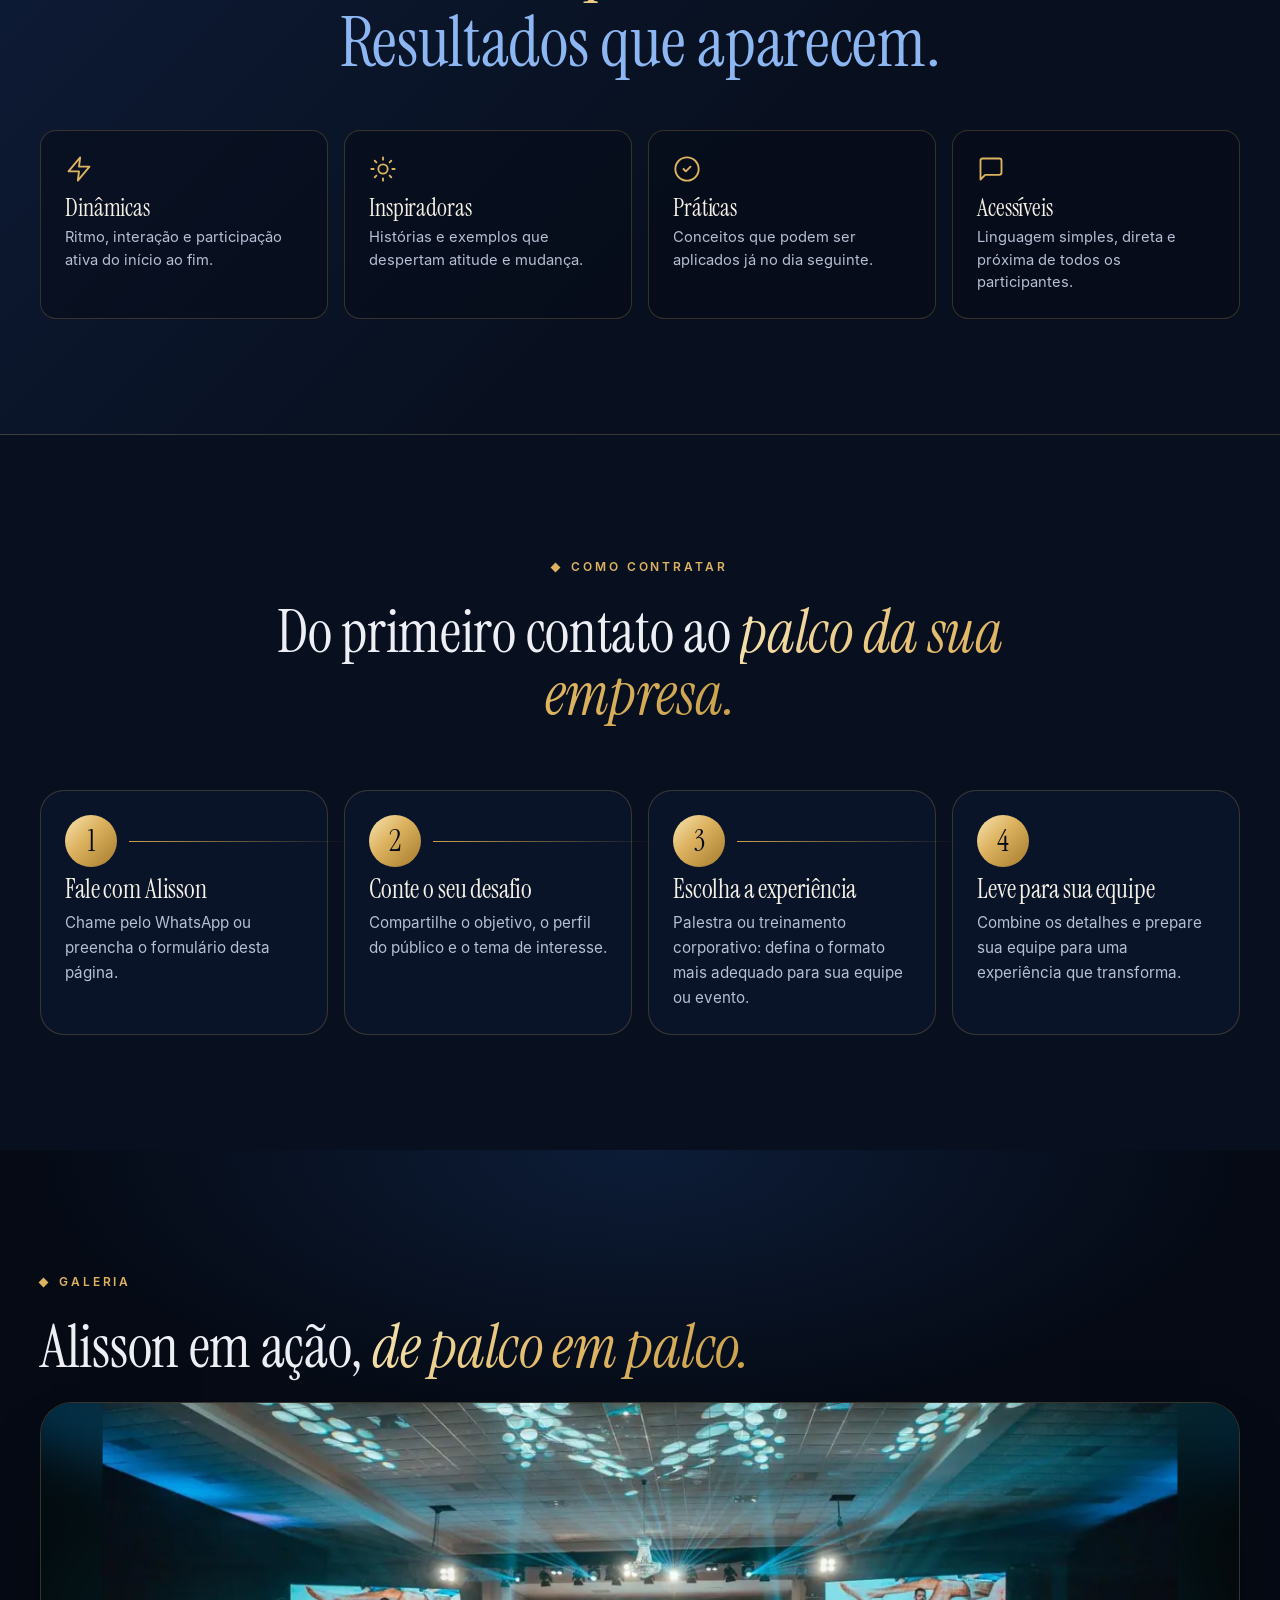
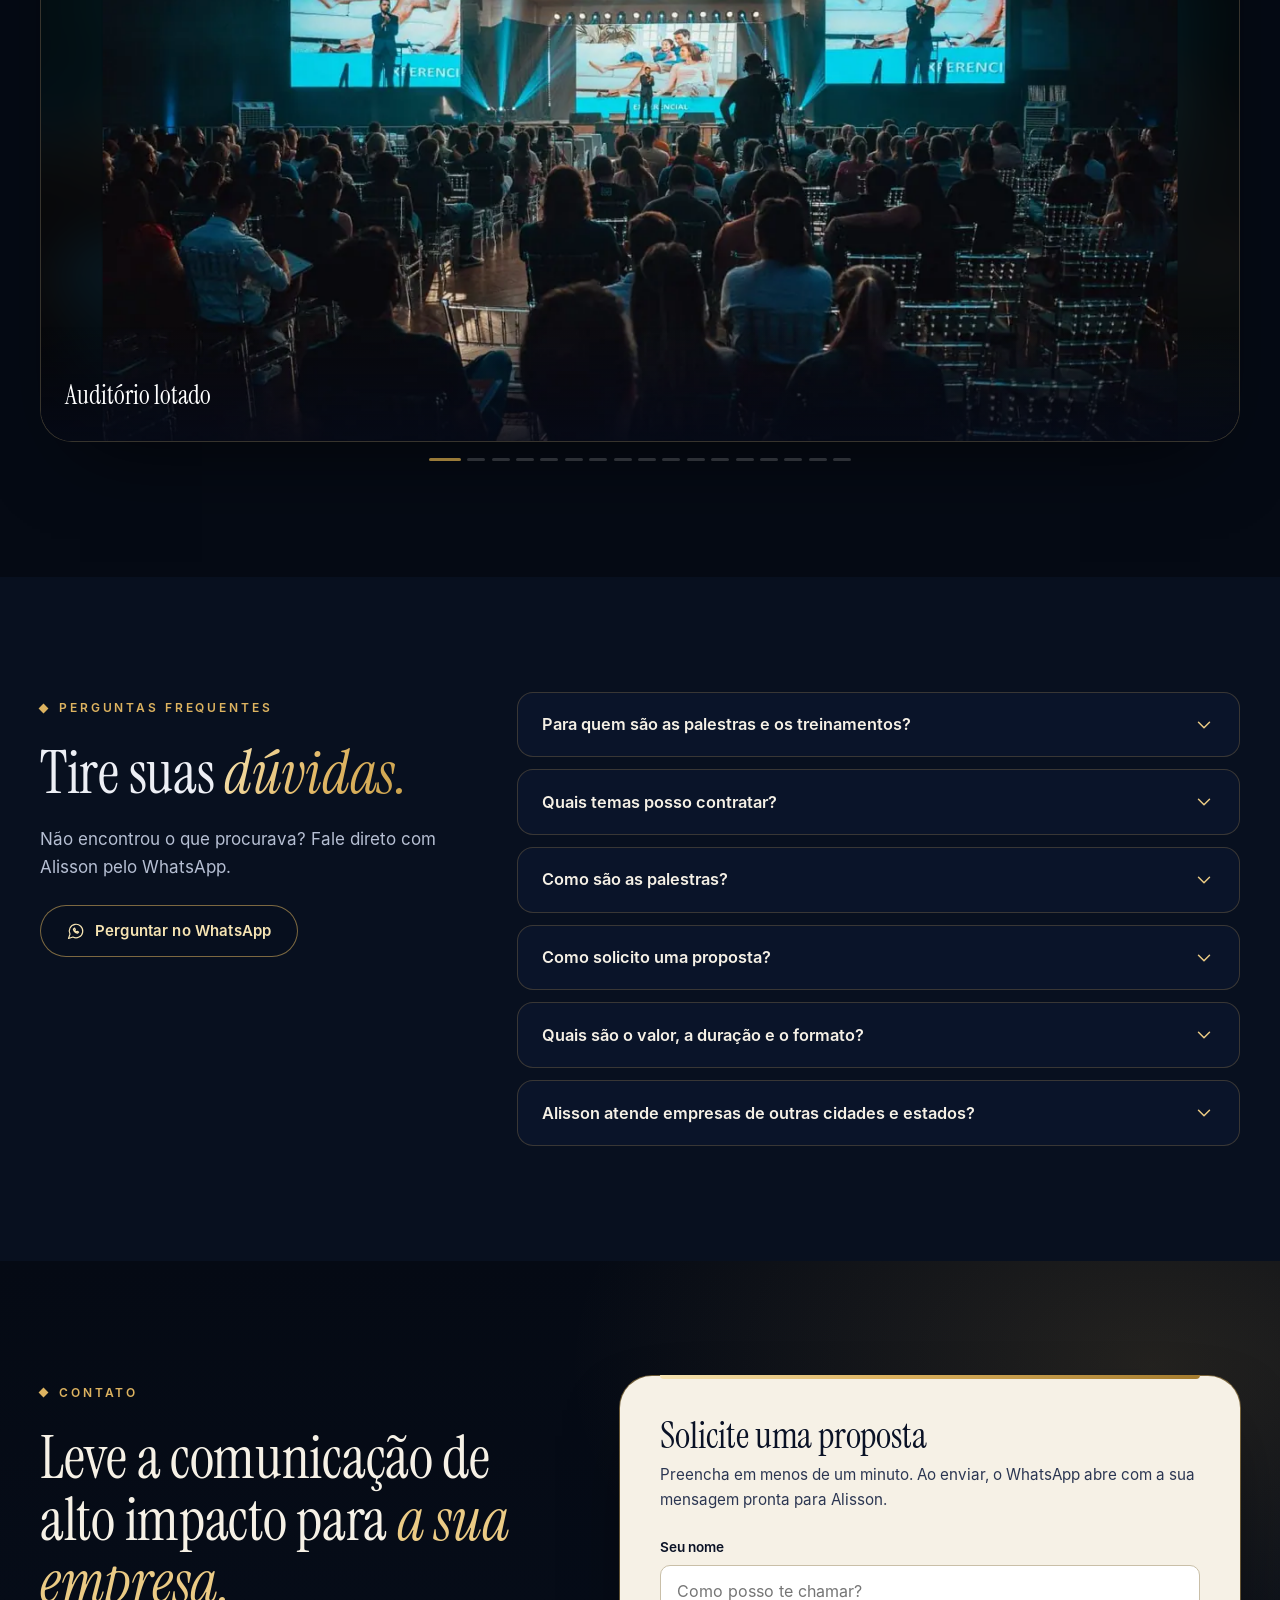
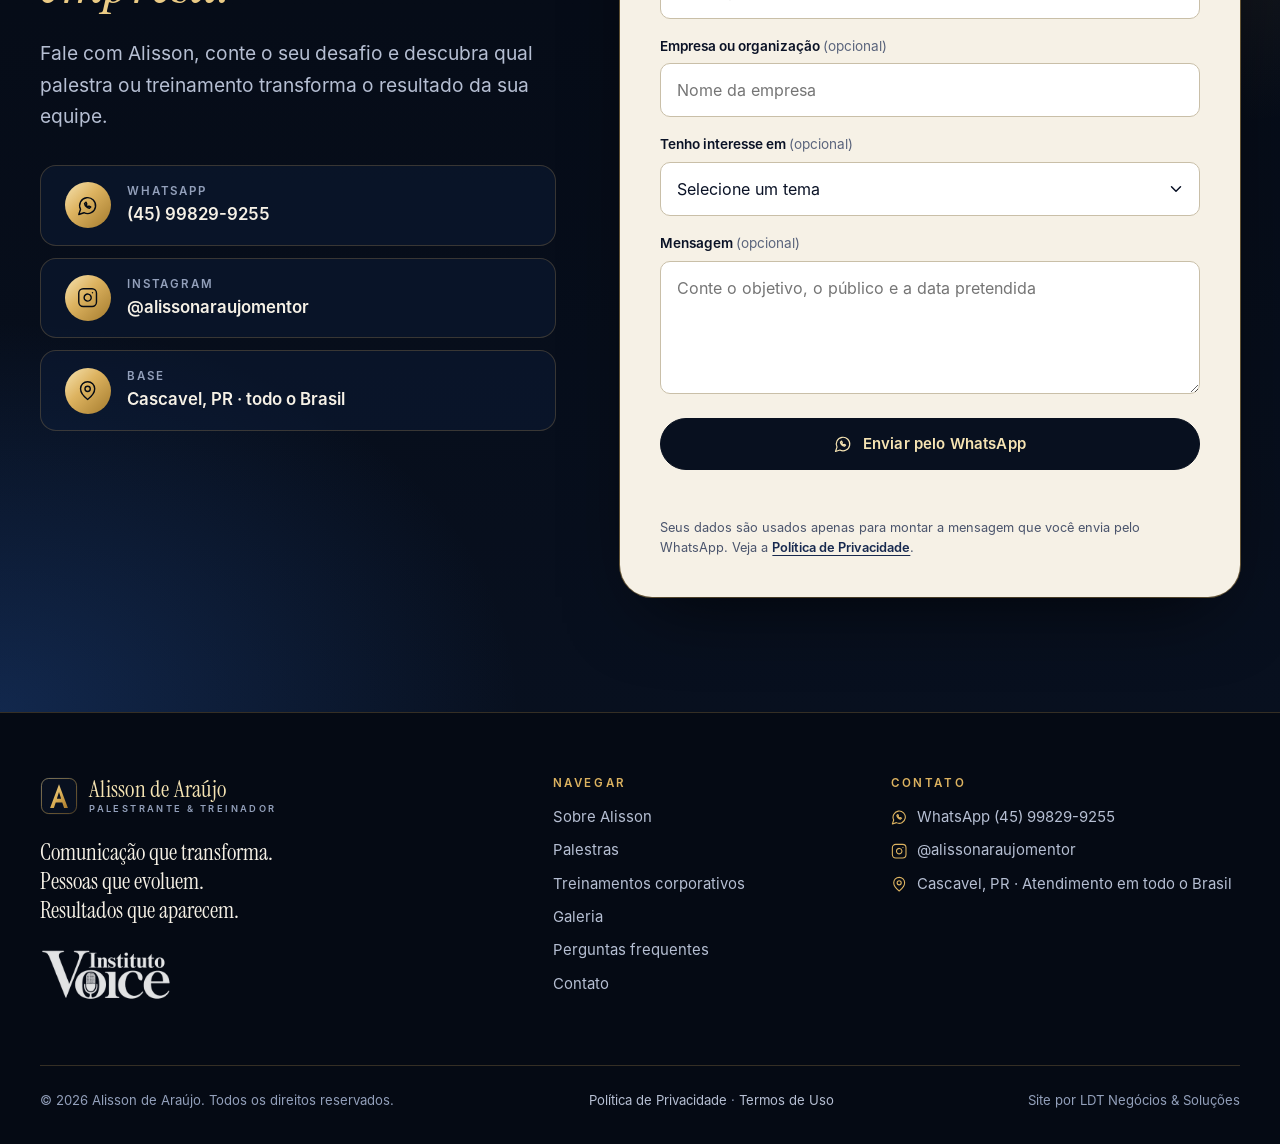
==== commit b92b8e35: "Atualiza site" ====
--- a/index.html
+++ b/index.html
@@ -26,7 +26,7 @@
   <link rel="preload" href="/assets/fonts/instrument-serif-400.woff" as="font" type="font/woff" crossorigin>
   <link rel="preload" href="/assets/fonts/inter-400.woff" as="font" type="font/woff" crossorigin>
   <link rel="preload" as="image" href="/assets/img/hero-1-800.webp" imagesrcset="/assets/img/hero-1-480.webp 480w, /assets/img/hero-1-800.webp 800w, /assets/img/hero-1-1000.webp 1000w" imagesizes="(min-width: 960px) 480px, 100vw" fetchpriority="high">
-  <link rel="stylesheet" href="/assets/css/styles.css?v=6">
+  <link rel="stylesheet" href="/assets/css/styles.css?v=9">
   <script type="application/ld+json">{"@context":"https://schema.org","@graph":[{"@type":"WebSite","@id":"/#website","url":"/","name":"Alisson de Araújo","inLanguage":"pt-BR","publisher":{"@id":"/#person"}},{"@type":"Person","@id":"/#person","name":"Alisson de Araújo","jobTitle":"Palestrante, especialista em Oratória e treinador comportamental","description":"Empresário, palestrante e professor especialista em Comunicação e Oratória, com mais de 20 anos de experiência no desenvolvimento de pessoas e profissionais.","url":"/","image":"/assets/img/og.jpg","telephone":"+5545998299255","sameAs":["https://www.instagram.com/alissonaraujomentor/"],"address":{"@type":"PostalAddress","addressLocality":"Cascavel","addressRegion":"PR","addressCountry":"BR"},"worksFor":{"@type":"EducationalOrganization","name":"Instituto Voice – Escola de Oratória"},"knowsAbout":["Oratória","Comunicação","Liderança","Comunicação assertiva","Inteligência emocional","Alta performance","Persuasão","Atendimento ao cliente"]},{"@type":"ProfessionalService","@id":"/#service","name":"Alisson de Araújo — Palestras e Treinamentos Corporativos","url":"/","image":"/assets/img/og.jpg","telephone":"+5545998299255","address":{"@type":"PostalAddress","addressLocality":"Cascavel","addressRegion":"PR","addressCountry":"BR"},"areaServed":{"@type":"Country","name":"Brasil"},"founder":{"@id":"/#person"},"sameAs":["https://www.instagram.com/alissonaraujomentor/"],"hasOfferCatalog":{"@type":"OfferCatalog","name":"Palestras e treinamentos corporativos","itemListElement":[{"@type":"Offer","itemOffered":{"@type":"Service","name":"O Poder da Comunicação","description":"Como desenvolver uma comunicação que conecta, influencia e transforma."}},{"@type":"Offer","itemOffered":{"@type":"Service","name":"Comunicação que Vende","description":"O poder da comunicação persuasiva para potencializar resultados comerciais."}},{"@type":"Offer","itemOffered":{"@type":"Service","name":"Comunicação que Lidera","description":"A comunicação como ferramenta de influência, engajamento e resultados."}},{"@type":"Offer","itemOffered":{"@type":"Service","name":"Comunicação Assertiva e Não Violenta","description":"Como se posicionar com firmeza, respeito e inteligência emocional."}},{"@type":"Offer","itemOffered":{"@type":"Service","name":"O Poder da Persuasão","description":"Como influenciar pessoas, conquistar confiança e gerar conexões."}},{"@type":"Offer","itemOffered":{"@type":"Service","name":"Excelência na Comunicação e no Atendimento","description":"Como transformar atendimento em experiência e clientes em fãs."}},{"@type":"Offer","itemOffered":{"@type":"Service","name":"O Poder da Oratória e da Comunicação de Alto Impacto","description":"Como falar com segurança, conquistar plateias e transmitir autoridade."}},{"@type":"Offer","itemOffered":{"@type":"Service","name":"O Poder da Atitude","description":"Protagonismo, comprometimento e excelência na construção de resultados."}},{"@type":"Offer","itemOffered":{"@type":"Service","name":"Treinamento corporativo: Liderança e Gestão","description":"Desenvolvimento de competências para gestores e líderes que precisam orientar pessoas, organizar rotinas e conduzir equipes com clareza e eficiência."}},{"@type":"Offer","itemOffered":{"@type":"Service","name":"Treinamento corporativo: Desenvolvimento Humano","description":"Fortalecimento de competências emocionais e relacionais para melhorar a convivência, a comunicação e o desenvolvimento dos colaboradores."}},{"@type":"Offer","itemOffered":{"@type":"Service","name":"Treinamento corporativo: Performance","description":"Desenvolvimento de práticas e atitudes voltadas à produtividade e à melhoria do desempenho individual e coletivo."}}]}},{"@type":"FAQPage","@id":"/#faq","mainEntity":[{"@type":"Question","name":"Para quem são as palestras e os treinamentos?","acceptedAnswer":{"@type":"Answer","text":"Para empresas, equipes, gestores, coordenadores, empresários, profissionais e empreendedores que querem desenvolver comunicação, liderança e performance. Os temas vão de atendimento e vendas a liderança, oratória e inteligência emocional."}},{"@type":"Question","name":"Quais temas posso contratar?","acceptedAnswer":{"@type":"Answer","text":"São oito palestras (comunicação, vendas, liderança, comunicação assertiva e não violenta, persuasão, atendimento, oratória e atitude) e três pilares de treinamentos corporativos: Liderança e Gestão, Desenvolvimento Humano e Performance. Os detalhes estão nas seções acima."}},{"@type":"Question","name":"Como são as palestras?","acceptedAnswer":{"@type":"Answer","text":"São experiências dinâmicas, inspiradoras e práticas, com linguagem acessível, exemplos, histórias e interação com os participantes, para facilitar a aplicação dos conceitos na realidade profissional e pessoal do público."}},{"@type":"Question","name":"Como solicito uma proposta?","acceptedAnswer":{"@type":"Answer","text":"Pelo WhatsApp (45) 99829-9255 ou pelo formulário desta página. Conte o tema de interesse, o perfil do público e o objetivo, e Alisson continua a conversa por lá."}},{"@type":"Question","name":"Quais são o valor, a duração e o formato?","acceptedAnswer":{"@type":"Answer","text":"Esses detalhes são tratados diretamente com Alisson, no atendimento. Chame no WhatsApp e informe o tema, o público e a data pretendida."}},{"@type":"Question","name":"Alisson atende empresas de outras cidades e estados?","acceptedAnswer":{"@type":"Answer","text":"Alisson é de Cascavel (PR) e já realizou eventos em 23 estados brasileiros e em 3 países. Para saber sobre agenda e disponibilidade na sua região, fale pelo WhatsApp."}}]}]}</script>
   <noscript><link rel="stylesheet" href="/assets/css/noscript.css"></noscript>
 </head>
@@ -74,25 +74,15 @@
     </div>
     <div class="hero__media">
       <div class="frame"><div class="frame__ring">
-        <div class="slider" data-slider role="group" aria-roledescription="carrossel" aria-label="Fotos de Alisson de Araújo em palestras">
-          <div class="slider__slide is-active" role="group" aria-roledescription="slide" aria-label="1 de 3">
-            <img src="/assets/img/hero-1-800.webp" srcset="/assets/img/hero-1-480.webp 480w, /assets/img/hero-1-800.webp 800w, /assets/img/hero-1-1000.webp 1000w" sizes="(min-width: 960px) 480px, 100vw" width="1000" height="1250" fetchpriority="high" decoding="async" alt="Alisson de Araújo em palestra, de punho cerrado e microfone de cabeça">
-          </div>
-          <div class="slider__slide" role="group" aria-roledescription="slide" aria-label="2 de 3" aria-hidden="true">
-            <img src="/assets/img/hero-2-752.webp" srcset="/assets/img/hero-2-480.webp 480w, /assets/img/hero-2-752.webp 752w" sizes="(min-width: 960px) 480px, 100vw" width="752" height="940" loading="lazy" fetchpriority="low" decoding="async" alt="Alisson de Araújo palestrando com energia e gesto de força no palco">
-          </div>
-          <div class="slider__slide" role="group" aria-roledescription="slide" aria-label="3 de 3" aria-hidden="true">
-            <img src="/assets/img/hero-3-800.webp" srcset="/assets/img/hero-3-480.webp 480w, /assets/img/hero-3-800.webp 800w, /assets/img/hero-3-1105.webp 1105w" sizes="(min-width: 960px) 480px, 100vw" width="1105" height="1381" loading="lazy" fetchpriority="low" decoding="async" alt="Alisson de Araújo sentado no palco, falando ao microfone sob luzes de cena">
-          </div>
+        <div class="slider vid" data-video-wrap>
+          <video class="vid__el" data-video muted loop playsinline preload="metadata" poster="/assets/img/hero-1-800.webp" width="1000" height="1075" aria-label="Vídeo de apresentação de Alisson de Araújo">
+            <source src="/assets/video/alisson.mp4" type="video/mp4">
+          </video>
           <div class="slider__shade" aria-hidden="true"></div>
           <div class="slider__ui">
-            <div class="slider__dots" role="group" aria-label="Escolher foto">
-              <button class="slider__dot is-active" type="button" aria-label="Foto 1" aria-current="true"><span></span></button>
-              <button class="slider__dot" type="button" aria-label="Foto 2" aria-current="false"><span></span></button>
-              <button class="slider__dot" type="button" aria-label="Foto 3" aria-current="false"><span></span></button>
-            </div>
             <div class="slider__btns">
-              <button class="icon-btn slider__toggle" type="button" data-toggle aria-pressed="false" aria-label="Pausar apresentação de fotos"><svg class="i i-pause" aria-hidden="true" focusable="false"><use href="#i-pause"/></svg><svg class="i i-play" aria-hidden="true" focusable="false"><use href="#i-play"/></svg></button>
+              <button class="icon-btn" type="button" data-vplay aria-pressed="false" aria-label="Pausar vídeo"><svg class="i i-pause" aria-hidden="true" focusable="false"><use href="#i-pause"/></svg></button>
+              <button class="icon-btn" type="button" data-vmute aria-pressed="true" aria-label="Ativar o som do vídeo"><svg class="i" viewBox="0 0 24 24" fill="none" stroke="currentColor" stroke-width="1.8" stroke-linecap="round" stroke-linejoin="round" aria-hidden="true"><path d="M11 5 6 9H2v6h4l5 4z"/><path class="v-off" d="m22 9-6 6M16 9l6 6"/><path class="v-on" d="M15.5 8.5a5 5 0 0 1 0 7M19 5a10 10 0 0 1 0 14"/></svg></button>
             </div>
           </div>
         </div>
@@ -115,7 +105,21 @@
   <div class="container">
     <div class="sobre__grid">
       <div class="sobre__photo" data-reveal>
-        <img src="/assets/img/sobre-mic-800.webp" srcset="/assets/img/sobre-mic-480.webp 480w, /assets/img/sobre-mic-800.webp 800w" sizes="(min-width: 960px) 460px, 90vw" width="1126" height="1371" loading="lazy" decoding="async" alt="Alisson de Araújo sorrindo e segurando o microfone durante uma palestra">
+        <div class="slider" data-slider role="group" aria-roledescription="carrossel" aria-label="Fotos de Alisson de Araújo">
+          <div class="slider__slide is-active" role="group" aria-roledescription="slide" aria-label="1 de 4">
+            <img src="/assets/img/hero-1-800.webp" srcset="/assets/img/hero-1-480.webp 480w, /assets/img/hero-1-800.webp 800w, /assets/img/hero-1-1000.webp 1000w" sizes="(min-width: 960px) 480px, 100vw" width="1000" height="1250" loading="lazy" decoding="async" alt="Alisson de Araújo em palestra, de punho cerrado e microfone de cabeça">
+          </div>
+          <div class="slider__slide" role="group" aria-roledescription="slide" aria-label="2 de 4" aria-hidden="true">
+            <img src="/assets/img/hero-2-752.webp" srcset="/assets/img/hero-2-480.webp 480w, /assets/img/hero-2-752.webp 752w" sizes="(min-width: 960px) 480px, 100vw" width="752" height="940" loading="lazy" fetchpriority="low" decoding="async" alt="Alisson de Araújo palestrando com energia e gesto de força no palco">
+          </div>
+          <div class="slider__slide" role="group" aria-roledescription="slide" aria-label="3 de 4" aria-hidden="true">
+            <img src="/assets/img/hero-3-800.webp" srcset="/assets/img/hero-3-480.webp 480w, /assets/img/hero-3-800.webp 800w, /assets/img/hero-3-1105.webp 1105w" sizes="(min-width: 960px) 480px, 100vw" width="1105" height="1381" loading="lazy" fetchpriority="low" decoding="async" alt="Alisson de Araújo sentado no palco, falando ao microfone sob luzes de cena">
+          </div>
+          <div class="slider__slide" role="group" aria-roledescription="slide" aria-label="4 de 4" aria-hidden="true">
+            <img src="/assets/img/sobre-mic-800.webp" srcset="/assets/img/sobre-mic-480.webp 480w, /assets/img/sobre-mic-800.webp 800w" sizes="(min-width: 960px) 460px, 90vw" width="800" height="974" loading="lazy" fetchpriority="low" decoding="async" alt="Alisson de Araújo sorrindo e segurando o microfone durante uma palestra">
+          </div>
+          <div class="slider__shade" aria-hidden="true"></div>
+        </div>
         <div class="sobre__tag"><svg class="i" aria-hidden="true" focusable="false"><use href="#i-mic"/></svg> Instituto Voice · Escola de Oratória</div>
       </div>
       <div class="sobre__text" data-reveal="120">
@@ -426,7 +430,7 @@
   </div>
 </footer>
 <a class="fab" href="https://wa.me/5545998299255?text=Ol%C3%A1%2C%20Alisson%21%20Vim%20pelo%20seu%20site%20e%20gostaria%20de%20falar%20sobre%20palestras%20e%20treinamentos%20para%20minha%20empresa." target="_blank" rel="noopener" aria-label="Falar com Alisson no WhatsApp"><svg class="i" aria-hidden="true" focusable="false"><use href="#i-msg"/></svg><span>WhatsApp</span></a>
-<script src="/assets/js/config.js?v=6"></script>
-<script src="/assets/js/main.js?v=6" defer></script>
+<script src="/assets/js/config.js?v=9"></script>
+<script src="/assets/js/main.js?v=9" defer></script>
 </body>
 </html>
--- a/assets/css/styles.css
+++ b/assets/css/styles.css
@@ -288,7 +288,7 @@
 .sobre__grid { display: grid; gap: clamp(2.5rem, 5vw, 5rem); align-items: start; }
 .sobre__photo { position: relative; max-width: 480px; margin-inline: auto; width: 100%; }
 .sobre__photo::before { content: ""; position: absolute; inset: 20px -20px -20px 20px; border: 1px solid var(--gold-500); border-radius: var(--r-xl) 120px var(--r-xl) var(--r-xl); opacity: .6; }
-.sobre__photo img { position: relative; width: 100%; aspect-ratio: 1126 / 1371; object-fit: cover; border-radius: var(--r-xl) 120px var(--r-xl) var(--r-xl); box-shadow: 0 30px 60px -30px rgba(10, 18, 38, .55); }
+.sobre__photo > img { position: relative; width: 100%; aspect-ratio: 1126 / 1371; object-fit: cover; border-radius: var(--r-xl) 120px var(--r-xl) var(--r-xl); box-shadow: 0 30px 60px -30px rgba(10, 18, 38, .55); }
 .sobre__tag { position: absolute; left: -10px; bottom: 28px; padding: .7rem 1rem; border-radius: var(--r-md); background: var(--navy-900); color: var(--gold-200); font-size: .8rem; font-weight: 600; letter-spacing: .04em; box-shadow: var(--shadow-1); display: flex; align-items: center; gap: .6rem; }
 .sobre__tag .i { color: var(--gold-400); }
 .sobre .h2 { color: var(--ink); }
@@ -553,3 +553,19 @@
 .gdot { width: 18px; height: 3px; border-radius: 2px; background: rgba(255, 255, 255, .22); transition: background .4s, width .4s; }
 .gdot.is-active { width: 32px; background: var(--gold-500); }
 @media (prefers-reduced-motion: reduce) { .gslide { transition: none; } .gslide.is-active .gslide__img { animation: none; } }
+
+/* ---------- Vídeo de apresentação (Home) ---------- */
+.vid__el { position: absolute; inset: 0; width: 100%; height: 100%; object-fit: cover; object-position: 50% 20%; background: var(--navy-800); }
+.vid .slider__btns { margin-left: auto; }
+.vid .slider__shade { z-index: 1; }
+[data-vmute][aria-pressed="true"] .v-on, [data-vmute][aria-pressed="false"] .v-off { display: none; }
+[data-vplay][aria-pressed="true"] .i-pause { display: none; }
+
+/* ---------- Sobre: slide com 4 fotos ---------- */
+.sobre__photo .slider { aspect-ratio: 1126 / 1371; max-height: none; border-radius: var(--r-xl) 120px var(--r-xl) var(--r-xl); box-shadow: 0 30px 60px -30px rgba(10, 18, 38, .55); }
+.sobre__photo .slider__slide img { object-position: 50% 20%; }
+.sobre__tag { z-index: 5; }
+.sobre__photo .slider__shade { display: none; }
+.sobre__photo .slider__slide img { transform: scale(1); transition: none; }
+.sobre__photo .slider__slide.is-active img { animation: gzoom 6s ease-out forwards; }
+@media (prefers-reduced-motion: reduce) { .sobre__photo .slider__slide.is-active img { animation: none; } }
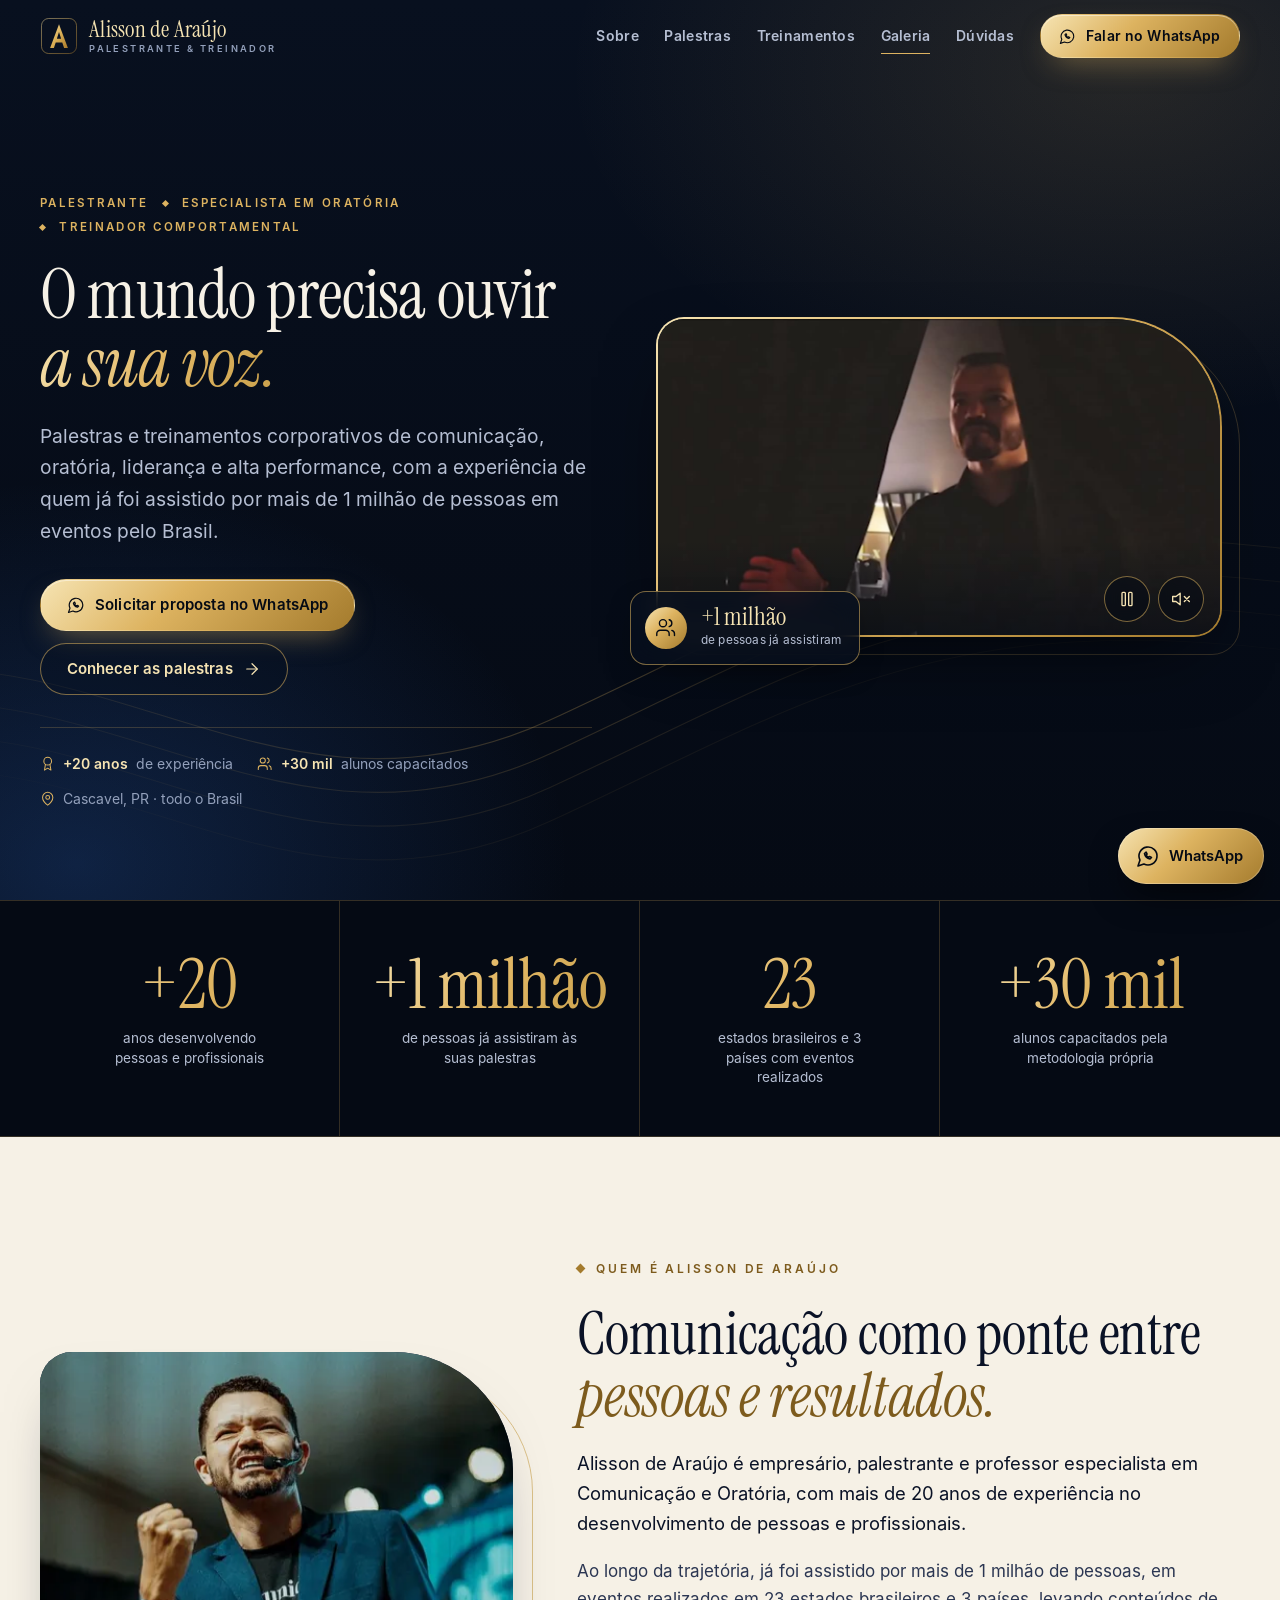
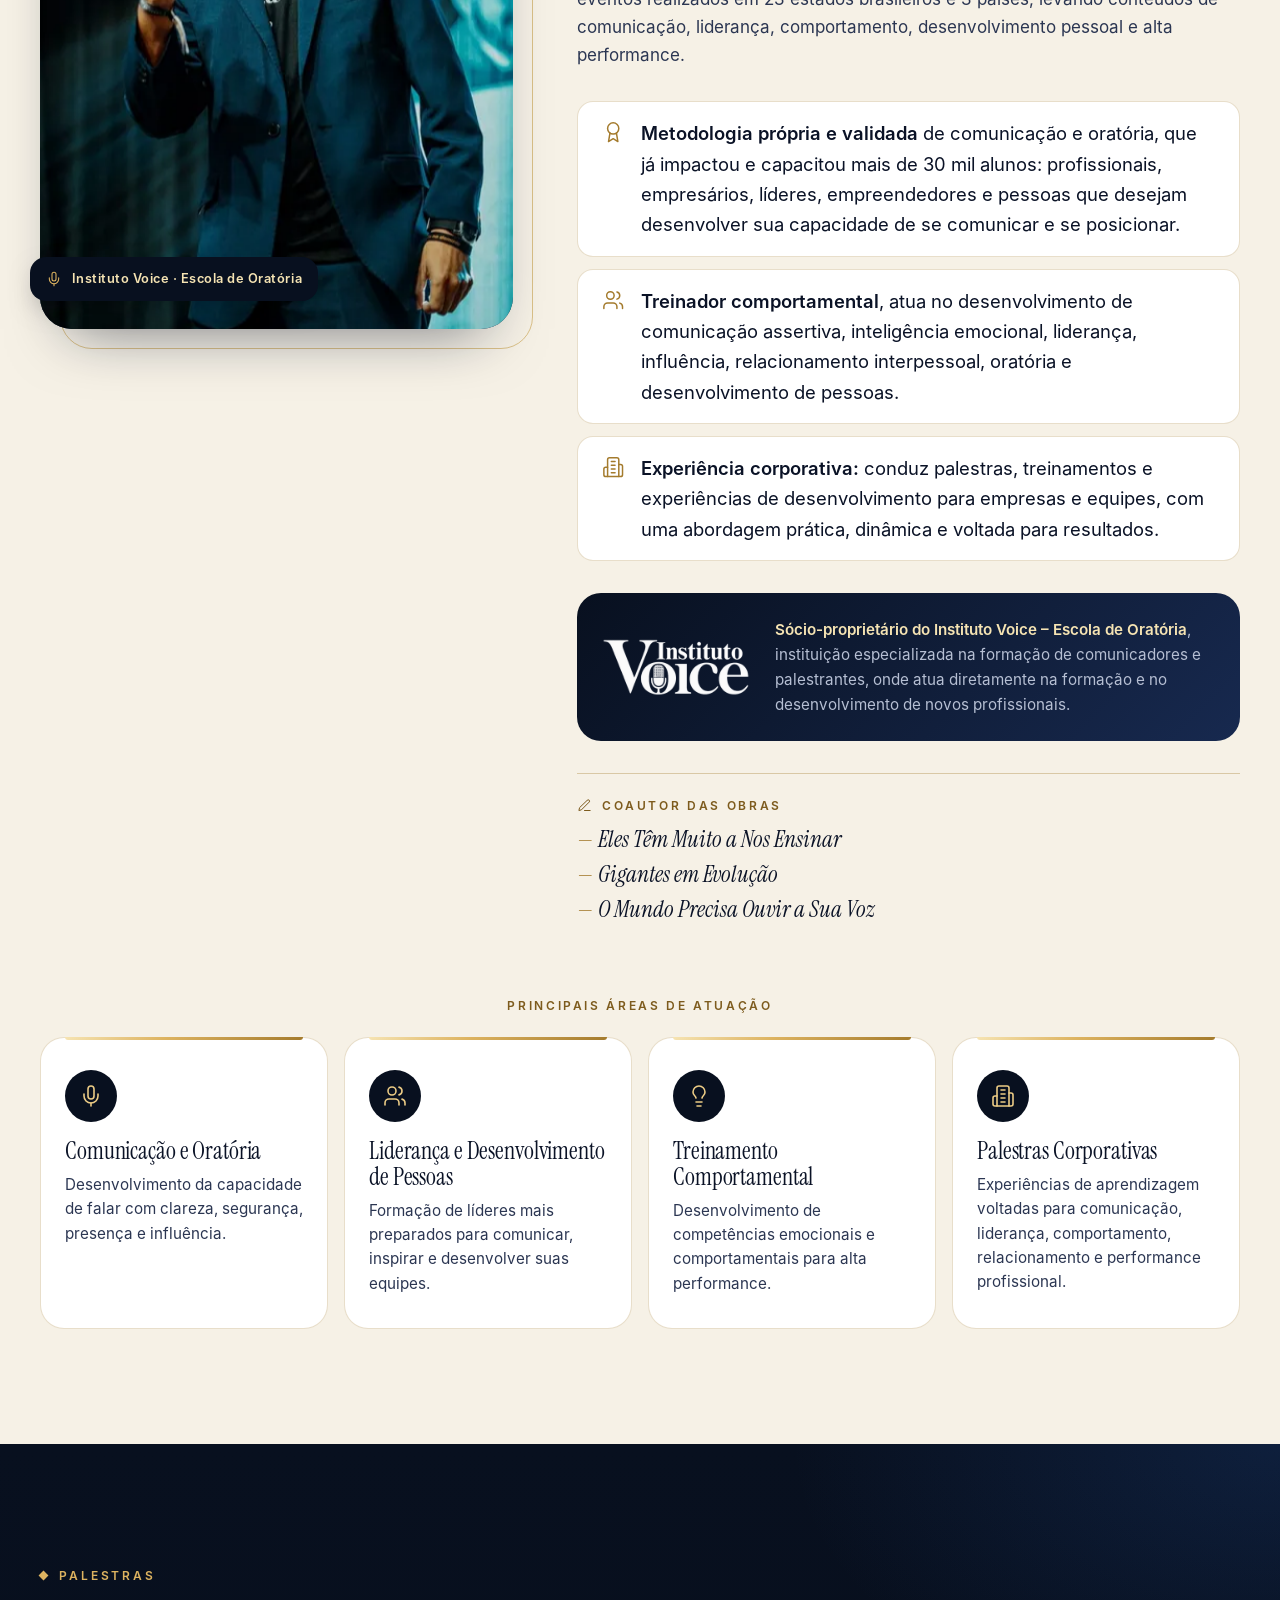
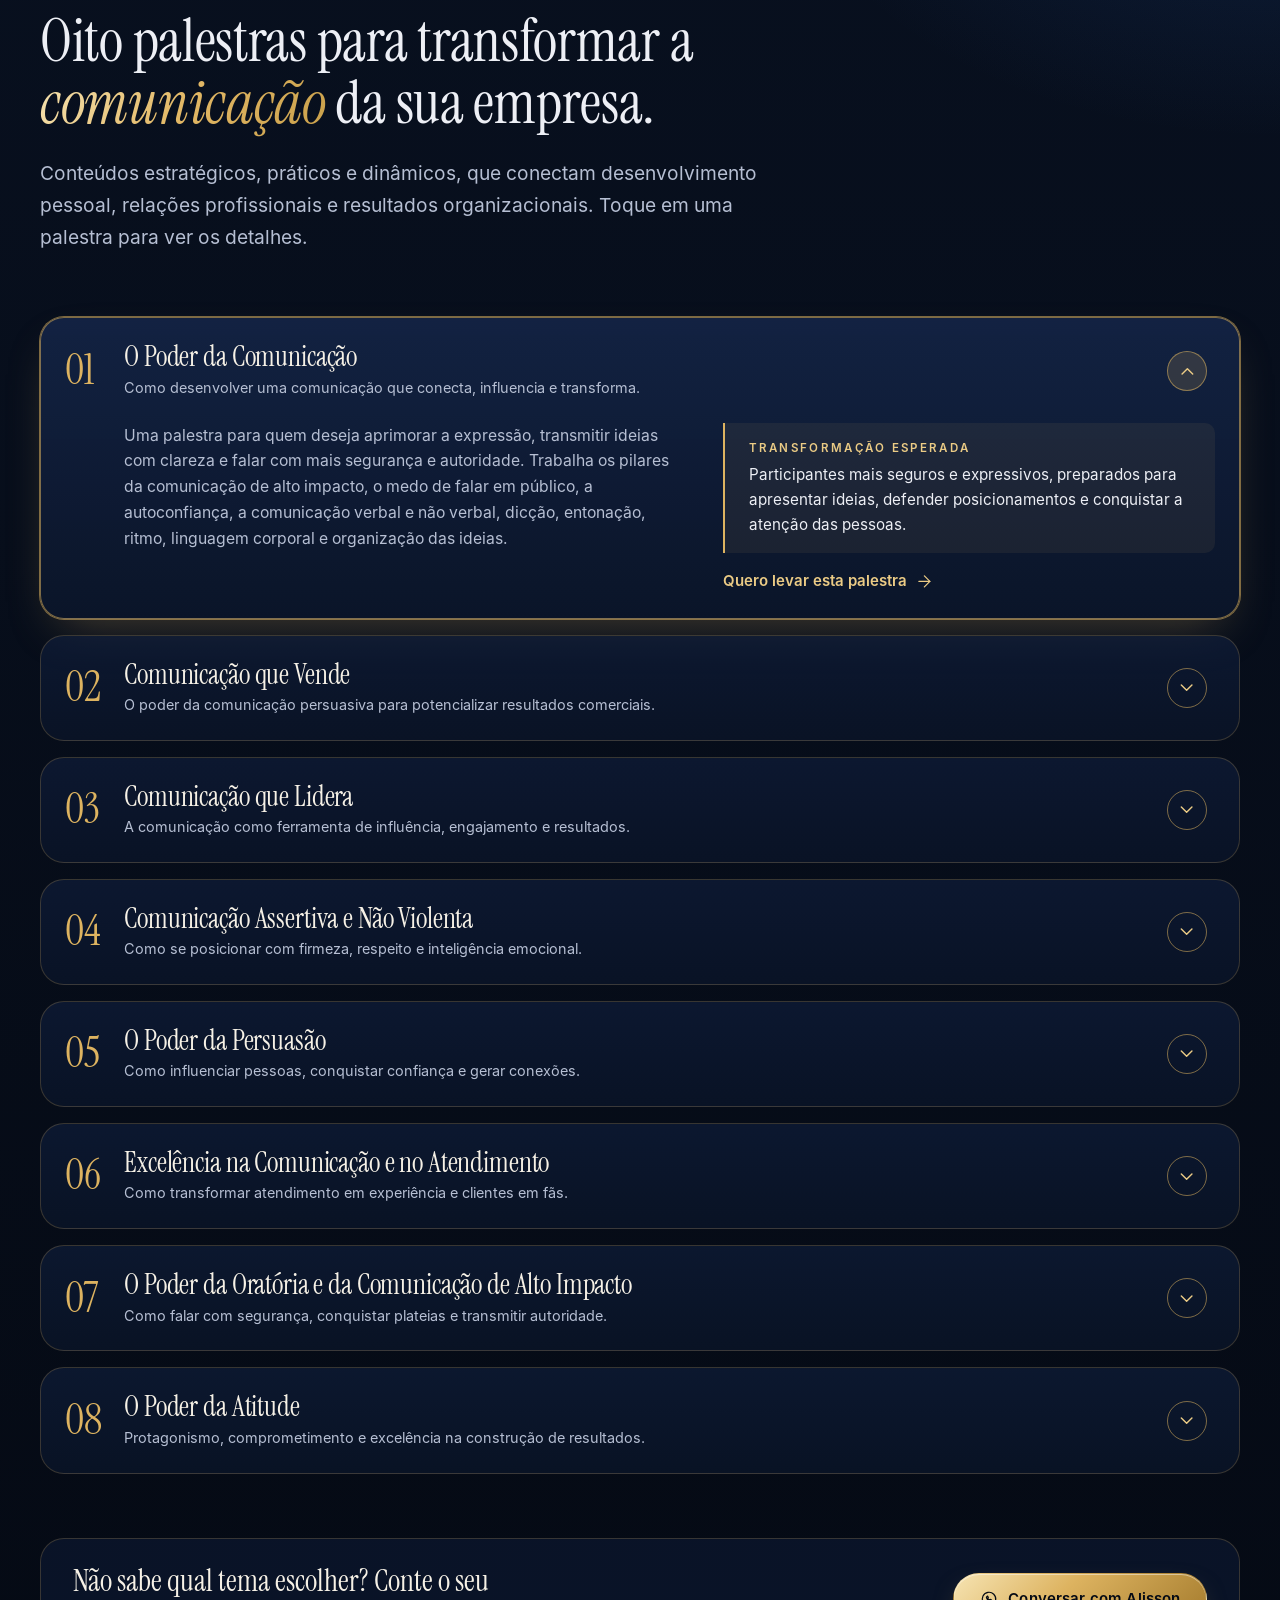
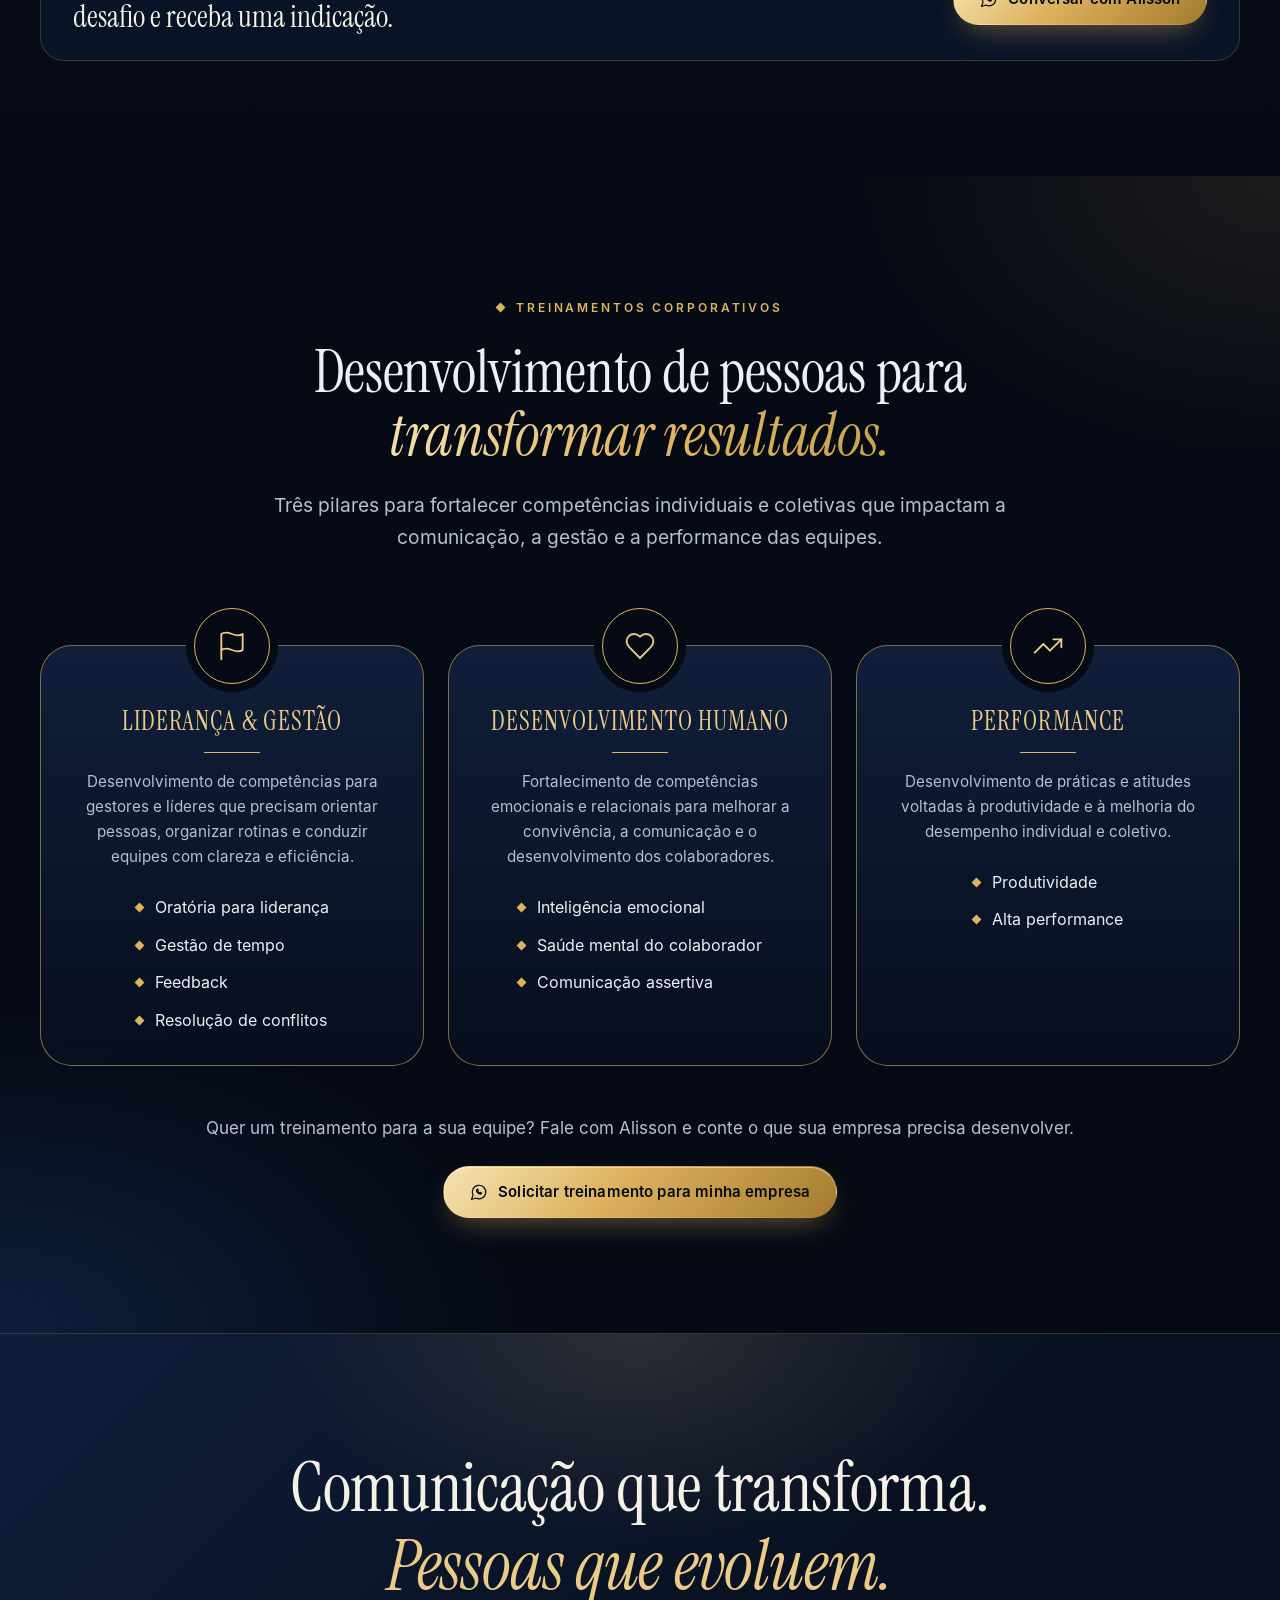
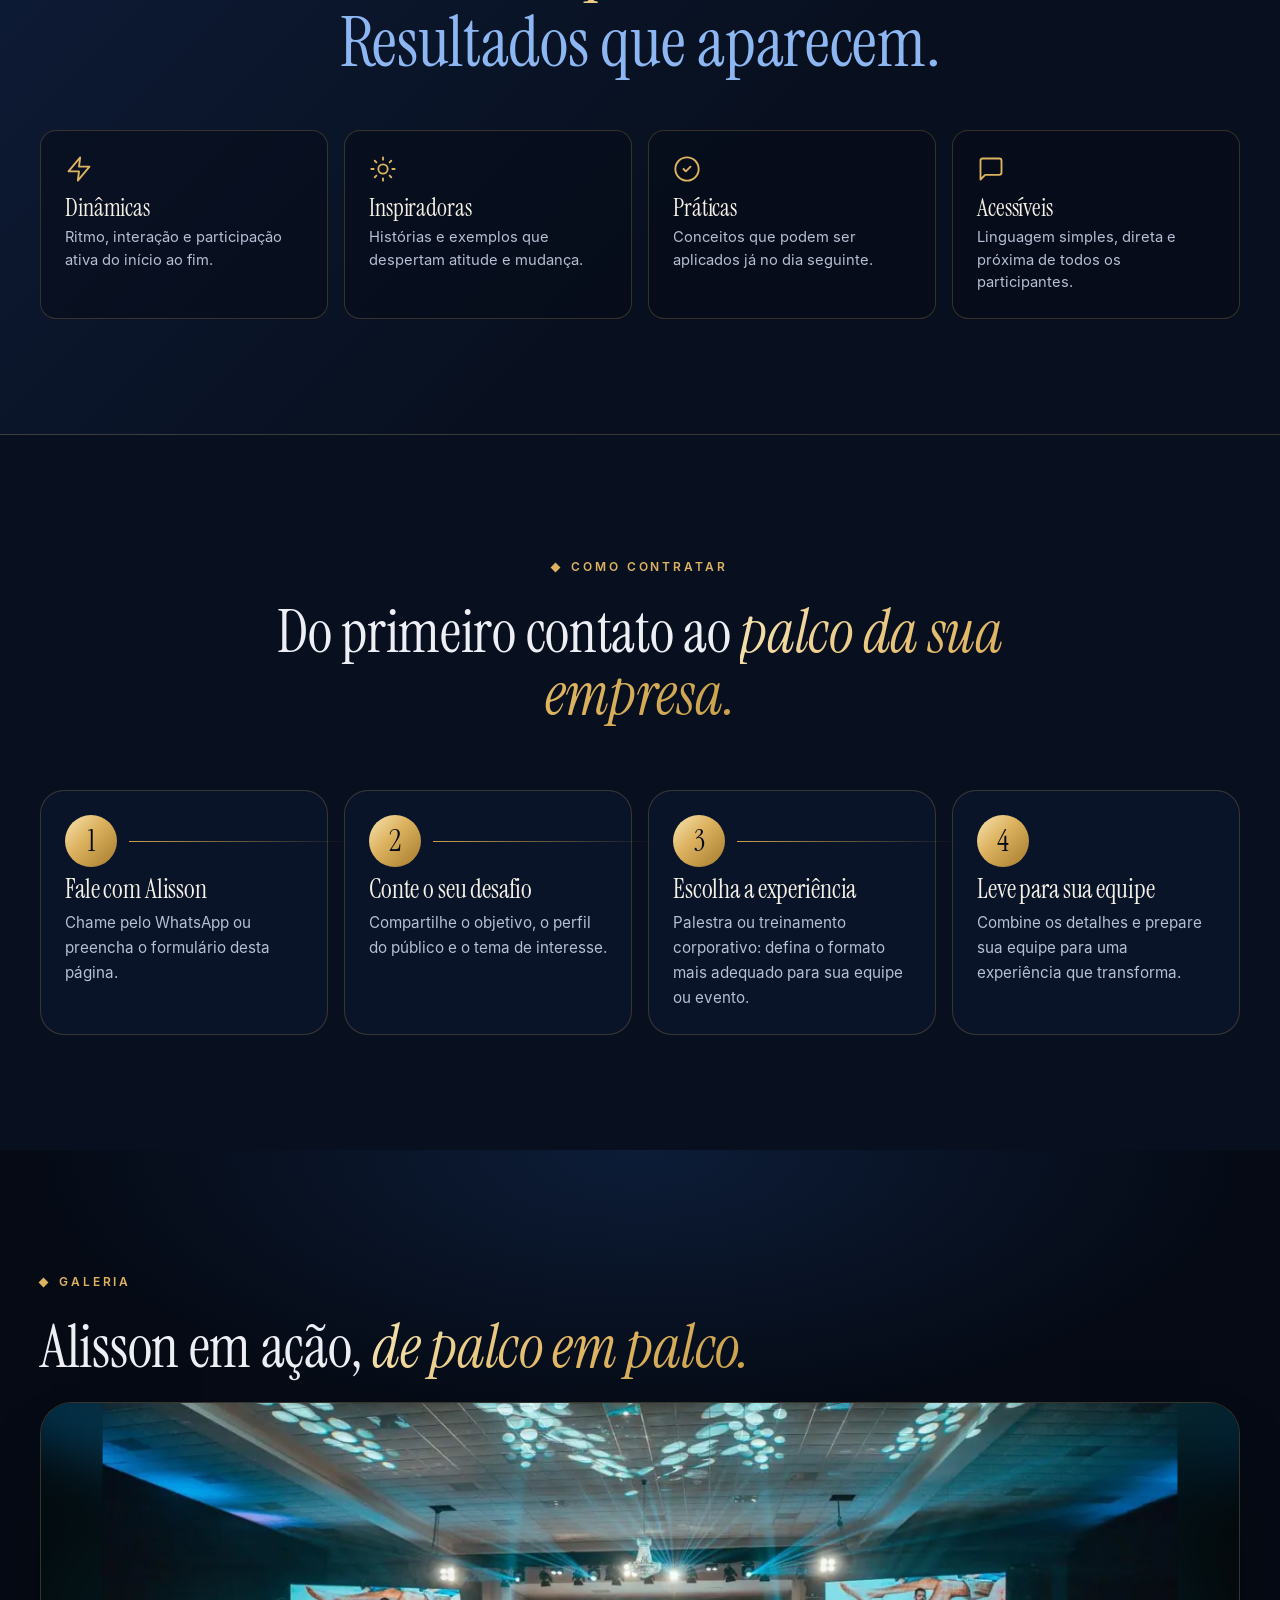
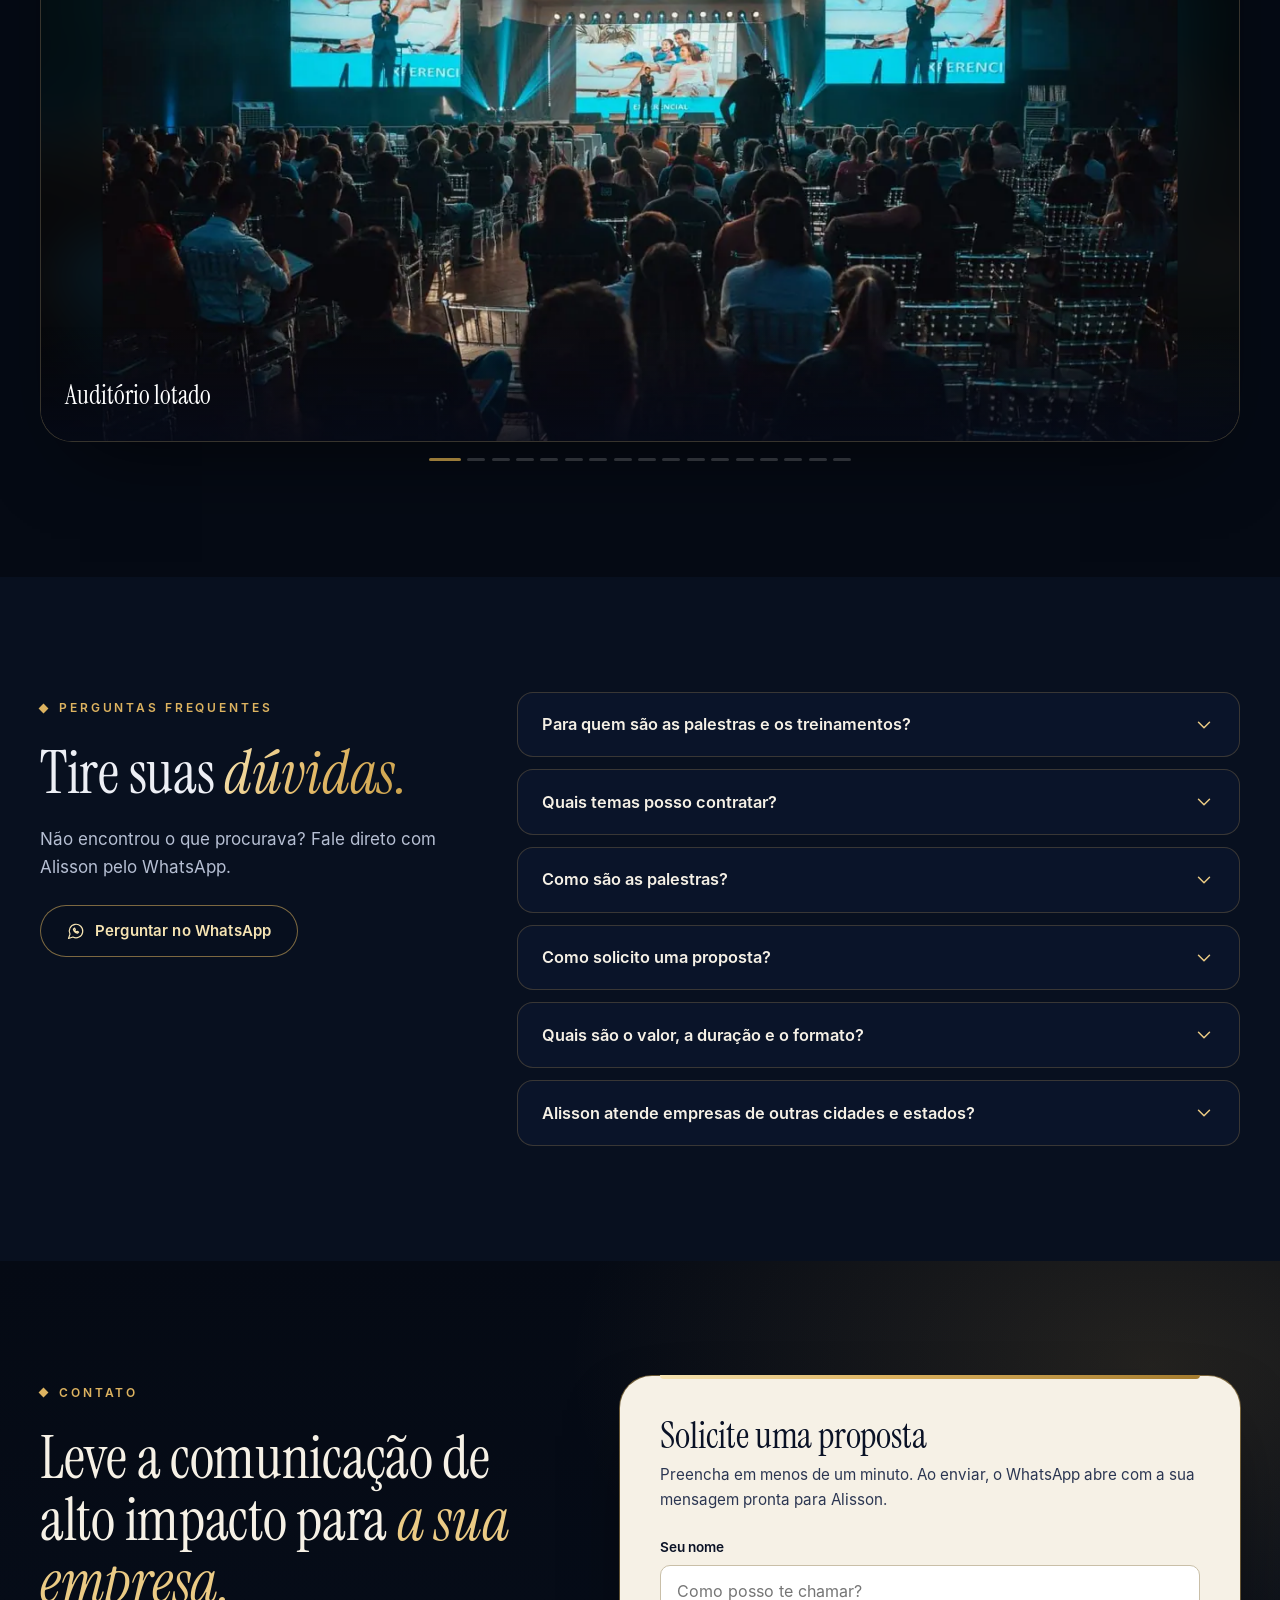
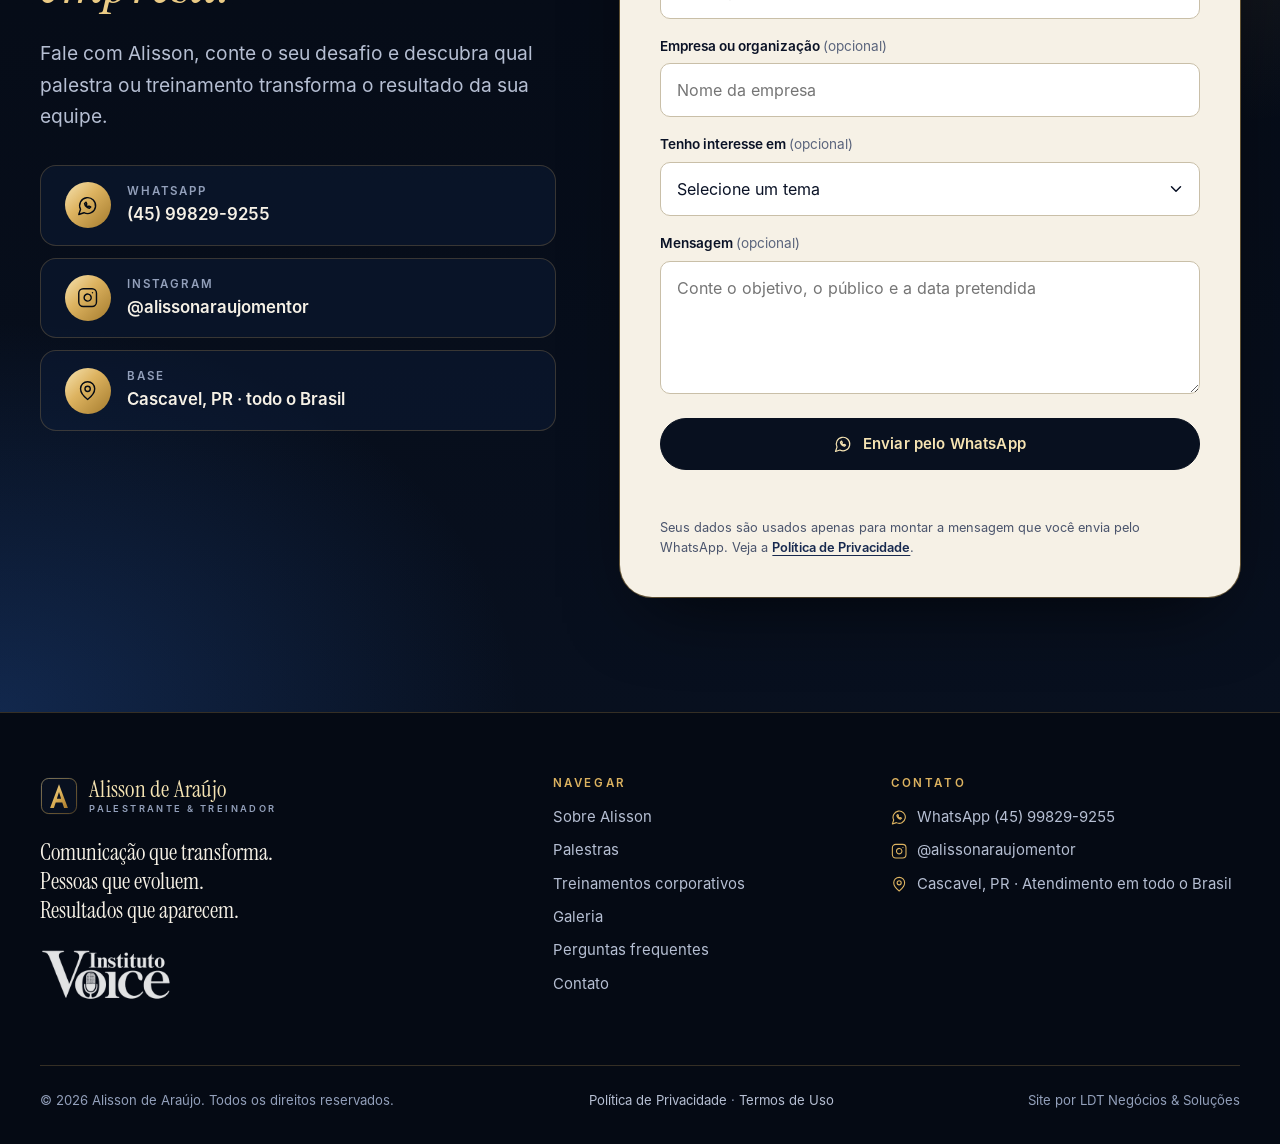
==== commit c18369f3: "Atualiza site" ====
--- a/index.html
+++ b/index.html
@@ -26,7 +26,7 @@
   <link rel="preload" href="/assets/fonts/instrument-serif-400.woff" as="font" type="font/woff" crossorigin>
   <link rel="preload" href="/assets/fonts/inter-400.woff" as="font" type="font/woff" crossorigin>
   <link rel="preload" as="image" href="/assets/img/hero-1-800.webp" imagesrcset="/assets/img/hero-1-480.webp 480w, /assets/img/hero-1-800.webp 800w, /assets/img/hero-1-1000.webp 1000w" imagesizes="(min-width: 960px) 480px, 100vw" fetchpriority="high">
-  <link rel="stylesheet" href="/assets/css/styles.css?v=9">
+  <link rel="stylesheet" href="/assets/css/styles.css?v=10">
   <script type="application/ld+json">{"@context":"https://schema.org","@graph":[{"@type":"WebSite","@id":"/#website","url":"/","name":"Alisson de Araújo","inLanguage":"pt-BR","publisher":{"@id":"/#person"}},{"@type":"Person","@id":"/#person","name":"Alisson de Araújo","jobTitle":"Palestrante, especialista em Oratória e treinador comportamental","description":"Empresário, palestrante e professor especialista em Comunicação e Oratória, com mais de 20 anos de experiência no desenvolvimento de pessoas e profissionais.","url":"/","image":"/assets/img/og.jpg","telephone":"+5545998299255","sameAs":["https://www.instagram.com/alissonaraujomentor/"],"address":{"@type":"PostalAddress","addressLocality":"Cascavel","addressRegion":"PR","addressCountry":"BR"},"worksFor":{"@type":"EducationalOrganization","name":"Instituto Voice – Escola de Oratória"},"knowsAbout":["Oratória","Comunicação","Liderança","Comunicação assertiva","Inteligência emocional","Alta performance","Persuasão","Atendimento ao cliente"]},{"@type":"ProfessionalService","@id":"/#service","name":"Alisson de Araújo — Palestras e Treinamentos Corporativos","url":"/","image":"/assets/img/og.jpg","telephone":"+5545998299255","address":{"@type":"PostalAddress","addressLocality":"Cascavel","addressRegion":"PR","addressCountry":"BR"},"areaServed":{"@type":"Country","name":"Brasil"},"founder":{"@id":"/#person"},"sameAs":["https://www.instagram.com/alissonaraujomentor/"],"hasOfferCatalog":{"@type":"OfferCatalog","name":"Palestras e treinamentos corporativos","itemListElement":[{"@type":"Offer","itemOffered":{"@type":"Service","name":"O Poder da Comunicação","description":"Como desenvolver uma comunicação que conecta, influencia e transforma."}},{"@type":"Offer","itemOffered":{"@type":"Service","name":"Comunicação que Vende","description":"O poder da comunicação persuasiva para potencializar resultados comerciais."}},{"@type":"Offer","itemOffered":{"@type":"Service","name":"Comunicação que Lidera","description":"A comunicação como ferramenta de influência, engajamento e resultados."}},{"@type":"Offer","itemOffered":{"@type":"Service","name":"Comunicação Assertiva e Não Violenta","description":"Como se posicionar com firmeza, respeito e inteligência emocional."}},{"@type":"Offer","itemOffered":{"@type":"Service","name":"O Poder da Persuasão","description":"Como influenciar pessoas, conquistar confiança e gerar conexões."}},{"@type":"Offer","itemOffered":{"@type":"Service","name":"Excelência na Comunicação e no Atendimento","description":"Como transformar atendimento em experiência e clientes em fãs."}},{"@type":"Offer","itemOffered":{"@type":"Service","name":"O Poder da Oratória e da Comunicação de Alto Impacto","description":"Como falar com segurança, conquistar plateias e transmitir autoridade."}},{"@type":"Offer","itemOffered":{"@type":"Service","name":"O Poder da Atitude","description":"Protagonismo, comprometimento e excelência na construção de resultados."}},{"@type":"Offer","itemOffered":{"@type":"Service","name":"Treinamento corporativo: Liderança e Gestão","description":"Desenvolvimento de competências para gestores e líderes que precisam orientar pessoas, organizar rotinas e conduzir equipes com clareza e eficiência."}},{"@type":"Offer","itemOffered":{"@type":"Service","name":"Treinamento corporativo: Desenvolvimento Humano","description":"Fortalecimento de competências emocionais e relacionais para melhorar a convivência, a comunicação e o desenvolvimento dos colaboradores."}},{"@type":"Offer","itemOffered":{"@type":"Service","name":"Treinamento corporativo: Performance","description":"Desenvolvimento de práticas e atitudes voltadas à produtividade e à melhoria do desempenho individual e coletivo."}}]}},{"@type":"FAQPage","@id":"/#faq","mainEntity":[{"@type":"Question","name":"Para quem são as palestras e os treinamentos?","acceptedAnswer":{"@type":"Answer","text":"Para empresas, equipes, gestores, coordenadores, empresários, profissionais e empreendedores que querem desenvolver comunicação, liderança e performance. Os temas vão de atendimento e vendas a liderança, oratória e inteligência emocional."}},{"@type":"Question","name":"Quais temas posso contratar?","acceptedAnswer":{"@type":"Answer","text":"São oito palestras (comunicação, vendas, liderança, comunicação assertiva e não violenta, persuasão, atendimento, oratória e atitude) e três pilares de treinamentos corporativos: Liderança e Gestão, Desenvolvimento Humano e Performance. Os detalhes estão nas seções acima."}},{"@type":"Question","name":"Como são as palestras?","acceptedAnswer":{"@type":"Answer","text":"São experiências dinâmicas, inspiradoras e práticas, com linguagem acessível, exemplos, histórias e interação com os participantes, para facilitar a aplicação dos conceitos na realidade profissional e pessoal do público."}},{"@type":"Question","name":"Como solicito uma proposta?","acceptedAnswer":{"@type":"Answer","text":"Pelo WhatsApp (45) 99829-9255 ou pelo formulário desta página. Conte o tema de interesse, o perfil do público e o objetivo, e Alisson continua a conversa por lá."}},{"@type":"Question","name":"Quais são o valor, a duração e o formato?","acceptedAnswer":{"@type":"Answer","text":"Esses detalhes são tratados diretamente com Alisson, no atendimento. Chame no WhatsApp e informe o tema, o público e a data pretendida."}},{"@type":"Question","name":"Alisson atende empresas de outras cidades e estados?","acceptedAnswer":{"@type":"Answer","text":"Alisson é de Cascavel (PR) e já realizou eventos em 23 estados brasileiros e em 3 países. Para saber sobre agenda e disponibilidade na sua região, fale pelo WhatsApp."}}]}]}</script>
   <noscript><link rel="stylesheet" href="/assets/css/noscript.css"></noscript>
 </head>
@@ -75,7 +75,7 @@
     <div class="hero__media">
       <div class="frame"><div class="frame__ring">
         <div class="slider vid" data-video-wrap>
-          <video class="vid__el" data-video muted loop playsinline preload="metadata" poster="/assets/img/hero-1-800.webp" width="1000" height="1075" aria-label="Vídeo de apresentação de Alisson de Araújo">
+          <video class="vid__el" data-video muted loop playsinline preload="metadata" poster="/assets/video/poster.jpg" width="1280" height="700" aria-label="Vídeo de apresentação de Alisson de Araújo">
             <source src="/assets/video/alisson.mp4" type="video/mp4">
           </video>
           <div class="slider__shade" aria-hidden="true"></div>
@@ -430,7 +430,7 @@
   </div>
 </footer>
 <a class="fab" href="https://wa.me/5545998299255?text=Ol%C3%A1%2C%20Alisson%21%20Vim%20pelo%20seu%20site%20e%20gostaria%20de%20falar%20sobre%20palestras%20e%20treinamentos%20para%20minha%20empresa." target="_blank" rel="noopener" aria-label="Falar com Alisson no WhatsApp"><svg class="i" aria-hidden="true" focusable="false"><use href="#i-msg"/></svg><span>WhatsApp</span></a>
-<script src="/assets/js/config.js?v=9"></script>
-<script src="/assets/js/main.js?v=9" defer></script>
+<script src="/assets/js/config.js?v=10"></script>
+<script src="/assets/js/main.js?v=10" defer></script>
 </body>
 </html>
--- a/assets/css/styles.css
+++ b/assets/css/styles.css
@@ -569,3 +569,24 @@
 .sobre__photo .slider__slide img { transform: scale(1); transition: none; }
 .sobre__photo .slider__slide.is-active img { animation: gzoom 6s ease-out forwards; }
 @media (prefers-reduced-motion: reduce) { .sobre__photo .slider__slide.is-active img { animation: none; } }
+
+/* ---------- Home: vídeo no formato original (horizontal 16:9) ---------- */
+.vid.slider { aspect-ratio: 16 / 9; height: auto; max-height: none; }
+.vid__el { object-position: 50% 50%; }
+.vid .slider__shade { background: linear-gradient(180deg, rgba(5, 10, 20, 0) 70%, rgba(5, 10, 20, .6) 100%); }
+.vid .slider__ui { bottom: .8rem; left: 1rem; right: 1rem; }
+@media (min-width: 960px) {
+  .hero__copy, .hero__copy { grid-column: 1 / 7; }
+  .hero__media { grid-column: 7 / 13; }
+  .hero .h1 { font-size: clamp(3rem, 5.4vw, 5.2rem); }
+  .hero__media .frame__ring { border-radius: 28px 110px 28px 28px; }
+  .hero__media .frame::after { border-radius: 28px 110px 28px 28px; }
+  .vid.slider { aspect-ratio: 16 / 9; border-radius: 26px 108px 26px 26px; }
+  .hero__badge { left: -1.6rem; top: auto; bottom: 1.4rem; }
+}
+@media (min-width: 1200px) { .hero__copy { grid-column: 1 / 7; } }
+@media (max-width: 959.98px) {
+  .hero__media { margin-top: calc(var(--header-h) + .5rem); margin-inline: 0; width: 100%; }
+  .vid.slider { aspect-ratio: 16 / 9; height: auto; }
+  .hero__copy { margin-top: var(--s-6); }
+}
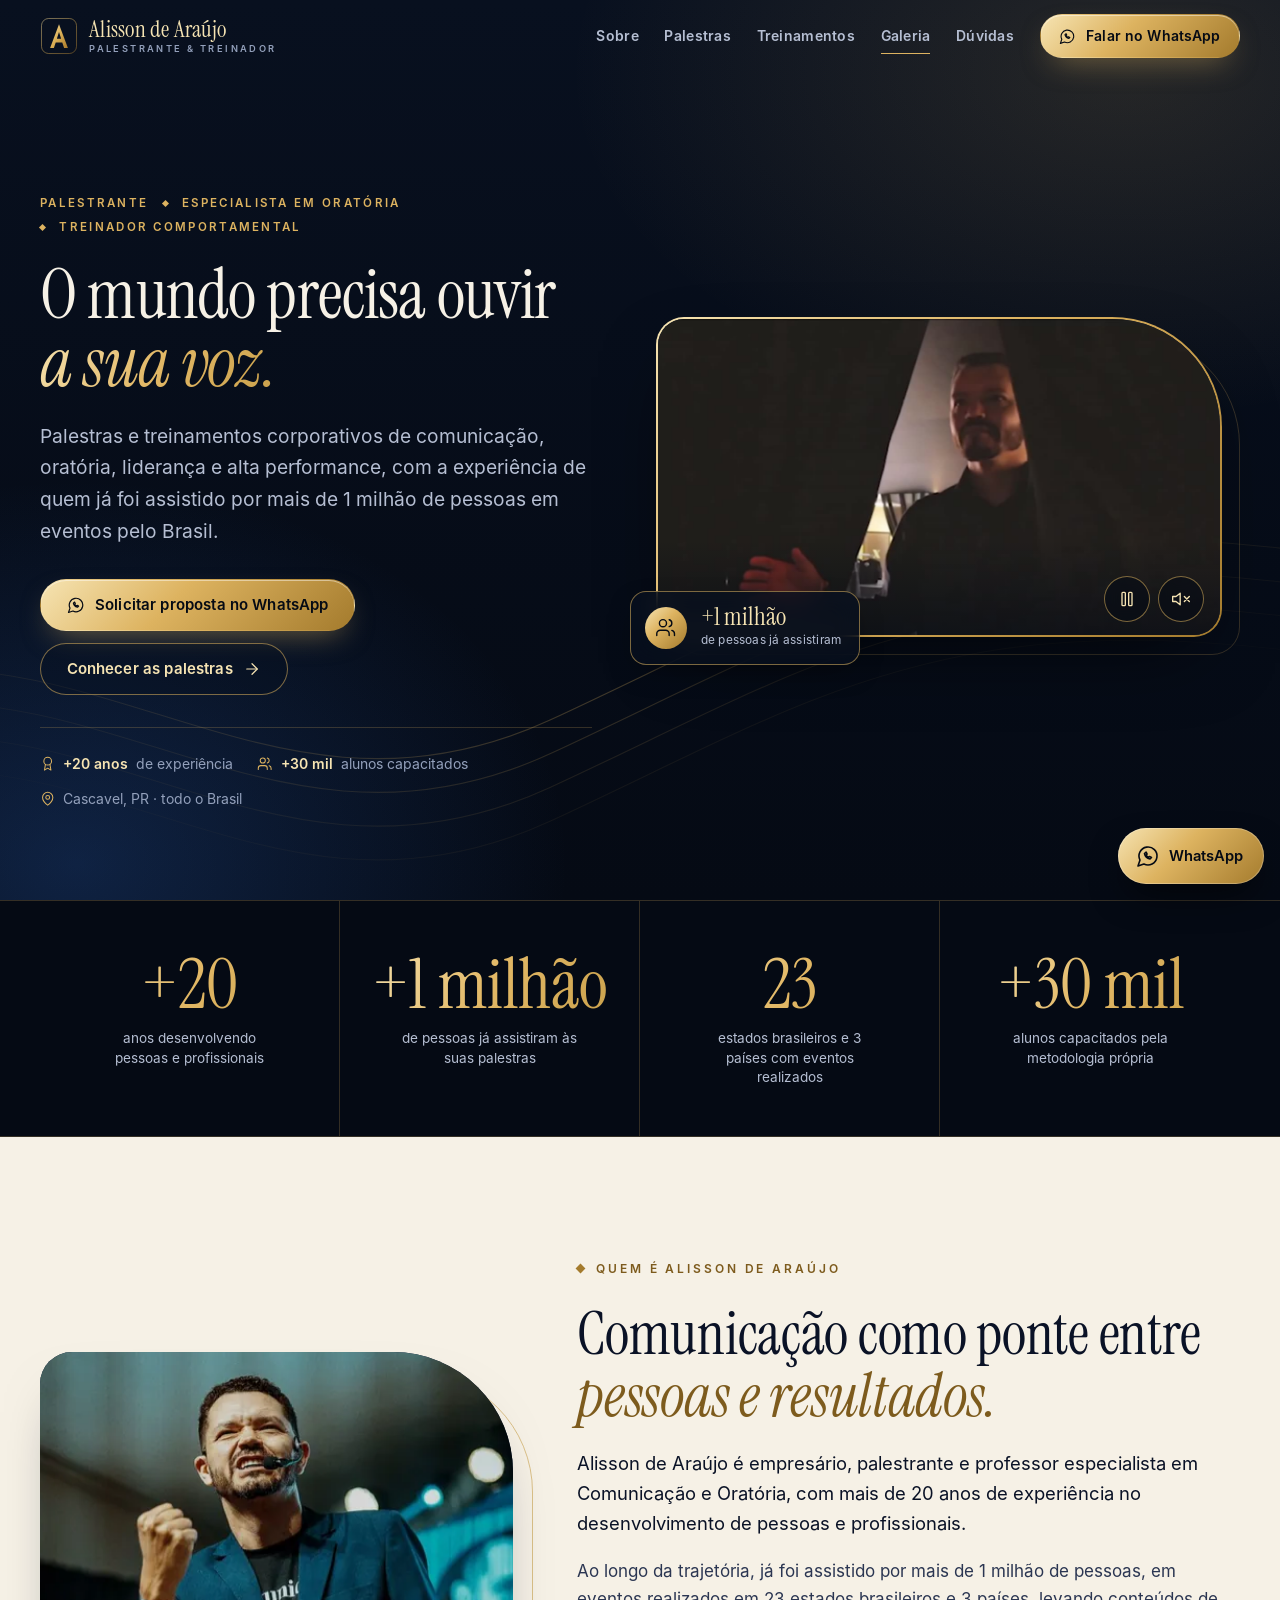
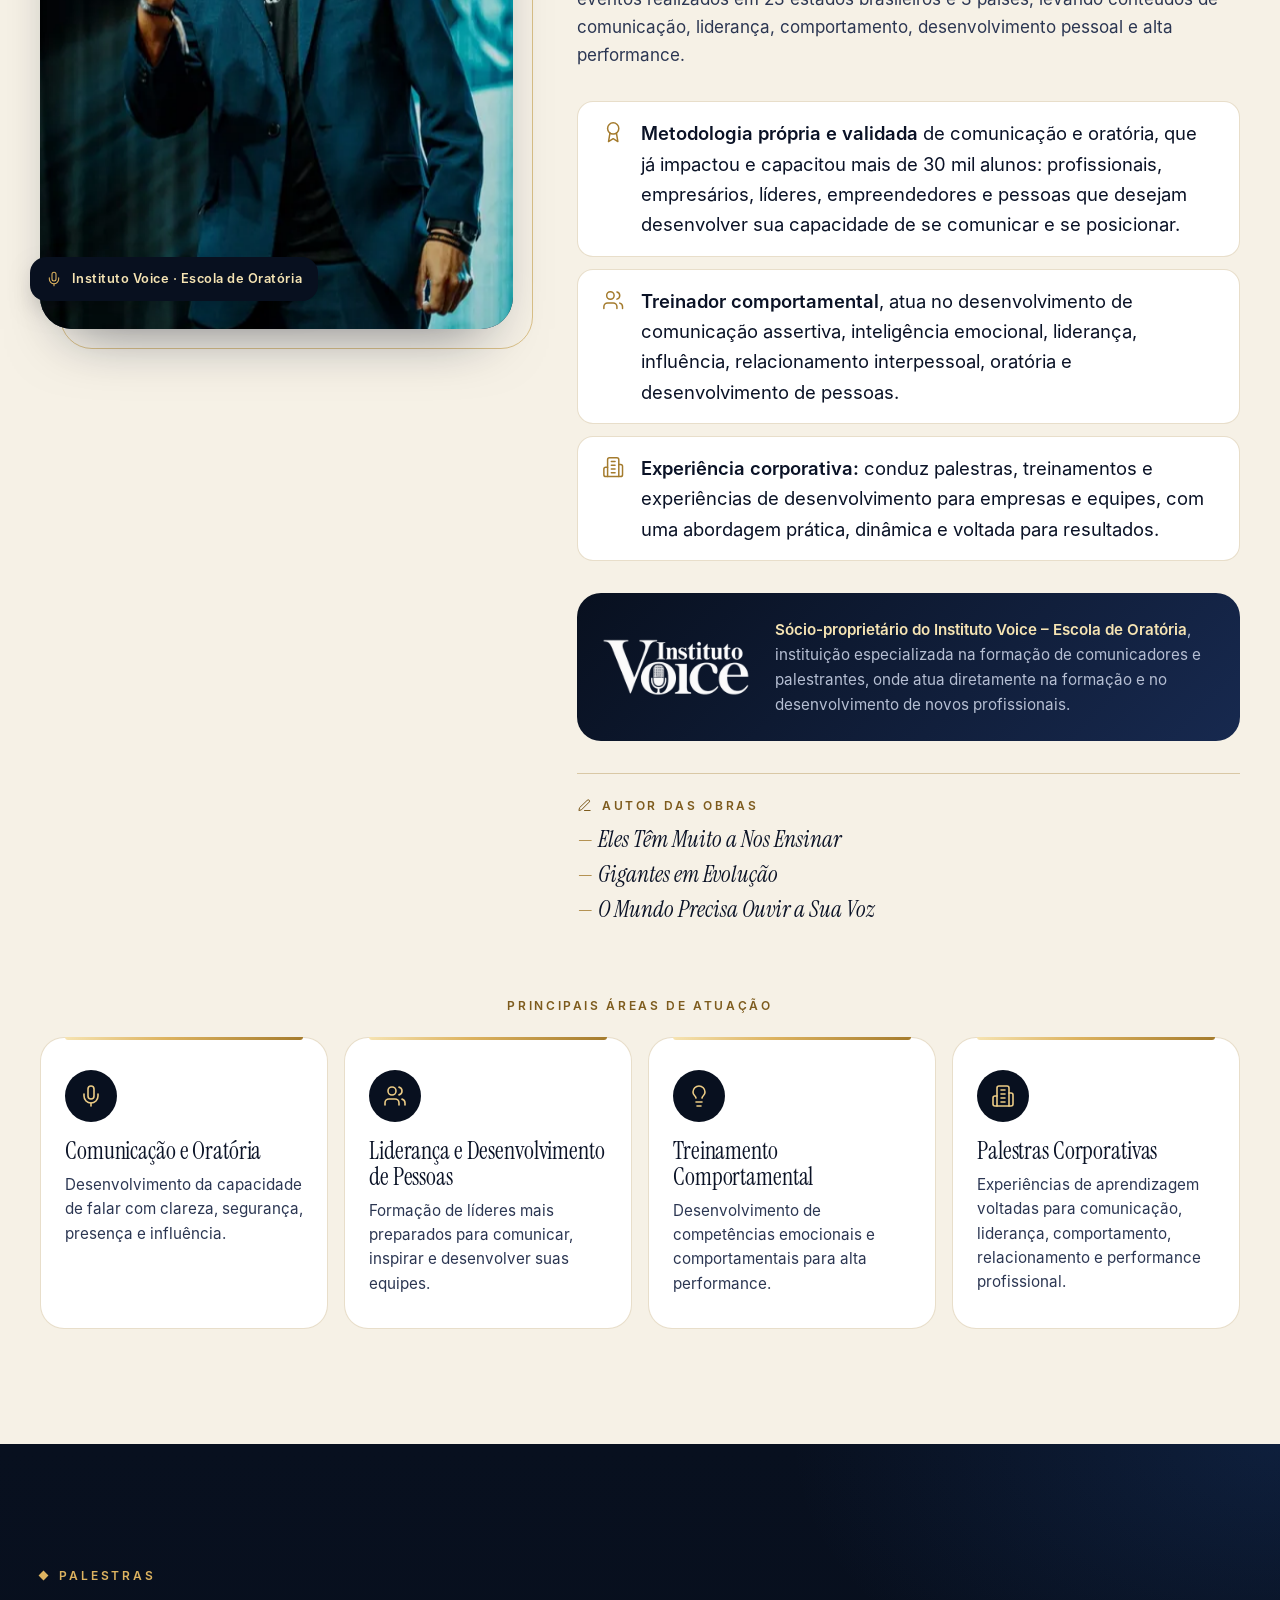
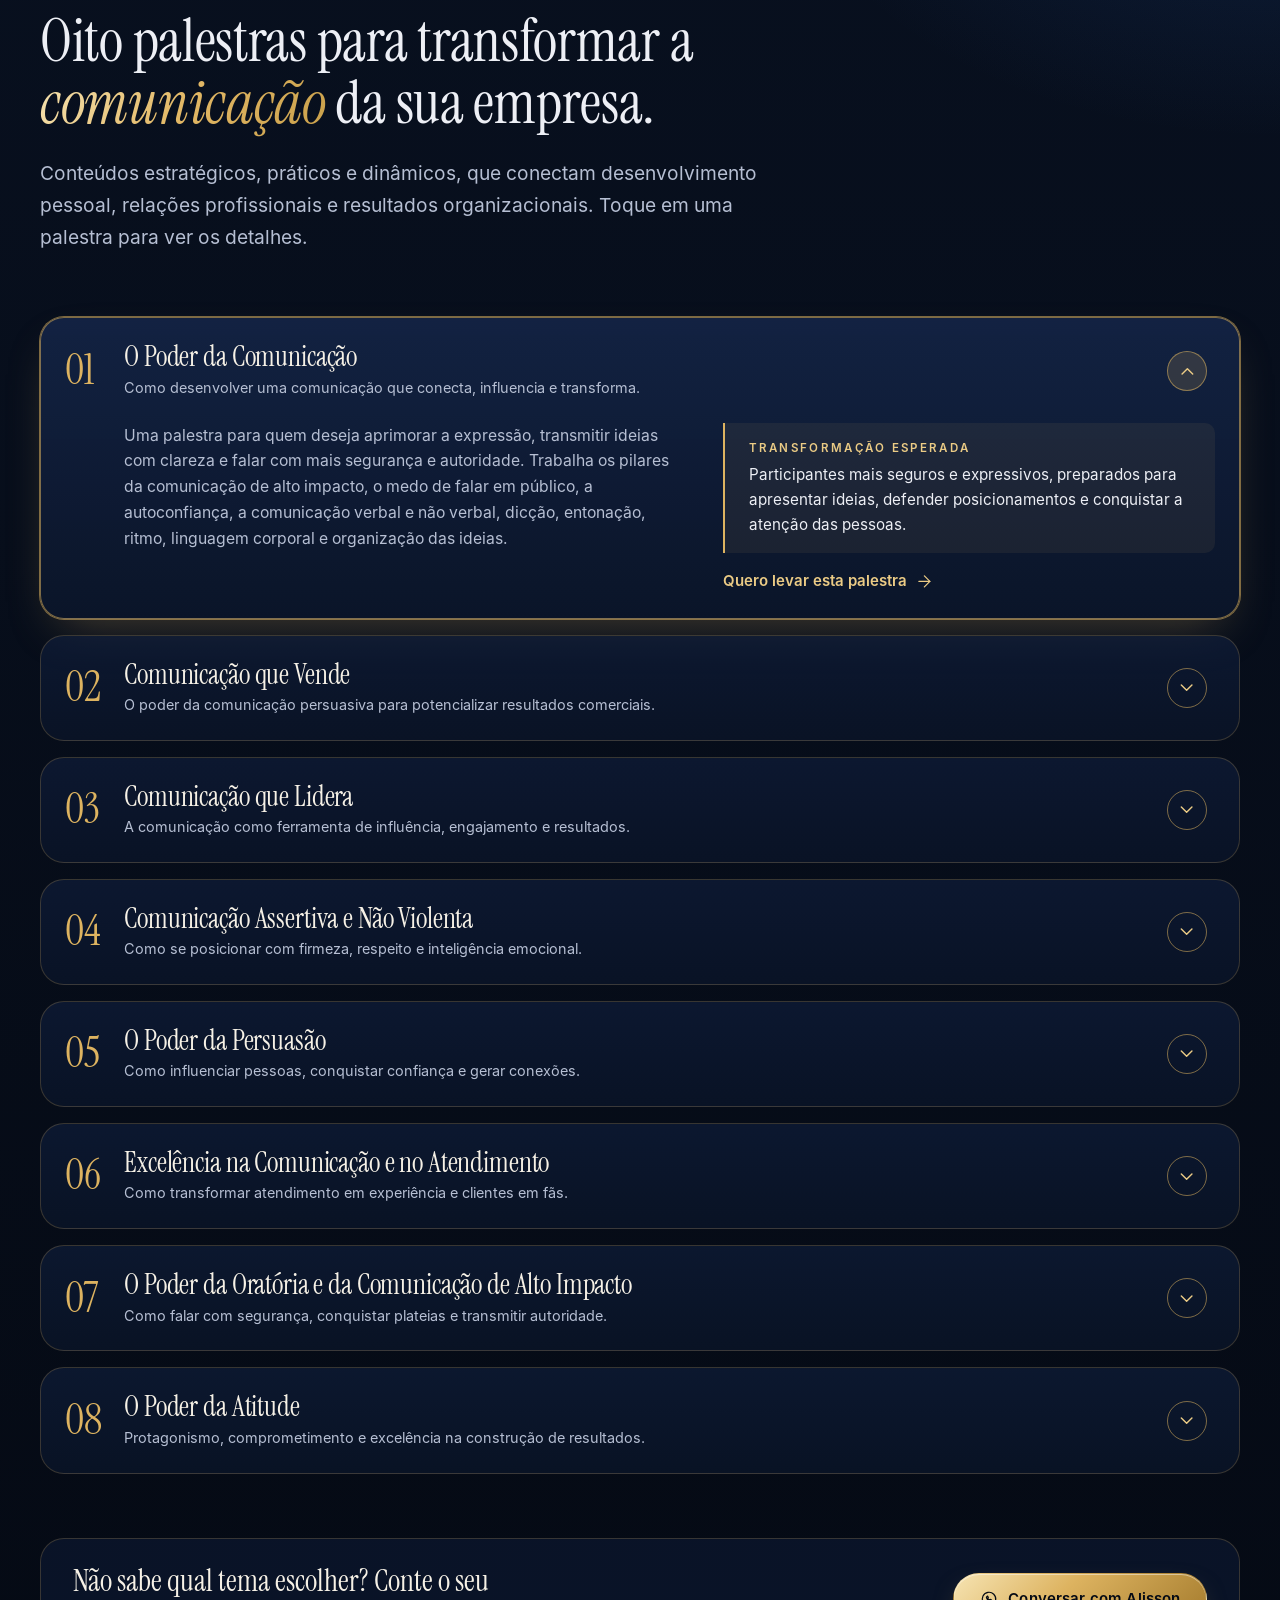
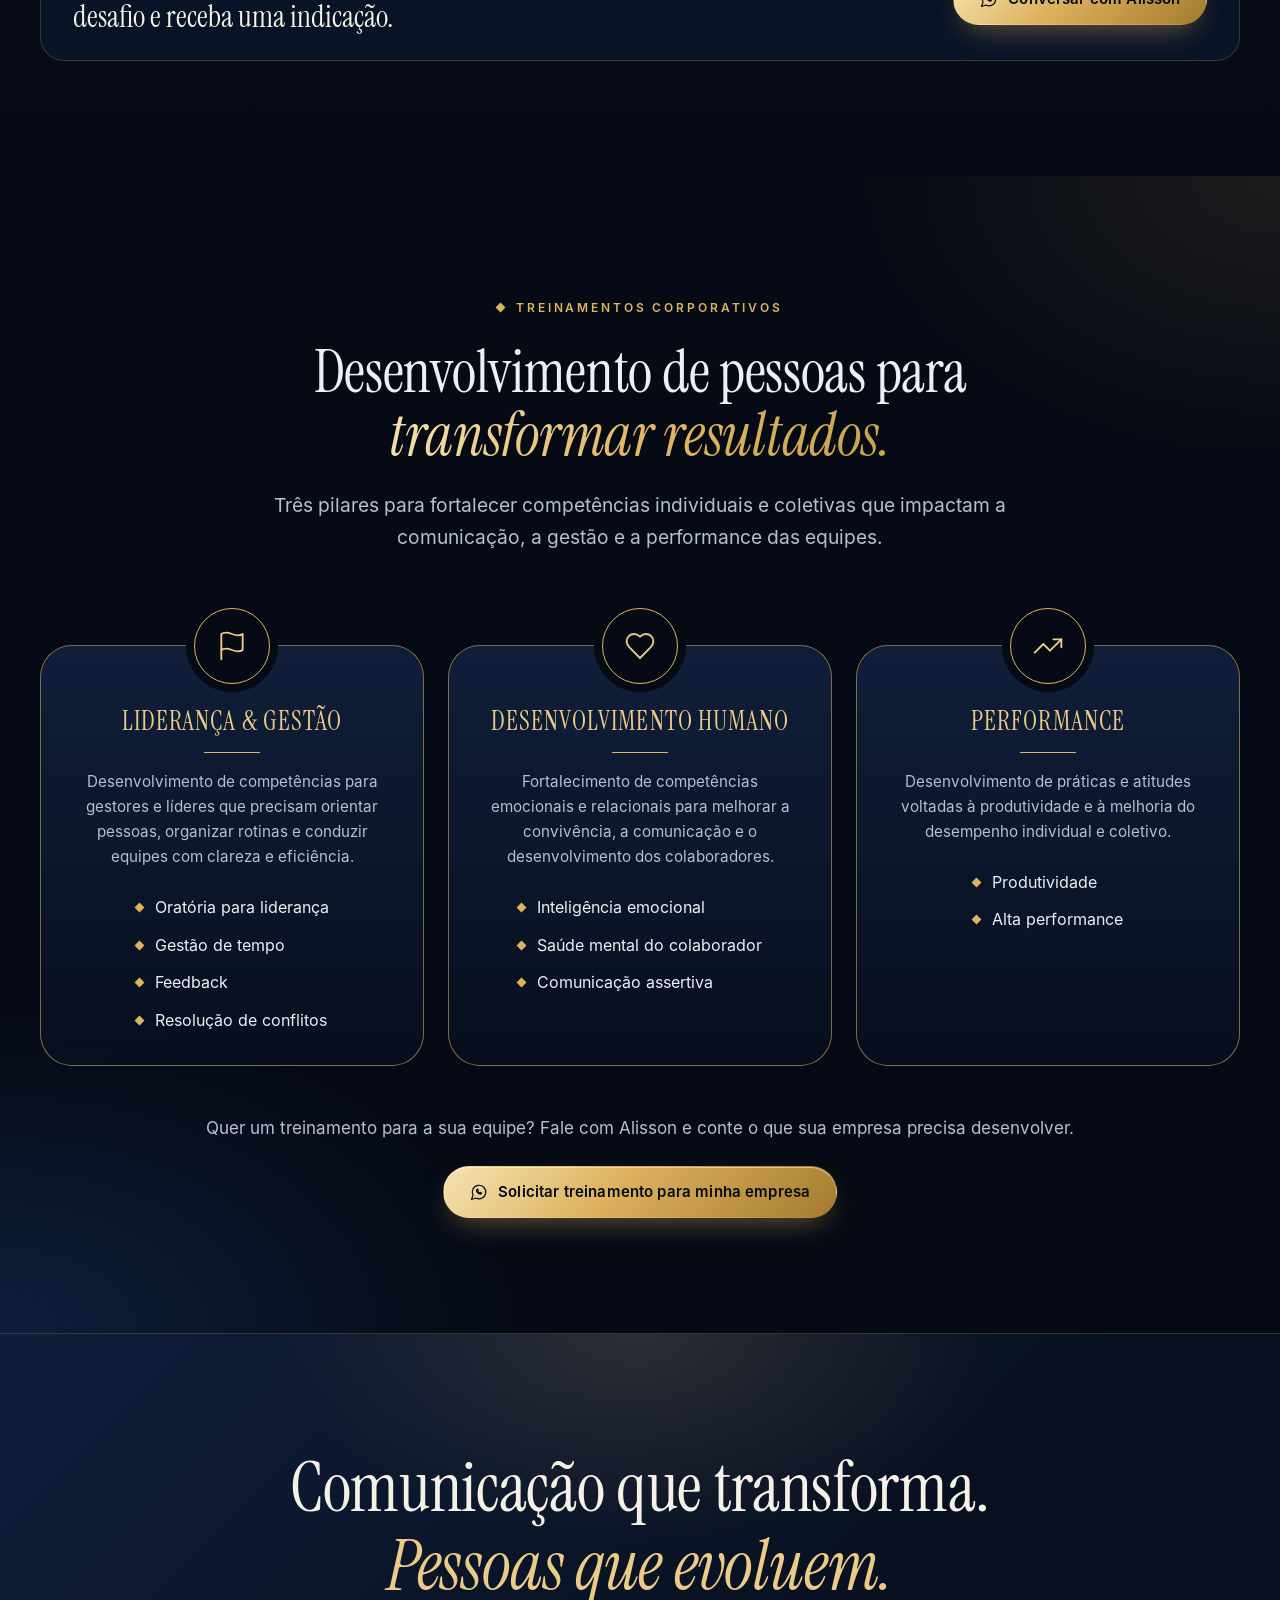
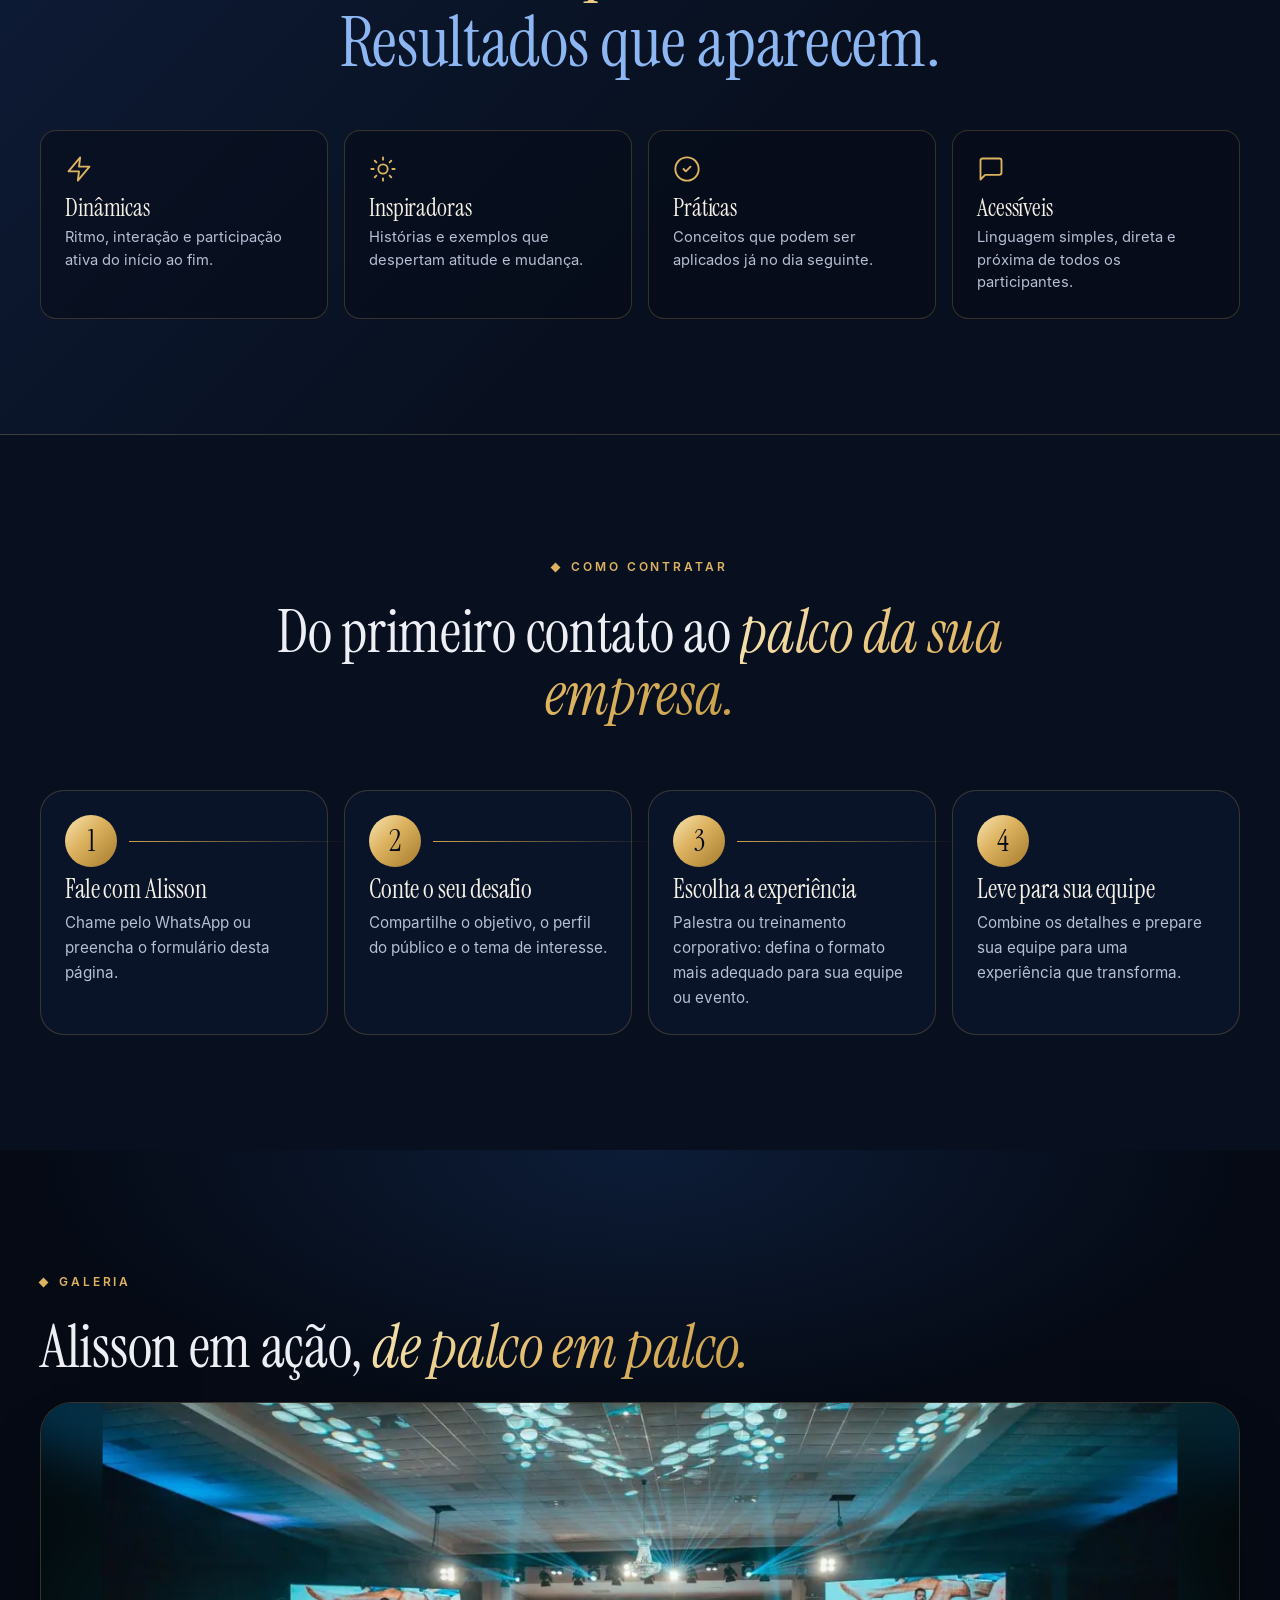
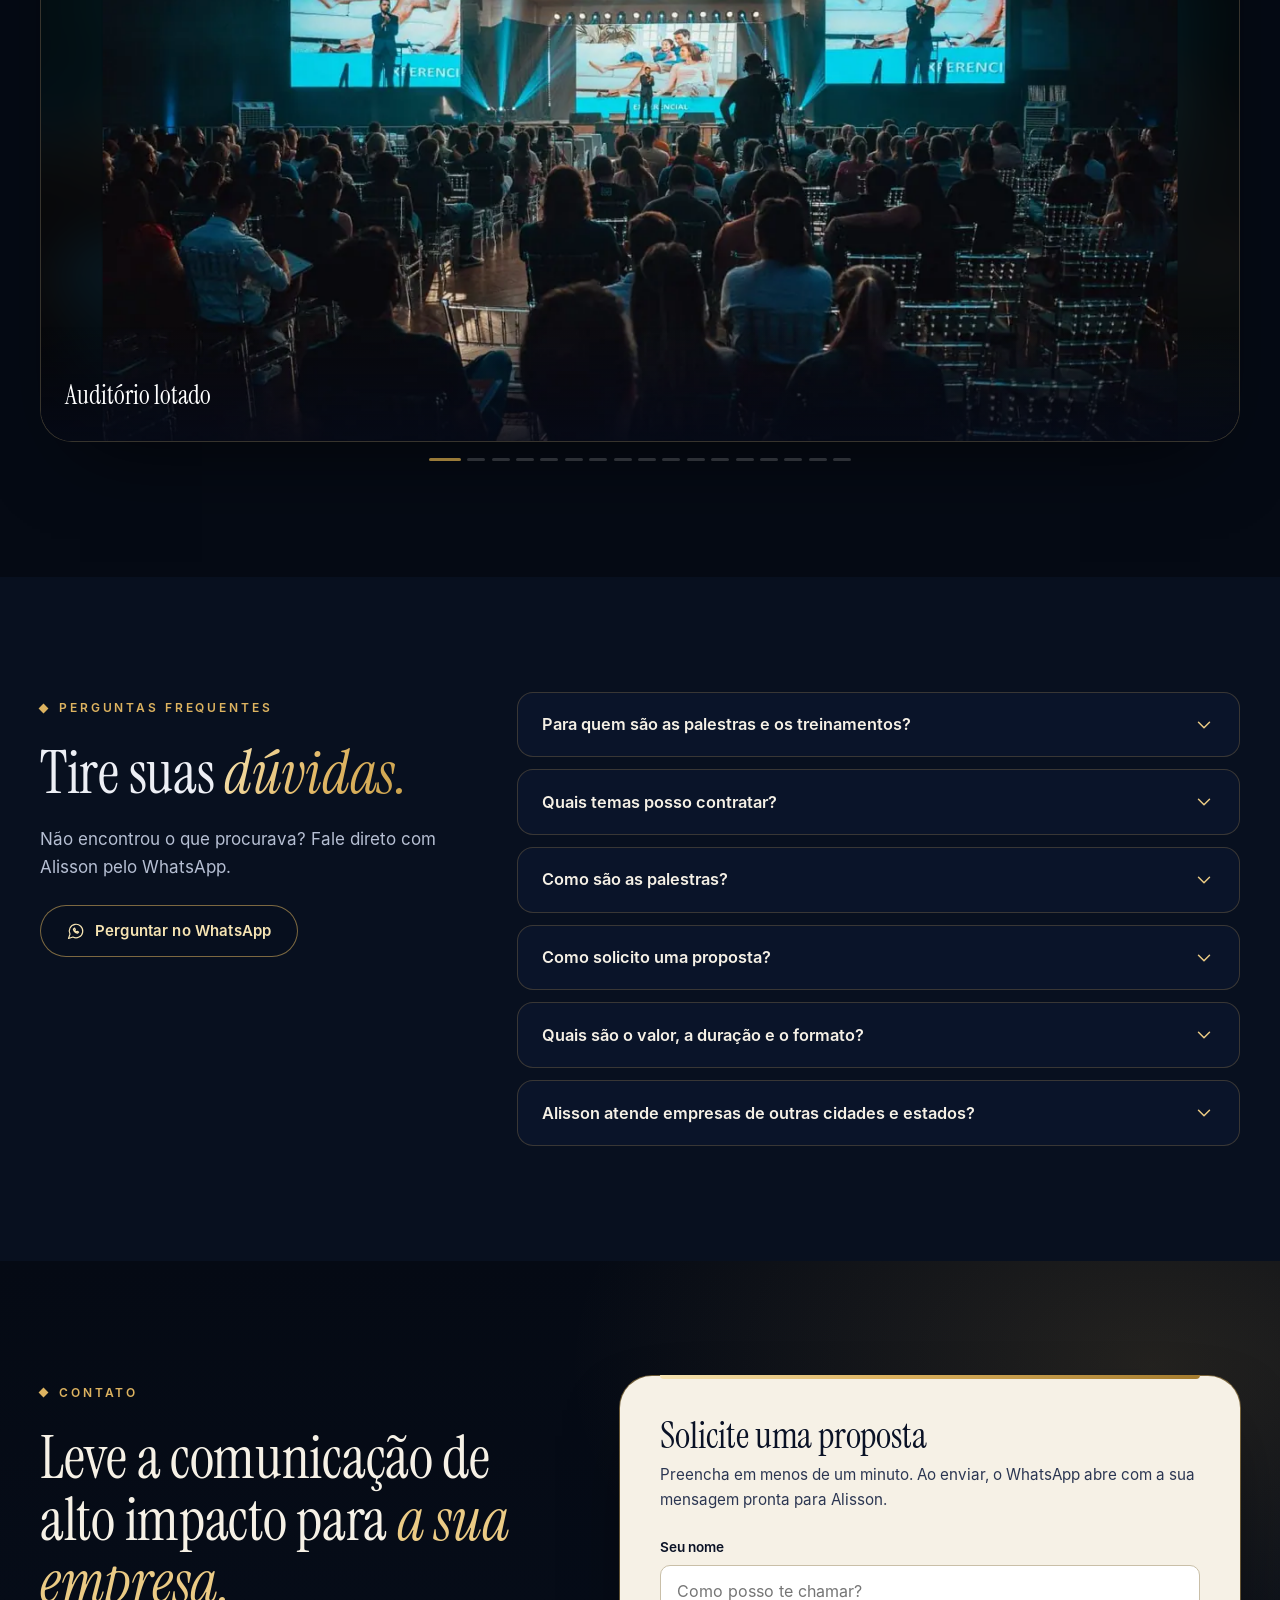
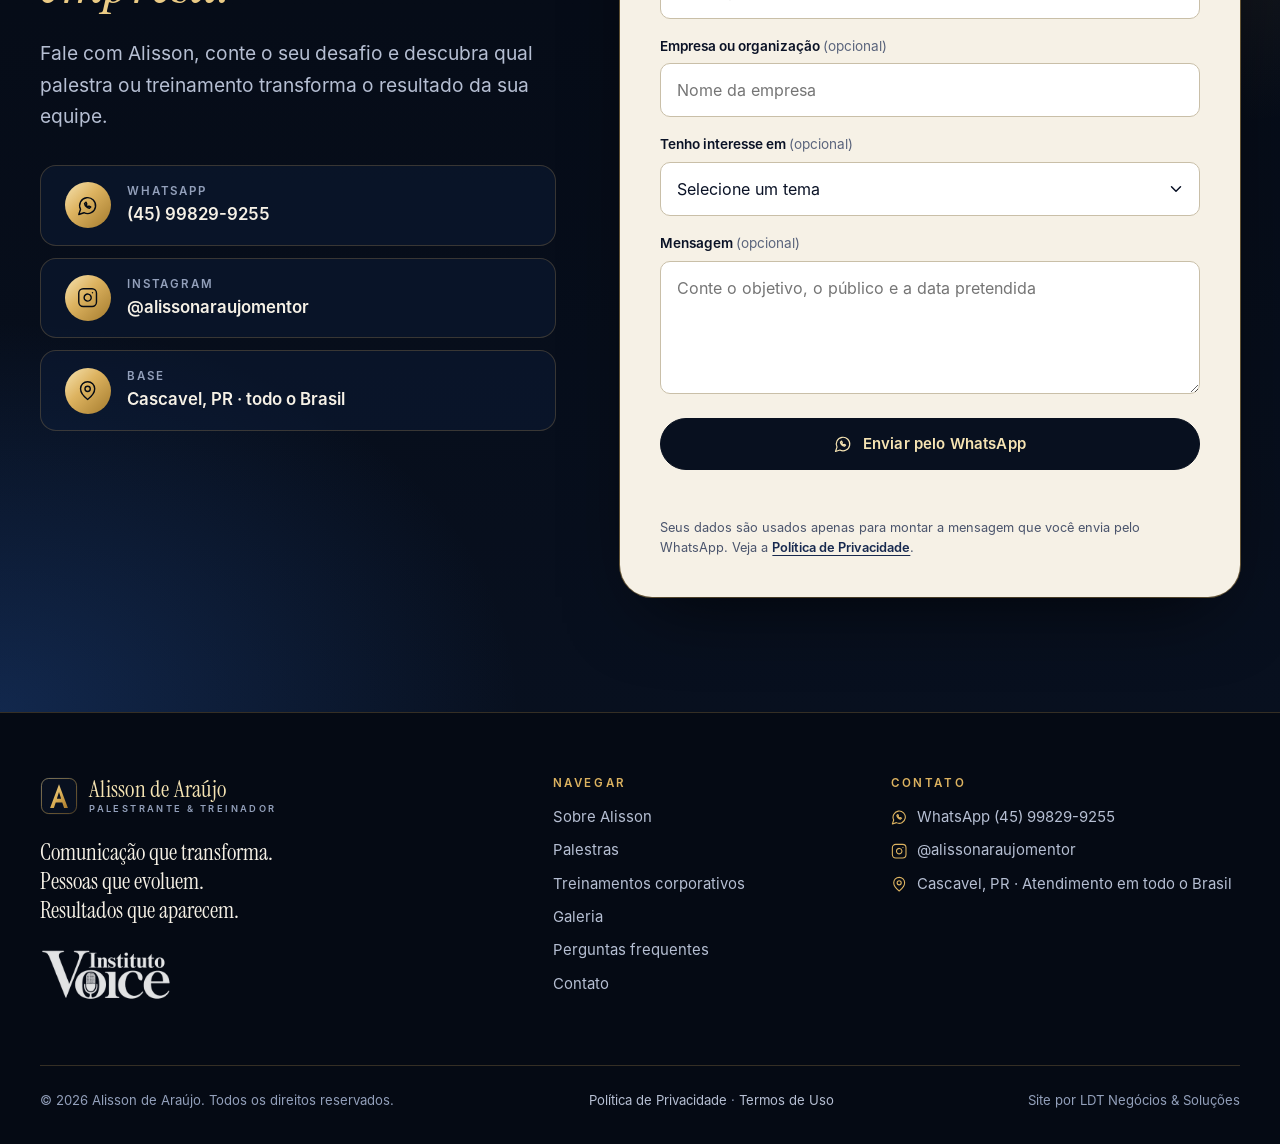
==== commit ce1097ab: "Atualiza site" ====
--- a/index.html
+++ b/index.html
@@ -26,7 +26,7 @@
   <link rel="preload" href="/assets/fonts/instrument-serif-400.woff" as="font" type="font/woff" crossorigin>
   <link rel="preload" href="/assets/fonts/inter-400.woff" as="font" type="font/woff" crossorigin>
   <link rel="preload" as="image" href="/assets/img/hero-1-800.webp" imagesrcset="/assets/img/hero-1-480.webp 480w, /assets/img/hero-1-800.webp 800w, /assets/img/hero-1-1000.webp 1000w" imagesizes="(min-width: 960px) 480px, 100vw" fetchpriority="high">
-  <link rel="stylesheet" href="/assets/css/styles.css?v=10">
+  <link rel="stylesheet" href="/assets/css/styles.css?v=12">
   <script type="application/ld+json">{"@context":"https://schema.org","@graph":[{"@type":"WebSite","@id":"/#website","url":"/","name":"Alisson de Araújo","inLanguage":"pt-BR","publisher":{"@id":"/#person"}},{"@type":"Person","@id":"/#person","name":"Alisson de Araújo","jobTitle":"Palestrante, especialista em Oratória e treinador comportamental","description":"Empresário, palestrante e professor especialista em Comunicação e Oratória, com mais de 20 anos de experiência no desenvolvimento de pessoas e profissionais.","url":"/","image":"/assets/img/og.jpg","telephone":"+5545998299255","sameAs":["https://www.instagram.com/alissonaraujomentor/"],"address":{"@type":"PostalAddress","addressLocality":"Cascavel","addressRegion":"PR","addressCountry":"BR"},"worksFor":{"@type":"EducationalOrganization","name":"Instituto Voice – Escola de Oratória"},"knowsAbout":["Oratória","Comunicação","Liderança","Comunicação assertiva","Inteligência emocional","Alta performance","Persuasão","Atendimento ao cliente"]},{"@type":"ProfessionalService","@id":"/#service","name":"Alisson de Araújo — Palestras e Treinamentos Corporativos","url":"/","image":"/assets/img/og.jpg","telephone":"+5545998299255","address":{"@type":"PostalAddress","addressLocality":"Cascavel","addressRegion":"PR","addressCountry":"BR"},"areaServed":{"@type":"Country","name":"Brasil"},"founder":{"@id":"/#person"},"sameAs":["https://www.instagram.com/alissonaraujomentor/"],"hasOfferCatalog":{"@type":"OfferCatalog","name":"Palestras e treinamentos corporativos","itemListElement":[{"@type":"Offer","itemOffered":{"@type":"Service","name":"O Poder da Comunicação","description":"Como desenvolver uma comunicação que conecta, influencia e transforma."}},{"@type":"Offer","itemOffered":{"@type":"Service","name":"Comunicação que Vende","description":"O poder da comunicação persuasiva para potencializar resultados comerciais."}},{"@type":"Offer","itemOffered":{"@type":"Service","name":"Comunicação que Lidera","description":"A comunicação como ferramenta de influência, engajamento e resultados."}},{"@type":"Offer","itemOffered":{"@type":"Service","name":"Comunicação Assertiva e Não Violenta","description":"Como se posicionar com firmeza, respeito e inteligência emocional."}},{"@type":"Offer","itemOffered":{"@type":"Service","name":"O Poder da Persuasão","description":"Como influenciar pessoas, conquistar confiança e gerar conexões."}},{"@type":"Offer","itemOffered":{"@type":"Service","name":"Excelência na Comunicação e no Atendimento","description":"Como transformar atendimento em experiência e clientes em fãs."}},{"@type":"Offer","itemOffered":{"@type":"Service","name":"O Poder da Oratória e da Comunicação de Alto Impacto","description":"Como falar com segurança, conquistar plateias e transmitir autoridade."}},{"@type":"Offer","itemOffered":{"@type":"Service","name":"O Poder da Atitude","description":"Protagonismo, comprometimento e excelência na construção de resultados."}},{"@type":"Offer","itemOffered":{"@type":"Service","name":"Treinamento corporativo: Liderança e Gestão","description":"Desenvolvimento de competências para gestores e líderes que precisam orientar pessoas, organizar rotinas e conduzir equipes com clareza e eficiência."}},{"@type":"Offer","itemOffered":{"@type":"Service","name":"Treinamento corporativo: Desenvolvimento Humano","description":"Fortalecimento de competências emocionais e relacionais para melhorar a convivência, a comunicação e o desenvolvimento dos colaboradores."}},{"@type":"Offer","itemOffered":{"@type":"Service","name":"Treinamento corporativo: Performance","description":"Desenvolvimento de práticas e atitudes voltadas à produtividade e à melhoria do desempenho individual e coletivo."}}]}},{"@type":"FAQPage","@id":"/#faq","mainEntity":[{"@type":"Question","name":"Para quem são as palestras e os treinamentos?","acceptedAnswer":{"@type":"Answer","text":"Para empresas, equipes, gestores, coordenadores, empresários, profissionais e empreendedores que querem desenvolver comunicação, liderança e performance. Os temas vão de atendimento e vendas a liderança, oratória e inteligência emocional."}},{"@type":"Question","name":"Quais temas posso contratar?","acceptedAnswer":{"@type":"Answer","text":"São oito palestras (comunicação, vendas, liderança, comunicação assertiva e não violenta, persuasão, atendimento, oratória e atitude) e três pilares de treinamentos corporativos: Liderança e Gestão, Desenvolvimento Humano e Performance. Os detalhes estão nas seções acima."}},{"@type":"Question","name":"Como são as palestras?","acceptedAnswer":{"@type":"Answer","text":"São experiências dinâmicas, inspiradoras e práticas, com linguagem acessível, exemplos, histórias e interação com os participantes, para facilitar a aplicação dos conceitos na realidade profissional e pessoal do público."}},{"@type":"Question","name":"Como solicito uma proposta?","acceptedAnswer":{"@type":"Answer","text":"Pelo WhatsApp (45) 99829-9255 ou pelo formulário desta página. Conte o tema de interesse, o perfil do público e o objetivo, e Alisson continua a conversa por lá."}},{"@type":"Question","name":"Quais são o valor, a duração e o formato?","acceptedAnswer":{"@type":"Answer","text":"Esses detalhes são tratados diretamente com Alisson, no atendimento. Chame no WhatsApp e informe o tema, o público e a data pretendida."}},{"@type":"Question","name":"Alisson atende empresas de outras cidades e estados?","acceptedAnswer":{"@type":"Answer","text":"Alisson é de Cascavel (PR) e já realizou eventos em 23 estados brasileiros e em 3 países. Para saber sobre agenda e disponibilidade na sua região, fale pelo WhatsApp."}}]}]}</script>
   <noscript><link rel="stylesheet" href="/assets/css/noscript.css"></noscript>
 </head>
@@ -137,7 +137,7 @@
           <p><strong>Sócio-proprietário do Instituto Voice – Escola de Oratória</strong>, instituição especializada na formação de comunicadores e palestrantes, onde atua diretamente na formação e no desenvolvimento de novos profissionais.</p>
         </div>
         <div class="autor">
-          <h3><svg class="i" aria-hidden="true" focusable="false"><use href="#i-pencil"/></svg> Coautor das obras</h3>
+          <h3><svg class="i" aria-hidden="true" focusable="false"><use href="#i-pencil"/></svg> Autor das obras</h3>
           <ul><li>Eles Têm Muito a Nos Ensinar</li><li>Gigantes em Evolução</li><li>O Mundo Precisa Ouvir a Sua Voz</li></ul>
         </div>
       </div>
@@ -430,7 +430,7 @@
   </div>
 </footer>
 <a class="fab" href="https://wa.me/5545998299255?text=Ol%C3%A1%2C%20Alisson%21%20Vim%20pelo%20seu%20site%20e%20gostaria%20de%20falar%20sobre%20palestras%20e%20treinamentos%20para%20minha%20empresa." target="_blank" rel="noopener" aria-label="Falar com Alisson no WhatsApp"><svg class="i" aria-hidden="true" focusable="false"><use href="#i-msg"/></svg><span>WhatsApp</span></a>
-<script src="/assets/js/config.js?v=10"></script>
-<script src="/assets/js/main.js?v=10" defer></script>
+<script src="/assets/js/config.js?v=12"></script>
+<script src="/assets/js/main.js?v=12" defer></script>
 </body>
 </html>
--- a/assets/css/styles.css
+++ b/assets/css/styles.css
@@ -590,3 +590,8 @@
   .vid.slider { aspect-ratio: 16 / 9; height: auto; }
   .hero__copy { margin-top: var(--s-6); }
 }
+
+/* Sobre: impede que a grade ultrapasse a largura da tela no celular */
+.sobre__grid { grid-template-columns: minmax(0, 1fr); }
+.sobre__photo, .sobre__text { min-width: 0; }
+@media (min-width: 960px) { .sobre__grid { grid-template-columns: minmax(0, 5fr) minmax(0, 7fr); } }
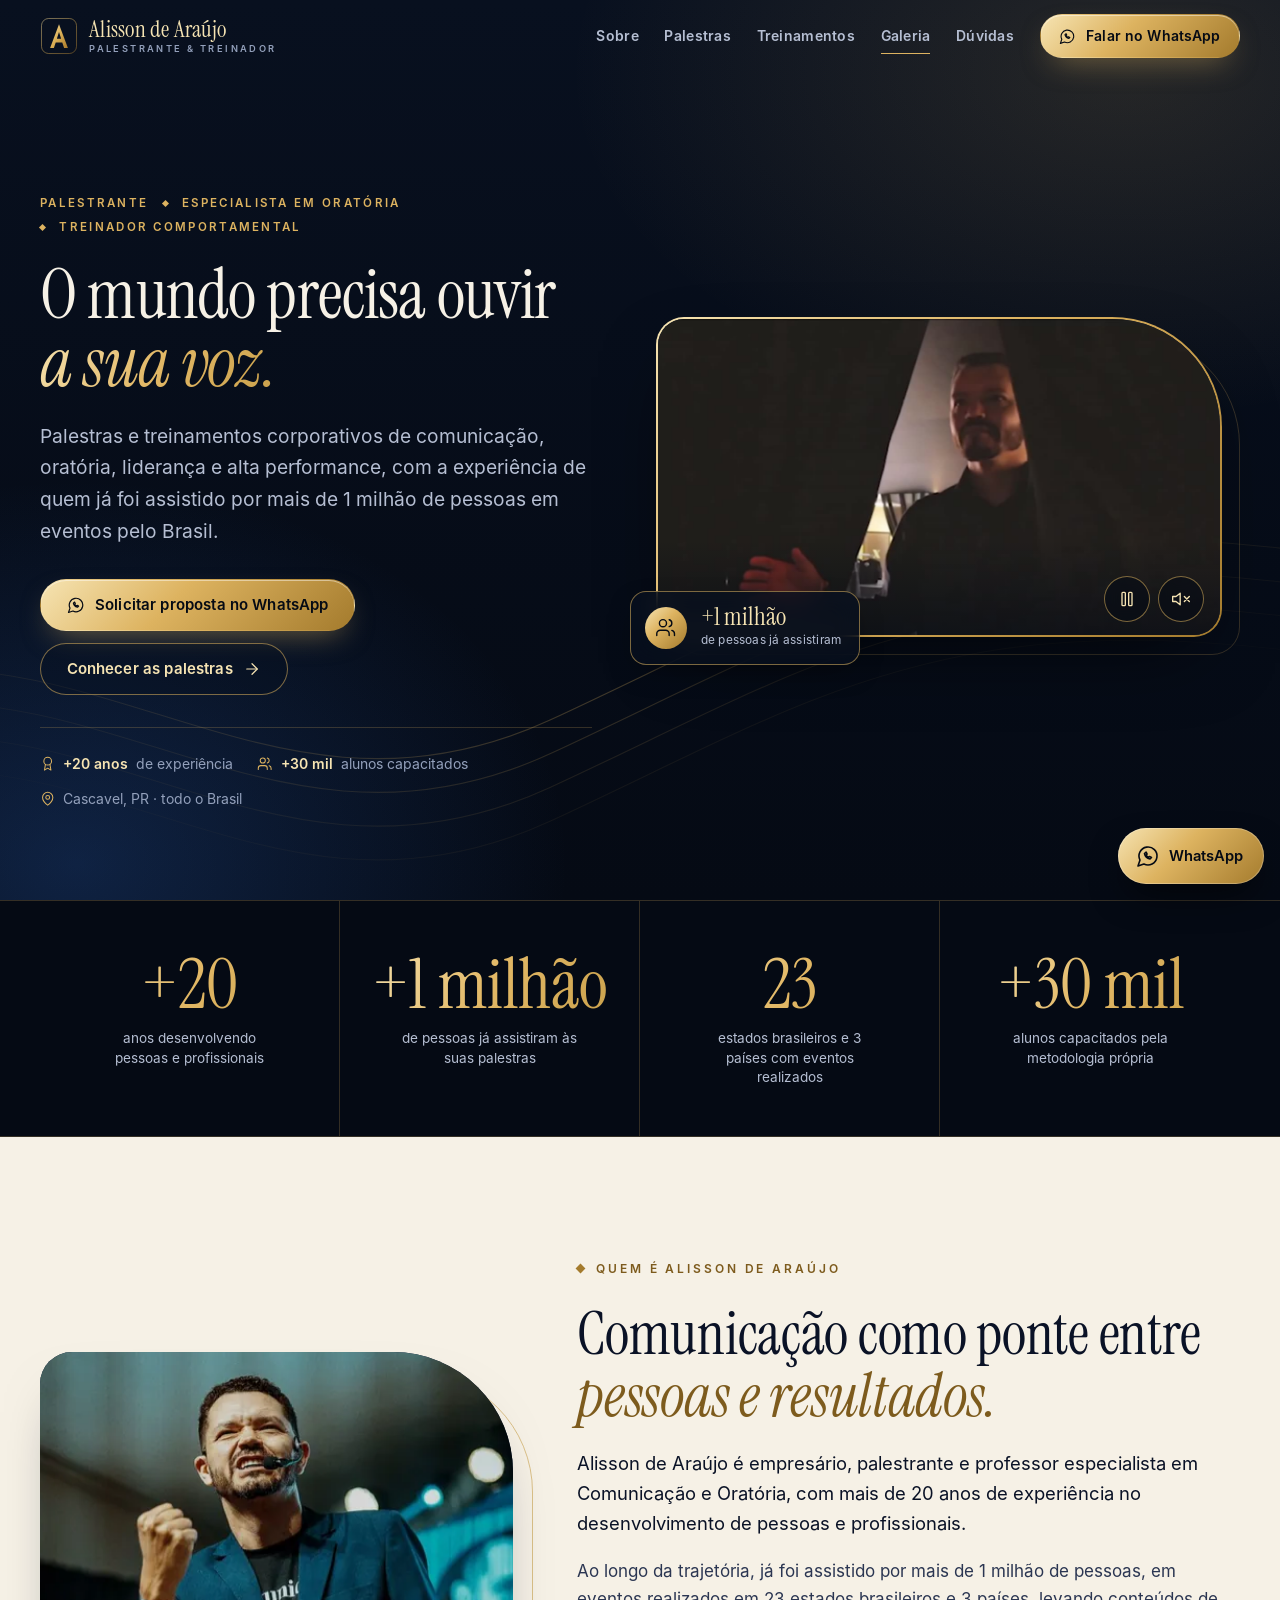
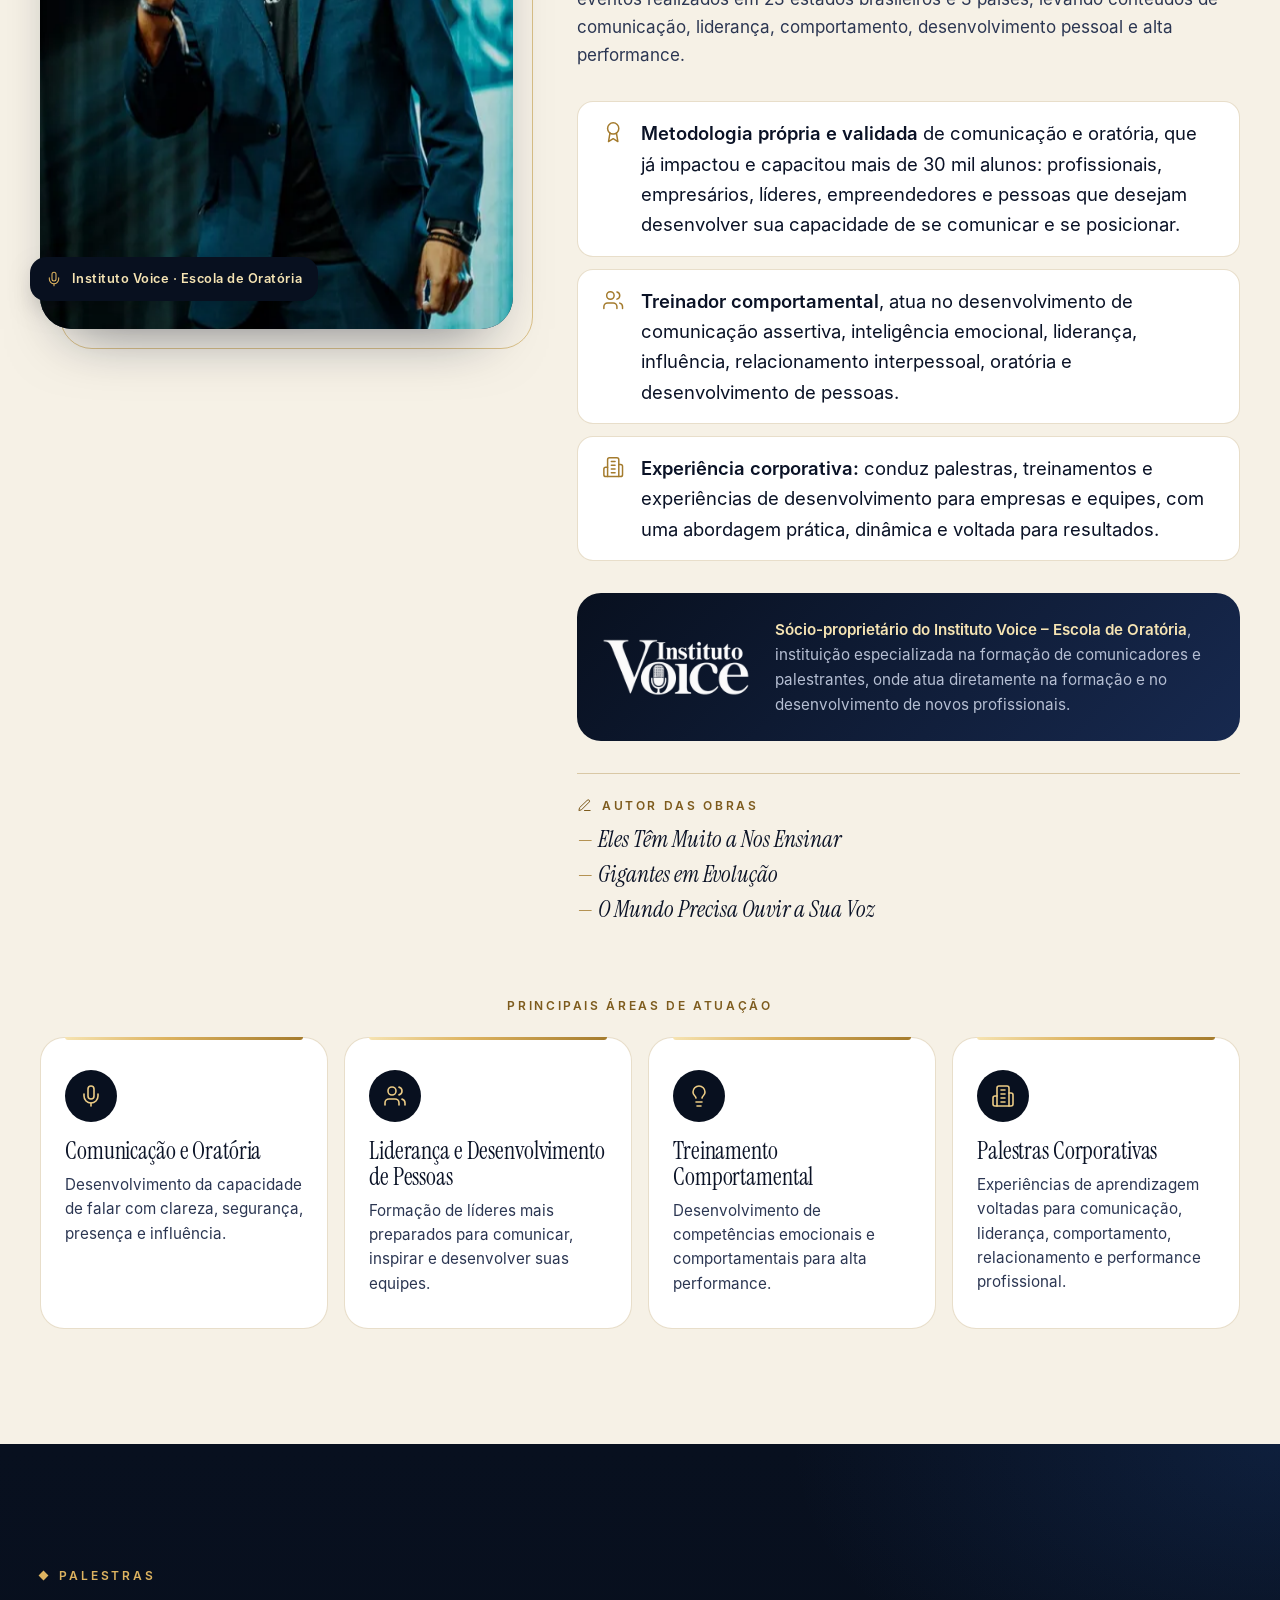
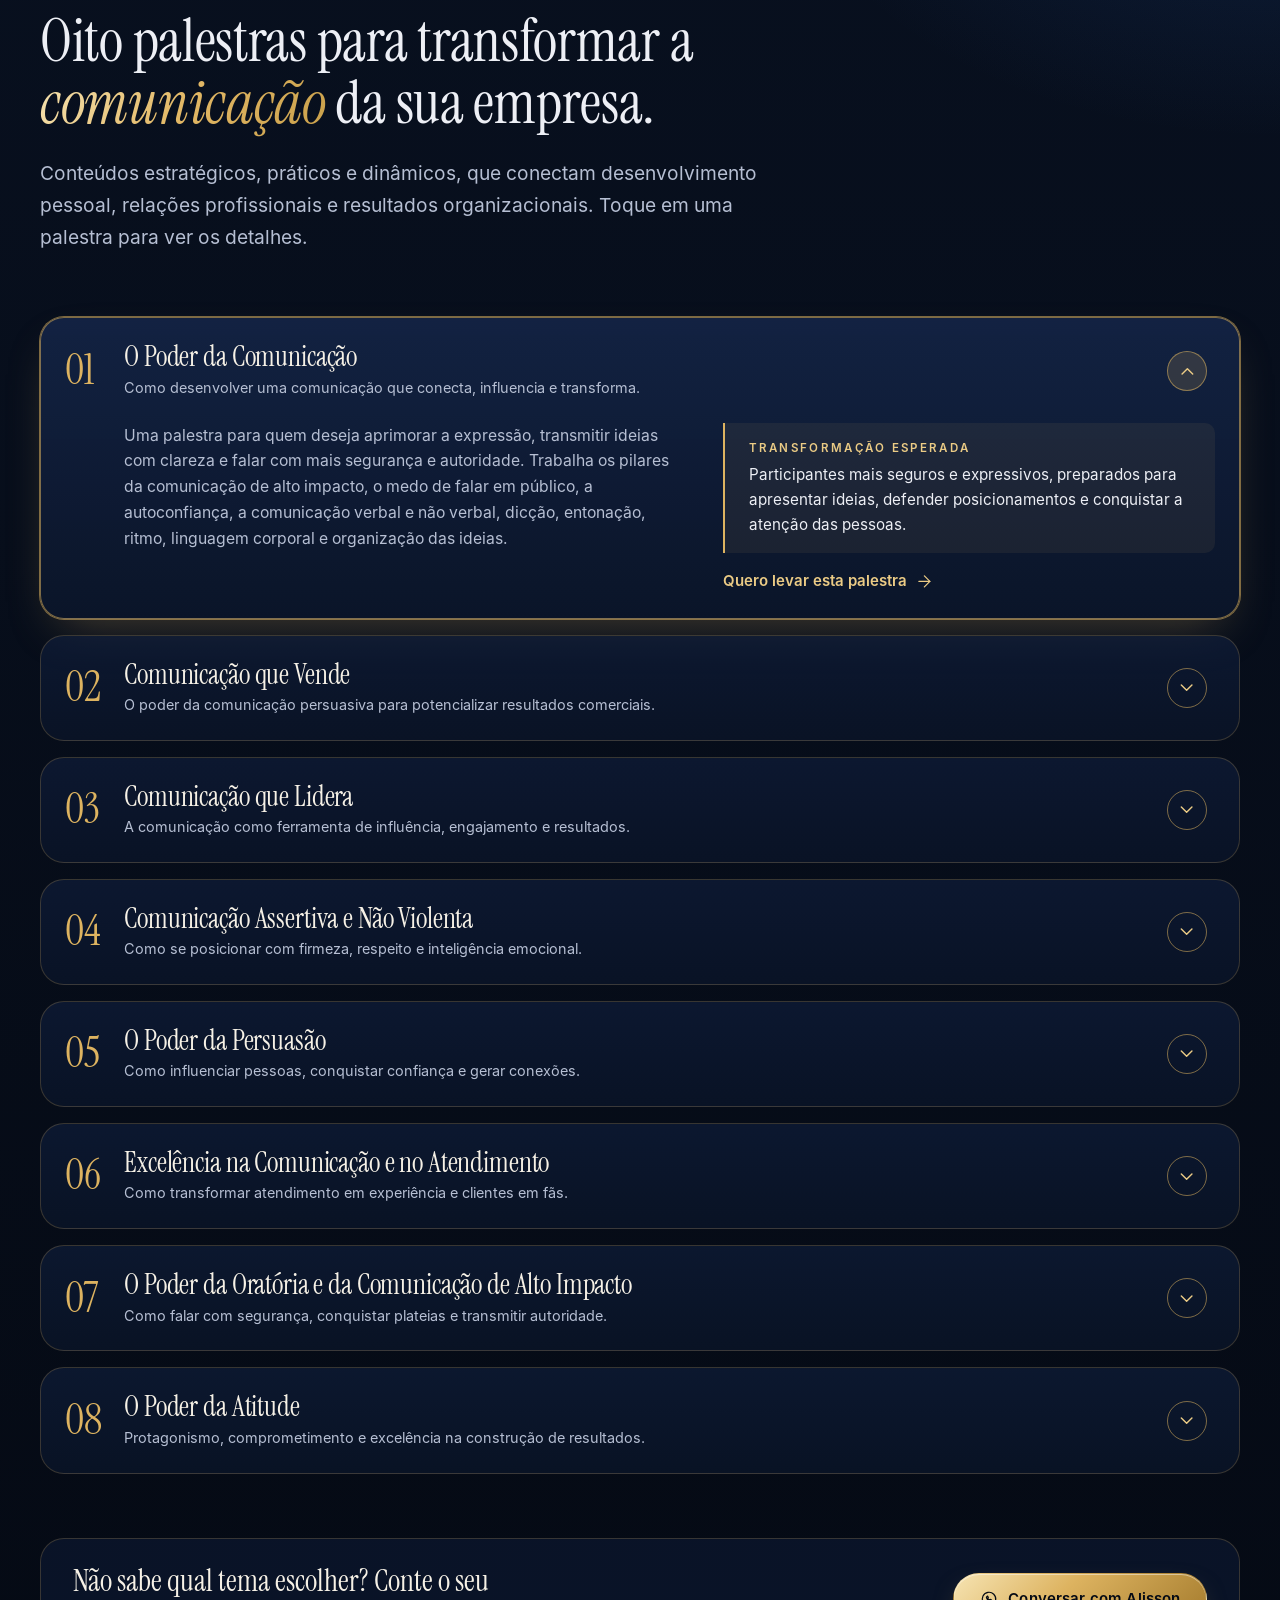
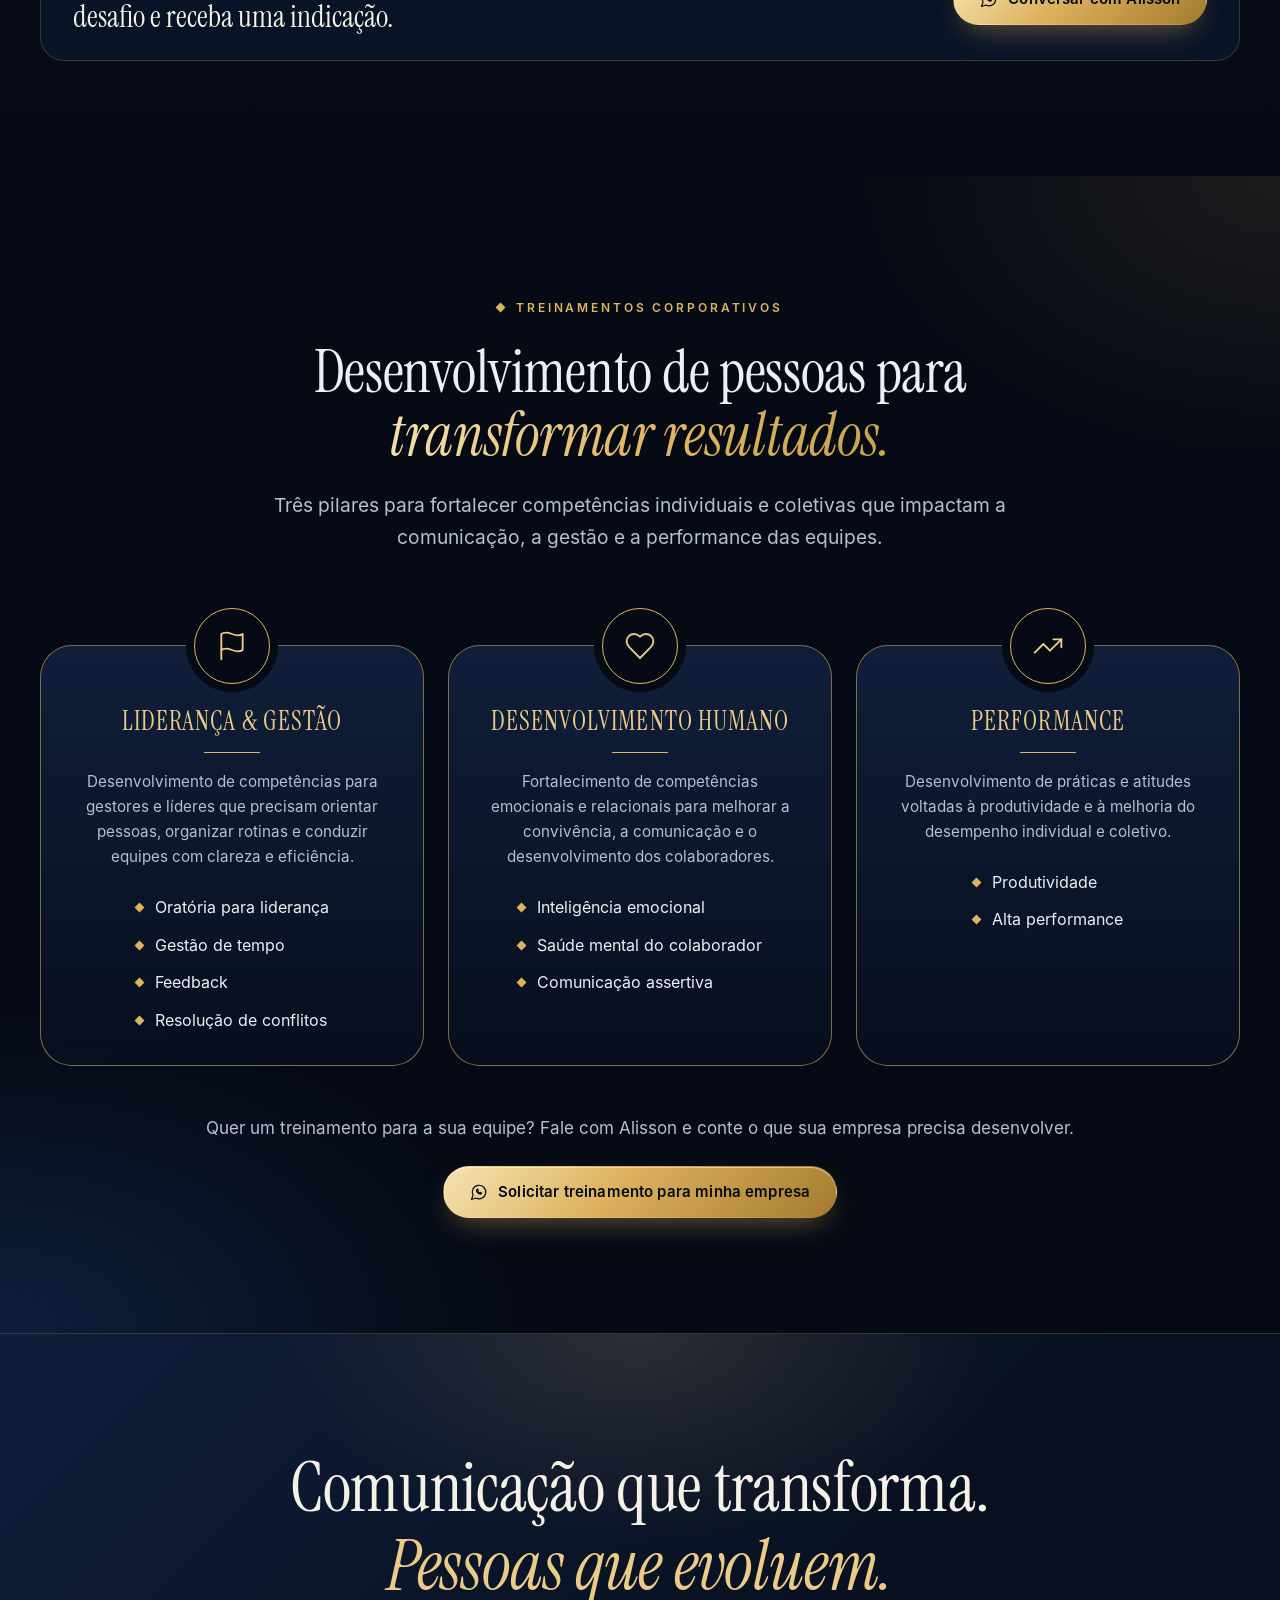
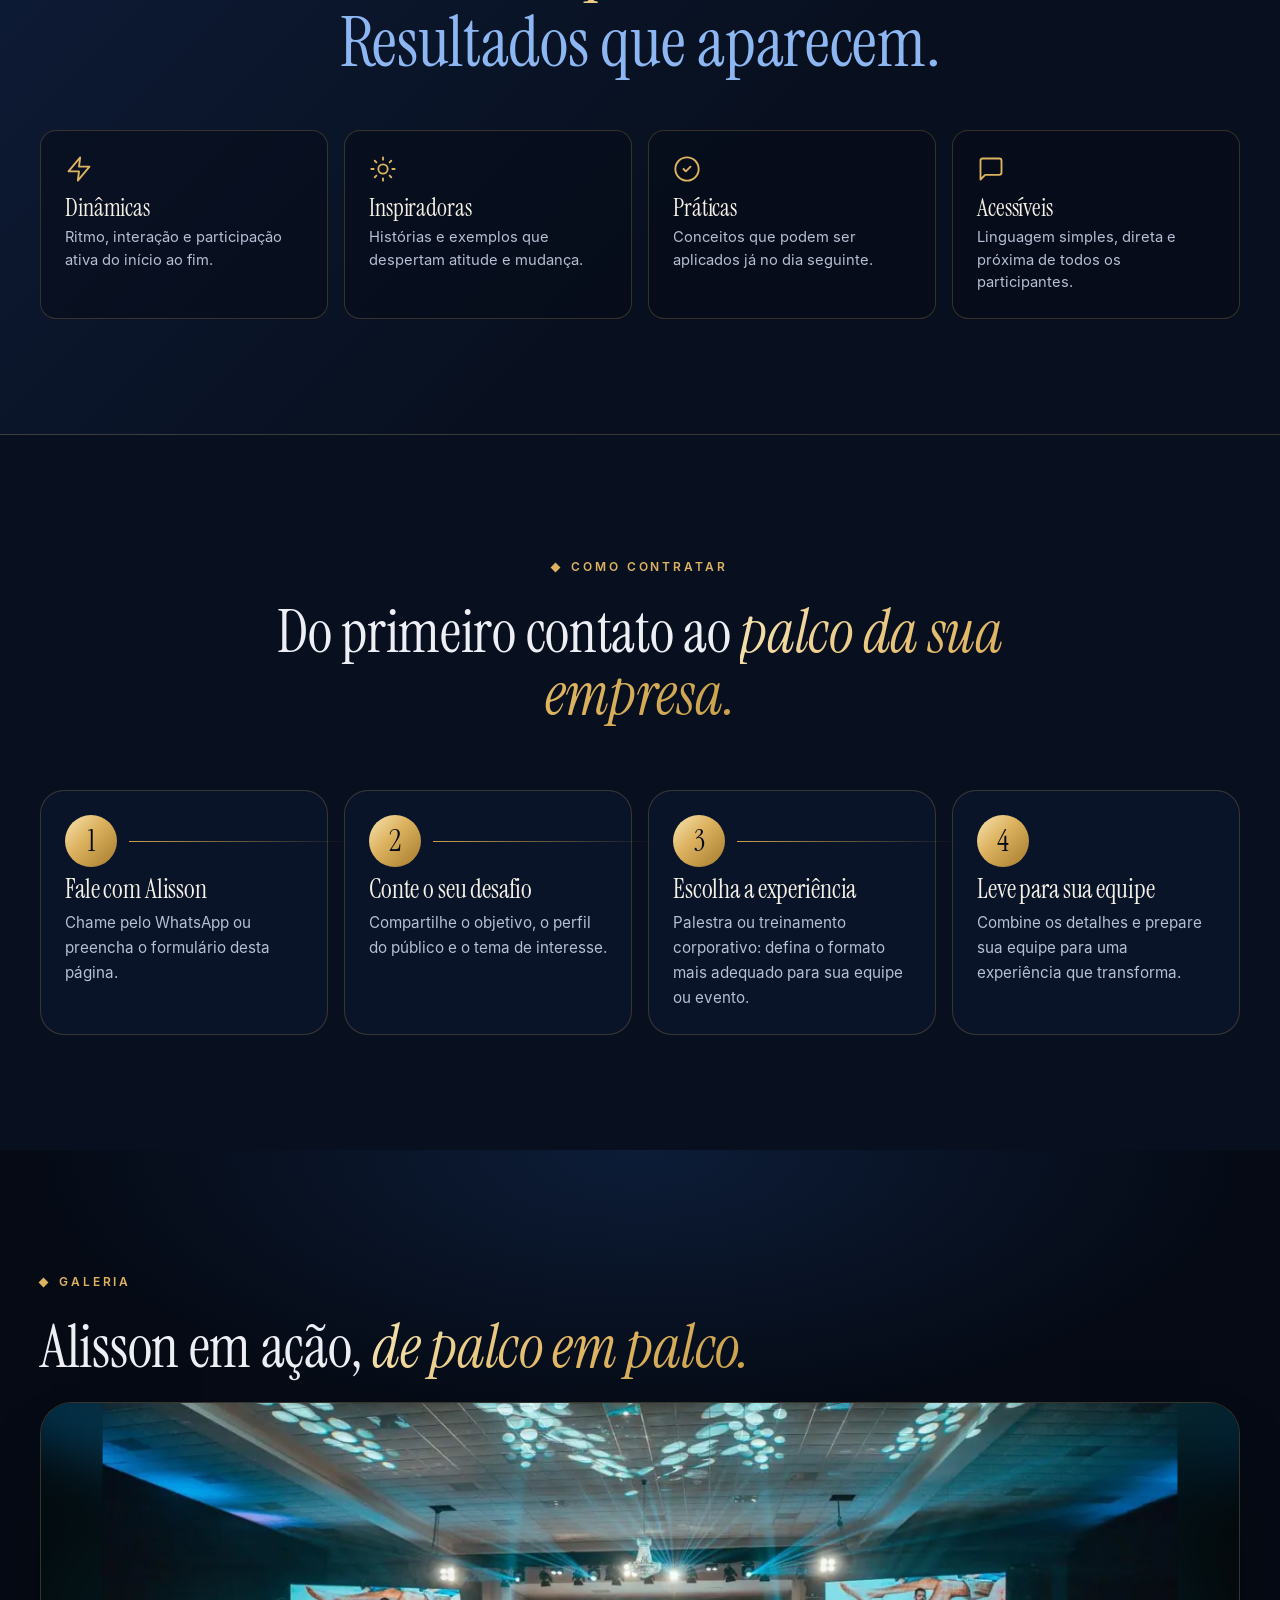
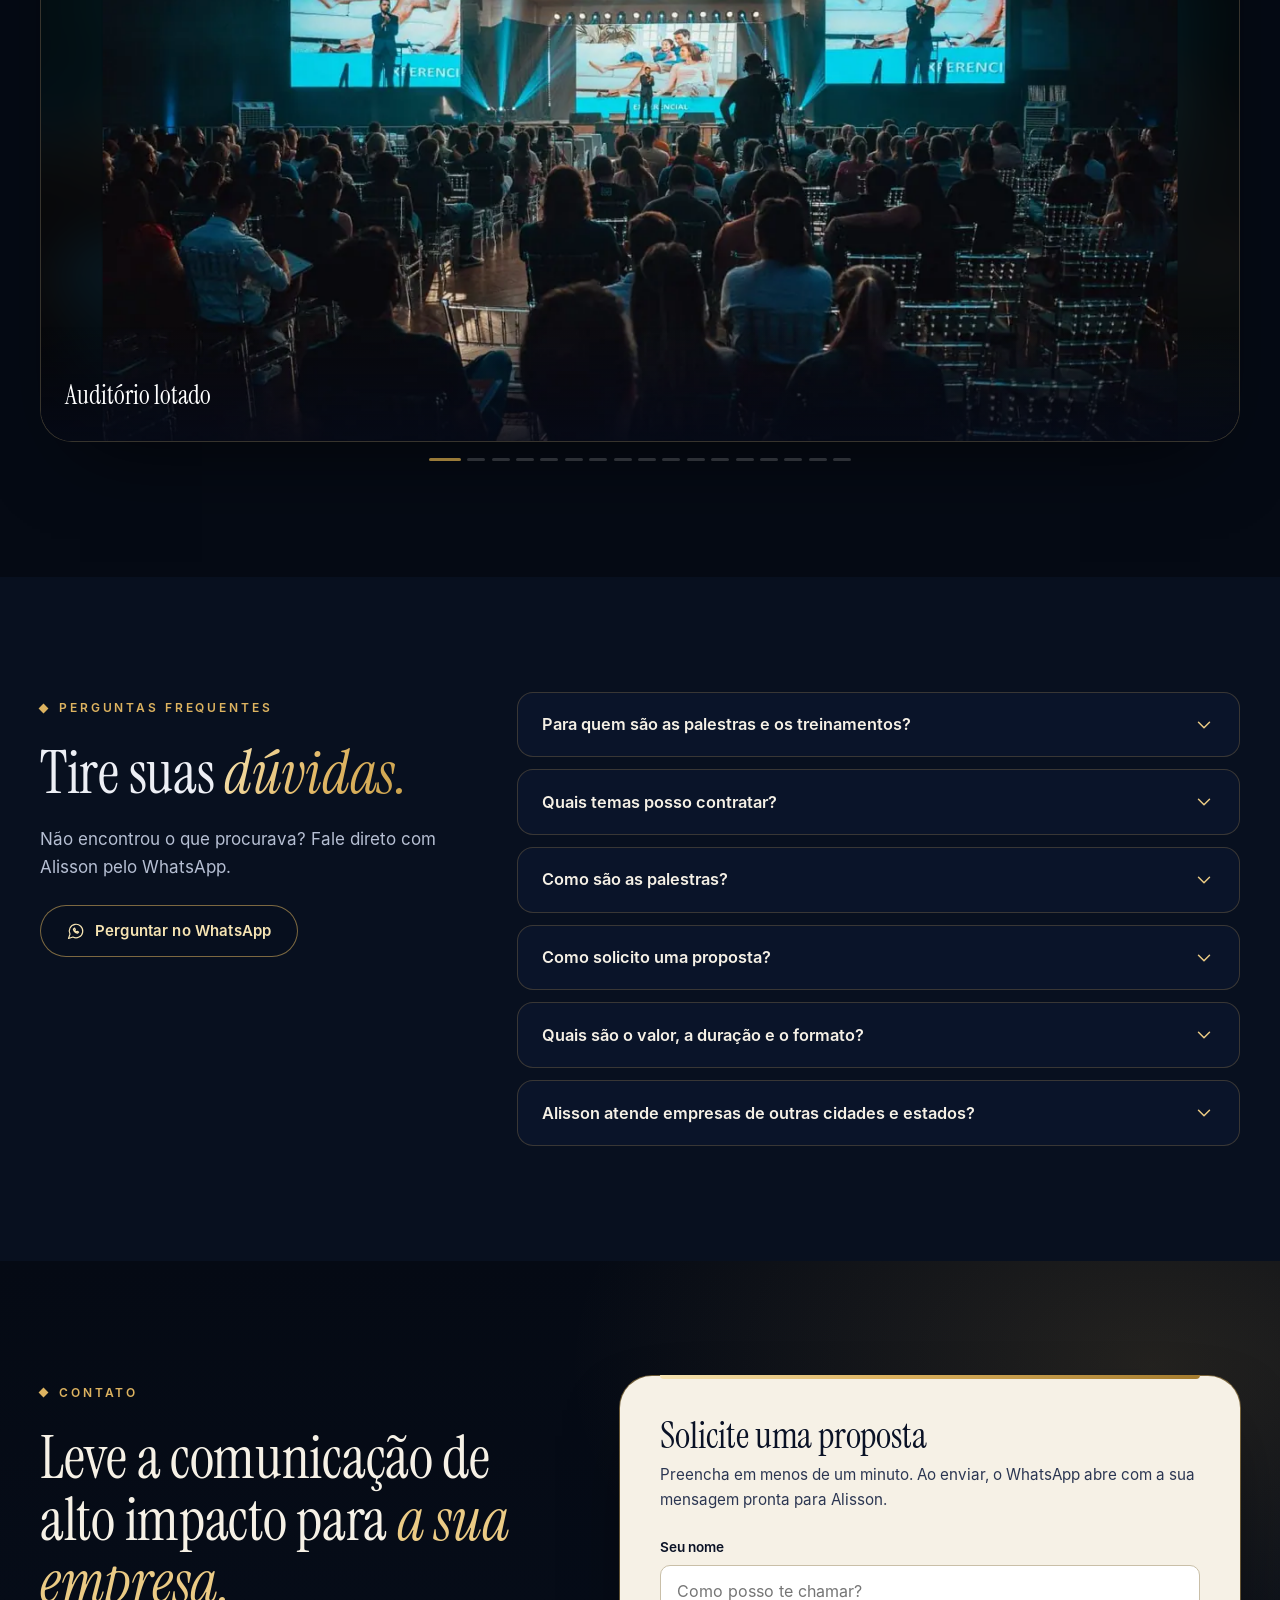
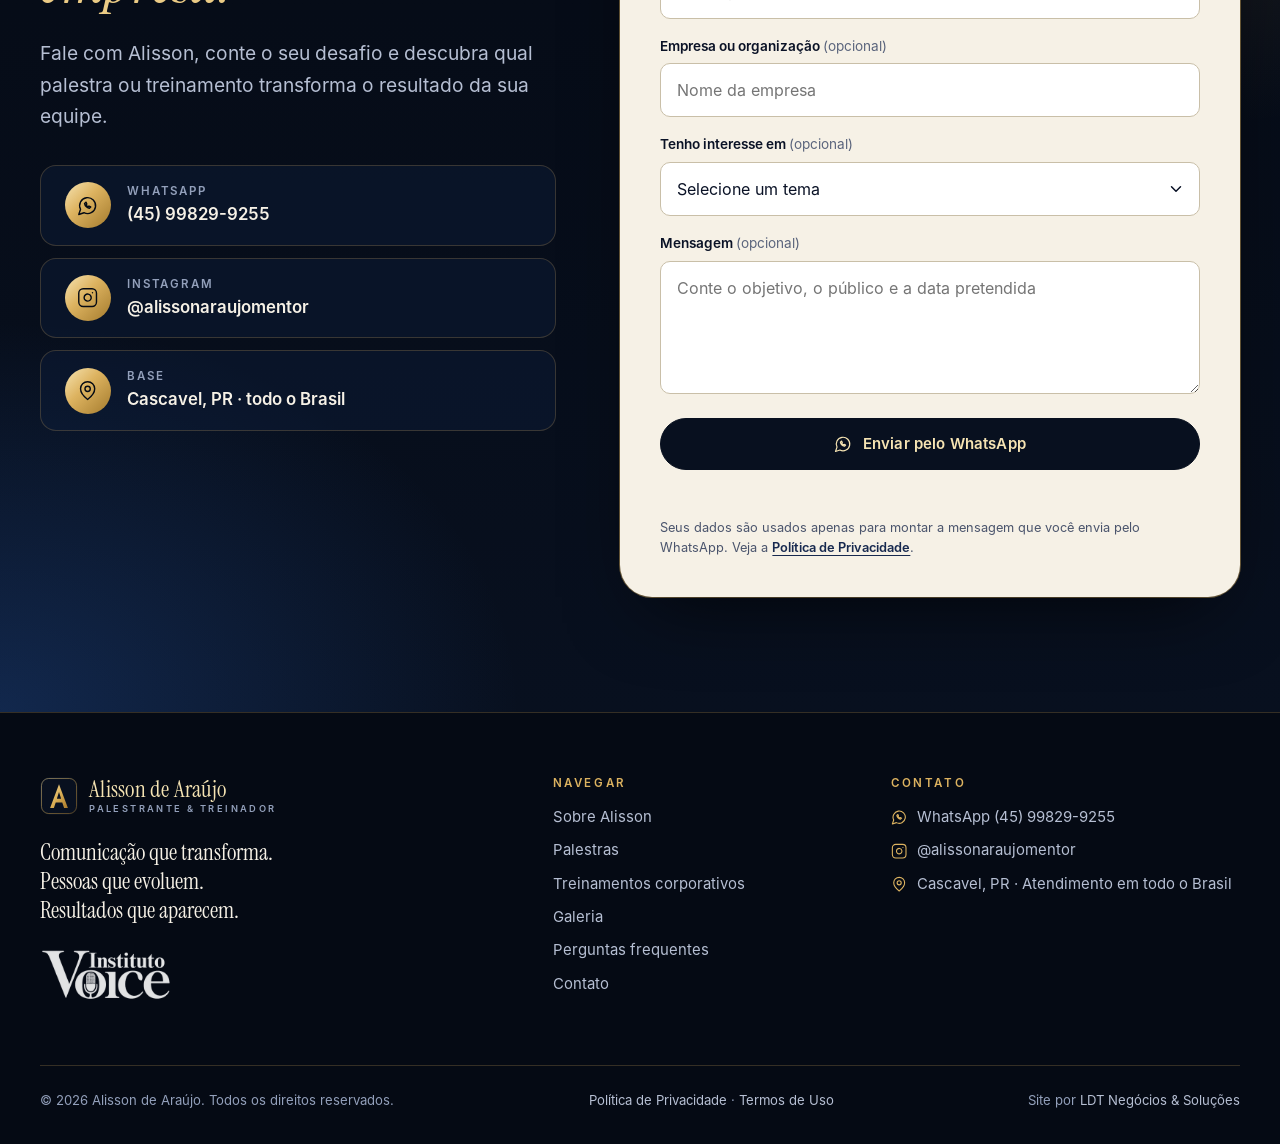
==== commit ee2f293d: "Atualiza site" ====
--- a/index.html
+++ b/index.html
@@ -26,7 +26,7 @@
   <link rel="preload" href="/assets/fonts/instrument-serif-400.woff" as="font" type="font/woff" crossorigin>
   <link rel="preload" href="/assets/fonts/inter-400.woff" as="font" type="font/woff" crossorigin>
   <link rel="preload" as="image" href="/assets/img/hero-1-800.webp" imagesrcset="/assets/img/hero-1-480.webp 480w, /assets/img/hero-1-800.webp 800w, /assets/img/hero-1-1000.webp 1000w" imagesizes="(min-width: 960px) 480px, 100vw" fetchpriority="high">
-  <link rel="stylesheet" href="/assets/css/styles.css?v=12">
+  <link rel="stylesheet" href="/assets/css/styles.css?v=13">
   <script type="application/ld+json">{"@context":"https://schema.org","@graph":[{"@type":"WebSite","@id":"/#website","url":"/","name":"Alisson de Araújo","inLanguage":"pt-BR","publisher":{"@id":"/#person"}},{"@type":"Person","@id":"/#person","name":"Alisson de Araújo","jobTitle":"Palestrante, especialista em Oratória e treinador comportamental","description":"Empresário, palestrante e professor especialista em Comunicação e Oratória, com mais de 20 anos de experiência no desenvolvimento de pessoas e profissionais.","url":"/","image":"/assets/img/og.jpg","telephone":"+5545998299255","sameAs":["https://www.instagram.com/alissonaraujomentor/"],"address":{"@type":"PostalAddress","addressLocality":"Cascavel","addressRegion":"PR","addressCountry":"BR"},"worksFor":{"@type":"EducationalOrganization","name":"Instituto Voice – Escola de Oratória"},"knowsAbout":["Oratória","Comunicação","Liderança","Comunicação assertiva","Inteligência emocional","Alta performance","Persuasão","Atendimento ao cliente"]},{"@type":"ProfessionalService","@id":"/#service","name":"Alisson de Araújo — Palestras e Treinamentos Corporativos","url":"/","image":"/assets/img/og.jpg","telephone":"+5545998299255","address":{"@type":"PostalAddress","addressLocality":"Cascavel","addressRegion":"PR","addressCountry":"BR"},"areaServed":{"@type":"Country","name":"Brasil"},"founder":{"@id":"/#person"},"sameAs":["https://www.instagram.com/alissonaraujomentor/"],"hasOfferCatalog":{"@type":"OfferCatalog","name":"Palestras e treinamentos corporativos","itemListElement":[{"@type":"Offer","itemOffered":{"@type":"Service","name":"O Poder da Comunicação","description":"Como desenvolver uma comunicação que conecta, influencia e transforma."}},{"@type":"Offer","itemOffered":{"@type":"Service","name":"Comunicação que Vende","description":"O poder da comunicação persuasiva para potencializar resultados comerciais."}},{"@type":"Offer","itemOffered":{"@type":"Service","name":"Comunicação que Lidera","description":"A comunicação como ferramenta de influência, engajamento e resultados."}},{"@type":"Offer","itemOffered":{"@type":"Service","name":"Comunicação Assertiva e Não Violenta","description":"Como se posicionar com firmeza, respeito e inteligência emocional."}},{"@type":"Offer","itemOffered":{"@type":"Service","name":"O Poder da Persuasão","description":"Como influenciar pessoas, conquistar confiança e gerar conexões."}},{"@type":"Offer","itemOffered":{"@type":"Service","name":"Excelência na Comunicação e no Atendimento","description":"Como transformar atendimento em experiência e clientes em fãs."}},{"@type":"Offer","itemOffered":{"@type":"Service","name":"O Poder da Oratória e da Comunicação de Alto Impacto","description":"Como falar com segurança, conquistar plateias e transmitir autoridade."}},{"@type":"Offer","itemOffered":{"@type":"Service","name":"O Poder da Atitude","description":"Protagonismo, comprometimento e excelência na construção de resultados."}},{"@type":"Offer","itemOffered":{"@type":"Service","name":"Treinamento corporativo: Liderança e Gestão","description":"Desenvolvimento de competências para gestores e líderes que precisam orientar pessoas, organizar rotinas e conduzir equipes com clareza e eficiência."}},{"@type":"Offer","itemOffered":{"@type":"Service","name":"Treinamento corporativo: Desenvolvimento Humano","description":"Fortalecimento de competências emocionais e relacionais para melhorar a convivência, a comunicação e o desenvolvimento dos colaboradores."}},{"@type":"Offer","itemOffered":{"@type":"Service","name":"Treinamento corporativo: Performance","description":"Desenvolvimento de práticas e atitudes voltadas à produtividade e à melhoria do desempenho individual e coletivo."}}]}},{"@type":"FAQPage","@id":"/#faq","mainEntity":[{"@type":"Question","name":"Para quem são as palestras e os treinamentos?","acceptedAnswer":{"@type":"Answer","text":"Para empresas, equipes, gestores, coordenadores, empresários, profissionais e empreendedores que querem desenvolver comunicação, liderança e performance. Os temas vão de atendimento e vendas a liderança, oratória e inteligência emocional."}},{"@type":"Question","name":"Quais temas posso contratar?","acceptedAnswer":{"@type":"Answer","text":"São oito palestras (comunicação, vendas, liderança, comunicação assertiva e não violenta, persuasão, atendimento, oratória e atitude) e três pilares de treinamentos corporativos: Liderança e Gestão, Desenvolvimento Humano e Performance. Os detalhes estão nas seções acima."}},{"@type":"Question","name":"Como são as palestras?","acceptedAnswer":{"@type":"Answer","text":"São experiências dinâmicas, inspiradoras e práticas, com linguagem acessível, exemplos, histórias e interação com os participantes, para facilitar a aplicação dos conceitos na realidade profissional e pessoal do público."}},{"@type":"Question","name":"Como solicito uma proposta?","acceptedAnswer":{"@type":"Answer","text":"Pelo WhatsApp (45) 99829-9255 ou pelo formulário desta página. Conte o tema de interesse, o perfil do público e o objetivo, e Alisson continua a conversa por lá."}},{"@type":"Question","name":"Quais são o valor, a duração e o formato?","acceptedAnswer":{"@type":"Answer","text":"Esses detalhes são tratados diretamente com Alisson, no atendimento. Chame no WhatsApp e informe o tema, o público e a data pretendida."}},{"@type":"Question","name":"Alisson atende empresas de outras cidades e estados?","acceptedAnswer":{"@type":"Answer","text":"Alisson é de Cascavel (PR) e já realizou eventos em 23 estados brasileiros e em 3 países. Para saber sobre agenda e disponibilidade na sua região, fale pelo WhatsApp."}}]}]}</script>
   <noscript><link rel="stylesheet" href="/assets/css/noscript.css"></noscript>
 </head>
@@ -425,12 +425,12 @@
     <div class="footer__bottom">
       <span>© 2026 Alisson de Araújo. Todos os direitos reservados.</span>
       <span><a href="/politica-de-privacidade/">Política de Privacidade</a> · <a href="/termos-de-uso/">Termos de Uso</a></span>
-      <span>Site por LDT Negócios &amp; Soluções</span>
+      <span>Site por <a href="https://ldtnegociosesolucoes.com/" target="_blank" rel="noopener">LDT Negócios &amp; Soluções</a></span>
     </div>
   </div>
 </footer>
 <a class="fab" href="https://wa.me/5545998299255?text=Ol%C3%A1%2C%20Alisson%21%20Vim%20pelo%20seu%20site%20e%20gostaria%20de%20falar%20sobre%20palestras%20e%20treinamentos%20para%20minha%20empresa." target="_blank" rel="noopener" aria-label="Falar com Alisson no WhatsApp"><svg class="i" aria-hidden="true" focusable="false"><use href="#i-msg"/></svg><span>WhatsApp</span></a>
-<script src="/assets/js/config.js?v=12"></script>
-<script src="/assets/js/main.js?v=12" defer></script>
+<script src="/assets/js/config.js?v=13"></script>
+<script src="/assets/js/main.js?v=13" defer></script>
 </body>
 </html>
